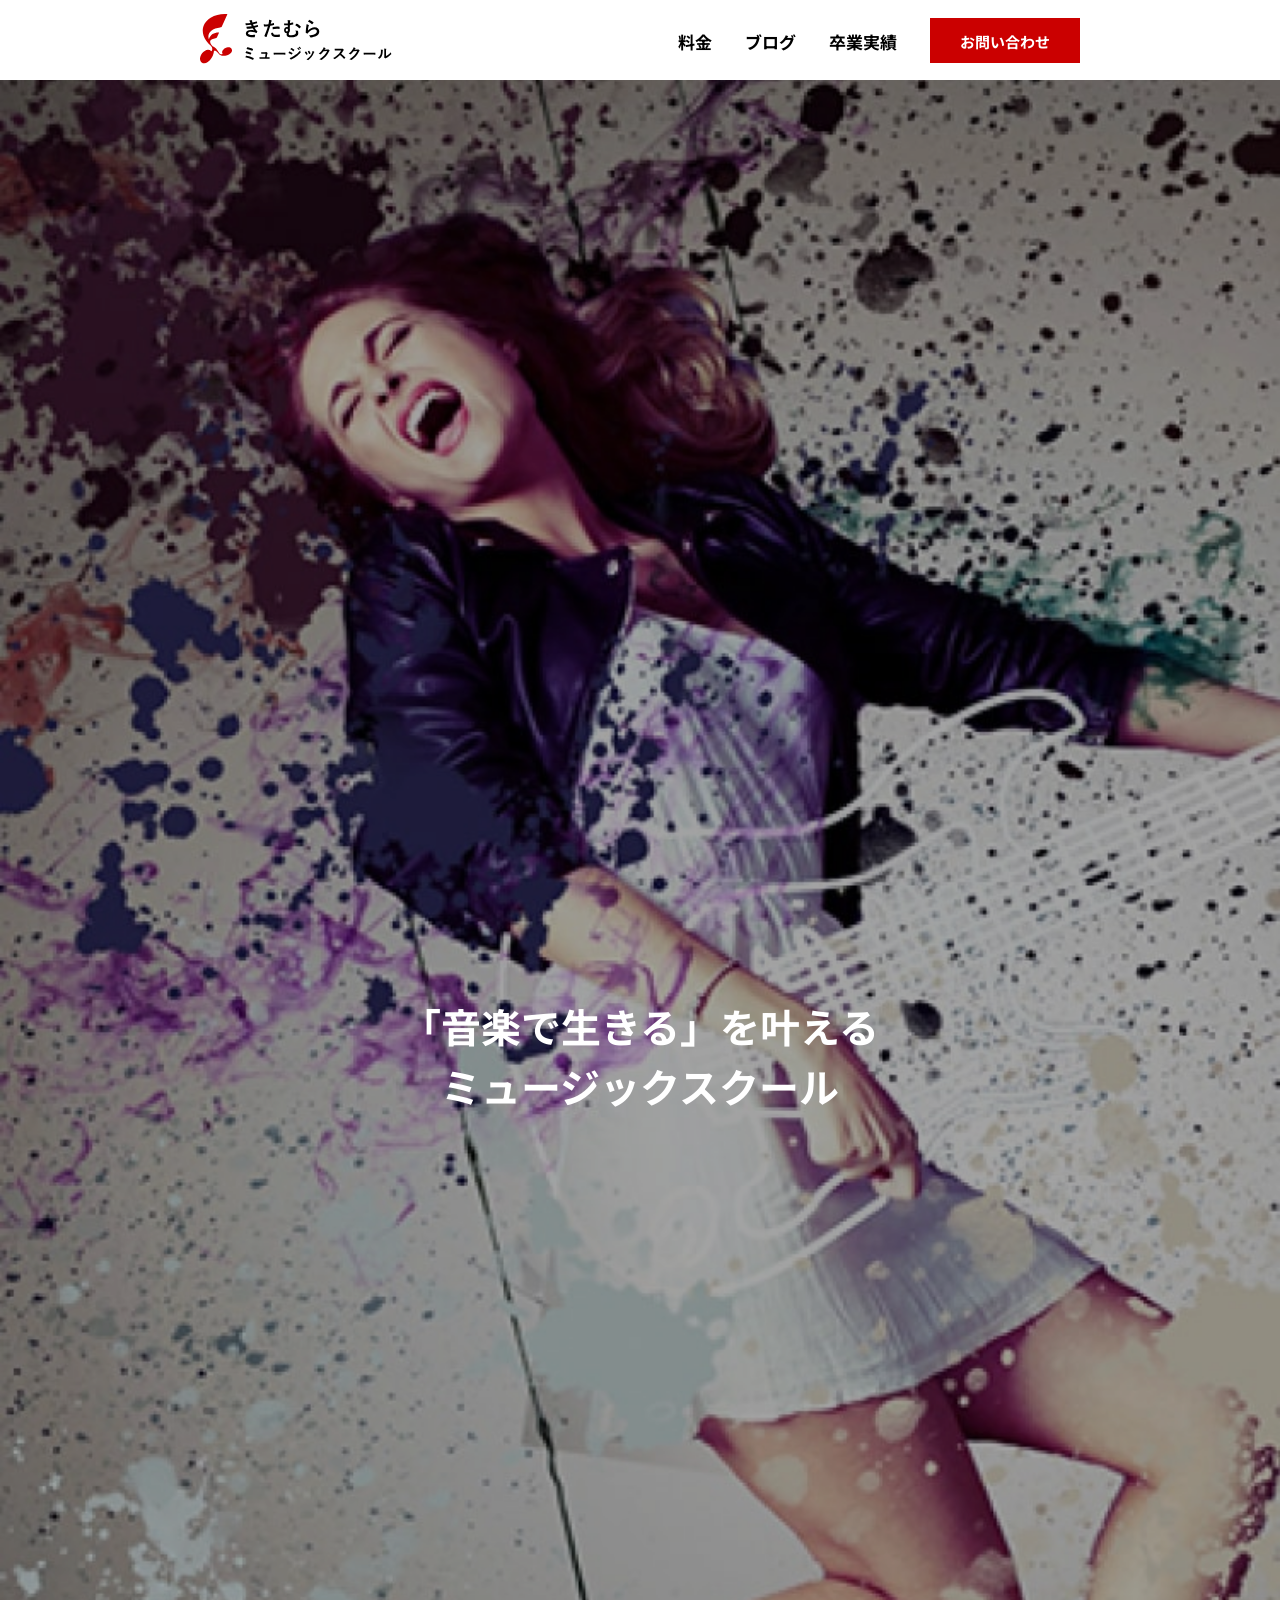
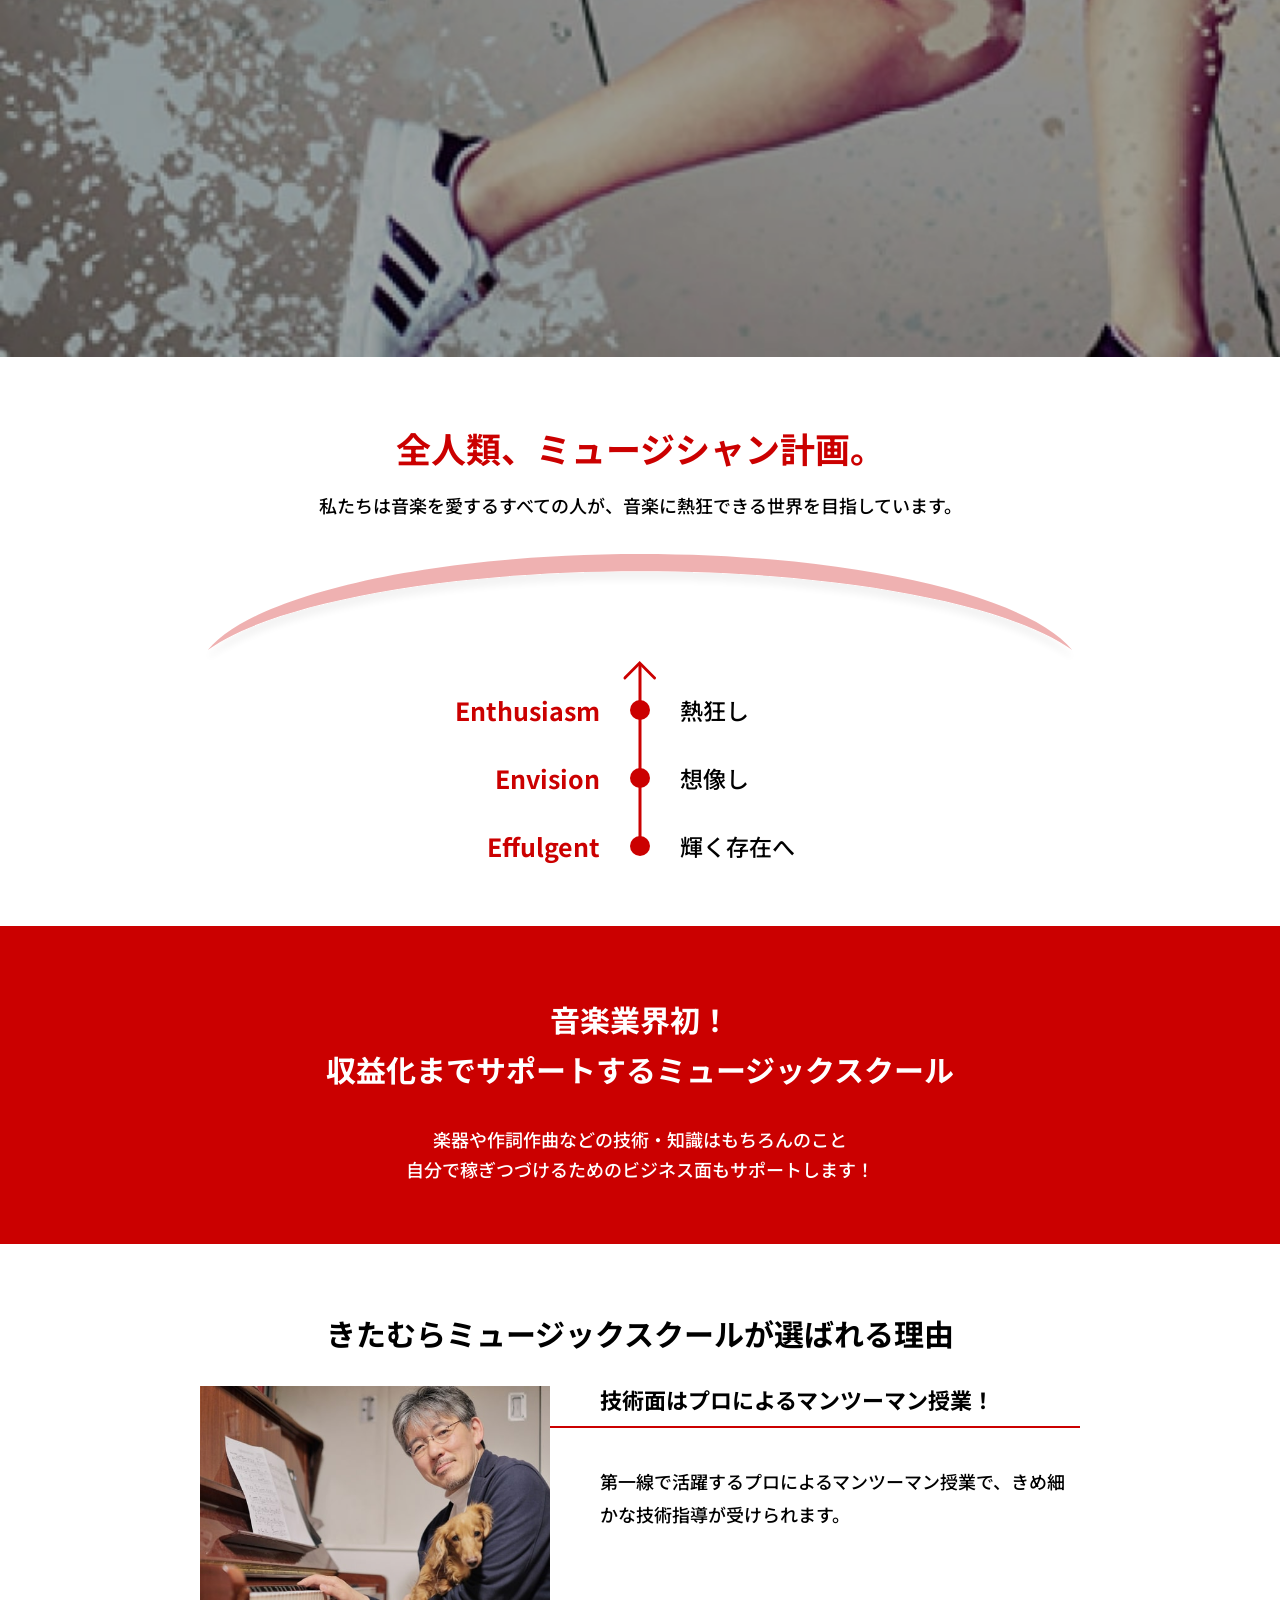
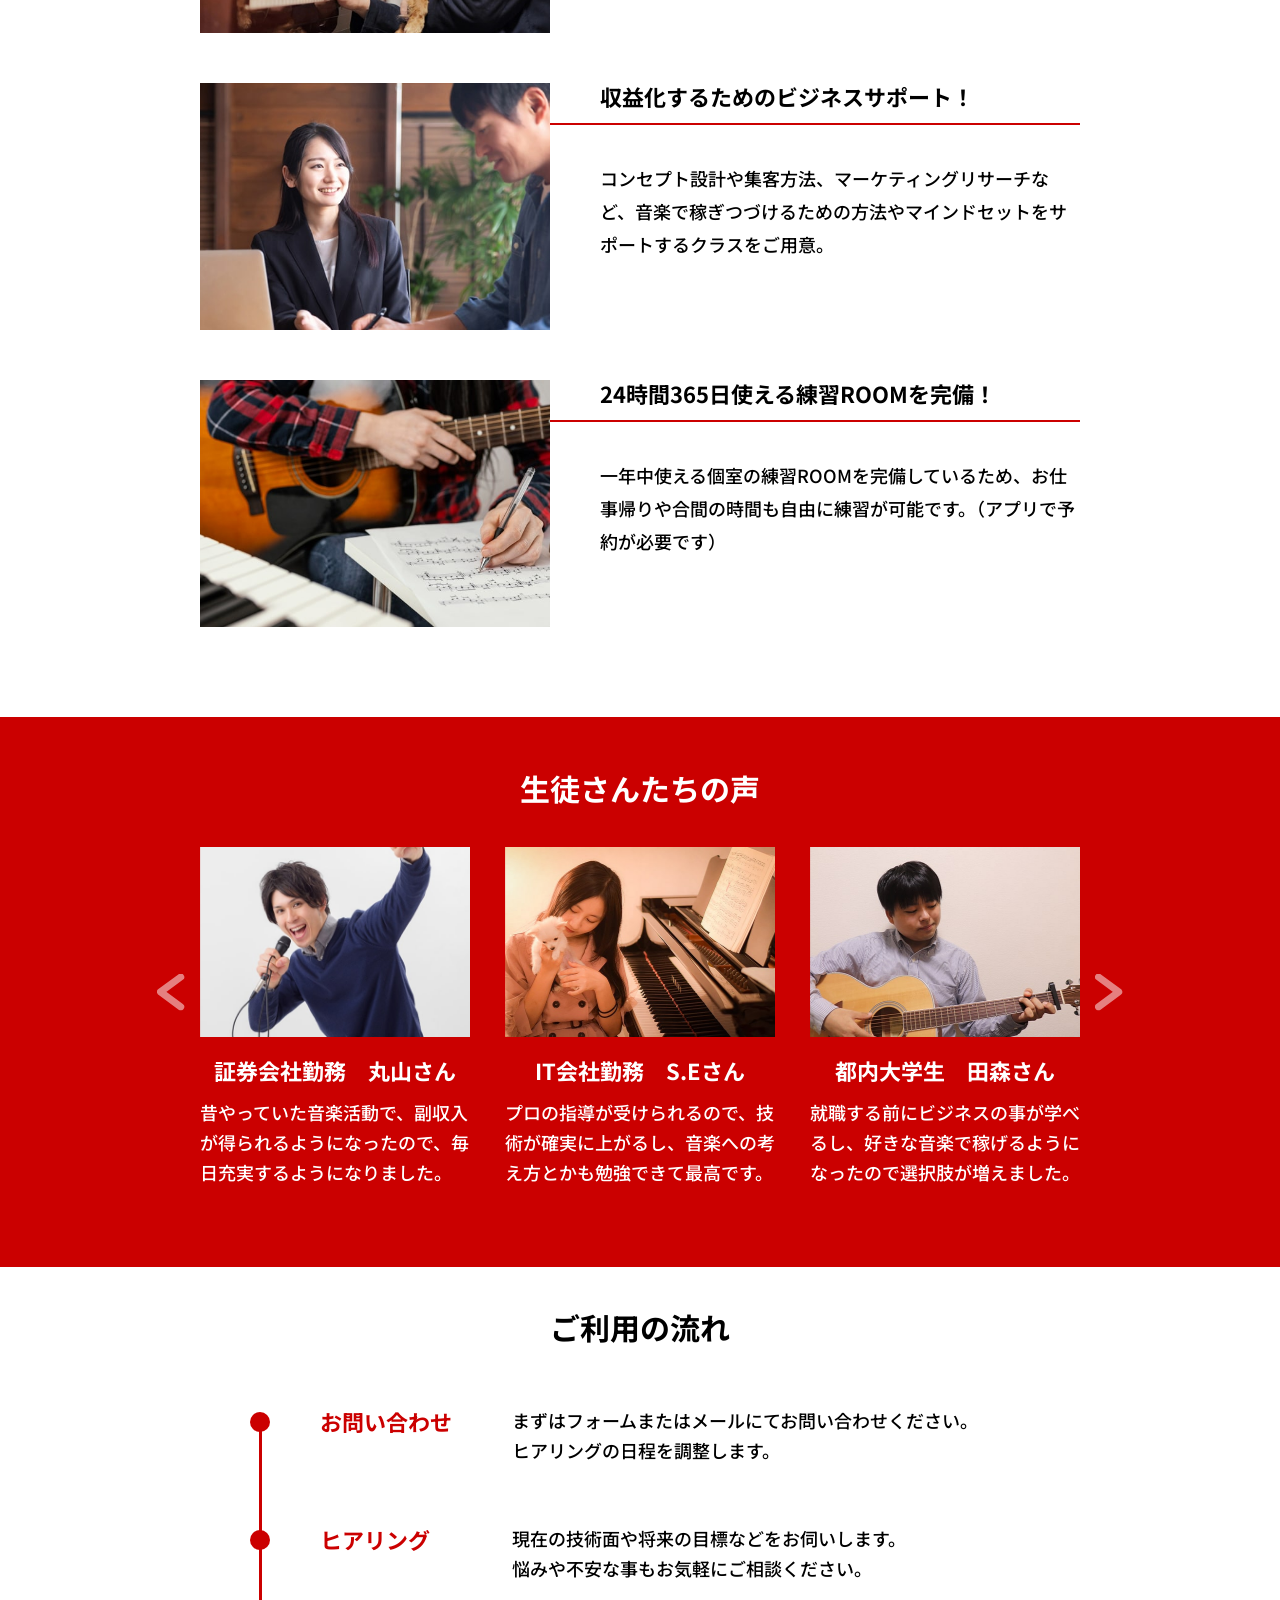
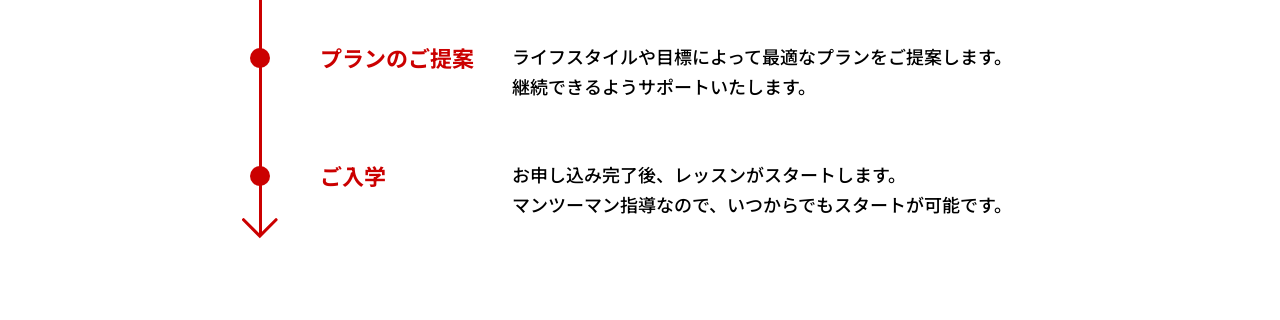
==== index.html @ 34d382a7 "R7.12.15 ４回目修正提出" ====
<!DOCTYPE html>
<html lang="ja">
  <head>
    <meta charset="UTF-8">
    <meta name="viewport" content="width=device-width, initial-scale=1.0">
    <meta name="description" content="「音楽で生きる」を叶えるミュージックスクール">
    <meta name="apple-mobile-web-app-capable" content="no">
    <title>きたむらミューシックスクール HOME</title>
    <link rel="icon" href="images/favicon.ico">
    <!-- Google Fonts -->
    <link rel="preconnect" href="https://fonts.googleapis.com">
    <link rel="preconnect" href="https://fonts.gstatic.com" crossorigin>
    <link href="https://fonts.googleapis.com/css2?family=Noto+Sans+JP:wght@400;700&display=swap" rel="stylesheet">
    <!-- Splide -->
    <link rel="stylesheet" href="https://cdn.jsdelivr.net/npm/@splidejs/splide@4.1.4/dist/css/splide.min.css">
    <!-- <link rel="stylesheet" href="css/reset.css"> -->
    <link rel="stylesheet" href="css/style.css">
  </head>
  <body class="top-page">
    <header class="l-header header js-header">
      <div class="l-inner header__inner">
        <h1 class="header__logo">
          <!-- <h1> -->
            <a href="./index.html">
              <span>きたむらミューシックスクール</span>
              <picture>
                <source srcset="./images/logo.svg" media="(min-width: 768px)">
                <img src="./images/logo-sp.svg" alt="きたむらミューシックスクール">
              </picture>
            </a>
          <!-- </h1> -->
        </h1>
        <!-- PC用メニュー -->
        <nav class="header__nav u-pc">
          <ul class="header__menu">
            <li><a href="./plan.html">料金</a></li>
            <li><a href="./blog-list.html">ブログ</a></li>
            <li><a href="./result-list.html">卒業実績</a></li>
          </ul>
          <a href="./contact.html" class="c-btn c-btn--h-contact">お問い合わせ</a>
        </nav>
      </div>
      <!-- ハンバーガーボタン（SP用） -->
      <div class="c-humburger u-sp" id="humburger">
        <span></span>
        <span></span>
        <span></span>
      </div>
    </header>
    <!-- SP用ドロワーメニュー -->
    <nav class="header__drawer u-sp" id="drawer">
      <ul class="header__menu">
          <li><a href="./plan.html">料金</a></li>
          <li><a href="./blog-list.html">ブログ</a></li>
          <li><a href="./result-list.html">卒業実績</a></li>
      </ul>
    </nav>
    <main>
      <!-- fv -->
      <section class="fv">
        <picture>
          <source srcset="./images/fv.jpg" media="(min-width: 768px)">
          <img src="./images/fv-sp.jpg" alt="HOMEページ ファーストビュー">
        </picture>
        <h2 class="fv__catch">「音楽で生きる」<br class="u-sp">を叶える<br>ミュージックスクール</h2>
      </section>
      <!-- vision -->
      <section class="top-vision" id="vision">
        <div class="l-inner">
          <div class="top-vision__message">
            <h2 class="top-vision__title">全人類、<br class="u-sp">ミュージシャン計画。</h2>
            <p class="top-vision__text">私たちは音楽を愛するすべての人が、音楽に熱狂できる世界を目指しています。</p>
            <div class="top-vision__semicircle">
              <picture>
                <source srcset="./images/semicircle.svg" media="(min-width: 768px)">
                <img src="./images/semicircle-sp.svg" alt="">
              </picture>
            </div>
          </div>
          <div class="top-vision__step top-vision-step">
            <div class="top-vision-step__item">
              <div class="top-vision-step__en">Enthusiasm</div>
              <div class="top-vision-step__ja">熱狂し</div>
            </div>
            <div class="top-vision-step__item">
              <div class="top-vision-step__en">Envision</div>
              <div class="top-vision-step__ja">想像し</div>
            </div>
            <div class="top-vision-step__item">
              <div class="top-vision-step__en">Effulgent</div>
              <div class="top-vision-step__ja">輝く存在へ</div>
            </div>
          </div>
        </div>
      </section>
      <!-- support サポート -->
      <section class="top-support" id="support">
        <div class="l-inner">
          <h2 class="c-title c-title--top-page c-title--white">音楽業界初！<br>収益化までサポートする<br class="u-sp">ミュージックスクール</h2>
          <p class="top-support__text">楽器や作詞作曲などの<br class="u-sp">技術・知識はもちろんのこと<br>自分で稼ぎつづけるための<br class="u-sp">ビジネス面もサポートします！</p>
        </div>
      </section>
      <!-- reason 理由 -->
      <section class="top-reason" id="reason">
        <div class="l-inner">
          <h2 class="c-title c-title--top-page">きたむらミュージック<br class="u-sp">スクールが選ばれる理由</h2>
          <ul class="top-reason__wrapper card-lists">
            <!--reason1-->
            <li class="p-card p-card--horizontal p-card--reason">
              <div class="p-card__img">
                <picture>
                  <source srcset="./images/reason01.jpg" media="(min-width: 768px)">
                  <img src="./images/reason01-sp.jpg" alt="選ばれる理由１">
                </picture>
              </div>
              <div class="p-card__body">
                <h3 class="p-card__title">技術面はプロによるマンツーマン授業！</h3>
                <p class="p-card__text">
                  第一線で活躍するプロによるマンツーマン授業で、きめ細かな技術指導が受けられます。
                </p>
              </div>
            </li>
            <!--reason2-->
            <li class="p-card p-card--horizontal p-card--reason">
              <div class="p-card__img">
                <picture>
                  <source srcset="./images/reason02.jpg" media="(min-width: 768px)">
                  <img src="./images/reason02-sp.jpg" alt="選ばれる理由２">
                </picture>
              </div>
              <div class="p-card__body">
                <h3 class="p-card__title">収益化するためのビジネスサポート！</h3>
                <p class="p-card__text">
                  コンセプト設計や集客方法、マーケティングリサーチなど、音楽で稼ぎつづけるための方法やマインドセットをサポートするクラスをご用意。
                </p>
              </div>
            </li>
            <!--reason3-->
            <li class="p-card p-card--horizontal p-card--reason">
              <div class="p-card__img">
                <picture>
                  <source srcset="./images/reason03.jpg" media="(min-width: 768px)">
                  <img src="./images/reason03-sp.jpg" alt="選ばれる理由３">
                </picture>
              </div>
              <div class="p-card__body">
                <h3 class="p-card__title">24時間365日使える練習ROOMを完備！</h3>
                <p class="p-card__text">
                  一年中使える個室の練習ROOMを完備しているため、お仕事帰りや合間の時間も自由に練習が可能です。（アプリで予約が必要です）
                </p>
              </div>
            </li>
          </ul>
        </div>
      </section>
      <!-- voice 生徒さんたちの声 -->
      <section class="top-voice splide" id="voice" aria-labelledby="voice__title">
        <div class="l-inner l-inner__top-voice">
          <h2 class="c-title c-title--top-page c-title--white" id="voice__title">生徒さんたちの声</h2>
          <div class="splide__track">
            <ul class="top-voice__lists splide__list">
              <!-- voice1 -->
              <li class="top-voice__list top-voice-list splide__slide">
                <a href="./result-details.html">
                  <div class="top-voice-list__img">
                    <picture>
                      <source srcset="./images/voice01.jpg" media="(min-width: 768px)">
                      <img src="./images/voice01-sp.jpg" alt="生徒さんたちの声">
                    </picture>
                  </div>
                  <div class="top-voice-list__text">
                    <h3 class="top-voice-list__name">証券会社勤務　丸山さん</h3>
                    <p class="top-voice-list__comment">
                      昔やっていた音楽活動で、副収入が得られるようになったので、毎日充実するようになりました。
                    </p>
                  </div>
                </a>
              </li>
              <!-- voice2 -->
              <li class="top-voice__list top-voice-list splide__slide">
                <a href="./result-details.html">
                  <div class="top-voice-list__img">
                    <picture>
                      <source srcset="./images/voice02.jpg" media="(min-width: 768px)">
                      <img src="./images/voice02.jpg" alt="生徒さんたちの声">
                    </picture>
                  </div>
                  <div class="top-voice-list__text">
                    <h3 class="top-voice-list__name">IT会社勤務　S.Eさん</h3>
                    <p class="top-voice-list__comment">
                      プロの指導が受けられるので、技術が確実に上がるし、音楽への考え方とかも勉強できて最高です。
                    </p>
                  </div>
                </a>
              </li>
              <!-- voice3 -->
              <li class="top-voice__list top-voice-list splide__slide">
                <a href="./result-details.html">
                  <div class="top-voice-list__img">
                    <picture>
                      <source srcset="./images/voice03.jpg" media="(min-width: 768px)">
                      <img src="./images/voice03.jpg" alt="生徒さんたちの声">
                    </picture>
                  </div>
                  <div class="top-voice-list__text">
                    <h3 class="top-voice-list__name">都内大学生　田森さん</h3>
                    <p class="top-voice-list__comment">
                      就職する前にビジネスの事が学べるし、好きな音楽で稼げるようになったので選択肢が増えました。
                    </p>
                  </div>
                </a>
              </li>
            </ul>
          </div>
          <div class="splide__arrows">
            <button type="button" class="splide__arrow splide__arrow--prev custom-arrow prev">
              <img src="./images/arrow-l.svg" alt="前へ">
            </button>
            <button type="button" class="splide__arrow splide__arrow--next custom-arrow next">
              <img src="./images/arrow-r.svg" alt="次へ">
            </button>
          </div>
        </div>
      </section>
      <!-- flow ご利用の流れ -->
      <section class="top-flow">
        <div class="l-inner">
          <h2 class="c-title c-title--top-page">ご利用の流れ</h2>
          <dl class="top-flow__list">
            <dt class="top-flow__step-title">お問い合わせ</dt>
            <dd class="top-flow__step-discriptiom">
              まずはフォームまたはメールにてお問い合わせください。<br>
              ヒアリングの日程を調整します。
            </dd>
            <dt class="top-flow__step-title">ヒアリング</dt>
            <dd class="top-flow__step-discriptiom">
              現在の技術面や将来の目標などをお伺いします。<br>
              悩みや不安な事もお気軽にご相談ください。
            </dd>
            <dt class="top-flow__step-title">プランのご提案</dt>
            <dd class="top-flow__step-discriptiom">
              ライフスタイルや目標によって最適なプランをご提案します。<br>
              継続できるようサポートいたします。
            </dd>
            <dt class="top-flow__step-title">ご入学</dt>
            <dd class="top-flow__step-discriptiom">
              お申し込み完了後、レッスンがスタートします。<br>
              マンツーマン指導なので、いつからでもスタートが可能です。
            </dd>
          </dl>
        </div>
      </section>
      <!-- faq よくあるご質問 -->
      <section class="top-faq">
        <div class="l-inner">
          <h2 class="c-title c-title--top-page">よくあるご質問</h2>
          <div class="top-faq__accordion top-faq-accodion">
            <!-- Q1 -->
            <div class="top-faq-accordion__wrapper">
              <h3 class="top-faq-accordion__question">
                <span>
                  どのような生徒さんがどれぐらいの期間で稼いでいますか？
                </span>
                <span class="top-faq-accordion__icon">
                  <img src="./images/faq-arrow.svg" alt="アコーディオンメニューの矢印">
                </span>
              </h3>
              <div class="top-faq-accordion__answer">
                <p>
                  テキストが入ります。テキストが入ります。テキストが入ります。
                </p>
              </div>
            </div>
            <!-- Q2 -->
            <div class="top-faq-accordion__wrapper">
              <h3 class="top-faq-accordion__question">
                <span>
                  途中でプランを変更することは可能ですか？
                </span>
                <span class="top-faq-accordion__icon">
                  <img src="./images/faq-arrow.svg" alt="アコーディオンメニューの矢印">
                </span>
              </h3>
              <div class="top-faq-accordion__answer">
                <p>
                  途中でプラン変更も可能です。毎月15日までに申請すれば翌月からプランが変更となります。
                </p>
              </div>
            </div>
            <!-- Q3 -->
            <div class="top-faq-accordion__wrapper">
              <h3 class="top-faq-accordion__question">
                <span>
                入学金などの分割払いはできますか？
                </span>
                <span class="top-faq-accordion__icon">
                  <img src="./images/faq-arrow.svg" alt="アコーディオンメニューの矢印">
                </span>
              </h3>
              <div class="top-faq-accordion__answer">
                <p>
                  テキストが入ります。テキストが入ります。テキストが入ります。
                </p>
              </div>
            </div>
            <!-- Q4 -->
            <div class="top-faq-accordion__wrapper">
              <h3 class="top-faq-accordion__question">
                <span>
                休学することも可能ですか？
                </span>
                <span class="top-faq-accordion__icon">
                  <img src="./images/faq-arrow.svg" alt="アコーディオンメニューの矢印">
                </span>
              </h3>
              <div class="top-faq-accordion__answer">
                <p>
                  テキストが入ります。テキストが入ります。テキストが入ります。
                </p>
              </div>
            </div>

          </div>
        </div>
      </section>
      <!-- blog ブログ -->
      <section class="top-blog">
        <div class="l-inner">
          <h2 class="c-title c-title--top-page">ブログ</h2>
          <ul class="top-blog__wrapper card-lists card-lists--horizontal">
            <!-- blog1 -->
            <li>
              <a href="./blog-details.html" class="p-card p-card--top-blog">
                <div class="p-card__img">
                  <span class="c-label c-label--responsive-s">SNS</span>
                  <picture>
                    <source srcset="./images/blog03.jpg" media="(min-width: 768px)">
                    <img src="./images/image01-sp.jpg" alt="フォロワーではなくファンを増やせとは？">
                  </picture>
                </div>
                <div class="p-card__body">
                  <h3 class="p-card__title">フォロワーではなくファンを増やせとは？</h3>
                  <time class="p-card__date" datetime="2025-11-30">0000.00.00</time>
                </div>
              </a>
            </li>
            <!-- blog2 -->
            <li>
              <a href="./blog-details.html" class="p-card p-card--top-blog">
                <div class="p-card__img">
                  <span class="c-label c-label--responsive-s">集客方法</span>
                  <picture>
                    <source srcset="./images/blog02.jpg" media="(min-width: 768px)">
                    <img src="./images/image02-sp.jpg" alt="集客してる間は売れないという法則">
                  </picture>
                </div>
                <div class="p-card__body">
                  <h3 class="p-card__title">集客してる間は売れないという法則</h3>
                  <time class="p-card__date" datetime="2025-11-30">0000.00.00</time>
                </div>
              </a>
            </li>
            <!-- blog3 -->
            <li>
              <a href="./blog-details.html" class="p-card p-card--top-blog">
                <div class="p-card__img">
                  <span class="c-label c-label--responsive-s">ギター</span>
                  <picture>
                    <source srcset="./images/blog01.jpg" media="(min-width: 768px)">
                    <img src="./images/image03-sp.jpg" alt="アルペジオが劇的に向上する3つの習慣">
                  </picture>
                </div>
                <div class="p-card__body">
                  <h3 class="p-card__title">アルペジオが劇的に向上する3つの習慣</h3>
                  <time class="p-card__date" datetime="2025-11-30">0000.00.00</time>
                </div>
              </a>
            </li>
          </ul>
          <div class="top-blog__link">
            <a href="./blog-list.html" class="c-link">ブログ一覧へ</a>
          </div>
        </div>
      </section>
    </main>
    <footer class="footer">
      <div class="l-inner">
        <nav class="footer__nav">
          <ul class="footer__menu">
            <li><a href="./index.html">ホーム</a></li>
            <li><a href="./plan.html">料金</a></li>
            <li><a href="./blog-list.html">ブログ</a></li>
            <li><a href="./result-list.html">卒業実績</a></li>
          </ul>
          <a href="./index.html" class="footer__logo-img">
            <img src="./images/logo-white.svg" alt="きたむらミューシックスクーのロゴマーク">
          </a>
        </nav>
        <p class="footer__copyright">
          <span>Copyright © 0000 KITAMURA music school Inc.</span>
          <span> All Rights</span>
        </p>
        <div class="footer__sns">
          <ul class="footer__sns-menu footer__menu">
            <li>
              <a href="#" class="footer__sns-icn">
                <img src="./images/icon-twitter.svg" alt="Twitter">
              </a>
            </li>
            <li>
              <a href="#" class="footer__sns-icn">
                <img src="./images/icon-facebook.svg" alt="Facebook">
              </a>
            </li>
            <li>
              <a href="#" class="footer__sns-icn">
                <img src="./images/icon-youtube.svg" alt="YouTube">
              </a>
            </li>
            <li>
              <a href="#" class="footer__sns-icn">
                <img src="./images/icon-instagram.svg" alt="Instagram">
              </a>
            </li>
          </ul>
        </div>
      </div>
    </footer>

    <!-- 固定ボタン -->
    <a href="#" class="c-pagetop fixed-btn--pagetop js-btn" aria-label="先頭に戻る"></a>
    <a href="./contact.html" class="c-btn c-btn--f-contact fixed-btn--f-contact js-btn">お問い合わせ</a>
    
    <script src="https://cdnjs.cloudflare.com/ajax/libs/jquery/3.6.0/jquery.min.js"></script>
    <script src="https://cdn.jsdelivr.net/npm/@splidejs/splide@4.1.4/dist/js/splide.min.js"></script>
    <script src="./js/script.js"></script>
  </body>
</html>
---- css/style.css ----
@charset "UTF-8";
/*! destyle.css v4.0.0 | MIT License | https://github.com/nicolas-cusan/destyle.css */
/* Reset box-model and set borders */
/* ============================================ */
*,
::before,
::after {
  box-sizing: border-box;
  border-style: solid;
  border-width: 0;
}

/* Document */
/* ============================================ */
/**
 * 1. Correct the line height in all browsers.
 * 2. Prevent adjustments of font size after orientation changes in iOS.
 * 3. Remove gray overlay on links for iOS.
 */
html {
  line-height: 1.5; /* 1.15は英語圏 1.5～2日本語 */
  -webkit-text-size-adjust: 100%; /* 2 */
  -webkit-tap-highlight-color: transparent; /* 3*/
}

/* Sections */
/* ============================================ */
/**
 * Remove the margin in all browsers.
 */
body {
  margin: 0;
}

/**
 * Render the `main` element consistently in IE.
 */
main {
  display: block;
}

/* Vertical rhythm */
/* ============================================ */
p,
table,
blockquote,
address,
pre,
iframe,
form,
figure,
dl {
  margin: 0;
}

/* Headings */
/* ============================================ */
h1,
h2,
h3,
h4,
h5,
h6 {
  font-size: inherit;
  font-weight: inherit;
  margin: 0;
}

/* Lists (enumeration) */
/* ============================================ */
ul,
ol {
  margin: 0;
  padding: 0;
  list-style: none;
}

/* Lists (definition) */
/* ============================================ */
dt {
  font-weight: bold;
}

dd {
  margin-left: 0;
}

/* Grouping content */
/* ============================================ */
/**
 * 1. Add the correct box sizing in Firefox.
 * 2. Show the overflow in Edge and IE.
 */
hr {
  box-sizing: content-box; /* 1 */
  height: 0; /* 1 */
  overflow: visible; /* 2 */
  border-top-width: 1px;
  margin: 0;
  clear: both;
  color: inherit;
}

/**
 * 1. Correct the inheritance and scaling of font size in all browsers.
 * 2. Correct the odd `em` font sizing in all browsers.
 */
pre {
  font-family: monospace, monospace; /* 1 */
  font-size: inherit; /* 2 */
}

address {
  font-style: inherit;
}

/* Text-level semantics */
/* ============================================ */
/**
 * Remove the gray background on active links in IE 10.
 */
a {
  background-color: transparent;
  text-decoration: none;
  color: inherit;
}

/**
 * 1. Remove the bottom border in Chrome 57-
 * 2. Add the correct text decoration in Chrome, Edge, IE, Opera, and Safari.
 */
abbr[title] {
  text-decoration: underline dotted; /* 2 */
}

/**
 * Add the correct font weight in Chrome, Edge, and Safari.
 */
b,
strong {
  font-weight: bolder;
}

/**
 * 1. Correct the inheritance and scaling of font size in all browsers.
 * 2. Correct the odd `em` font sizing in all browsers.
 */
code,
kbd,
samp {
  font-family: monospace, monospace; /* 1 */
  font-size: inherit; /* 2 */
}

/**
 * Add the correct font size in all browsers.
 */
small {
  font-size: 80%;
}

/**
 * Prevent `sub` and `sup` elements from affecting the line height in
 * all browsers.
 */
sub,
sup {
  font-size: 75%;
  line-height: 0;
  position: relative;
  vertical-align: baseline;
}

sub {
  bottom: -0.25em;
}

sup {
  top: -0.5em;
}

/* Replaced content */
/* ============================================ */
/**
 * Prevent vertical alignment issues.
 */
svg,
img,
embed,
object,
iframe {
  vertical-align: bottom;
}

/* Forms */
/* ============================================ */
/**
 * Reset form fields to make them styleable.
 * 1. Make form elements stylable across systems iOS especially.
 * 2. Inherit text-transform from parent.
 */
button,
input,
optgroup,
select,
textarea {
  -webkit-appearance: none; /* 1 */
  appearance: none;
  vertical-align: middle;
  color: inherit;
  font: inherit;
  background: transparent;
  padding: 0;
  margin: 0;
  border-radius: 0;
  text-align: inherit;
  text-transform: inherit; /* 2 */
}

/**
 * Correct cursors for clickable elements.
 */
button,
[type=button],
[type=reset],
[type=submit] {
  cursor: pointer;
}

button:disabled,
[type=button]:disabled,
[type=reset]:disabled,
[type=submit]:disabled {
  cursor: default;
}

/**
 * Improve outlines for Firefox and unify style with input elements & buttons.
 */
:-moz-focusring {
  outline: auto;
}

select:disabled {
  opacity: inherit;
}

/**
 * Remove padding
 */
option {
  padding: 0;
}

/**
 * Reset to invisible
 */
fieldset {
  margin: 0;
  padding: 0;
  min-width: 0;
}

legend {
  padding: 0;
}

/**
 * Add the correct vertical alignment in Chrome, Firefox, and Opera.
 */
progress {
  vertical-align: baseline;
}

/**
 * Remove the default vertical scrollbar in IE 10+.
 */
textarea {
  overflow: auto;
}

/**
 * Correct the cursor style of increment and decrement buttons in Chrome.
 */
[type=number]::-webkit-inner-spin-button,
[type=number]::-webkit-outer-spin-button {
  height: auto;
}

/**
 * Correct the outline style in Safari.
 */
[type=search] {
  outline-offset: -2px; /* 1 */
}

/**
 * Remove the inner padding in Chrome and Safari on macOS.
 */
[type=search]::-webkit-search-decoration {
  -webkit-appearance: none;
}

/**
 * 1. Correct the inability to style clickable types in iOS and Safari.
 * 2. Fix font inheritance.
 */
::-webkit-file-upload-button {
  -webkit-appearance: button; /* 1 */
  font: inherit; /* 2 */
}

/**
 * Fix appearance for Firefox
 */
/* [type="number"] {
  -moz-appearance: textfield;
} */
/**
 * Clickable labels
 */
label[for] {
  cursor: pointer;
}

/* Interactive */
/* ============================================ */
/*
 * Add the correct display in Edge, IE 10+, and Firefox.
 */
details {
  display: block;
}

/*
 * Add the correct display in all browsers.
 */
summary {
  display: list-item;
}

/*
 * Remove outline for editable content.
 */
[contenteditable]:focus {
  outline: auto;
}

/* Tables */
/* ============================================ */
/**
1. Correct table border color inheritance in all Chrome and Safari.
*/
table {
  border-color: inherit; /* 1 */
  border-collapse: collapse;
}

caption {
  text-align: left;
}

td,
th {
  vertical-align: top;
  padding: 0;
}

th {
  text-align: left;
  font-weight: bold;
}

html {
  font-size: 16px;
}
@media (min-width: 768px) {
  html {
    font-size: 1.7391304348vw;
  }
}
@media (min-width: 920px) {
  html {
    font-size: 16px;
  }
}
@media (max-width: 375px) {
  html {
    font-size: 4.2666666667vw;
  }
}

body {
  font-family: "Yu Gothic", YuGothic, "游ゴシック体", "Noto Sans JP", sans-serif;
  font-size: 1rem;
  font-weight: 700;
  line-height: 1.6;
  letter-spacing: 0;
  color: #000000;
  position: relative;
  padding-top: 3.125rem;
}
@media (min-width: 768px) {
  body {
    padding-top: 5rem;
  }
}

[id] {
  scroll-margin-top: 5rem;
}

img {
  width: 100%;
  height: auto;
  display: block;
}

h2 {
  font-size: 1.5625rem;
  line-height: 1.6;
}
@media (min-width: 768px) {
  h2 {
    font-size: 1.875rem;
    line-height: 1.6666666667;
  }
}

p {
  font-size: 1.125rem;
  line-height: 1.6666666667;
}

.l-header {
  position: fixed;
  top: 0;
  left: 0;
  z-index: 999; /* 他より上に出す */
  width: 100%;
}

.l-inner {
  max-width: 920px;
  width: 100%;
  margin: 0 auto;
  padding-left: 20px;
  padding-right: 20px;
}

@media (min-width: 768px) and (max-width: 1000px) {
  .l-inner__top-voice {
    padding-left: 55px;
    padding-right: 55px;
  }
}

.l-two-column {
  display: flex;
  flex-direction: column;
}
@media (min-width: 768px) {
  .l-two-column {
    flex-direction: row;
    column-gap: 1.875rem;
  }
}

.l-two-column__main {
  min-width: 0;
  flex: 1;
}

@media (min-width: 768px) {
  .l-two-column__sidebar {
    width: 15.625rem;
    flex-shrink: 0;
  }
}

.l-fixed {
  position: fixed;
  z-index: 999;
}

.l-wrapper {
  display: flex;
  flex-direction: column;
  justify-content: space-between;
  /* 画面の高さいっぱいを最小の高さとして確保 */
  min-height: 100vh;
}

.c-humburger {
  display: block;
  position: fixed;
  top: 0;
  right: 0;
  display: flex;
  flex-direction: column;
  justify-self: center;
  width: 4.4375rem;
  min-width: 4.4375rem;
  height: 3.125rem;
  background-color: #CB0000;
  cursor: pointer;
}
@media (min-width: 768px) {
  .c-humburger {
    display: none;
  }
}

.c-humburger span {
  position: absolute;
  left: 50%;
  top: 50%;
  width: 2rem;
  height: 0.25rem;
  background-color: #ffffff;
  border-radius: 0.625rem;
  transform: translate(-50%, -50%);
  transition: all 0.3s ease;
}

.c-humburger span:nth-of-type(1) {
  top: 26%;
}

.c-humburger span:nth-of-type(2) {
  top: 50%;
}

.c-humburger span:nth-of-type(3) {
  top: 74%;
}

#humburger.active span:nth-of-type(1) {
  top: 50%;
  transform: translate(-50%, -50%) rotate(45deg);
}

#humburger.active span:nth-of-type(2) {
  opacity: 0;
}

#humburger.active span:nth-of-type(3) {
  top: 50%;
  transform: translate(-50%, -50%) rotate(-45deg);
}

.c-link {
  display: inline-block;
  font-size: 1.125rem;
  font-weight: 500;
  line-height: 1.6666666667;
  text-decoration: underline;
  text-underline-offset: 0.2em;
  transition: opacity 0.3s;
}

.c-link::after {
  content: "";
  position: absolute;
  left: 0;
  bottom: 0;
  width: 100%;
  height: 0.0625rem;
  opacity: 0;
  transition: opacity 0.3s;
}

.c-link:hover {
  opacity: 0.5;
}

.c-link:hover::after {
  opacity: 0.5;
}

.c-btn {
  display: flex;
  justify-content: center;
  align-items: center;
  padding-left: 0.625rem;
  padding-right: 0.625rem;
  cursor: pointer;
  color: #FFFFFF;
  background-color: #CB0000;
  border: 1px solid #CB0000;
  font-weight: 700;
  transition: color 0.3s ease, background-color 0.3s ease;
}

.c-btn:hover {
  color: #CB0000;
  background-color: #FFFFFF;
}

.c-btn--h-contact {
  min-width: 9.375rem;
  height: 2.8125rem;
  padding-top: 0.4375rem;
  padding-bottom: 0.3125rem;
  font-size: 0.9375rem;
  line-height: 2.2;
}

.c-btn--f-contact {
  width: 20.9375rem;
  height: 3.75rem;
  padding-top: 0.90625rem;
  padding-bottom: 0.78125rem;
  font-size: 1.25rem;
  line-height: 1.65;
  opacity: 0; /*デフォルトで非表示にする*/
}
@media (min-width: 768px) {
  .c-btn--f-contact {
    width: 18.75rem;
    height: 3.75rem;
    padding-top: 0.84375rem;
    padding-bottom: 0.78125rem;
  }
}

/*.activeクラス付与で表示する*/
.c-btn--f-contact.active {
  opacity: 1;
  pointer-events: auto;
  transition: background-color 0.3s ease;
}

.c-btn--primary {
  width: 20.9375rem;
  height: 3.125rem;
  padding-top: 0.59375rem;
  padding-bottom: 0.46875rem;
  font-size: 1.25rem;
  line-height: 1.3;
}
@media (min-width: 768px) {
  .c-btn--primary {
    width: 15.625rem;
    height: 3.125rem;
    font-size: 1.5625rem;
    line-height: 1.32;
  }
}

.c-pagetop {
  display: flex;
  align-items: center;
  justify-content: center;
  width: 4.25rem;
  height: 4.25rem;
  border-radius: 50%;
  background-color: rgba(0, 0, 0, 0.5);
  transition: opacity 0.3s ease;
  opacity: 0; /*デフォルトで非表示にする*/
  pointer-events: none;
}

.c-pagetop::before {
  content: "";
  display: block;
  width: 1.8125rem;
  height: 1.4375rem;
  background-image: url("../images/arrow-top.svg");
  background-size: contain;
  background-repeat: no-repeat;
  background-position: center;
}

/*.activeクラス付与で表示する*/
.c-pagetop.active {
  opacity: 1;
  pointer-events: auto;
}

.c-pagetop.active:hover {
  opacity: 0.7;
}

.c-breadcrumb {
  display: flex;
  align-items: center;
  height: auto;
  font-size: 1rem;
  line-height: 1.5rem;
  white-space: normal;
  overflow: hidden;
  text-overflow: unset;
  background-color: #E8E8E8;
  /* デフォルト：1行制限 */
  max-height: 2.25rem;
  padding-top: 0.4375rem;
  padding-bottom: 0.3125rem;
}
@media (min-width: 768px) {
  .c-breadcrumb { /* PC用：1行固定 */
    max-height: none;
    height: 3.125rem;
    padding: 0;
    line-height: 3.125rem;
    white-space: nowrap;
    text-overflow: ellipsis;
    overflow: hidden;
  }
}

/* 2行制限 */
.c-breadcrumb--2lines {
  max-height: 3.6875rem;
  padding-top: 0.4375rem;
  padding-bottom: 0.3125rem;
}

/* 3行制限 */
.c-breadcrumb--3lines {
  max-height: 4.8125rem;
  padding-top: 0.53125rem;
  padding-bottom: 0.53125rem;
  line-height: 1.25rem;
}

.c-breadcrumb ol {
  display: flex;
  flex-direction: row;
  flex-wrap: wrap;
  align-items: center;
  font-weight: 500;
}

.c-breadcrumb ol {
  height: 100%;
}

.c-breadcrumb li {
  height: 100%;
}

.c-breadcrumb li:not(:last-child)::after {
  content: ">";
  padding: 0 1.25rem;
  font-weight: 500;
}

.c-breadcrumb li a {
  display: inline-block;
  height: 100%;
  transition: opacity 0.3s ease;
}

.c-breadcrumb li a:hover {
  opacity: 0.5;
}

.c-pager__list {
  display: flex;
  flex-direction: row;
  justify-content: center;
  align-items: center;
  column-gap: 0.3125rem;
}
@media (min-width: 768px) {
  .c-pager__list {
    column-gap: 0.625rem;
  }
}

.c-pager__item {
  display: flex;
  justify-content: center;
  align-items: center;
  width: 2.75rem;
  height: 2.75rem;
  border: 1px #000000 solid;
  font-size: 1rem;
  line-height: 1.75;
  color: #000000;
  background-color: #FFFFFF;
}
@media (min-width: 768px) {
  .c-pager__item {
    font-size: 1.125rem;
    line-height: 1.6666666667;
    width: 3.125rem;
    height: 3.125rem;
  }
}

/*--- SPでも50×50 ---*/
.c-pager--l .c-pager__list {
  column-gap: 0.625rem;
}

.c-pager--l .c-pager__item {
  width: 3.125rem;
  height: 3.125rem;
  font-size: 1.125rem;
  line-height: 1.6666666667;
}

.c-pager__item.is-current {
  border: 1px #000000 solid;
  color: #FFFFFF;
  background-color: #000000;
}

/*--- 『...』 ---*/
.c-pager__item--ellipsis {
  padding: 0 0.75rem;
  width: 2.375rem !important;
  border: none;
  pointer-events: none;
}

.c-pager__link {
  display: flex;
  justify-content: center;
  align-items: center;
  width: 100%;
  height: 100%;
  padding: 0.625rem 1.25rem;
  transition: background-color 0.3s, color 0.3s ease;
}

.c-pager__link:hover {
  background-color: #000000;
  color: #FFFFFF;
}

.c-pager__item.is-current a {
  transition: background-color 0.3s, color 0.3s ease;
}

.c-pager__item.is-current a:hover {
  background-color: #FFFFFF;
  color: #000000;
}

.c-status-message {
  font-size: 1rem;
  line-height: 1.875;
  text-align: left;
  font-weight: 500;
}
@media (min-width: 768px) {
  .c-status-message {
    font-size: 1.125rem;
    line-height: 1.6666666667;
    text-align: center;
  }
}

.c-heading-deco {
  padding: 0.53125rem 0;
  text-align: center;
  font-size: 1.125rem;
  line-height: 1.8333333333;
  color: #FFFFFF;
  background-color: #000000;
}

.c-search-form {
  display: flex;
  flex-direction: row;
  align-items: center;
  height: 3.375rem;
}
@media (min-width: 768px) {
  .c-search-form {
    height: 2.5rem;
  }
}

.c-search-form__label {
  flex: 1;
  background-color: #E8E8E8;
}

.c-search-form__input {
  width: 100%;
  height: 3.375rem;
  padding: 0.3125rem 0.625rem;
  font-weight: 500;
}
@media (min-width: 768px) {
  .c-search-form__input {
    height: 2.5rem;
  }
}

.c-search-form__button {
  width: 3.375rem;
  height: 3.375rem;
}
@media (min-width: 768px) {
  .c-search-form__button {
    width: 2.5rem;
    height: 2.5rem;
  }
}

.c-search-form__icon {
  width: 3.375rem;
  height: 3.375rem;
  padding: 0.6875rem 0.875rem;
  background-color: #000000;
}
@media (min-width: 768px) {
  .c-search-form__icon {
    width: 2.5rem;
    height: 2.5rem;
    padding: 0.52125rem 0.63125rem;
    right: -0.125rem;
  }
}

.c-search-form__icon {
  transition: opacity 0.3s ease;
}

.c-search-form__icon:hover {
  opacity: 0.7;
}

.c-search-form__input {
  transition: background-color 0.3s ease, border-color 0.3s ease;
  background-color: #E8E8E8;
  border: 2px solid transparent;
}

.c-search-form__input:hover {
  background-color: #f5f5f5;
  border-color: #999;
}

.c-search-form__input:focus {
  outline: none;
  border: 2px solid #000000;
  background-color: #fff;
  box-sizing: border-box;
}

.c-table {
  width: 100%;
  border-collapse: collapse;
  font-size: 1.125rem;
  line-height: 1.6666666667;
  line-height: 1.6;
}

.c-table tbody {
  border: 1px solid #707070;
}

.c-table th,
.c-table td {
  height: 2.375rem;
  padding: 0.25rem 0.625rem;
  border-bottom: 0.0625rem solid #707070;
  text-align: left;
}
@media (min-width: 768px) {
  .c-table th,
  .c-table td {
    padding: 0.25rem 1.25rem;
  }
}

.c-table th {
  width: 35%;
  background-color: #E5E5E5;
}
@media (min-width: 768px) {
  .c-table th {
    width: 34%;
  }
}

.c-table td {
  width: 64%;
  font-weight: 500;
  background-color: #fff;
  border-left: 0.0625rem solid #707070;
}

.c-label {
  position: absolute;
  display: flex;
  align-items: center;
  justify-content: center;
  left: 0;
  top: 0;
  z-index: 10;
  padding-top: 0.125rem;
  padding-left: 0.625rem;
  padding-right: 0.625rem;
  font-size: 0.9375rem;
  line-height: 1.6666666667;
  background-color: #CB0000;
  color: #fff;
}

.c-label--responsive-s {
  min-width: 5.625rem;
  height: 1.875rem;
}
@media (min-width: 768px) {
  .c-label--responsive-s {
    min-width: 5rem;
    height: 1.875rem;
  }
}

.c-label--responsive-m {
  min-width: 5rem;
  height: 1.875rem;
}
@media (min-width: 768px) {
  .c-label--responsive-m {
    min-width: 6.25rem;
    height: 1.875rem;
  }
}

.c-label--responsive-l {
  min-width: 5.625rem;
  height: 1.875rem;
}
@media (min-width: 768px) {
  .c-label--responsive-l {
    min-width: 6.25rem;
    height: 1.875rem;
  }
}

.c-label--s {
  min-width: 5rem;
  height: 1.875rem;
}

.c-label--l {
  min-width: 6.25rem;
  height: 1.875rem;
}

.c-label--none {
  display: none !important;
}

.c-title {
  font-size: 1.5625rem;
  font-weight: 700;
  line-height: 1.6;
  text-align: center;
}

.c-title--top-page {
  font-size: 1.5625rem;
  line-height: 1.6;
}
@media (min-width: 768px) {
  .c-title--top-page {
    font-size: 1.875rem;
    line-height: 1.6666666667;
  }
}

.c-title--white {
  color: #FFFFFF;
}

.p-card {
  display: flex;
  flex-direction: column;
  position: relative;
}

/*横並び対応 (Modifier）*/
.p-card--horizontal {
  flex-direction: column;
}
@media (min-width: 768px) {
  .p-card--horizontal {
    flex-direction: row;
    align-items: flex-start;
  }
}

/********
card 共通
********/
.p-card__img {
  position: relative;
  width: 100%;
  overflow: hidden;
}

.p-card__img img {
  height: 100%;
  object-fit: cover;
}

.p-card__title {
  text-align: left;
}

.p-card__date {
  display: block;
  font-weight: 500;
}

.p-card__text {
  text-align: left;
  font-weight: 500;
}

/*--------------
hover 
---------------*/
.p-card {
  transition: opacity 0.3s ease;
}

.p-card:hover {
  opacity: 0.7;
}

/*--------------
label 
---------------*/
/*共通*/
/***************
card 選ばれる理由
***************/
.p-card--reason {
  width: 100%;
  transition: none;
}

.p-card--reason:hover {
  opacity: 1;
}

.p-card--reason .p-card__img {
  aspect-ratio: 335/200;
}
@media (min-width: 768px) {
  .p-card--reason .p-card__img {
    width: 39.772%;
    aspect-ratio: 350/247;
  }
}

.p-card--reason .p-card__img::before {
  content: none;
}

.p-card--reason .p-card__body {
  margin-top: 1.875rem;
  text-align: left;
}
@media (min-width: 768px) {
  .p-card--reason .p-card__body {
    flex: 1;
    margin-top: -0.1875rem;
  }
}

.p-card--reason .p-card__title {
  position: relative;
  padding-bottom: 0.5rem;
  font-size: 1.25rem;
  line-height: 1.5;
  border-bottom: 0.125rem #cb0000 solid;
}
@media (min-width: 768px) {
  .p-card--reason .p-card__title {
    padding-bottom: 0.625rem;
    padding-left: 3.125rem;
    font-size: 1.375rem;
    line-height: 1.5;
  }
}

.p-card--reason .p-card__text {
  margin-top: 1.0625rem;
  font-size: 1rem;
  line-height: 1.875;
}
@media (min-width: 768px) {
  .p-card--reason .p-card__text {
    padding-left: 3.125rem;
    margin-top: 2.3125rem;
    font-size: 1.125rem;
    line-height: 1.8333333333;
  }
}

/*******************
card TOPページ-ブログ
*******************/
.p-card--top-blog {
  transition: opacity 0.3s ease;
}

.p-card--top-blog .p-card:hover {
  opacity: 0.7;
}

.p-card--top-blog .p-card__img {
  position: relative;
  width: 100%;
  aspect-ratio: 335/200;
  overflow: hidden;
}
@media (min-width: 768px) {
  .p-card--top-blog .p-card__img {
    aspect-ratio: 260/200;
  }
}

.p-card--top-blog .p-card__img img {
  height: 100%;
  object-fit: cover;
}

.p-card--top-blog .p-card__body {
  margin-top: 1.875rem;
}
@media (min-width: 768px) {
  .p-card--top-blog .p-card__body {
    margin-top: 1.25rem;
  }
}

.p-card--top-blog .p-card__title {
  font-size: 1.25rem;
  line-height: 1.5;
  text-align: left;
}
@media (min-width: 768px) {
  .p-card--top-blog .p-card__title {
    font-size: 1.25rem;
    line-height: 1.25;
  }
}

.p-card--top-blog .p-card__date {
  display: block;
  margin-top: 0.375rem;
  text-align: right;
  font-size: 1.0625rem;
  line-height: 1.7647058824;
}
@media (min-width: 768px) {
  .p-card--top-blog .p-card__date {
    margin-top: 0.6875rem;
  }
}

.p-card--top-blog .p-card__text {
  font-size: 1.25rem;
  line-height: 1.5;
  text-align: left;
}
@media (min-width: 768px) {
  .p-card--top-blog .p-card__text {
    font-size: 1.25rem;
    line-height: 1.25;
  }
}

/************************
card ブログ一覧/検索ページ
************************/
@media (min-width: 768px) {
  .p-card--blog-list {
    column-gap: 3.125rem;
  }
}

.p-card--blog-list .p-card__img {
  aspect-ratio: 335/200;
  overflow: hidden;
}
@media (min-width: 768px) {
  .p-card--blog-list .p-card__img {
    flex: 0 0 16.25rem;
    aspect-ratio: 260/184;
    max-height: 184px;
  }
}

.p-card--blog-list .p-card__body {
  margin-top: 1.875rem;
}
@media (min-width: 768px) {
  .p-card--blog-list .p-card__body {
    flex: 1;
    margin-top: 0;
  }
}

.p-card--blog-list .p-card__title {
  font-size: 1.25rem;
  line-height: 1.5;
}
@media (min-width: 768px) {
  .p-card--blog-list .p-card__title {
    font-size: 1.25rem;
    line-height: 1.25;
  }
}

.p-card--blog-list .p-card__date {
  margin-top: 0.375rem;
  text-align: right;
  font-size: 1.0625rem;
  line-height: 1.7647058824;
}
@media (min-width: 768px) {
  .p-card--blog-list .p-card__date {
    margin-top: 0.1875rem;
    text-align: left;
  }
}

.p-card--blog-list .p-card__text {
  margin-top: 0.5rem;
  font-size: 1rem;
  line-height: 1.875;
}
@media (min-width: 768px) {
  .p-card--blog-list .p-card__text {
    margin-top: 0.6875rem;
    font-size: 1.125rem;
    line-height: 1.6666666667;
  }
}

/******************
card ブログ-details
******************/
.p-card--blog-details {
  transition: none;
}

.p-card--blog-details:hover {
  opacity: 1;
}

.p-card--blog-details .p-card__text {
  font-size: 1rem;
  line-height: 1.875;
}
@media (min-width: 768px) {
  .p-card--blog-details .p-card__text {
    font-size: 1.125rem;
    line-height: 1.6666666667;
  }
}

.p-card--blog-details .p-card__title {
  font-size: 1.25rem;
  line-height: 1.5;
}
@media (min-width: 768px) {
  .p-card--blog-details .p-card__title {
    font-size: 1.5625rem;
    line-height: 1.6;
  }
}

.p-card--blog-details h1.p-card__title {
  margin-top: 1.875rem;
}
@media (min-width: 768px) {
  .p-card--blog-details h1.p-card__title {
    margin-top: 2.875rem;
  }
}

.p-card--blog-details .p-card__date {
  margin-top: 0.375rem;
  font-size: 1.0625rem;
  line-height: 1.7647058824;
  font-weight: 500;
}
@media (min-width: 768px) {
  .p-card--blog-details .p-card__date {
    margin-top: 0.3125rem;
  }
}

.p-card--blog-details .p-card__text--first {
  margin-top: 1.6875rem;
}
@media (min-width: 768px) {
  .p-card--blog-details .p-card__text--first {
    margin-top: 3rem;
  }
}

.p-card--blog-details h2.p-card__title {
  margin-top: 2.4375rem;
}
@media (min-width: 768px) {
  .p-card--blog-details h2.p-card__title {
    margin-top: 2.0625rem;
    font-size: 1.25rem;
    line-height: 2;
  }
}

.p-card--blog-details .p-card__text--second {
  margin-top: 1.0625rem;
}
@media (min-width: 768px) {
  .p-card--blog-details .p-card__text--second {
    margin-top: 0.9375rem;
  }
}

.p-card--blog-details .p-card__img--second {
  margin-top: 2.4375rem;
  aspect-ratio: 335/200;
  overflow: hidden;
  width: 20.9375rem;
}
@media (min-width: 768px) {
  .p-card--blog-details .p-card__img--second {
    margin-top: 1.0625rem;
  }
}

.p-card--blog-details h3.p-card__title {
  position: relative;
  padding-left: 0.59375rem;
  margin-top: 3.125rem;
}
@media (min-width: 768px) {
  .p-card--blog-details h3.p-card__title {
    margin-top: 2.71875rem;
    font-size: 1.25rem;
    line-height: 2;
  }
}

.p-card--blog-details h3.p-card__title:before {
  position: absolute;
  content: "";
  width: 0.1875rem;
  height: 3.125rem;
  top: 50%;
  left: 0;
  transform: translateY(-50%);
  background-color: #000000;
}
@media (min-width: 768px) {
  .p-card--blog-details h3.p-card__title:before {
    top: 44%;
    height: 1.25rem;
  }
}

.p-card--blog-details .p-card__text--third {
  position: relative;
  padding: 0.875rem 1.25rem 0.875rem 4.375rem;
  margin-top: 1.21875rem;
  background-color: #E8E8E8;
}
@media (min-width: 768px) {
  .p-card--blog-details .p-card__text--third {
    padding: 0.875rem 1.875rem 0.875rem 4.1875rem;
    margin-top: 1.0625rem;
  }
}

.p-card--blog-details .p-card__text--third::before {
  position: absolute;
  content: "";
  display: inline-block;
  width: 1.6875rem;
  height: 1.455rem;
  top: 1.375rem;
  left: 1.5625rem;
  background-image: url("../images/quotation.svg");
  background-size: contain;
  background-repeat: no-repeat;
}
@media (min-width: 768px) {
  .p-card--blog-details .p-card__text--third::before {
    top: 1.25rem;
    left: 1.875rem;
  }
}

/*********************************
card 関連記事 サイドバーあり(ブログ）
*********************************/
.p-card--related-compact {
  align-items: center;
}
@media (min-width: 768px) {
  .p-card--related-compact {
    align-items: flex-start;
  }
}

.p-card--related-compact .card-lists {
  margin-top: 1.1875rem;
  row-gap: 1.3125rem;
}
@media (min-width: 768px) {
  .p-card--related-compact .card-lists {
    margin-top: 1.875rem;
    row-gap: 1.875rem;
  }
}

.p-card--related-compact .p-card__img {
  aspect-ratio: 160/110;
  flex: 0 0 10rem;
  overflow: hidden;
}
@media (min-width: 768px) {
  .p-card--related-compact .p-card__img {
    flex: 0 0 12.5rem;
    aspect-ratio: 200/140;
  }
}

.p-card--related-compact .p-card__img img {
  height: 100%;
  object-fit: cover;
}

.p-card--related-compact .p-card__text {
  font-size: 1.0625rem;
  line-height: 1.6470588235;
  font-weight: 700;
  max-height: 3.5rem; /*2行表示*/
  overflow: hidden;
}
@media (min-width: 768px) {
  .p-card--related-compact .p-card__text {
    font-size: 1.25rem;
    line-height: 1.25;
  }
}

.p-card--related-compact .p-card__text span {
  display: inline-block;
}
@media (min-width: 768px) {
  .p-card--related-compact .p-card__text span {
    display: inline;
  }
}

.p-card--related-compact .p-card__date {
  margin-top: 0.1875rem;
  font-size: 1.0625rem;
  line-height: 1.7647058824;
  font-weight: 500;
}
@media (min-width: 768px) {
  .p-card--related-compact .p-card__date {
    padding-left: 0.25rem;
    margin-top: 0.8125rem;
  }
}

/***************
card 卒業実績一覧
***************/
@media (min-width: 768px) {
  .p-card--result-list {
    column-gap: 3.125rem;
  }
}

.p-card--result-list .p-card__img {
  aspect-ratio: 335/236;
}
@media (min-width: 768px) {
  .p-card--result-list .p-card__img {
    aspect-ratio: 387/273;
    overflow: hidden;
  }
}

.p-card--result-list .p-card__body {
  margin-top: 1.25rem;
}
@media (min-width: 768px) {
  .p-card--result-list .p-card__body {
    margin-top: 1.25rem;
  }
}

.p-card--result-list .p-card__title {
  font-size: 1.25rem;
  line-height: 1.25;
}
@media (min-width: 768px) {
  .p-card--result-list .p-card__title {
    line-height: 1.25;
  }
}

.p-card--result-list .p-card__date {
  margin-top: 0.625rem;
  text-align: right;
  font-size: 1.125rem;
  line-height: 1.7777777778;
}
@media (min-width: 768px) {
  .p-card--result-list .p-card__date {
    margin-top: 0.625rem;
  }
}

/*******************
card 卒業実績-details
*******************/
.p-card--result-details {
  transition: none;
}

.p-card--result-details:hover {
  opacity: 1;
}

@media (min-width: 768px) {
  .p-card--result-details .p-card__img {
    aspect-ratio: 22/10;
  }
}

.p-card--result-details h1.p-card__title {
  margin-top: 1.875rem;
  font-size: 1.25rem;
  line-height: 1.5;
}
@media (min-width: 768px) {
  .p-card--result-details h1.p-card__title {
    margin-top: 3.125rem;
    font-size: 1.5625rem;
    line-height: 1.6;
  }
}

.p-card--result-details .p-card__date {
  margin-top: 0.375rem;
  font-size: 1.0625rem;
  line-height: 1.7647058824;
  font-weight: 500;
}
@media (min-width: 768px) {
  .p-card--result-details .p-card__date {
    margin-top: 0.9375rem;
  }
}

.p-card--result-details .c-table {
  margin-top: 1.3125rem;
}
@media (min-width: 768px) {
  .p-card--result-details .c-table {
    margin-top: 0.8125rem;
    width: 25rem;
    margin-top: 0;
  }
}

.p-card--result-details .p-card__text {
  margin-top: 1.75rem;
  font-size: 1.125rem;
  line-height: 1.6666666667;
}
@media (min-width: 768px) {
  .p-card--result-details .p-card__text {
    flex: 1;
    margin-top: 0;
  }
}

.p-card--result-details .p-card__text span {
  display: inline-block;
}

/*************************
card 関連記事 全幅(卒業実績）
*************************/
.p-card--related-full {
  align-items: flex-start;
}

.p-card--related-full .p-card__text {
  margin-top: 0;
}

.p-card--related-full .p-card__img {
  aspect-ratio: 160/113;
  flex: 0 0 10rem;
  overflow: hidden;
}
@media (min-width: 768px) {
  .p-card--related-full .p-card__img {
    flex: 0 0 16.25rem;
    aspect-ratio: 260/183;
  }
}

.p-card--related-full .p-card__img img {
  height: 100%;
  object-fit: cover;
}

.p-card--related-full .p-card__text {
  font-size: 1.0625rem;
  line-height: 1.6470588235;
  font-weight: 700;
  max-height: 3.5rem; /*2行表示*/
  overflow: hidden;
}
@media (min-width: 768px) {
  .p-card--related-full .p-card__text {
    font-size: 1.25rem;
    line-height: 1.25;
  }
}

.p-card--related-full .p-card__text span {
  display: inline-block;
}
@media (min-width: 768px) {
  .p-card--related-full .p-card__text span {
    display: inline;
  }
}

.p-card--related-full .p-card__date {
  margin-top: 0.1875rem;
  font-size: 1.0625rem;
  line-height: 1.7647058824;
  font-weight: 500;
}
@media (min-width: 768px) {
  .p-card--related-full .p-card__date {
    margin-top: 0.8125rem;
  }
}

/***************
card おすすめ記事
***************/
.p-card--recommend .p-card__text {
  margin-top: 0.53375rem;
  font-size: 1.0625rem;
  line-height: 1.6470588235;
  font-weight: 500;
}
@media (min-width: 768px) {
  .p-card--recommend .p-card__text {
    margin-top: 0;
  }
}

.p-card--recommend .card-lists {
  row-gap: 1.3125rem;
  margin-top: 1.875rem;
}

.p-card--recommend {
  flex-direction: row;
  column-gap: 1.25rem;
}
@media (min-width: 768px) {
  .p-card--recommend {
    column-gap: 0.9375rem;
  }
}

.p-card--recommend .p-card__img {
  aspect-ratio: 160/110;
  flex: 0 0 10rem;
}
@media (min-width: 768px) {
  .p-card--recommend .p-card__img {
    flex: 0 0 5.9375rem;
    aspect-ratio: 95/75;
    overflow: hidden;
  }
}

.p-card--recommend .p-card__img::before {
  content: "";
}

/***************
card 前後ページへ
***************/
.p-card--page-nav {
  margin-top: 1rem;
}
@media (min-width: 768px) {
  .p-card--page-nav {
    margin-top: 1rem;
    column-gap: 0.96875rem;
  }
}

.p-card--page-nav .p-card__img {
  aspect-ratio: auto;
  display: none;
}
@media (min-width: 768px) {
  .p-card--page-nav .p-card__img {
    width: 100%;
    aspect-ratio: 98/68;
    overflow: hidden;
    display: block;
  }
}

@media (min-width: 768px) {
  .p-card--page-nav .p-card__img img {
    height: 100%;
    object-fit: cover;
  }
}

.p-card--page-nav .p-card__title {
  font-size: 1rem;
  font-weight: 700;
}
@media (min-width: 768px) {
  .p-card--page-nav .p-card__title {
    line-height: 1.416875;
    width: 9.1875rem;
  }
}

.header {
  width: 100%;
  height: 3.125rem;
  display: flex;
  align-items: center;
  background-color: #fff;
}
@media (min-width: 768px) {
  .header {
    height: 5rem;
  }
}

.header__inner {
  display: flex;
  flex-direction: row;
  justify-content: space-between;
  align-items: center;
  height: 100%;
}

.header__logo {
  width: 13rem;
  height: 100%;
  aspect-ratio: 208/31;
}
@media (min-width: 768px) {
  .header__logo {
    width: 12rem;
    aspect-ratio: 192/51;
  }
}

.header__logo h1 {
  height: 100%;
}

.header__logo a {
  display: flex;
  align-items: center;
  height: 100%;
  padding-top: 0.618125rem;
  padding-bottom: 0.55125rem;
  transition: opacity 0.3s ease;
}
@media (min-width: 768px) {
  .header__logo a {
    padding-top: 0.898125rem;
    padding-bottom: 0.898125rem;
  }
}

.header__logo a:hover {
  opacity: 0.7;
}

.header__logo span {
  display: none;
}

/*--sp用メニュー--*/
.header__drawer {
  position: fixed;
  top: 3.125rem;
  right: 0;
  width: 80%;
  z-index: 999;
  max-width: 300px;
  height: 10.875rem;
  display: flex;
  flex-direction: column;
  align-items: flex-start;
  color: #ffffff;
  background-color: #CB0000;
  transform: translateX(100%);
  transition: transform 0.3s ease;
}

.header__drawer.is-open {
  transform: translateX(0);
}

.header__drawer .header__menu {
  display: flex;
  flex-direction: column;
  width: 100%;
}

.header__drawer .header__menu a {
  display: flex;
  align-items: center;
  height: 100%;
  padding: 0.78125rem 0 0.78125rem 1.25rem;
  font-size: 1.125rem;
  line-height: 1.8333333333;
  transition: background-color 0.3s ease;
}

.header__drawer .header__menu a:hover {
  background-color: #000000;
}

/*--PC用メニュー--*/
.header__nav {
  display: flex;
  flex-direction: row;
  align-items: center;
  column-gap: 2.0625rem;
  height: 100%;
}

.header__nav .header__menu {
  display: flex;
  align-items: center;
  height: 100%;
  column-gap: 2.0625rem;
}

.header__menu li {
  width: auto;
  height: 100%;
}

.header__menu a {
  display: flex;
  align-items: center;
  height: 100%;
  padding-top: 0.15625rem;
  font-size: 1.0625rem;
  line-height: 1.9411764706;
  transition: opacity 0.3s ease;
  /*下線*/
  position: relative;
  text-decoration: none; /* 元の下線を消す */
}

/*- 下線 -*/
.header__menu a::after {
  content: "";
  position: absolute;
  bottom: 1.28125rem;
  left: 0;
  width: 0;
  height: 0.0625rem;
  background-color: currentColor; /* 文字色と一致 */
  transition: width 0.3s ease;
}

@media screen and (min-width: 768px) {
  .header__menu a:hover::after {
    width: 100%;
  }
}
@media screen and (max-width: 767px) {
  .header__menu a::after {
    display: none;
  }
}
.fv {
  position: relative;
  width: 100%;
  top: 0;
  left: 0;
  z-index: 1; /* ヘッダーより低く */
}

.fv img {
  height: 18.75rem;
  object-fit: cover;
  object-position: center center;
}
@media (min-width: 768px) {
  .fv img {
    height: 12.5rem;
  }
}

.top-page .fv img {
  height: auto;
}

.fv--result-list img {
  object-position: right center;
}
@media (min-width: 768px) {
  .fv--result-list img {
    object-position: center 68%;
  }
}

.fv::after {
  content: "";
  position: absolute;
  inset: 0;
  background-color: rgba(80, 80, 80, 0.4836);
  pointer-events: none;
  mix-blend-mode: multiply; /*乗算モード*/
}

.top-page .fv::after {
  background-color: rgba(80, 80, 80, 0.52); /* TOPページ専用 */
}

.fv__catch {
  position: relative;
  z-index: 2;
}

.fv__catch {
  position: absolute;
  width: 100%;
  top: 51.5%;
  left: 50%;
  font-size: 1.5625rem;
  line-height: 2.4;
  text-align: center;
  color: #ffffff;
  transform: translate(-50%, -50%);
}
@media (min-width: 768px) {
  .fv__catch {
    top: 52%;
    left: 50%;
    font-size: 1.5625rem;
    line-height: 2.4;
  }
}

.top-page .fv__catch {
  font-size: 1.875rem;
  line-height: 1.6666666667;
}
@media (min-width: 768px) {
  .top-page .fv__catch {
    font-size: 2.5rem;
    line-height: 1.5;
  }
}
@media (min-width: 768px) and (max-width: 979px) {
  .top-page .fv__catch {
    font-size: 1.875rem;
  }
}

.footer {
  padding-top: 2.75rem;
  padding-bottom: 3.166875rem;
  color: #FFFFFF;
  background-color: #CB0000;
}

.footer__nav {
  display: flex;
  flex-direction: column;
  align-items: center;
}

.footer__menu {
  display: flex;
  flex-direction: row;
  align-items: center;
  justify-content: center;
  column-gap: 1.875rem;
}
@media (min-width: 768px) {
  .footer__menu {
    column-gap: 2rem;
  }
}

.footer__menu a {
  font-size: 1.0625rem;
  line-height: 1.9411764706;
  transition: opacity 0.3s;
}

.footer__menu a:hover {
  opacity: 0.7;
}

.footer__logo-img {
  width: 2rem;
  margin-top: 1.1875rem;
}
@media (min-width: 768px) {
  .footer__logo-img {
    margin-top: 1.4375rem;
  }
}

.footer__logo-img {
  transition: opacity 0.3s;
}

.footer__logo-img:hover {
  opacity: 0.7;
}

.footer__copyright {
  margin-top: 1.8125rem;
  font-size: 0.9375rem;
  line-height: 1.3333333333;
  text-align: center;
  font-weight: 500;
}
@media (min-width: 768px) {
  .footer__copyright {
    letter-spacing: 0;
  }
}

.footer__copyright span {
  display: inline-block;
}

.footer__sns {
  margin-top: 1.125rem;
  text-align: center;
}
@media (min-width: 768px) {
  .footer__sns {
    margin-top: 0.5rem;
  }
}

.footer__sns-menu {
  column-gap: 0.75rem;
}

.footer__sns-menu a {
  transition: opacity 0.3s;
}

.footer__sns-menu a:hover {
  opacity: 0.7;
}

.footer__sns-icn {
  width: 1.375rem;
  height: auto;
  display: block;
}

.fixed-btn--pagetop,
.fixed-btn--f-contact {
  position: fixed;
  z-index: 999;
  opacity: 0;
  visibility: hidden;
  transition: opacity 0.3s ease, transform 0.3s ease, visibility 0.3s ease;
  pointer-events: none;
}

.fixed-btn--pagetop {
  right: 1.25rem;
  bottom: 4.9375rem;
  transform: translateY(50px);
}
@media (min-width: 768px) {
  .fixed-btn--pagetop {
    right: 7.25rem;
    bottom: 5.6875rem;
  }
}

.fixed-btn--cta-pagetop {
  right: 1.875rem;
}
@media (min-width: 768px) {
  .fixed-btn--cta-pagetop {
    right: 6.25rem;
  }
}

.fixed-btn--f-contact {
  bottom: 0;
  left: 50%;
  font-size: 1.25rem;
  line-height: 1.65;
  letter-spacing: 0.15em;
  transform: translate(-50%, 50px);
}
@media (min-width: 768px) {
  .fixed-btn--f-contact {
    bottom: 0;
    right: 0;
    left: auto;
    transform: translateY(50px);
  }
}

/* active */
.fixed-btn--pagetop.active,
.fixed-btn--f-contact.active {
  opacity: 1;
  visibility: visible;
  pointer-events: auto;
}

.fixed-btn--pagetop.active {
  transform: translateY(0);
}

.fixed-btn--f-contact.active {
  transform: translate(-50%, 0);
}
@media (min-width: 768px) {
  .fixed-btn--f-contact.active {
    transform: translate(0, 0);
  }
}

/* is-overlap */
.fixed-btn--pagetop.is-overlap,
.fixed-btn--f-contact.is-overlap {
  position: absolute;
}

.card-lists {
  display: grid;
  grid-template-columns: 1fr;
  justify-items: start;
}

@media (min-width: 768px) {
  .card-lists--horizontal {
    grid-template-columns: repeat(3, 1fr);
  }
}

@media (min-width: 768px) {
  .card-lists--2col {
    grid-template-columns: repeat(2, 1fr);
  }
}

.sns-btn {
  display: flex;
  flex-direction: row;
  column-gap: 0.15625rem;
}

.sns-btn a {
  transition: opacity 0.3s ease;
}

.sns-btn a:hover {
  opacity: 0.7;
}

.sns-btn__img img {
  width: 4.0625rem;
}
@media (min-width: 768px) {
  .sns-btn__img img {
    width: auto;
    height: 2.5rem;
  }
}
@media (max-width: 360px) {
  .sns-btn__img img {
    width: 3.75rem;
    height: auto;
  }
}

.article__core .p-card__img::before {
  padding-top: 0.125rem;
  font-size: 0.9375rem;
  line-height: 1.6666666667;
}

/*前後ページリンク*/
.article__nav {
  margin-top: 2.8125rem;
}
@media (min-width: 768px) {
  .article__nav {
    margin-top: 3.4375rem;
  }
}

@media (min-width: 768px) {
  .article__related .c-heading-deco {
    padding-left: 1.875rem;
    text-align: left;
  }
}

.article__related .card-lists a {
  transition: opacity 0.3s ease;
}

.article__related .card-lists a:hover {
  opacity: 0.7;
}

.article__related .p-card {
  flex-direction: row;
  column-gap: 1.25rem;
}
@media (min-width: 768px) {
  .article__related .p-card {
    column-gap: 1.9375rem;
  }
}

.page-nav {
  display: flex;
  flex-direction: row;
  column-gap: 1.375rem;
}
@media (min-width: 768px) {
  .page-nav {
    column-gap: 4.9375rem;
    justify-content: space-between;
  }
}

.page-nav a {
  transition: opacity 0.3s ease;
}

.page-nav a:hover {
  opacity: 0.7;
}

.page-nav > * {
  width: 50%;
}
@media (min-width: 768px) {
  .page-nav > * {
    width: 21.25rem;
  }
}

.page-nav__prev,
.page-nav__next {
  text-align: center;
  font-size: 1.0625rem;
  line-height: 1.7647058824;
  font-weight: 500;
  color: #FFFFFF;
  background-color: #000000;
}

.page-nav__prev {
  padding: 0.21875rem 0 0.21875rem 1.25rem;
  text-align: left;
}
@media (min-width: 768px) {
  .page-nav__prev {
    padding: 0.21875rem 0 0.21875rem 1.25rem;
  }
}

.page-nav__next {
  padding: 0.21875rem 1.25rem 0.21875rem 0;
  text-align: right;
}
@media (min-width: 768px) {
  .page-nav__next {
    padding: 0.21875rem 1.25rem 0.21875rem 0;
  }
}

.top-vision {
  padding-top: 2.875rem;
  padding-bottom: 2.125rem;
  text-align: center;
}
@media (min-width: 768px) {
  .top-vision {
    padding-top: 4.125rem;
    padding-bottom: 3.4375rem;
  }
}

/*message*/
.top-vision__message {
  position: relative;
}
.top-vision__title {
  font-size: 1.5625rem;
  line-height: 1.6;
  color: #CB0000;
}
@media (min-width: 768px) {
  .top-vision__title {
    font-size: 2.1875rem;
    line-height: 1.4285714286;
  }
}

.top-vision__text {
  margin-top: 0.4375rem;
  text-align: left;
  font-weight: 500;
}
@media (min-width: 768px) {
  .top-vision__text {
    margin-top: 1.0625rem;
    text-align: center;
  }
}

.top-vision__semicircle {
  margin-top: 1.25rem;
}
@media (min-width: 768px) {
  .top-vision__semicircle {
    margin-top: 2.125rem;
  }
}

/*step*/
.top-vision__step {
  position: relative;
  padding-top: 2rem;
}
@media (min-width: 768px) {
  .top-vision__step {
    padding-top: 1.09375rem;
  }
}

.top-vision__step::before {
  content: "";
  position: absolute;
  width: 2.125rem;
  height: 1.1875rem;
  top: 0.1875rem;
  left: 50%;
  transform: translateX(-49%);
  background: url("../images/arrow-up.svg") no-repeat;
  background-size: contain;
}
@media (min-width: 768px) {
  .top-vision__step::before {
    top: -0.4375rem;
  }
}

.top-vision__step:after {
  content: "";
  position: absolute;
  width: 0.1875rem;
  height: 11.8125rem;
  top: 0.3125rem;
  left: 50%;
  transform: translateX(-50%);
  background-color: #CB0000;
}
@media (min-width: 768px) {
  .top-vision__step:after {
    top: -0.1875rem;
  }
}

.top-vision-step__item {
  position: relative;
  display: grid;
  grid-template-columns: 1fr 1fr;
  gap: 4.97125rem;
  margin-top: 1.125rem;
  font-size: 1.25rem;
  line-height: 2.5;
}

.top-vision-step__item:first-child {
  margin-top: 0;
}

.top-vision-step__item:before {
  position: absolute;
  content: "";
  width: 1.25rem;
  height: 1.25rem;
  left: 50%;
  top: 50%;
  transform: translate(-50%, -50%);
  border-radius: 50%;
  background-color: #CB0000;
}

.top-vision-step__item:last-child:before {
  top: 50%; /*padding分調整*/
}

.top-vision-step__en {
  text-align: right;
  color: #CB0000;
}
@media (min-width: 768px) {
  .top-vision-step__en {
    font-size: 1.5625rem;
    line-height: 2;
  }
}

.top-vision-step__ja {
  text-align: left;
  font-weight: 500;
}
@media (min-width: 768px) {
  .top-vision-step__ja {
    font-size: 1.4375rem;
    line-height: 2.1739130435;
  }
}

.top-support {
  padding-top: 3.0625rem;
  padding-bottom: 2.5rem;
  text-align: center;
  color: #FFFFFF;
  background-color: #CB0000;
}
@media (min-width: 768px) {
  .top-support {
    padding-top: 4.25rem;
    padding-bottom: 3.75rem;
  }
}

.top-support__text {
  margin-top: 0.875rem;
  font-weight: 500;
}
@media (min-width: 768px) {
  .top-support__text {
    margin-top: 1.875rem;
  }
}

.top-reason {
  padding-top: 3.0625rem;
  padding-bottom: 2.4375rem;
  text-align: center;
}
@media (min-width: 768px) {
  .top-reason {
    padding-top: 4rem;
    padding-bottom: 5.625rem;
  }
}

.top-reason__wrapper {
  margin-top: 2.25rem;
  gap: 2.4375rem;
}
@media (min-width: 768px) {
  .top-reason__wrapper {
    margin-top: 1.75rem;
    gap: 3.125rem;
  }
}

.top-voice {
  padding-top: 2.875rem;
  padding-bottom: 3.125rem;
  text-align: center;
  color: #FFFFFF;
  background-color: #CB0000;
}
@media (min-width: 768px) {
  .top-voice {
    padding-top: 2.875rem;
    padding-bottom: 5rem;
  }
}

/*****************
スライダー
*****************/
.splide__track {
  margin-top: 2.4375rem;
}
@media (min-width: 768px) {
  .splide__track {
    margin-top: 2.125rem;
  }
}

/*CSSでデフォルト矢印の見た目を完全に*/
.splide__arrow {
  padding: 0;
  width: auto;
  height: auto;
  border: none;
  background: none;
}

.splide__arrow svg {
  display: none;
}

#voice .splide__arrow {
  opacity: 1;
}

/* 左右矢印 */
.splide__arrows {
  position: absolute;
  top: 51%;
  left: 0.375rem;
  right: 0.375rem;
  max-width: 998px;
  margin: 0 auto;
  display: flex;
  justify-content: space-between;
  transform: translateY(-50%);
  pointer-events: auto;
  z-index: 2;
}
@media (min-width: 768px) {
  .splide__arrows {
    top: 50%;
  }
}

.custom-arrow {
  width: 1.75rem;
  height: auto;
  padding: 0;
  border: none;
  background: none;
  cursor: pointer;
}

.custom-arrow img {
  height: auto;
}

.custom-arrow img {
  transition: opacity 0.3s ease;
}

.custom-arrow:hover img {
  opacity: 0.7;
}

/*****************
card
*****************/
.top-voice-list__img {
  overflow: hidden;
}

.top-voice__list a .top-voice-list__img img {
  transition: transform 0.3s ease;
}

.top-voice__list a:hover .top-voice-list__img img {
  transform: scale(1.05);
}

.top-voice__list a .top-voice-list__text {
  transition: opacity 0.3s ease;
}

.top-voice__list a:hover .top-voice-list__text {
  opacity: 0.7;
}

.top-voice-list__img {
  width: 100%;
  aspect-ratio: 335/200;
  overflow: hidden;
}
@media (min-width: 768px) {
  .top-voice-list__img {
    aspect-ratio: 27/19;
  }
}

.top-voice-list__img img {
  height: 100%;
  object-fit: cover;
}

.top-voice-list__text {
  margin-top: 1.6875rem;
}
@media (min-width: 768px) {
  .top-voice-list__text {
    margin-top: 1.0625rem;
  }
}

.top-voice-list__name {
  font-size: 1.375rem;
  line-height: 1.5;
}

.top-voice-list__comment {
  margin-top: 0.625rem;
  text-align: left;
  font-weight: 500;
}

.top-flow {
  padding-top: 2.875rem;
  text-align: center;
  color: #000000;
  background-color: #FFFFFF;
}
@media (min-width: 768px) {
  .top-flow {
    padding-top: 2.1875rem;
  }
}

.top-flow__list {
  position: relative;
  display: grid;
  grid-template-columns: 1fr;
  margin-top: 2.25rem;
  padding-left: 3rem;
}
@media (min-width: 768px) {
  .top-flow__list {
    grid-template-columns: minmax(9.625rem, auto) 1fr;
    margin-top: 3.3125rem;
    padding-left: 3.75rem;
    column-gap: 2.375rem;
    row-gap: 3.625rem;
  }
}

.top-flow__step-title:first-child {
  margin-top: 0;
}

.top-flow__step-title,
.top-flow__step-discriptiom {
  text-align: left;
}

.top-flow__step-title {
  position: relative;
  margin-top: 2.25rem;
  font-size: 1.375rem;
  line-height: 1.5;
  color: #CB0000;
}
@media (min-width: 768px) {
  .top-flow__step-title {
    padding-left: 3.75rem;
    margin-top: 0;
  }
}

.top-flow__step-discriptiom {
  margin-left: 0;
  margin-top: 0.5625rem;
  font-size: 1rem;
  line-height: 1.875;
  font-weight: 500;
}
@media (min-width: 768px) {
  .top-flow__step-discriptiom {
    margin-top: 0;
    font-size: 1.125rem;
    line-height: 1.6666666667;
  }
}

.top-flow__list::before {
  content: "";
  position: absolute;
  width: 0.1875rem;
  height: calc(100% - 1.2em);
  top: 0.5em;
  left: 1.0625rem;
  background-color: #CB0000;
}
@media (min-width: 768px) {
  .top-flow__list::before {
    height: 100%;
    top: 0.9375rem;
    left: 3.65625rem;
  }
}

.top-flow__list::after {
  content: "";
  position: absolute;
  display: block;
  width: 2.25rem;
  height: 1.4375rem;
  bottom: 0.3125rem;
  left: 0.03125rem;
  background: url("../images/arrow-down.svg") no-repeat;
  background-size: contain;
}
@media (min-width: 768px) {
  .top-flow__list::after {
    bottom: -1.375rem;
    left: 2.625rem;
  }
}

.top-flow__step-title::before {
  content: "";
  position: absolute;
  width: 1.25rem;
  height: 1.25rem;
  left: -1.875rem;
  top: 50%;
  transform: translate(-50%, -50%);
  background-color: #CB0000;
  border-radius: 50%;
}
@media (min-width: 768px) {
  .top-flow__step-title::before {
    top: 0.75em;
    left: 0;
  }
}

.top-faq {
  padding-top: 3.4375rem;
  text-align: center;
  color: #000000;
  background-color: #FFFFFF;
}
@media (min-width: 768px) {
  .top-faq {
    padding-top: 6.7325rem;
  }
}

.top-faq__accordion {
  max-width: 100%;
  margin-top: 2.3125rem;
  border-top: 0.03125rem solid #000000;
  border-bottom: 0.03125rem solid #000000;
}
@media (min-width: 768px) {
  .top-faq__accordion {
    margin-top: 2.25rem;
  }
}

.top-faq__accordion > * + * {
  border-top: 0.03125rem solid #000000;
}

.top-faq-accordion__wrapper {
  cursor: pointer;
}

/*-- question --*/
.top-faq-accordion__question {
  position: relative;
  display: block;
  width: 100%;
  padding: 0.78125rem 2.9375rem 0.78125rem 3.4375rem;
  font-size: 1rem;
  line-height: 1.875;
  text-align: left;
  font-weight: 500;
}
@media (min-width: 768px) {
  .top-faq-accordion__question {
    padding: 1.0625rem 4.0625rem;
    font-size: 1.0625rem;
    line-height: 1.7647058824;
  }
}

.top-faq-accordion__question:before {
  position: absolute;
  content: "Q";
  width: 2.1875rem;
  height: 2.1875rem;
  left: 0;
  top: 50%;
  display: flex;
  align-items: center;
  justify-content: center;
  transform: translateY(-50%);
  background-color: #000000;
  border-radius: 50%;
  color: #fff;
  font-size: 1.25rem;
  font-weight: bold;
}
@media (min-width: 768px) {
  .top-faq-accordion__question:before {
    left: 1.25rem;
  }
}

/*-- 矢印アイコン --*/
.top-faq-accordion__icon {
  position: absolute;
  top: 0;
  right: 0.875rem;
  bottom: 0;
  width: 1rem;
  height: 1rem;
  margin: auto;
  transition: transform 0.3s ease;
}
@media (min-width: 768px) {
  .top-faq-accordion__icon {
    right: 1.75rem;
  }
}

.top-faq-accordion__icon img {
  height: 100%;
  transform: rotate(0deg);
}

.top-faq-accordion__question.active .top-faq-accordion__icon {
  transform: rotate(180deg);
}

/*-- answer --*/
.top-faq-accordion__answer {
  display: none;
  text-align: left;
  background-color: rgba(203, 0, 0, 0.1);
  color: #CB0000;
  border-top: 0.03125rem solid rgba(203, 0, 0, 0.1);
}

.top-faq-accordion__answer p {
  position: relative;
  padding: 0.8125rem 2.9375rem 0.8125rem 3.4375rem;
  font-size: 1rem;
  font-weight: 700;
  line-height: 1.875;
}
@media (min-width: 768px) {
  .top-faq-accordion__answer p {
    padding: 1.0625rem 4.0625rem;
    font-size: 1.0625rem;
    line-height: 1.7647058824;
  }
}

.top-faq-accordion__answer p::before {
  position: absolute;
  content: "A";
  width: 2.1875rem;
  height: 2.1875rem;
  left: 0;
  top: 50%;
  display: flex;
  align-items: center;
  justify-content: center;
  transform: translateY(-50%);
  background-color: #CB0000;
  border-radius: 50%;
  color: #fff;
  font-size: 1.25rem;
}
@media (min-width: 768px) {
  .top-faq-accordion__answer p::before {
    left: 1.25rem;
  }
}

.top-blog {
  padding-top: 3.125rem;
  padding-bottom: 11.9375rem;
  text-align: center;
  color: #000000;
  background-color: #FFFFFF;
}
@media (min-width: 768px) {
  .top-blog {
    padding-top: 4.375rem;
    padding-bottom: 12.8125rem;
  }
}

.top-blog__wrapper {
  margin-top: 2.4375rem;
  row-gap: 2.5625rem;
}
@media (min-width: 768px) {
  .top-blog__wrapper {
    margin-top: 2.1875rem;
    column-gap: 3.125rem;
  }
}

.top-blog__wrapper li {
  flex: 0 0 16.25rem;
}

.top-blog__link {
  margin-top: 2.3125rem;
}
@media (min-width: 768px) {
  .top-blog__link {
    text-align: right;
  }
}

.top-blog__link a {
  color: #000000;
}

.sub-plan {
  padding-top: 2.875rem;
  padding-bottom: 11.625rem;
  color: #000000;
  background-color: #FFFFFF;
}
@media (min-width: 768px) {
  .sub-plan {
    padding-top: 4.0625rem;
    padding-bottom: 13.9375rem;
  }
}

/**************
plan__pricing
**************/
.sub-plan__pricing ul {
  display: flex;
  flex-direction: column;
  align-items: center;
  margin-top: 2.4375rem;
  row-gap: 1.21875rem;
}
@media (min-width: 768px) {
  .sub-plan__pricing ul {
    flex-direction: row;
    align-items: center;
    justify-content: center;
    column-gap: 1.875rem;
  }
}

.sub-plan__pricing li {
  display: flex;
  align-items: center;
  justify-content: center;
  width: 13.125rem;
  height: 3.75rem;
  font-size: 1.25rem;
  line-height: 1.65;
  color: #FFFFFF;
  background-color: #CB0000;
}

.sub-plan__pricing .sub-plan__plus {
  width: 1.15625rem;
  height: 1.15625rem;
  background-color: #FFFFFF;
}

.sub-plan__pricing p {
  margin-top: 2.9375rem;
  font-size: 1rem;
  line-height: 1.875;
  font-weight: 500;
}
@media (min-width: 768px) {
  .sub-plan__pricing p {
    margin-top: 3rem;
    font-size: 1.125rem;
    line-height: 1.6666666667;
  }
}

/***********
plan__detail
***********/
.sub-plan__detail {
  margin-top: 2.375rem;
}
@media (min-width: 768px) {
  .sub-plan__detail {
    margin-top: 3.5rem;
  }
}

.sub-plan__detail h3 {
  margin-top: 2.375rem;
}
@media (min-width: 768px) {
  .sub-plan__detail h3 {
    margin-top: 3.5625rem;
  }
}

.sub-plan__table-wrapper {
  display: block;
  max-width: 100%;
  padding-bottom: 1.03125rem; /*テーブルとスクロールバーとの余白*/
  margin-top: 0.375rem;
  overflow-x: auto;
  -webkit-overflow-scrolling: touch;
}
@media (min-width: 768px) {
  .sub-plan__table-wrapper {
    padding-bottom: 0;
    margin: 0 auto;
    margin-top: 3rem;
    overflow-x: visible;
  }
}

/*スクロールバー*/
.sub-plan__table-wrapper::-webkit-scrollbar {
  margin-top: 1.25rem;
  height: 1.5625rem;
}

.sub-plan__table-wrapper::-webkit-scrollbar-track {
  background: rgba(80, 80, 80, 0.15);
}

.sub-plan__table-wrapper::-webkit-scrollbar-thumb {
  background: rgba(80, 80, 80, 0.25);
}

.sub-plan__table {
  min-width: 42.25rem;
  width: 100%;
  margin: 0 auto;
  table-layout: fixed;
  font-size: 1rem;
  line-height: 1.5625;
  font-weight: 500;
  border-collapse: collapse;
}
@media (min-width: 768px) {
  .sub-plan__table {
    width: 100%;
    font-size: 1.0625rem;
    line-height: 1.4705882353;
    box-sizing: border-box;
  }
}

.sub-plan__table th,
.sub-plan__table td {
  white-space: nowrap;
  width: 50%;
  vertical-align: middle;
}
@media (min-width: 768px) {
  .sub-plan__table th,
  .sub-plan__table td {
    width: 25%;
  }
}

.sub-plan__table td {
  height: 5.3125rem;
}

/*table thead*/
.sub-plan__table thead th {
  vertical-align: bottom;
}

.sub-plan__name {
  display: flex;
  flex-direction: column;
  align-items: center;
  justify-content: center;
  font-size: 1.25rem;
  font-weight: 700;
  line-height: 1.25;
  text-align: center;
  color: #FFFFFF;
}
@media (min-width: 768px) {
  .sub-plan__name {
    line-height: 1.65;
  }
}

.sub-plan__name--nul {
  padding-top: 0.0625rem;
  background-color: #FFFFFF;
}

.sub-plan__name--red {
  height: 6rem;
  background-color: #CB0000;
}
@media (min-width: 768px) {
  .sub-plan__name--red {
    height: 5rem;
    padding-top: 0.5rem;
  }
}

.sub-plan__name--red span {
  margin: 0;
}

.sub-plan__name--red span:nth-child(1) {
  font-size: 1.0625rem;
  line-height: 1.4705882353;
}
@media (min-width: 768px) {
  .sub-plan__name--red span:nth-child(1) {
    line-height: 1.9411764706;
  }
}

.sub-plan__name--red span:nth-child(2) {
  font-size: 1.25rem;
  line-height: 1.25;
}
@media (min-width: 768px) {
  .sub-plan__name--red span:nth-child(2) {
    line-height: 1.65;
  }
}

.sub-plan__head--line2 .sub-plan__name--red {
  height: 4.125rem;
}
@media (min-width: 768px) {
  .sub-plan__head--line2 .sub-plan__name--red {
    height: 3.125rem;
  }
}

.sub-plan__name--black {
  background-color: #000000;
}
.sub-plan__head--line1 .sub-plan__name--black {
  height: 1.875rem;
}
.sub-plan__head--line2 .sub-plan__name--black {
  height: 4.125rem;
  background-color: #000000;
}
@media (min-width: 768px) {
  .sub-plan__head--line2 .sub-plan__name--black {
    height: 3.125rem;
    padding-top: 0.5rem;
  }
}

/*table tbody*/
.sub-plan__class { /*上下横罫線*/
  border-bottom: 0.0625rem solid rgba(0, 0, 0, 0.5);
}

.sub-plan__class th,
.sub-plan__class td {
  font-weight: 500;
}

.sub-plan__price th {
  border-top: 0.0625rem solid rgba(0, 0, 0, 0.5);
}

.sub-plan__class tr:nth-child(even) { /*偶数業背景グレイ*/
  background-color: rgba(80, 80, 80, 0.15);
}

.sub-plan__class th {
  padding-left: 0.625rem;
}
@media (min-width: 768px) {
  .sub-plan__class th {
    padding-left: 1.25rem;
  }
}

.sub-plan__class td { /*アイテム間に縦罫線*/
  text-align: center;
}

.sub-plan__class th,
.sub-plan__class td { /*アイテム間に縦罫線*/
  border-right: 0.0625rem solid rgba(0, 0, 0, 0.5);
  box-sizing: border-box;
}

.sub-plan__class tr td:last-child { /*右罫線消す*/
  border-right: none;
}

.sub-plan__price td {
  font-size: 1.375rem;
  line-height: 1.5;
  font-weight: 700;
}

.sub-plan__price th {
  font-weight: 700;
}

.sub-plan__price--standard {
  color: #CB0000;
}

.sub-plan__marker {
  display: block;
  width: 0.9375rem;
  height: 0.9375rem;
  border-radius: 50%;
  background-color: #000000;
}

.sub-plan__marker--standard {
  background-color: #CB0000;
}

.sub-plan__marker--none {
  display: block;
  width: 1.875rem;
  height: 0.0625rem;
  background-color: #707070;
}

.sub-plan__marker-group {
  display: flex;
  flex-direction: column;
  align-items: center;
  justify-content: center;
}

.sub-plan__schedule {
  margin-top: 0.5rem;
}

.sub-plan__note {
  margin-top: 1.0625rem;
  font-size: 1rem;
  line-height: 1.875;
  font-weight: 500;
}
@media (min-width: 768px) {
  .sub-plan__note {
    margin-top: 1.75rem;
    font-size: 1.0625rem;
    line-height: 1.4705882353;
  }
}

.sub-blog-list {
  padding-top: 2.875rem;
  padding-bottom: 12.6875rem;
  color: #000000;
  background-color: #FFFFFF;
}
@media (min-width: 768px) {
  .sub-blog-list {
    padding-top: 4.0625rem;
    padding-bottom: 13.125rem;
  }
}

/**************
blog-list
**************/
.sub-blog-list__wrapper {
  margin-top: 2.4375rem;
  row-gap: 2.4375rem;
}
@media (min-width: 768px) {
  .sub-blog-list__wrapper {
    margin-top: 2.3125rem;
    row-gap: 4.1875rem;
  }
}

.sub-blog-list .c-pager {
  margin-top: 3.6875rem;
}
@media (min-width: 768px) {
  .sub-blog-list .c-pager {
    margin-top: 4.375rem;
  }
}

.sub-blog-details {
  padding-top: 3.125rem;
  padding-bottom: 12.3125rem;
  color: #000000;
  background-color: #FFFFFF;
}
@media (min-width: 768px) {
  .sub-blog-details {
    padding-top: 4.375rem;
    padding-bottom: 11.6875rem;
  }
}

.sub-blog-details__sidebar {
  padding-top: 1.88375rem;
}
@media (min-width: 768px) {
  .sub-blog-details__sidebar {
    padding-top: 0;
  }
}

/*メイン*/
.sub-blog-details .sns-btn {
  margin-top: 1.375rem;
}

.sub-blog-details .article-core__list {
  position: relative;
  padding-bottom: 2.40625rem;
  margin-top: 1.6875rem;
  font-size: 1rem;
  line-height: 1.875;
  font-weight: 500;
}
@media (min-width: 768px) {
  .sub-blog-details .article-core__list {
    padding-bottom: 2.53125rem;
    margin-top: 1.75rem;
    font-size: 1.125rem;
    line-height: 1.6666666667;
  }
}

.sub-blog-details .article-core__list li {
  padding-left: 1em; /* 全体を右にズラす */
  text-indent: -1em; /* 1行目だけ左に戻す */
}

.sub-blog-details .article-core__list::after {
  position: absolute;
  content: "";
  width: 100%;
  height: 0.03125rem;
  bottom: 0;
  left: 0;
  background-color: #000000;
}

.sub-blog-details .sub-blog-details__link {
  margin-top: 1.5625rem;
}
@media (min-width: 768px) {
  .sub-blog-details .sub-blog-details__link {
    margin-top: 1.5rem;
    text-align: left;
  }
}

.sub-blog-details .sub-blog-details__link a {
  font-size: 1.25rem;
  font-weight: 700;
  line-height: 1.65;
  color: #CB0000;
}

/*前後ページリンク*/
.sub-blog-details .article__nav {
  margin-top: 2.8125rem;
}
@media (min-width: 768px) {
  .sub-blog-details .article__nav {
    margin-top: 3.4375rem;
  }
}

/*関連記事*/
.sub-blog-details .article__related {
  margin-top: 4rem;
}
@media (min-width: 768px) {
  .sub-blog-details .article__related {
    margin-top: 6.25rem;
  }
}

/*サイドバー*/
.sidebar__content {
  margin-top: 1.875rem;
}

.sidebar__content:first-child {
  margin-top: 0;
}

/*無料メールマガジン*/
.sidebar-newsletter__container {
  position: relative;
  border: 0.5px #000000 solid;
  width: 100%;
  height: auto;
  padding: 1.25rem;
}
@media (min-width: 768px) {
  .sidebar-newsletter__container {
    padding: 0.9375rem;
  }
}

.sidebar-newsletter__container a {
  transition: opacity 0.3s ease;
}

.sidebar-newsletter__container a:hover {
  opacity: 0.7;
}

.sidebar-newsletter__container p {
  position: absolute;
  top: 50%;
  left: 50%;
  transform: translate(-50%, -50%);
  font-size: 1.125rem;
  font-weight: 500;
  line-height: 1.8333333333;
}

/*ブログ内を検索*/
.sidebar-search__container {
  border: 0.5px #000000 solid;
  width: 100%;
  height: auto;
  padding: 1.25rem;
}
@media (min-width: 768px) {
  .sidebar-search__container {
    padding: 0.9375rem;
  }
}

.sidebar-search__container div {
  background-color: #000000;
}

/*おすすめの記事*/
.sidebar-recommend__list a {
  transition: opacity 0.3s ease;
}

.sidebar-recommend__list a:hover {
  opacity: 0.7;
}

.sidebar-recommend__list li {
  margin-top: 1.28125rem;
}
@media (min-width: 768px) {
  .sidebar-recommend__list li {
    margin-top: 0.9375rem;
  }
}

/*カテゴリー*/
.sidebar__category {
  font-size: 1.0625rem;
  line-height: 1.6470588235;
  font-weight: 500;
}

.sidebar-category__list li {
  position: relative;
  height: 100%;
  border-bottom: #000000 solid 1px;
}

.sidebar-category__list li a {
  display: block;
  height: 100%;
  padding-top: 0.625rem;
  padding-bottom: 0.5rem;
  transition: opacity 0.3s ease;
}

.sidebar-category__list li a:hover {
  opacity: 0.7;
}

.sub-search {
  padding-top: 2.25rem;
  padding-bottom: 12.6875rem;
  color: #000000;
  background-color: #FFFFFF;
}
@media (min-width: 768px) {
  .sub-search {
    padding-top: 4.125rem;
    padding-bottom: 13.125rem;
  }
}

/**************
search
**************/
.sub-search__heading {
  display: flex;
  justify-content: space-between;
  align-items: center;
}

.sub-search h1 {
  font-size: 1.125rem;
  line-height: 1.3888888889;
  font-weight: 500;
}

.sub-search h1 span {
  font-weight: 700;
}

.sub-search .sub-search__counter {
  font-size: 1.125rem;
  line-height: 1.6666666667;
  font-weight: 500;
}

.sub-search__wrapper {
  margin-top: 2.625rem;
  row-gap: 2.4375rem;
}
@media (min-width: 768px) {
  .sub-search__wrapper {
    margin-top: 2.625rem;
    row-gap: 4.375rem;
  }
}

.sub-search .c-pager {
  margin-top: 3.6875rem;
}
@media (min-width: 768px) {
  .sub-search .c-pager {
    margin-top: 4.375rem;
  }
}

.sub-result-list {
  padding-top: 2.875rem;
  padding-bottom: 12.375rem;
  color: #000000;
  background-color: #FFFFFF;
}
@media (min-width: 768px) {
  .sub-result-list {
    padding-top: 4.1875rem;
    padding-bottom: 13.125rem;
  }
}

/**************
result-list
**************/
.sub-result-list__wrapper {
  margin-top: 3.0625rem;
}
@media (min-width: 768px) {
  .sub-result-list__wrapper {
    margin-top: 2.375rem;
  }
}

.sub-result-list .card-lists {
  row-gap: 2.5625rem;
}
@media (min-width: 768px) {
  .sub-result-list .card-lists {
    row-gap: 3.8125rem;
    column-gap: 6.625rem;
  }
}

.sub-result-list .c-pager {
  margin-top: 3.6875rem;
}
@media (min-width: 768px) {
  .sub-result-list .c-pager {
    margin-top: 4.4375rem;
  }
}

.sub-result-details {
  padding-top: 3.125rem;
  padding-bottom: 12.1875rem;
  color: #000000;
  background-color: #FFFFFF;
}
@media (min-width: 768px) {
  .sub-result-details {
    padding-top: 4.375rem;
    padding-bottom: 9.8125rem;
  }
}

@media (min-width: 768px) {
  .p-card-body__wrap {
    margin-top: 3.4375rem;
    display: flex;
    flex-direction: row;
    column-gap: 2.5rem;
  }
}

/*前後ページリンク*/
.sub-result-details .article__nav {
  margin-top: 2.5rem;
}
@media (min-width: 768px) {
  .sub-result-details .article__nav {
    margin-top: 3.75rem;
  }
}

@media (min-width: 768px) {
  .sub-result-details .page-nav .p-card__title {
    width: 14.125rem;
  }
}

/*関連記事*/
.sub-result-details .article__related {
  margin-top: 3.8125rem;
}
@media (min-width: 768px) {
  .sub-result-details .article__related {
    margin-top: 6.25rem;
  }
}

.article__related .card-lists {
  margin-top: 1.1875rem;
  row-gap: 1.25rem;
}
@media (min-width: 768px) {
  .article__related .card-lists {
    margin-top: 1.875rem;
    row-gap: 1.875rem;
  }
}

.sub-contact {
  padding-top: 3rem;
  padding-bottom: 6.75rem;
  font-weight: 500;
  color: #000000;
  background-color: #FFFFFF;
}
@media (min-width: 768px) {
  .sub-contact {
    padding-top: 4.25rem;
    padding-bottom: 6.25rem;
  }
}

.sub-contact .c-btn--primary {
  margin: 0 auto;
  margin-top: 3.125rem;
}
@media (max-width: 375px) {
  .sub-contact .c-btn--primary {
    width: 100%;
  }
}

/**************
contact-form
**************/
.sub-contact form {
  margin-top: 2rem;
}
@media (min-width: 768px) {
  .sub-contact form {
    margin-top: 4.0625rem;
  }
}

.form__item {
  display: flex;
  flex-wrap: wrap;
  align-items: center;
  margin-top: 0.9375rem;
}
@media (min-width: 768px) {
  .form__item {
    flex-direction: row;
    align-items: center;
    margin-top: 1.875rem;
  }
}

.form__item:first-child {
  margin-top: 0;
}

.form__label {
  width: 100%;
  font-size: 1rem;
  line-height: 2.0625;
  font-weight: 500;
}
@media (min-width: 768px) {
  .form__label {
    width: 10.5625rem;
    padding-top: 0.1875rem;
    font-size: 1.25rem;
    line-height: 1.65;
  }
}

.form__input {
  width: 100%;
  font-size: 0.9375rem;
  line-height: 2.2;
}
@media (min-width: 768px) {
  .form__input {
    flex: 1;
    margin-top: 0;
  }
}

.form__text,
.form__textarea {
  width: 100%;
  height: 2.5rem;
  padding: 0.29375rem 1.25rem 0.14375rem;
  font-size: 0.9375rem;
  line-height: 2.2;
  border: 0.5px solid #000000;
}

.form__textarea {
  line-height: 1.5;
}

.form__text::placeholder,
.form__textarea::placeholder {
  color: #B2B2B2;
}

.form__textarea-container {
  margin-top: 0.875rem;
}
@media (min-width: 768px) {
  .form__textarea-container {
    align-items: flex-start;
    margin-top: 2.125rem;
  }
}

.form__textarea {
  min-height: 11.875rem; /* 最低の高さを190pxに固定 */
  padding-top: 0.75rem;
  resize: vertical; /* 垂直方向のみリサイズ可能 */
  overflow-y: auto; /* 縦スクロールを表示 */
}
@media (min-width: 768px) {
  .form__textarea {
    min-height: 18.75rem; /* 最低の高さを190pxに固定 */
    padding-top: 1.1875rem;
  }
}

@media (min-width: 768px) {
  .form__textarea-container .form__label {
    margin-top: 0.1875rem;
  }
}

.form__textarea-container .form__input {
  width: 100%;
}

.form__checkbox {
  display: grid;
  grid-template-columns: repeat(1, 1fr); /* 1列*/
  row-gap: 1.25rem;
  width: 100%;
  margin-top: 0.1875rem;
}

.form__checkbox-container {
  margin-top: 0.8125rem;
}
@media (min-width: 768px) {
  .form__checkbox-container {
    align-items: flex-start;
    margin-top: 1.4375rem;
  }
}

@media (min-width: 768px) {
  .form__checkbox-container .form__label {
    align-items: flex-start;
    margin-top: 0;
    line-height: 1.5;
  }
}

.form__checkbox-custom {
  font-size: 1rem;
  line-height: 1.25;
  display: inline-flex;
  width: fit-content;
  align-items: center;
  cursor: pointer;
}
@media (min-width: 768px) {
  .form__checkbox-custom {
    font-size: 1.125rem;
    line-height: 1.1111111111;
  }
}

.form__checkbox-custom span {
  position: relative;
  padding-left: 1.875rem;
  display: inline-block;
}
@media (min-width: 768px) {
  .form__checkbox-custom span {
    padding-left: 2.5rem;
  }
}

.form__checkbox-custom span::before {
  content: "";
  position: absolute;
  left: 0;
  top: 50%;
  transform: translateY(-50%);
  width: 1.25rem;
  height: 1.25rem;
  border: 0.5px solid #000000;
  box-sizing: border-box;
}

.form__checkbox-custom input:checked + span::after {
  content: "";
  position: absolute;
  top: 45%;
  left: 0.625rem;
  transform: translate(-50%, -50%) rotate(45deg);
  width: 0.5rem;
  height: 0.75rem;
  border: solid #000;
  border-width: 0 2px 2px 0;
}

input:focus,
textarea:focus {
  outline: none; /* フォーカス時の枠線を削除 */
}

.sub-contact-send {
  padding-top: 2.9375rem;
  padding-bottom: 3.125rem;
  color: #000000;
  background-color: #FFFFFF;
}
@media (min-width: 768px) {
  .sub-contact-send {
    padding-top: 4.1875rem;
    padding-bottom: 5.625rem;
  }
}

.sub-contact-send .c-btn--primary {
  margin: 0 auto;
  margin-top: 2.4375rem;
}
@media (max-width: 375px) {
  .sub-contact-send .c-btn--primary {
    width: 100%;
  }
}
@media (min-width: 768px) {
  .sub-contact-send .c-btn--primary {
    margin-top: 2.5rem;
  }
}

.sub-404 {
  padding-top: 2.9375rem;
  padding-bottom: 3.125rem;
  color: #000000;
  background-color: #FFFFFF;
}
@media (min-width: 768px) {
  .sub-404 {
    padding-top: 4.1875rem;
    padding-bottom: 5.625rem;
  }
}

.sub-404 .c-btn--primary {
  margin: 0 auto;
  margin-top: 2.4375rem;
}
@media (max-width: 375px) {
  .sub-404 .c-btn--primary {
    width: 100%;
  }
}
@media (min-width: 768px) {
  .sub-404 .c-btn--primary {
    margin-top: 2.5rem;
  }
}

@media (max-width: 767px) {
  .u-pc {
    display: none;
  }
}

@media (min-width: 768px) {
  .u-sp {
    display: none;
  }
}

.u-pt5 {
  padding-top: 0.3125rem;
}/*# sourceMappingURL=style.css.map */
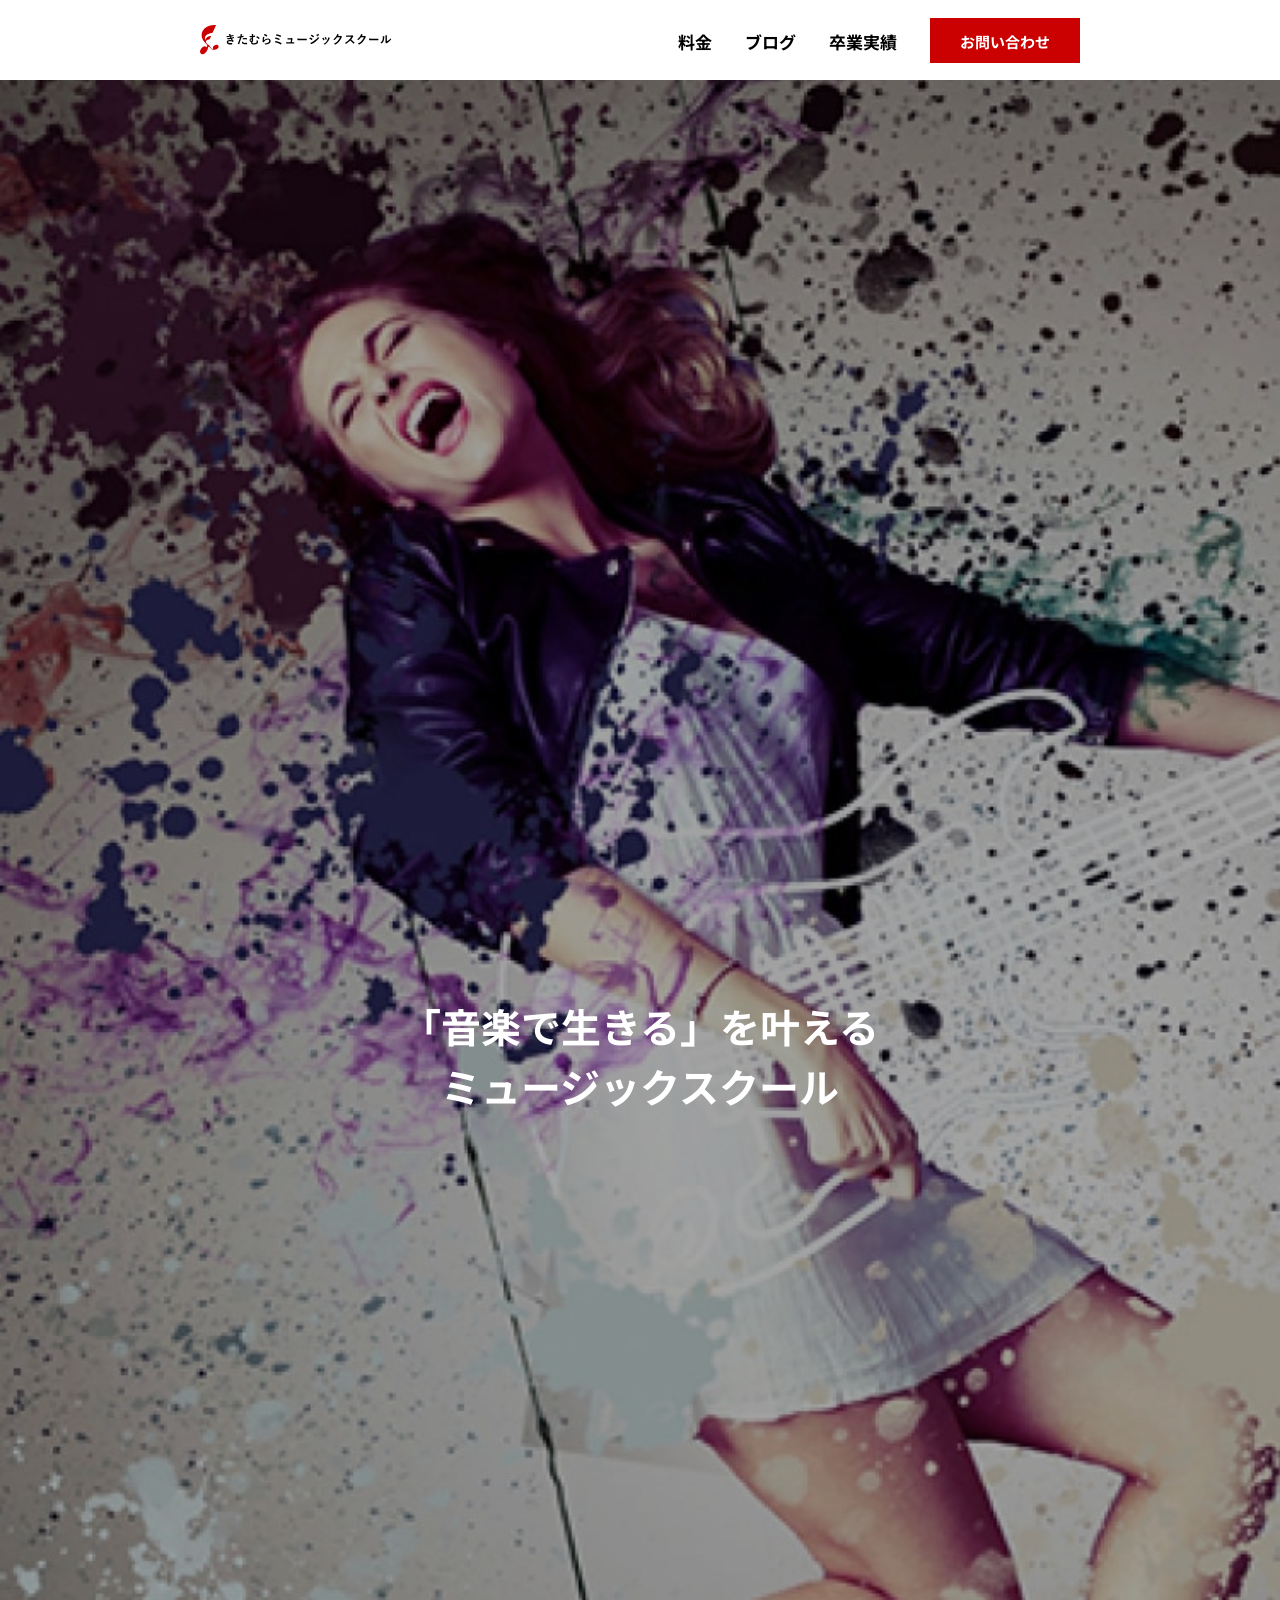
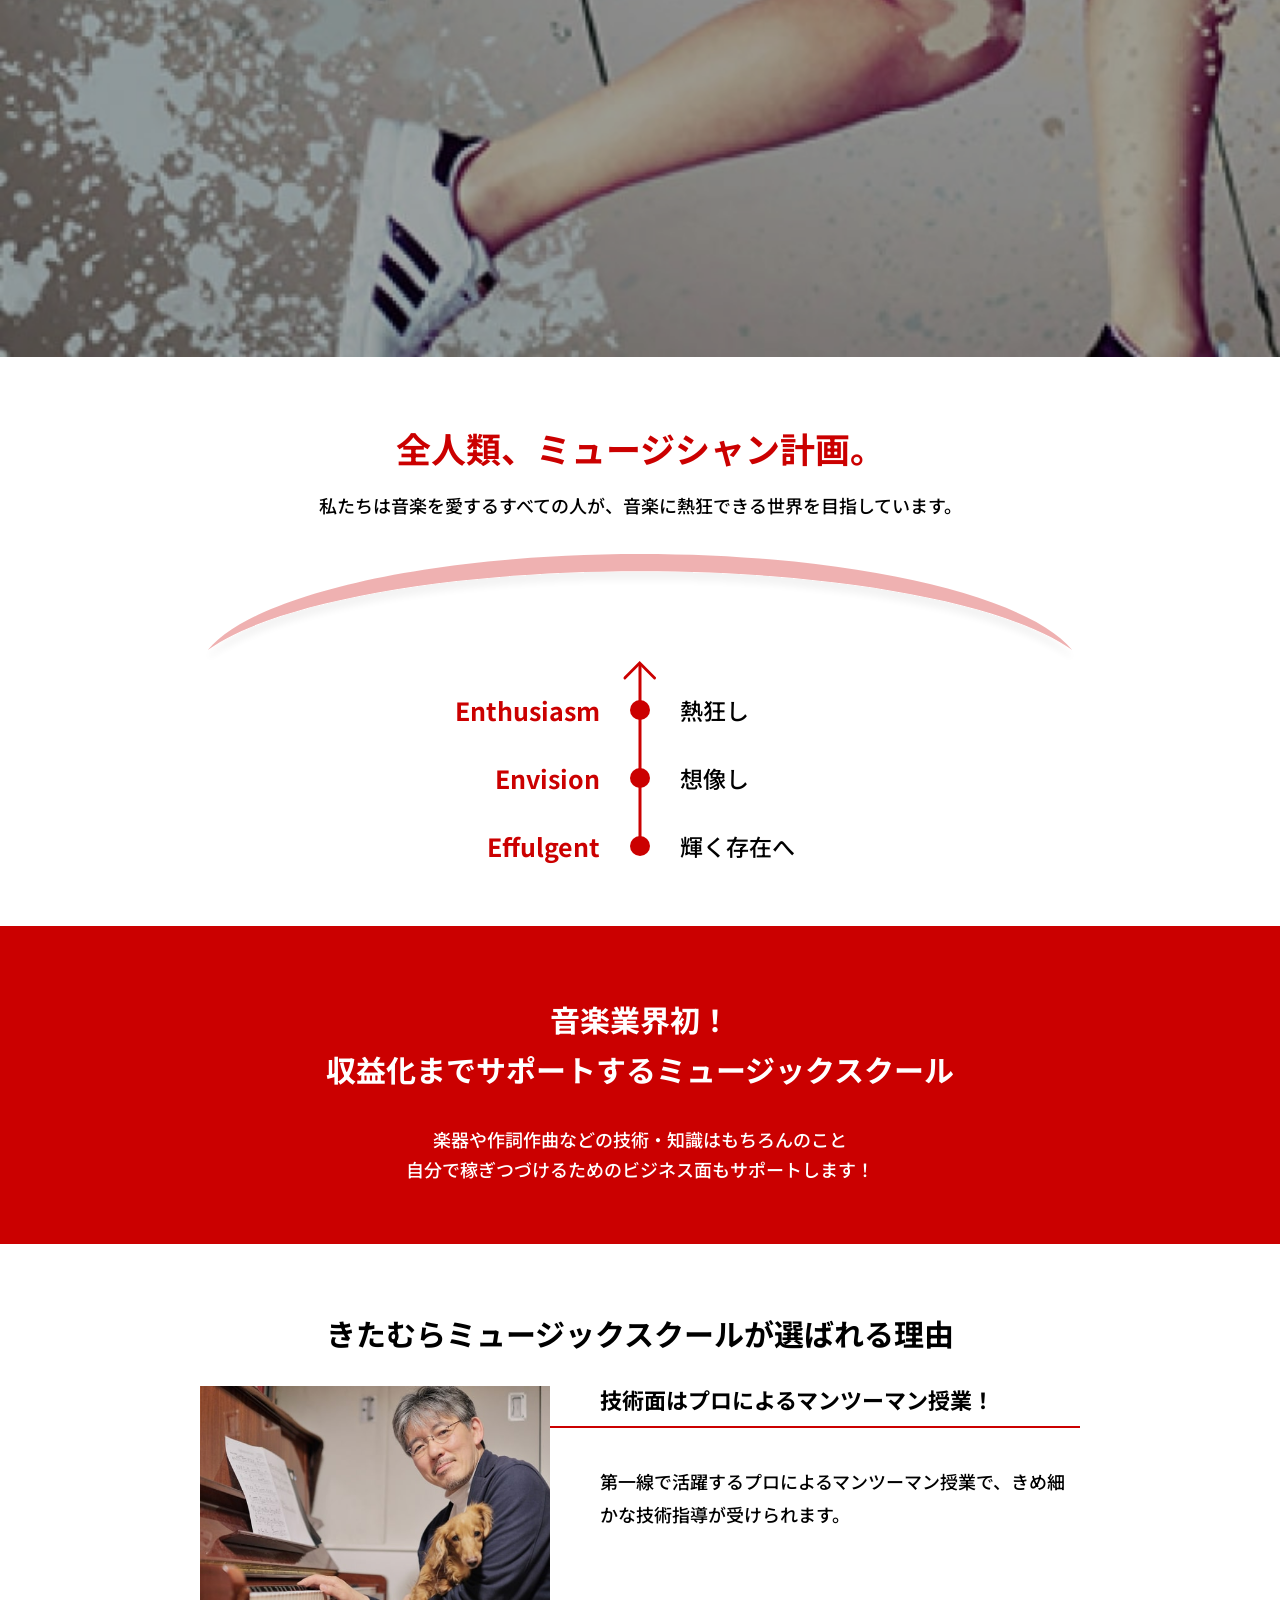
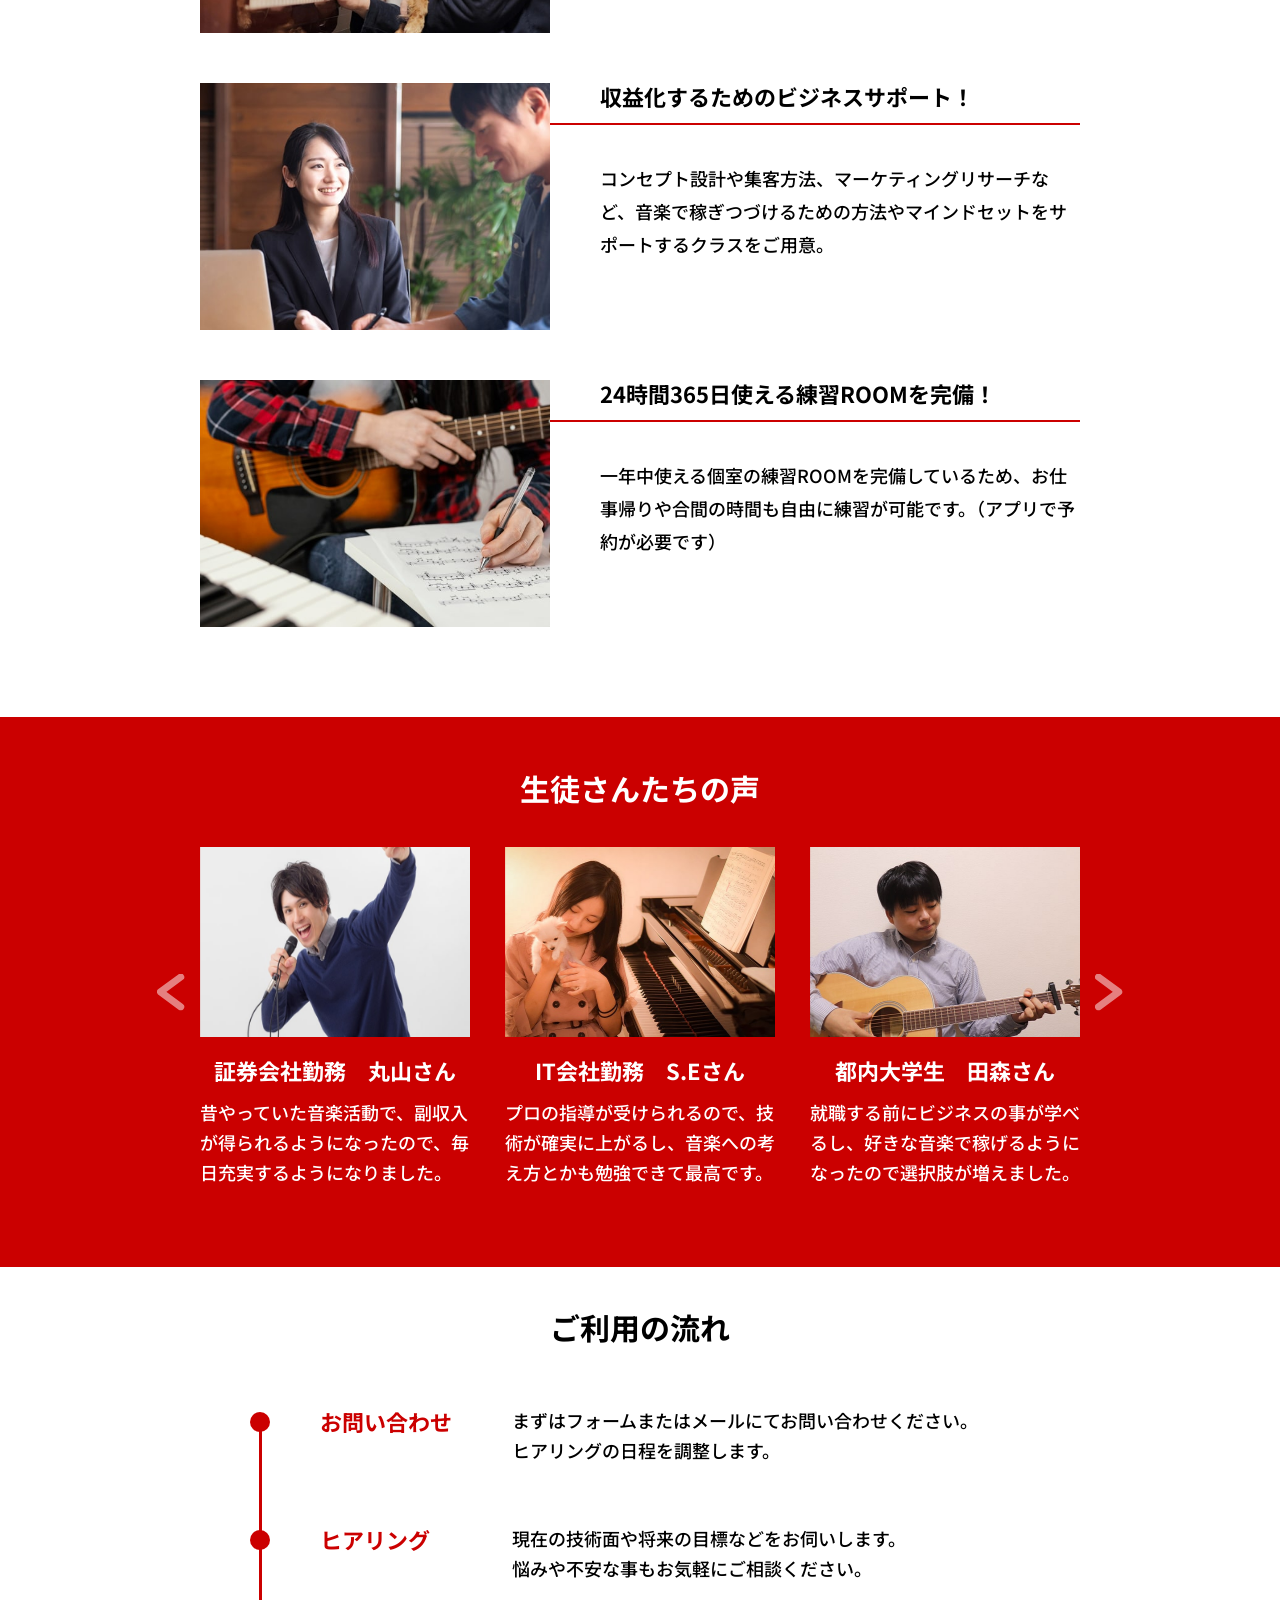
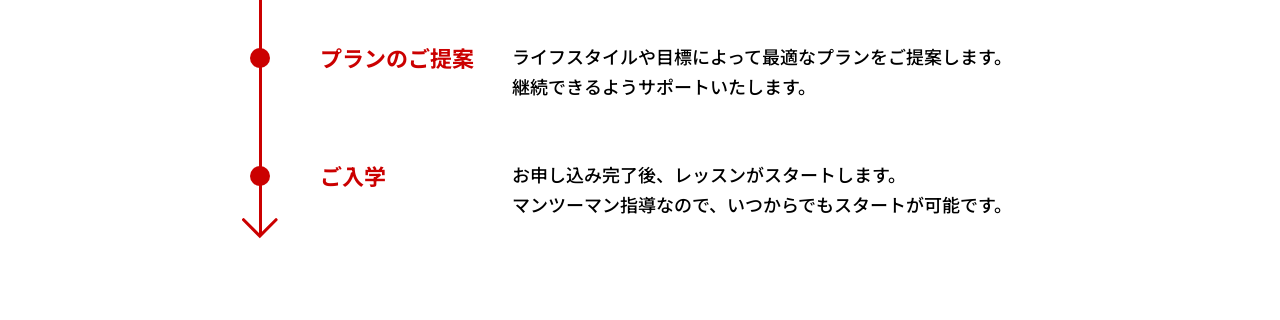
==== commit cfd51377: "R7.12.30 最終ﾁｪｯｸ1回目修正提出" ====
--- a/index.html
+++ b/index.html
@@ -48,7 +48,8 @@
       </div>
     </header>
     <!-- SP用ドロワーメニュー -->
-    <nav class="header__drawer u-sp" id="drawer">
+    <nav class="c-drawer u-sp" id="drawer">
+    <!-- <nav class="header__drawer u-sp" id="drawer"> -->
       <ul class="header__menu">
           <li><a href="./plan.html">料金</a></li>
           <li><a href="./blog-list.html">ブログ</a></li>
--- a/css/style.css
+++ b/css/style.css
@@ -549,6 +549,48 @@
   transform: translate(-50%, -50%) rotate(-45deg);
 }
 
+/*--sp用メニュー--*/
+.c-drawer {
+  position: fixed;
+  top: 3.125rem;
+  right: 0;
+  width: 80%;
+  z-index: 999;
+  max-width: 300px;
+  height: 10.875rem;
+  display: flex;
+  flex-direction: column;
+  align-items: flex-start;
+  color: #ffffff;
+  background-color: #CB0000;
+  transform: translateX(100%);
+  transition: transform 0.3s ease;
+}
+
+.c-drawer.is-open {
+  transform: translateX(0);
+}
+
+.c-drawer .header__menu {
+  display: flex;
+  flex-direction: column;
+  width: 100%;
+}
+
+.c-drawer .header__menu a {
+  display: flex;
+  align-items: center;
+  height: 100%;
+  padding: 0.78125rem 0 0.78125rem 1.25rem;
+  font-size: 1.125rem;
+  line-height: 1.8333333333;
+  transition: background-color 0.3s ease;
+}
+
+.c-drawer .header__menu a:hover {
+  background-color: #000000;
+}
+
 .c-link {
   display: inline-block;
   font-size: 1.125rem;
@@ -1100,7 +1142,6 @@
 }
 
 .p-card__img img {
-  height: 100%;
   object-fit: cover;
 }
 
@@ -1145,12 +1186,17 @@
   opacity: 1;
 }
 
-.p-card--reason .p-card__img {
+@media (min-width: 768px) {
+  .p-card--reason .p-card__img {
+    width: 21.875rem;
+  }
+}
+
+.p-card--reason .p-card__img img {
   aspect-ratio: 335/200;
 }
 @media (min-width: 768px) {
-  .p-card--reason .p-card__img {
-    width: 39.772%;
+  .p-card--reason .p-card__img img {
     aspect-ratio: 350/247;
   }
 }
@@ -1211,21 +1257,13 @@
   opacity: 0.7;
 }
 
-.p-card--top-blog .p-card__img {
-  position: relative;
-  width: 100%;
+.p-card--top-blog .p-card__img img {
   aspect-ratio: 335/200;
-  overflow: hidden;
-}
-@media (min-width: 768px) {
-  .p-card--top-blog .p-card__img {
+}
+@media (min-width: 768px) {
+  .p-card--top-blog .p-card__img img {
     aspect-ratio: 260/200;
   }
-}
-
-.p-card--top-blog .p-card__img img {
-  height: 100%;
-  object-fit: cover;
 }
 
 .p-card--top-blog .p-card__body {
@@ -1283,15 +1321,18 @@
   }
 }
 
-.p-card--blog-list .p-card__img {
-  aspect-ratio: 335/200;
-  overflow: hidden;
-}
 @media (min-width: 768px) {
   .p-card--blog-list .p-card__img {
     flex: 0 0 16.25rem;
+  }
+}
+
+.p-card--blog-list .p-card__img img {
+  aspect-ratio: 335/200;
+}
+@media (min-width: 768px) {
+  .p-card--blog-list .p-card__img img {
     aspect-ratio: 260/184;
-    max-height: 184px;
   }
 }
 
@@ -1427,14 +1468,16 @@
 
 .p-card--blog-details .p-card__img--second {
   margin-top: 2.4375rem;
-  aspect-ratio: 335/200;
-  overflow: hidden;
   width: 20.9375rem;
 }
 @media (min-width: 768px) {
   .p-card--blog-details .p-card__img--second {
     margin-top: 1.0625rem;
   }
+}
+
+.p-card--blog-details .p-card__img--second img {
+  aspect-ratio: 335/200;
 }
 
 .p-card--blog-details h3.p-card__title {
@@ -1454,7 +1497,7 @@
   position: absolute;
   content: "";
   width: 0.1875rem;
-  height: 3.125rem;
+  height: 100%;
   top: 50%;
   left: 0;
   transform: translateY(-50%);
@@ -1523,20 +1566,21 @@
 }
 
 .p-card--related-compact .p-card__img {
-  aspect-ratio: 160/110;
   flex: 0 0 10rem;
-  overflow: hidden;
 }
 @media (min-width: 768px) {
   .p-card--related-compact .p-card__img {
     flex: 0 0 12.5rem;
+  }
+}
+
+.p-card--related-compact .p-card__img img {
+  aspect-ratio: 160/110;
+}
+@media (min-width: 768px) {
+  .p-card--related-compact .p-card__img img {
     aspect-ratio: 200/140;
   }
-}
-
-.p-card--related-compact .p-card__img img {
-  height: 100%;
-  object-fit: cover;
 }
 
 .p-card--related-compact .p-card__text {
@@ -1553,15 +1597,6 @@
   }
 }
 
-.p-card--related-compact .p-card__text span {
-  display: inline-block;
-}
-@media (min-width: 768px) {
-  .p-card--related-compact .p-card__text span {
-    display: inline;
-  }
-}
-
 .p-card--related-compact .p-card__date {
   margin-top: 0.1875rem;
   font-size: 1.0625rem;
@@ -1584,13 +1619,12 @@
   }
 }
 
-.p-card--result-list .p-card__img {
+.p-card--result-list .p-card__img img {
   aspect-ratio: 335/236;
 }
 @media (min-width: 768px) {
-  .p-card--result-list .p-card__img {
+  .p-card--result-list .p-card__img img {
     aspect-ratio: 387/273;
-    overflow: hidden;
   }
 }
 
@@ -1637,7 +1671,7 @@
 }
 
 @media (min-width: 768px) {
-  .p-card--result-details .p-card__img {
+  .p-card--result-details .p-card__img img {
     aspect-ratio: 22/10;
   }
 }
@@ -1706,20 +1740,21 @@
 }
 
 .p-card--related-full .p-card__img {
-  aspect-ratio: 160/113;
   flex: 0 0 10rem;
-  overflow: hidden;
 }
 @media (min-width: 768px) {
   .p-card--related-full .p-card__img {
     flex: 0 0 16.25rem;
+  }
+}
+
+.p-card--related-full .p-card__img img {
+  aspect-ratio: 160/113;
+}
+@media (min-width: 768px) {
+  .p-card--related-full .p-card__img img {
     aspect-ratio: 260/183;
   }
-}
-
-.p-card--related-full .p-card__img img {
-  height: 100%;
-  object-fit: cover;
 }
 
 .p-card--related-full .p-card__text {
@@ -1733,15 +1768,6 @@
   .p-card--related-full .p-card__text {
     font-size: 1.25rem;
     line-height: 1.25;
-  }
-}
-
-.p-card--related-full .p-card__text span {
-  display: inline-block;
-}
-@media (min-width: 768px) {
-  .p-card--related-full .p-card__text span {
-    display: inline;
   }
 }
 
@@ -1788,14 +1814,20 @@
 }
 
 .p-card--recommend .p-card__img {
-  aspect-ratio: 160/110;
   flex: 0 0 10rem;
 }
 @media (min-width: 768px) {
   .p-card--recommend .p-card__img {
     flex: 0 0 5.9375rem;
+  }
+}
+
+.p-card--recommend .p-card__img img {
+  aspect-ratio: 160/110;
+}
+@media (min-width: 768px) {
+  .p-card--recommend .p-card__img img {
     aspect-ratio: 95/75;
-    overflow: hidden;
   }
 }
 
@@ -1817,22 +1849,21 @@
 }
 
 .p-card--page-nav .p-card__img {
-  aspect-ratio: auto;
   display: none;
 }
 @media (min-width: 768px) {
   .p-card--page-nav .p-card__img {
     width: 100%;
+    display: block;
+  }
+}
+
+.p-card--page-nav .p-card__img img {
+  aspect-ratio: auto;
+}
+@media (min-width: 768px) {
+  .p-card--page-nav .p-card__img img {
     aspect-ratio: 98/68;
-    overflow: hidden;
-    display: block;
-  }
-}
-
-@media (min-width: 768px) {
-  .p-card--page-nav .p-card__img img {
-    height: 100%;
-    object-fit: cover;
   }
 }
 
@@ -1870,7 +1901,6 @@
 
 .header__logo {
   width: 13rem;
-  height: 100%;
   aspect-ratio: 208/31;
 }
 @media (min-width: 768px) {
@@ -1908,47 +1938,6 @@
 }
 
 /*--sp用メニュー--*/
-.header__drawer {
-  position: fixed;
-  top: 3.125rem;
-  right: 0;
-  width: 80%;
-  z-index: 999;
-  max-width: 300px;
-  height: 10.875rem;
-  display: flex;
-  flex-direction: column;
-  align-items: flex-start;
-  color: #ffffff;
-  background-color: #CB0000;
-  transform: translateX(100%);
-  transition: transform 0.3s ease;
-}
-
-.header__drawer.is-open {
-  transform: translateX(0);
-}
-
-.header__drawer .header__menu {
-  display: flex;
-  flex-direction: column;
-  width: 100%;
-}
-
-.header__drawer .header__menu a {
-  display: flex;
-  align-items: center;
-  height: 100%;
-  padding: 0.78125rem 0 0.78125rem 1.25rem;
-  font-size: 1.125rem;
-  line-height: 1.8333333333;
-  transition: background-color 0.3s ease;
-}
-
-.header__drawer .header__menu a:hover {
-  background-color: #000000;
-}
-
 /*--PC用メニュー--*/
 .header__nav {
   display: flex;
@@ -2196,14 +2185,14 @@
   z-index: 999;
   opacity: 0;
   visibility: hidden;
-  transition: opacity 0.3s ease, transform 0.3s ease, visibility 0.3s ease;
+  transition: opacity 0.4s ease, visibility 0.4s ease;
   pointer-events: none;
 }
 
 .fixed-btn--pagetop {
   right: 1.25rem;
   bottom: 4.9375rem;
-  transform: translateY(50px);
+  transform: none;
 }
 @media (min-width: 768px) {
   .fixed-btn--pagetop {
@@ -2247,7 +2236,7 @@
 }
 
 .fixed-btn--pagetop.active {
-  transform: translateY(0);
+  transform: none;
 }
 
 .fixed-btn--f-contact.active {
@@ -2281,6 +2270,10 @@
   .card-lists--2col {
     grid-template-columns: repeat(2, 1fr);
   }
+}
+
+.card-lists li {
+  width: 100%;
 }
 
 .sns-btn {
@@ -2714,18 +2707,15 @@
 
 .top-voice-list__img {
   width: 100%;
+}
+
+.top-voice-list__img img {
   aspect-ratio: 335/200;
-  overflow: hidden;
-}
-@media (min-width: 768px) {
-  .top-voice-list__img {
+}
+@media (min-width: 768px) {
+  .top-voice-list__img img {
     aspect-ratio: 27/19;
   }
-}
-
-.top-voice-list__img img {
-  height: 100%;
-  object-fit: cover;
 }
 
 .top-voice-list__text {
@@ -2740,6 +2730,7 @@
 .top-voice-list__name {
   font-size: 1.375rem;
   line-height: 1.5;
+  white-space: nowrap;
 }
 
 .top-voice-list__comment {
@@ -2882,7 +2873,7 @@
 
 .top-faq__accordion {
   max-width: 100%;
-  margin-top: 2.3125rem;
+  margin-top: 2.4375rem;
   border-top: 0.03125rem solid #000000;
   border-bottom: 0.03125rem solid #000000;
 }
@@ -3650,13 +3641,13 @@
   align-items: center;
 }
 
-.sub-search h1 {
+.sub-search p {
   font-size: 1.125rem;
   line-height: 1.3888888889;
   font-weight: 500;
 }
 
-.sub-search h1 span {
+.sub-search p span {
   font-weight: 700;
 }
 
@@ -3874,7 +3865,7 @@
 .form__textarea {
   width: 100%;
   height: 2.5rem;
-  padding: 0.29375rem 1.25rem 0.14375rem;
+  padding: 0.8125rem 1.25rem;
   font-size: 0.9375rem;
   line-height: 2.2;
   border: 0.5px solid #000000;
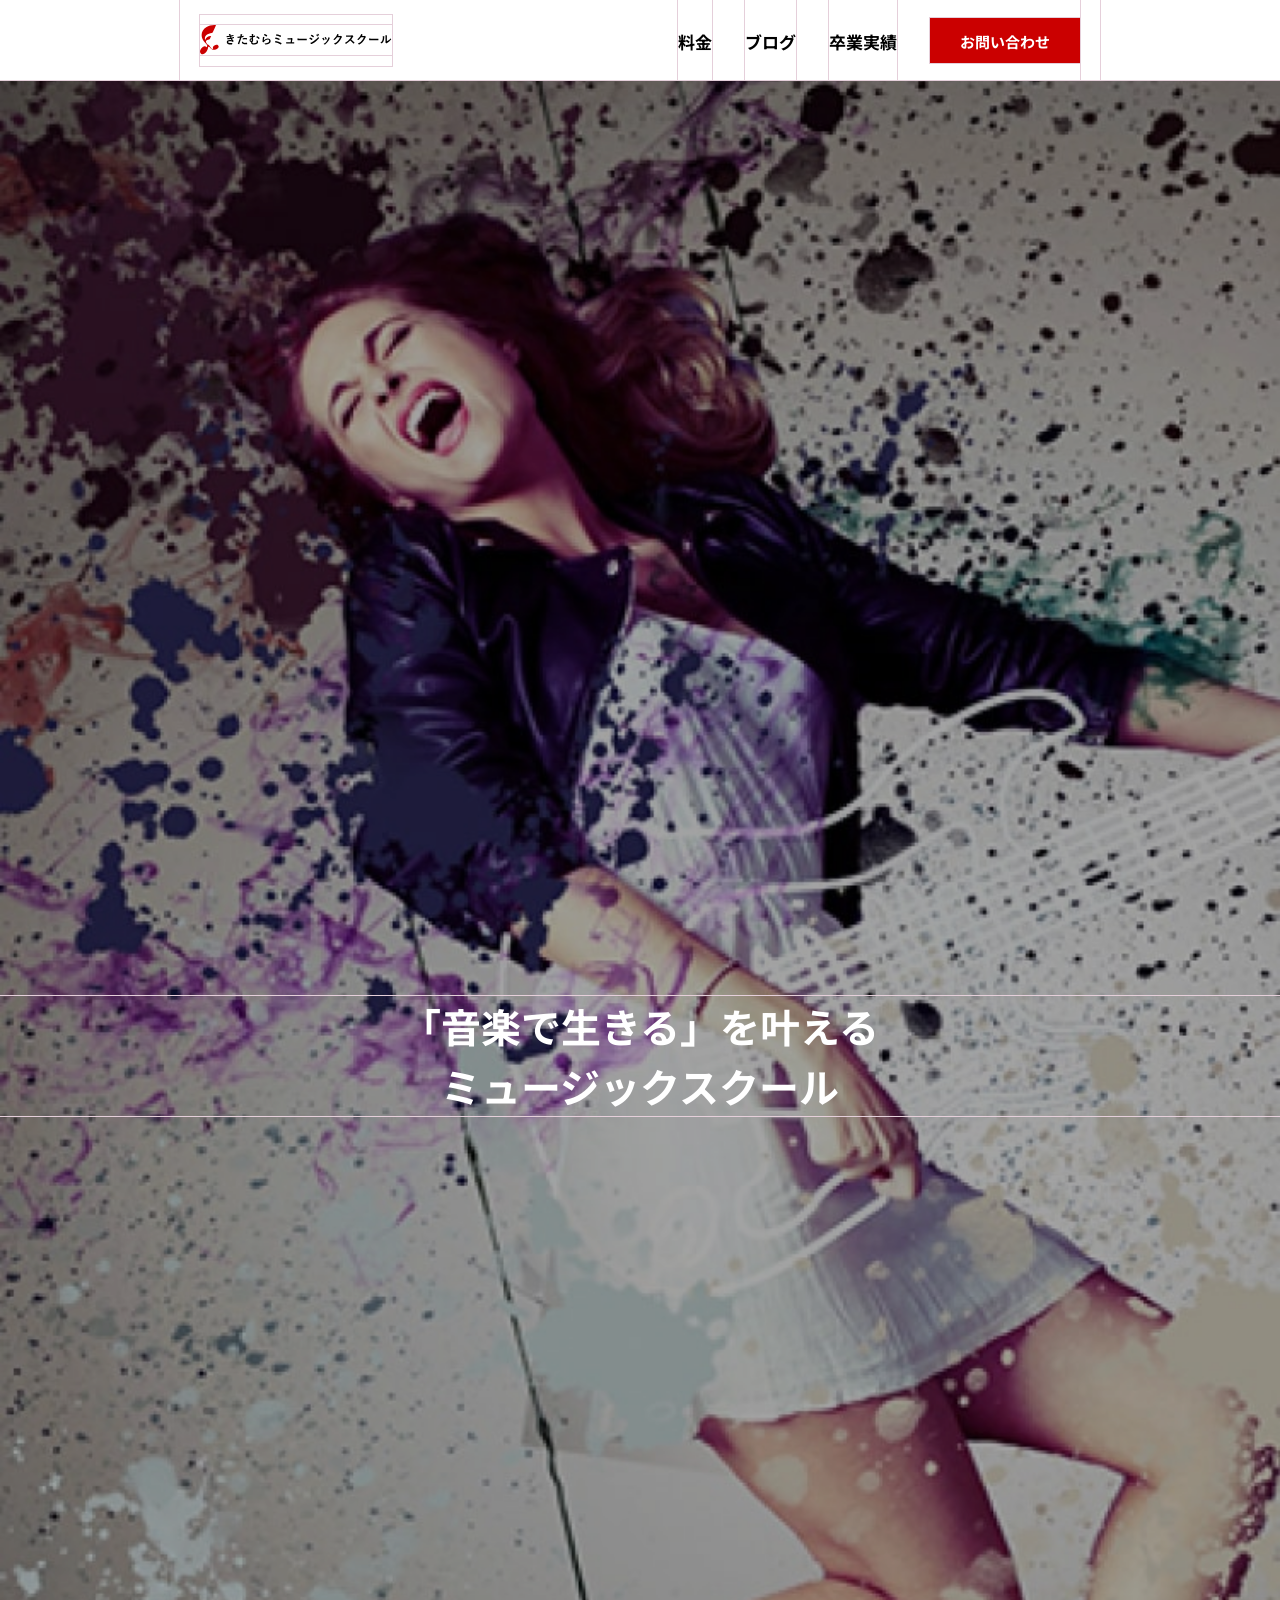
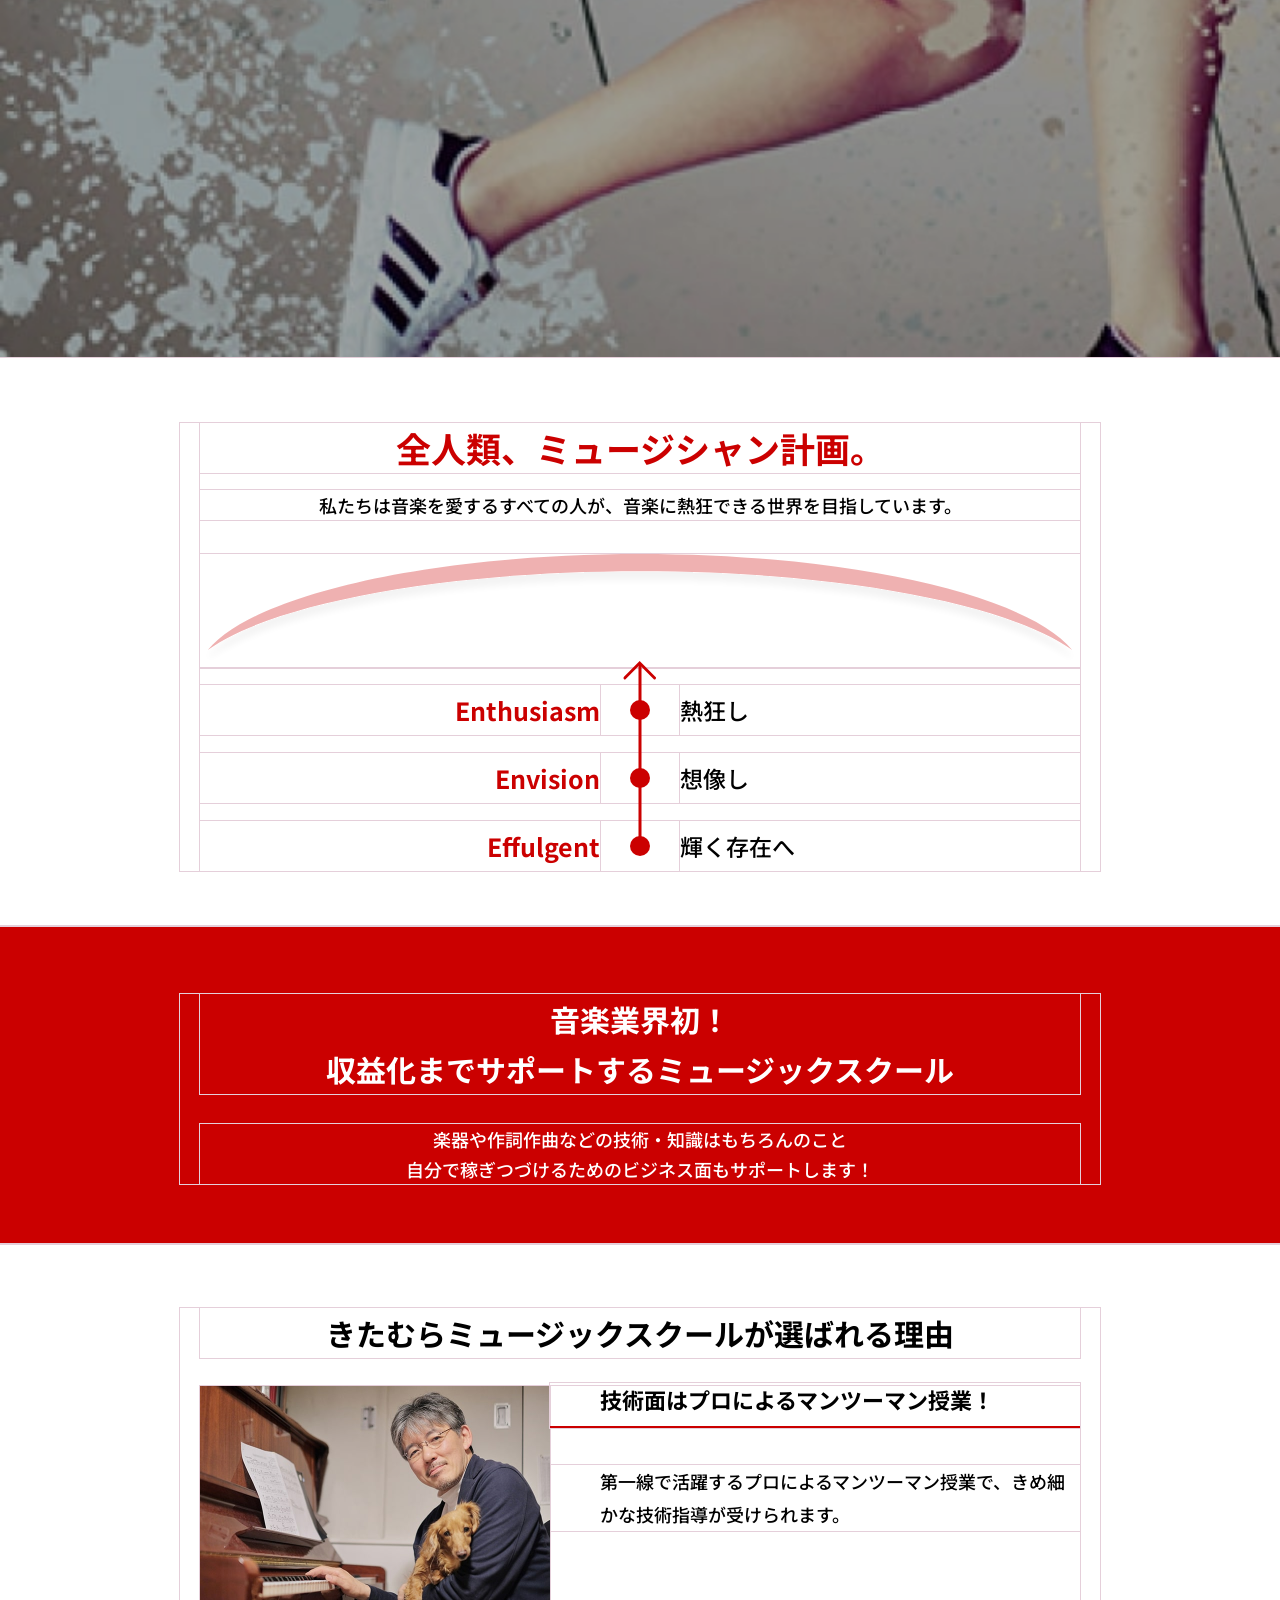
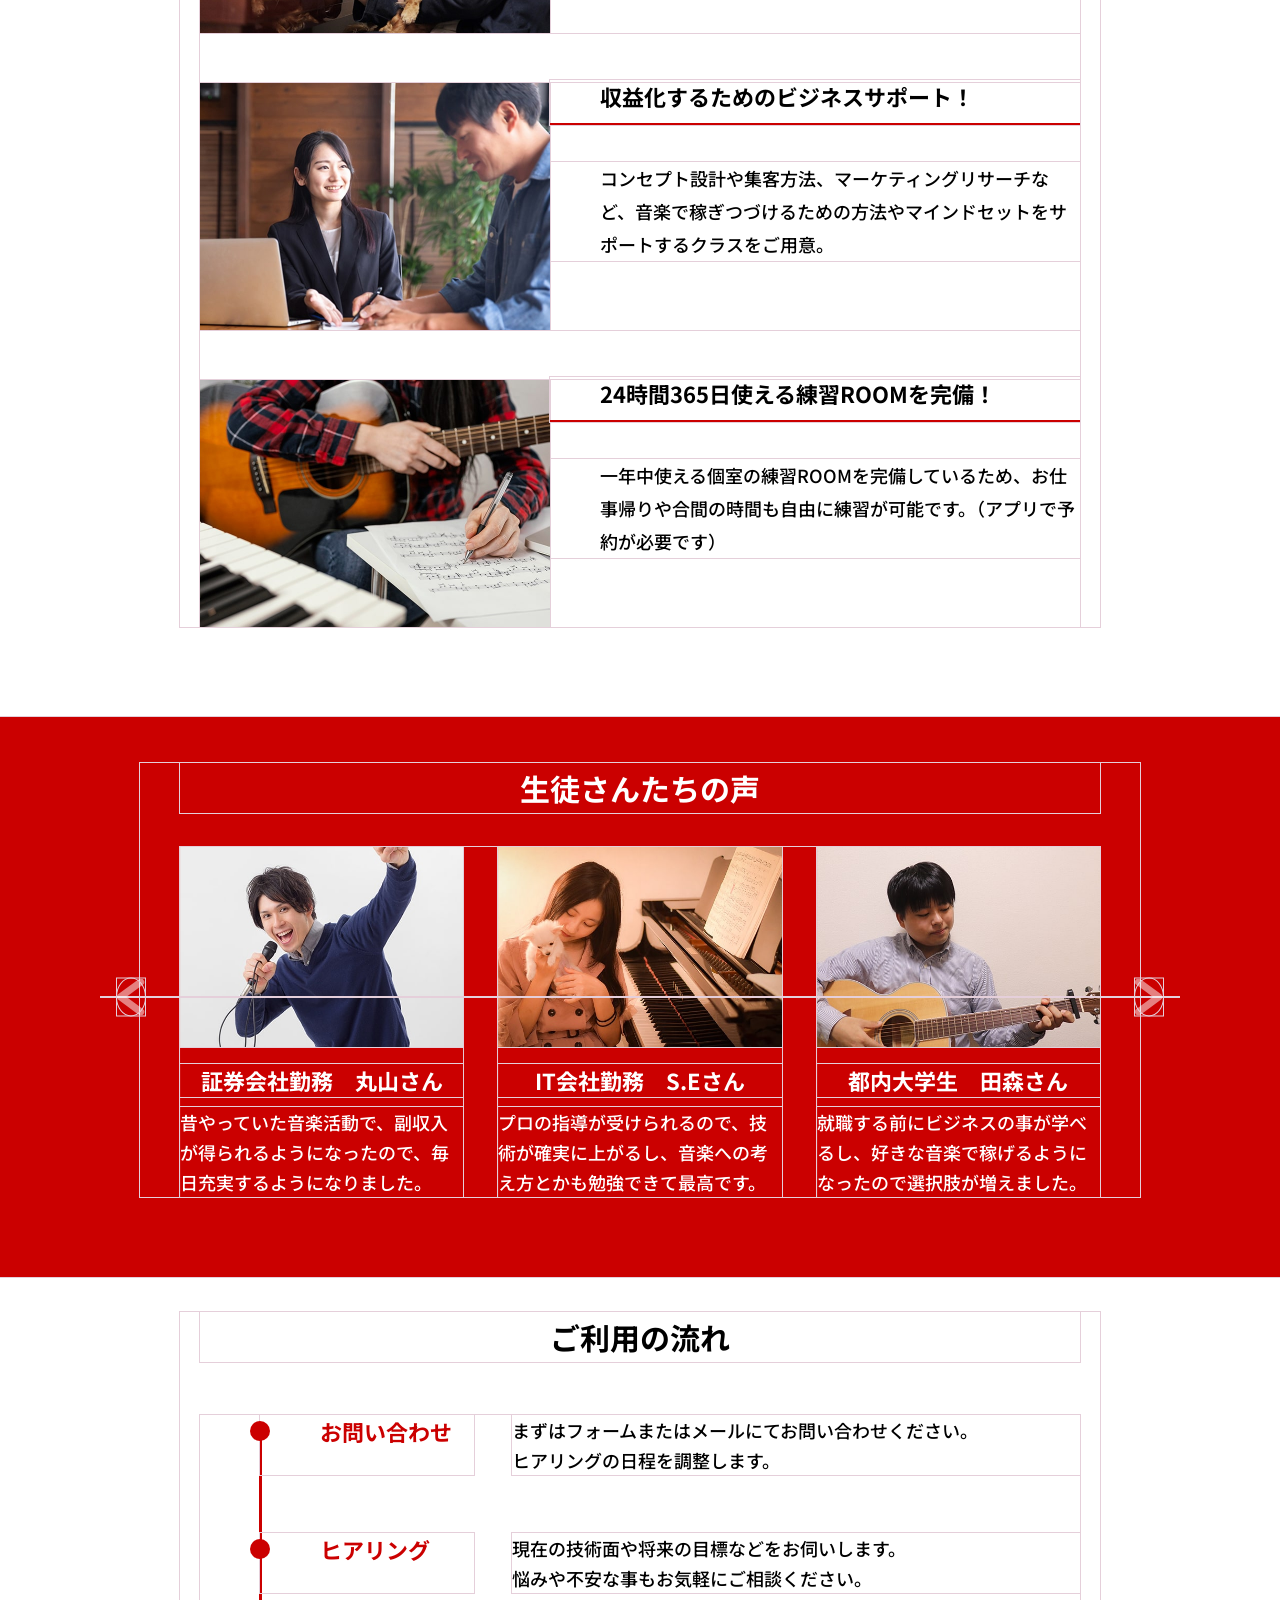
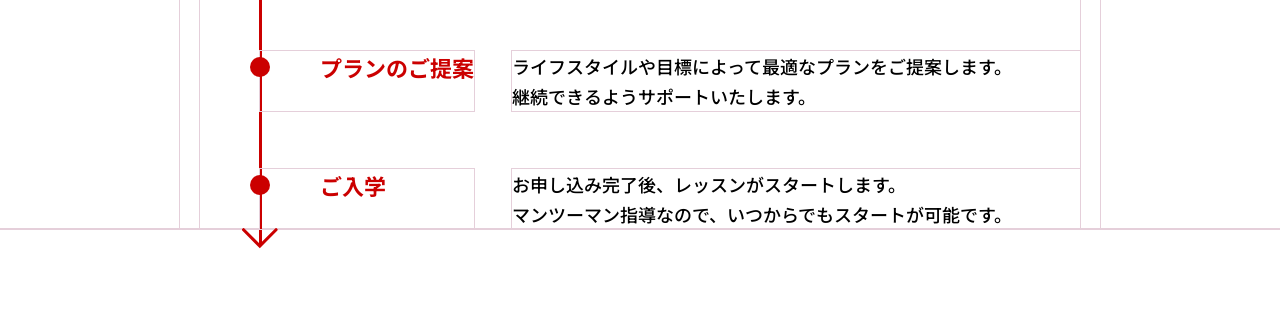
==== commit 2e60a15a: "R8.1.5 最終ﾁｪｯｸ2回目修正途中" ====
--- a/index.html
+++ b/index.html
@@ -46,16 +46,24 @@
         <span></span>
         <span></span>
       </div>
+      <!-- SP用ドロワーメニュー -->
+      <nav class="header__drawer u-sp" id="drawer">
+        <ul class="header__menu">
+            <li><a href="./plan.html">料金</a></li>
+            <li><a href="./blog-list.html">ブログ</a></li>
+            <li><a href="./result-list.html">卒業実績</a></li>
+        </ul>
+      </nav>
     </header>
     <!-- SP用ドロワーメニュー -->
-    <nav class="c-drawer u-sp" id="drawer">
     <!-- <nav class="header__drawer u-sp" id="drawer"> -->
+    <!-- <nav class="c-drawer u-sp" id="drawer">
       <ul class="header__menu">
           <li><a href="./plan.html">料金</a></li>
           <li><a href="./blog-list.html">ブログ</a></li>
           <li><a href="./result-list.html">卒業実績</a></li>
       </ul>
-    </nav>
+    </nav> -->
     <main>
       <!-- fv -->
       <section class="fv">
@@ -183,7 +191,7 @@
                   <div class="top-voice-list__img">
                     <picture>
                       <source srcset="./images/voice02.jpg" media="(min-width: 768px)">
-                      <img src="./images/voice02.jpg" alt="生徒さんたちの声">
+                      <img src="./images/voice02-sp.jpg" alt="生徒さんたちの声">
                     </picture>
                   </div>
                   <div class="top-voice-list__text">
@@ -200,7 +208,7 @@
                   <div class="top-voice-list__img">
                     <picture>
                       <source srcset="./images/voice03.jpg" media="(min-width: 768px)">
-                      <img src="./images/voice03.jpg" alt="生徒さんたちの声">
+                      <img src="./images/voice03-sp.jpg" alt="生徒さんたちの声">
                     </picture>
                   </div>
                   <div class="top-voice-list__text">
--- a/css/style.css
+++ b/css/style.css
@@ -432,6 +432,10 @@
   line-height: 1.6666666667;
 }
 
+* {
+  outline: 1px solid rgb(229, 207, 218);
+}
+
 .l-header {
   position: fixed;
   top: 0;
@@ -448,10 +452,13 @@
   padding-right: 20px;
 }
 
-@media (min-width: 768px) and (max-width: 1000px) {
+.l-inner__top-voice {
+  max-width: 1000px;
+}
+@media (min-width: 768px) {
   .l-inner__top-voice {
-    padding-left: 55px;
-    padding-right: 55px;
+    padding-left: 40px;
+    padding-right: 40px;
   }
 }
 
@@ -1506,7 +1513,6 @@
 @media (min-width: 768px) {
   .p-card--blog-details h3.p-card__title:before {
     top: 44%;
-    height: 1.25rem;
   }
 }
 
@@ -1938,6 +1944,47 @@
 }
 
 /*--sp用メニュー--*/
+.header__drawer {
+  position: fixed;
+  top: 3.125rem;
+  right: 0;
+  width: 80%;
+  z-index: 999;
+  max-width: 300px;
+  height: 10.875rem;
+  display: flex;
+  flex-direction: column;
+  align-items: flex-start;
+  color: #ffffff;
+  background-color: #CB0000;
+  transform: translateX(100%);
+  transition: transform 0.3s ease;
+}
+
+.header__drawer.is-open {
+  transform: translateX(0);
+}
+
+.header__drawer .header__menu {
+  display: flex;
+  flex-direction: column;
+  width: 100%;
+}
+
+.header__drawer .header__menu a {
+  display: flex;
+  align-items: center;
+  height: 100%;
+  padding: 0.78125rem 0 0.78125rem 1.25rem;
+  font-size: 1.125rem;
+  line-height: 1.8333333333;
+  transition: background-color 0.3s ease;
+}
+
+.header__drawer .header__menu a:hover {
+  background-color: #000000;
+}
+
 /*--PC用メニュー--*/
 .header__nav {
   display: flex;
@@ -2612,6 +2659,10 @@
   }
 }
 
+.top-voice__list {
+  width: 270px;
+}
+
 /*****************
 スライダー
 *****************/
@@ -2645,9 +2696,9 @@
 .splide__arrows {
   position: absolute;
   top: 51%;
-  left: 0.375rem;
-  right: 0.375rem;
-  max-width: 998px;
+  left: 0;
+  right: 0;
+  max-width: 1078px;
   margin: 0 auto;
   display: flex;
   justify-content: space-between;
@@ -2711,6 +2762,7 @@
 
 .top-voice-list__img img {
   aspect-ratio: 335/200;
+  object-fit: cover;
 }
 @media (min-width: 768px) {
   .top-voice-list__img img {
@@ -2730,7 +2782,6 @@
 .top-voice-list__name {
   font-size: 1.375rem;
   line-height: 1.5;
-  white-space: nowrap;
 }
 
 .top-voice-list__comment {
@@ -3865,7 +3916,7 @@
 .form__textarea {
   width: 100%;
   height: 2.5rem;
-  padding: 0.8125rem 1.25rem;
+  padding: 0.29375rem 1.25rem 0.14375rem;
   font-size: 0.9375rem;
   line-height: 2.2;
   border: 0.5px solid #000000;
@@ -3893,13 +3944,15 @@
 .form__textarea {
   min-height: 11.875rem; /* 最低の高さを190pxに固定 */
   padding-top: 0.75rem;
+  padding-bottom: 0.75rem;
   resize: vertical; /* 垂直方向のみリサイズ可能 */
   overflow-y: auto; /* 縦スクロールを表示 */
 }
 @media (min-width: 768px) {
   .form__textarea {
     min-height: 18.75rem; /* 最低の高さを190pxに固定 */
-    padding-top: 1.1875rem;
+    padding-top: 0.8125rem;
+    padding-bottom: 0.8125rem;
   }
 }
 
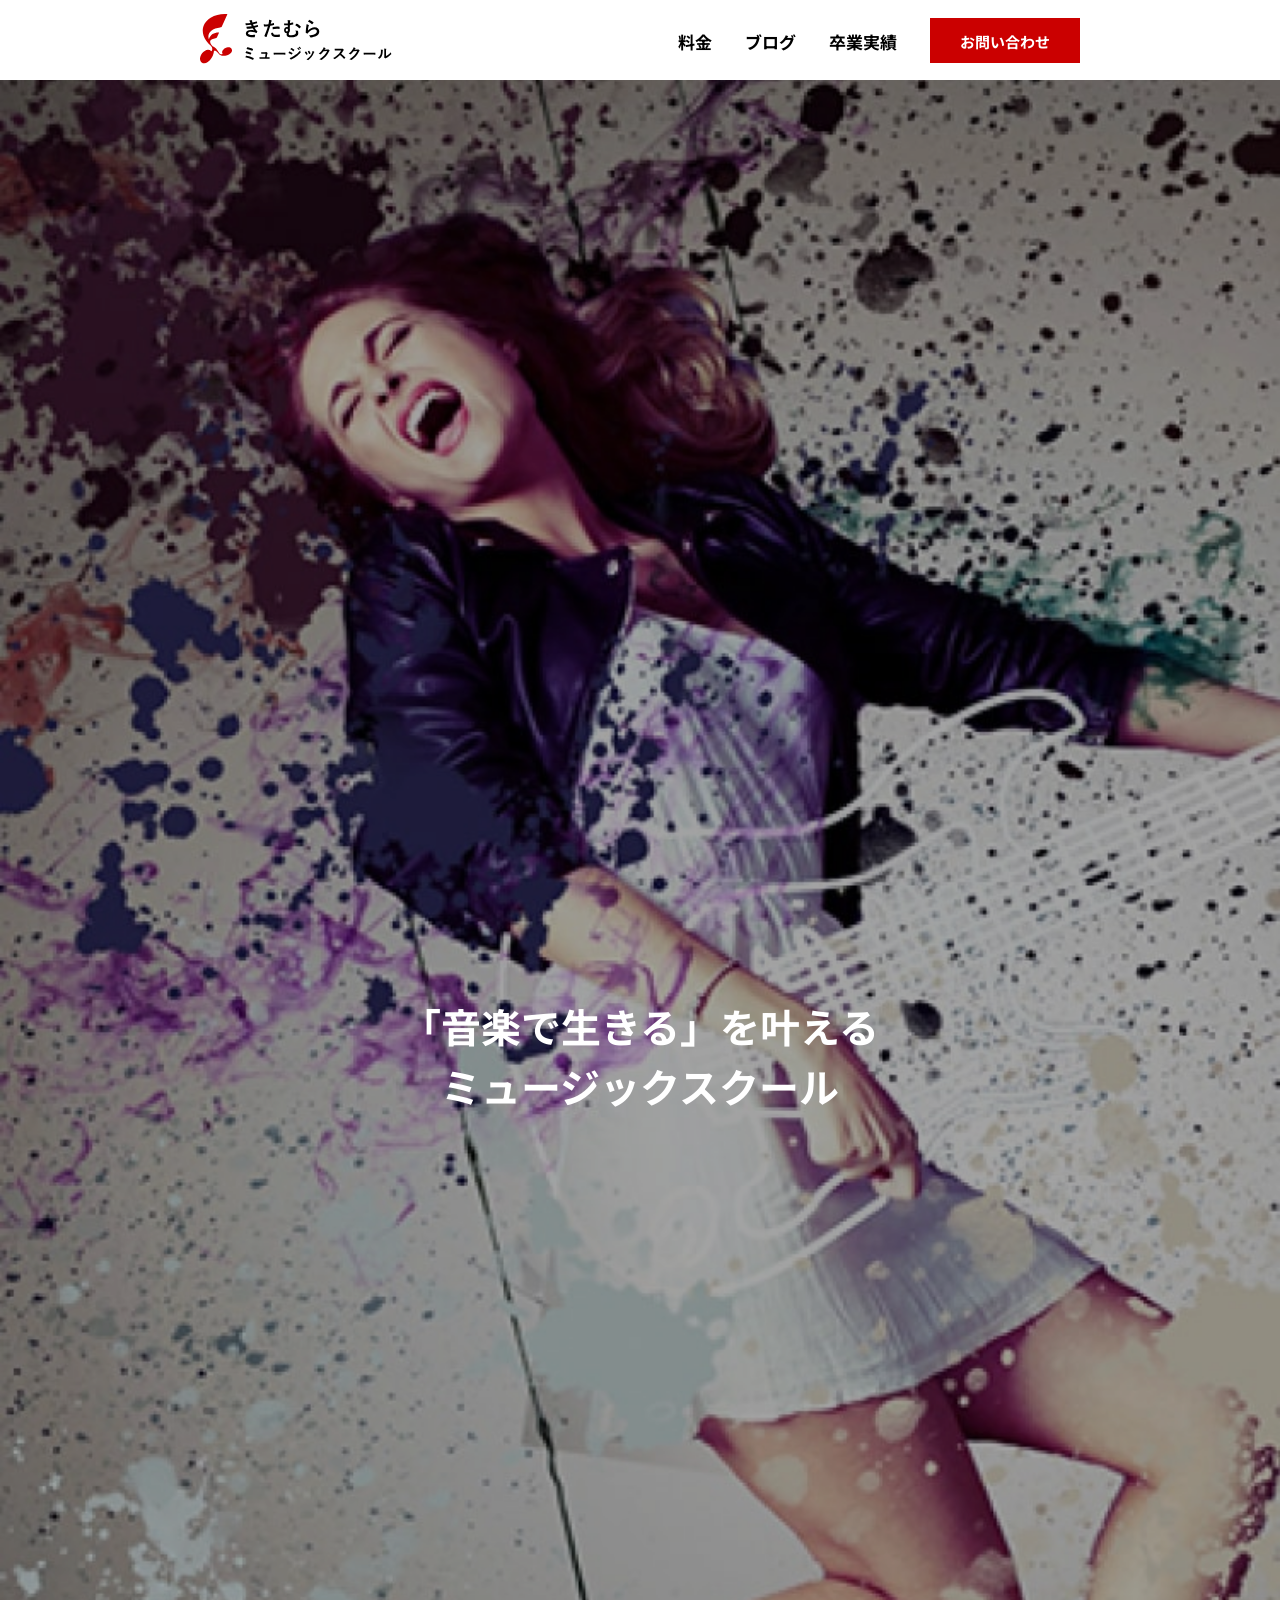
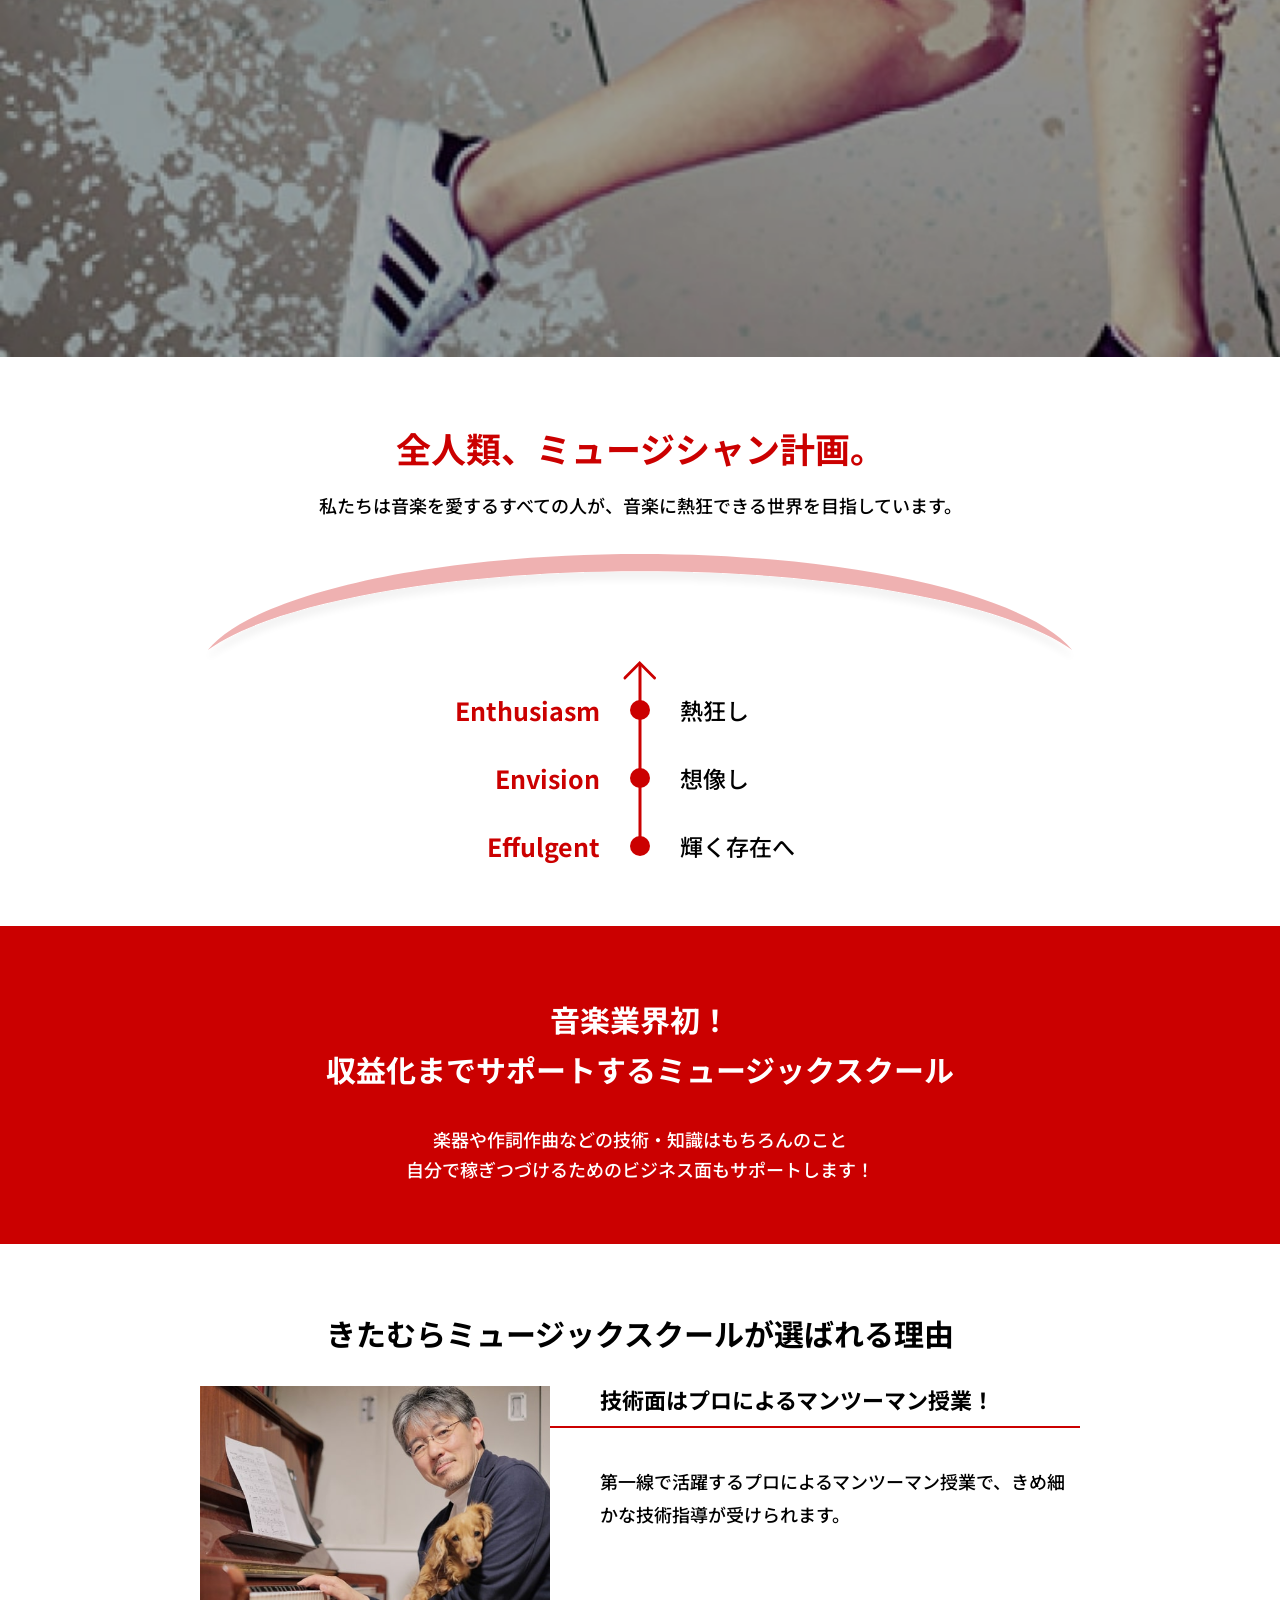
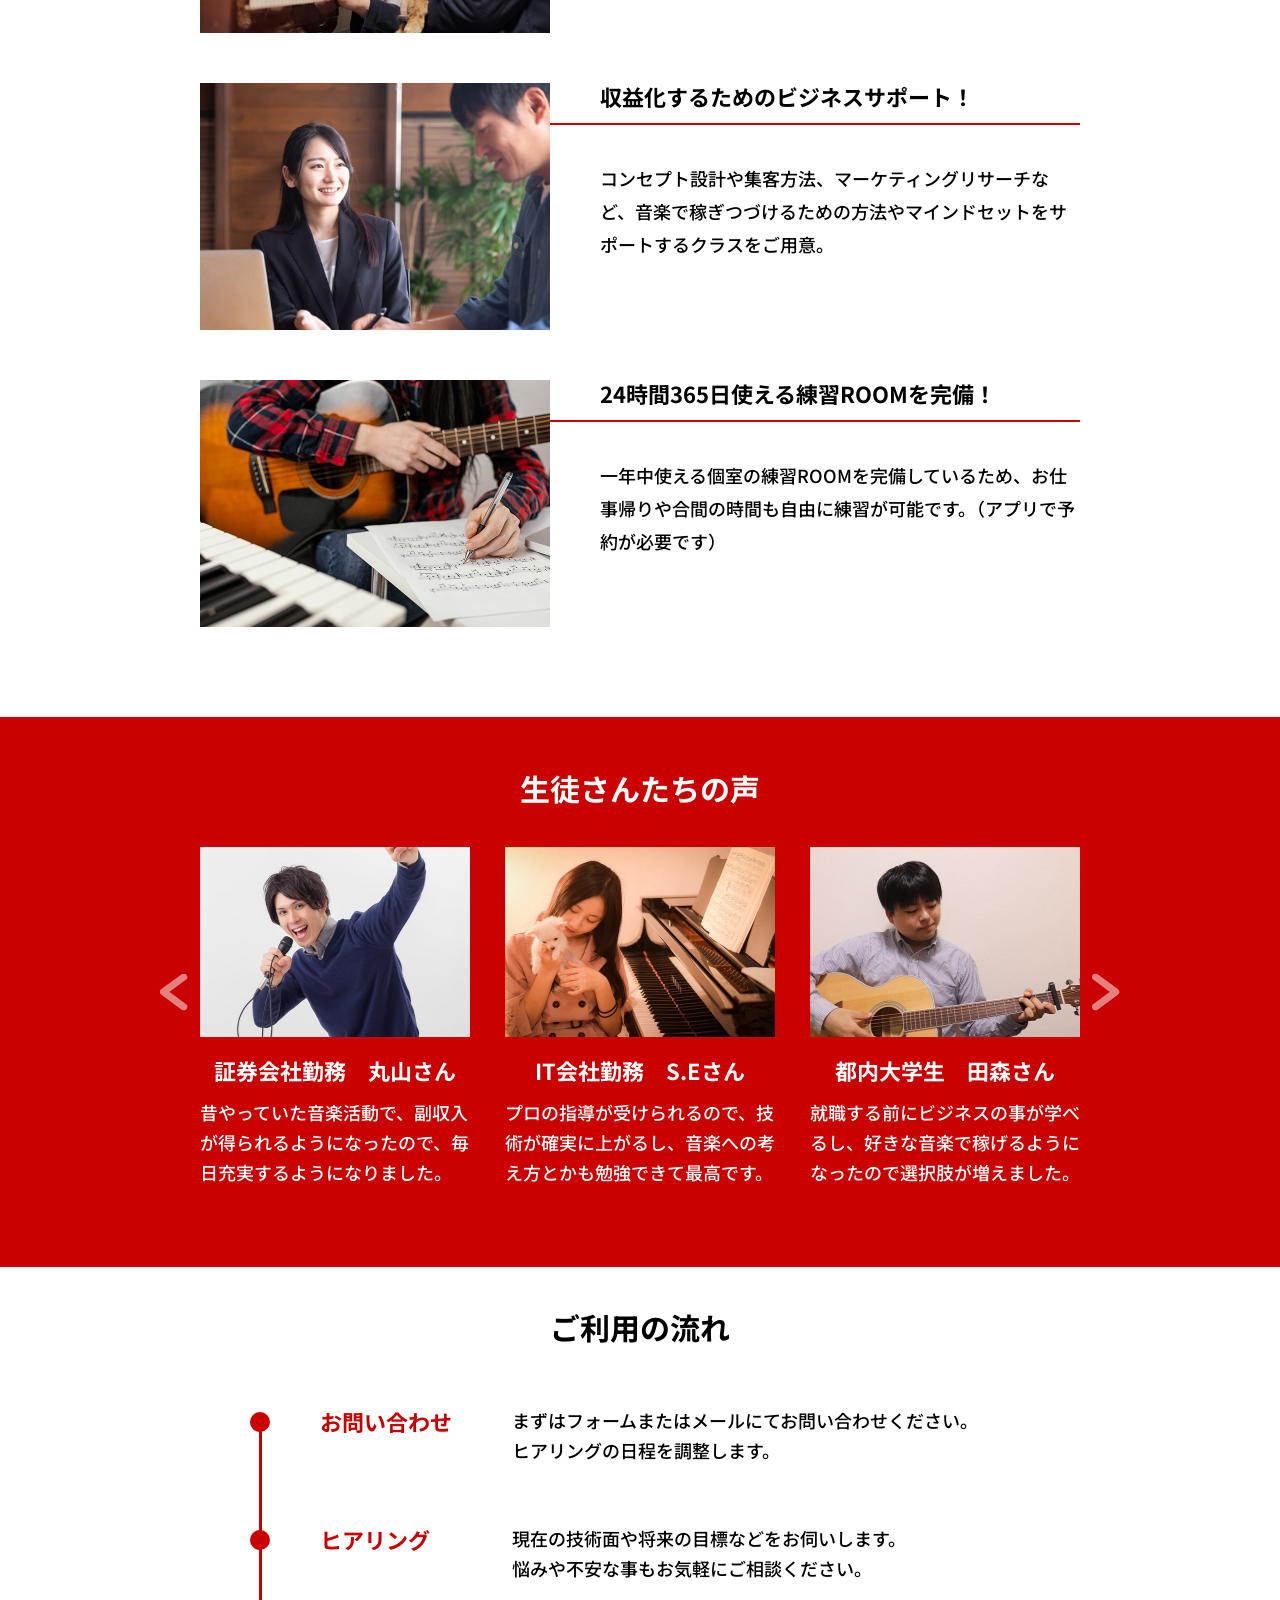
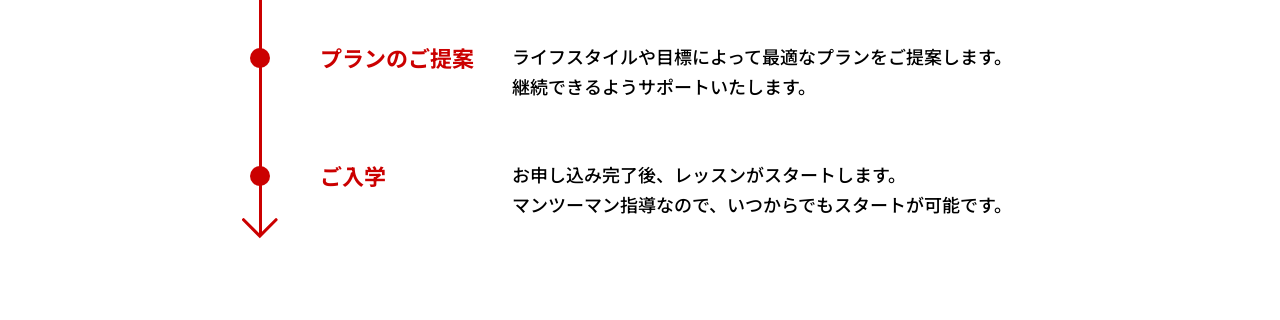
==== commit 9071f2db: "R8.1.8 最終ﾁｪｯｸ2回目修正提出" ====
--- a/index.html
+++ b/index.html
@@ -164,7 +164,8 @@
       </section>
       <!-- voice 生徒さんたちの声 -->
       <section class="top-voice splide" id="voice" aria-labelledby="voice__title">
-        <div class="l-inner l-inner__top-voice">
+        <div class="top-voice__inner">
+        <!-- <div class="l-inner l-inner__top-voice"> -->
           <h2 class="c-title c-title--top-page c-title--white" id="voice__title">生徒さんたちの声</h2>
           <div class="splide__track">
             <ul class="top-voice__lists splide__list">
--- a/css/style.css
+++ b/css/style.css
@@ -432,10 +432,6 @@
   line-height: 1.6666666667;
 }
 
-* {
-  outline: 1px solid rgb(229, 207, 218);
-}
-
 .l-header {
   position: fixed;
   top: 0;
@@ -450,16 +446,6 @@
   margin: 0 auto;
   padding-left: 20px;
   padding-right: 20px;
-}
-
-.l-inner__top-voice {
-  max-width: 1000px;
-}
-@media (min-width: 768px) {
-  .l-inner__top-voice {
-    padding-left: 40px;
-    padding-right: 40px;
-  }
 }
 
 .l-two-column {
@@ -554,48 +540,6 @@
 #humburger.active span:nth-of-type(3) {
   top: 50%;
   transform: translate(-50%, -50%) rotate(-45deg);
-}
-
-/*--sp用メニュー--*/
-.c-drawer {
-  position: fixed;
-  top: 3.125rem;
-  right: 0;
-  width: 80%;
-  z-index: 999;
-  max-width: 300px;
-  height: 10.875rem;
-  display: flex;
-  flex-direction: column;
-  align-items: flex-start;
-  color: #ffffff;
-  background-color: #CB0000;
-  transform: translateX(100%);
-  transition: transform 0.3s ease;
-}
-
-.c-drawer.is-open {
-  transform: translateX(0);
-}
-
-.c-drawer .header__menu {
-  display: flex;
-  flex-direction: column;
-  width: 100%;
-}
-
-.c-drawer .header__menu a {
-  display: flex;
-  align-items: center;
-  height: 100%;
-  padding: 0.78125rem 0 0.78125rem 1.25rem;
-  font-size: 1.125rem;
-  line-height: 1.8333333333;
-  transition: background-color 0.3s ease;
-}
-
-.c-drawer .header__menu a:hover {
-  background-color: #000000;
 }
 
 .c-link {
@@ -2659,8 +2603,19 @@
   }
 }
 
-.top-voice__list {
-  width: 270px;
+.top-voice__inner {
+  position: relative;
+  max-width: 960px;
+  width: 100%;
+  margin: 0 auto;
+  padding-left: 20px;
+  padding-right: 20px;
+}
+@media (min-width: 768px) {
+  .top-voice__inner {
+    padding-left: 40px;
+    padding-right: 40px;
+  }
 }
 
 /*****************
@@ -2695,10 +2650,11 @@
 /* 左右矢印 */
 .splide__arrows {
   position: absolute;
-  top: 51%;
+  top: 52%;
   left: 0;
   right: 0;
-  max-width: 1078px;
+  max-width: 1000px;
+  width: 100%;
   margin: 0 auto;
   display: flex;
   justify-content: space-between;
@@ -2708,7 +2664,7 @@
 }
 @media (min-width: 768px) {
   .splide__arrows {
-    top: 50%;
+    top: 54%;
   }
 }
 
@@ -2719,6 +2675,44 @@
   border: none;
   background: none;
   cursor: pointer;
+}
+
+/* 左矢印：.splide__arrows の左端に揃える */
+.splide__arrow--prev {
+  position: absolute;
+  left: 1.25rem;
+  top: 50%;
+  transform: translateY(-50%);
+  pointer-events: auto;
+}
+@media (min-width: 768px) {
+  .splide__arrow--prev {
+    left: 0;
+  }
+}
+@media (min-width: 768px) and (max-width: 1000px) {
+  .splide__arrow--prev {
+    left: 0.625rem;
+  }
+}
+
+/* 右矢印：.splide__arrows の右端に揃える */
+.splide__arrow--next {
+  position: absolute;
+  right: 1.25rem;
+  top: 50%;
+  transform: translateY(-50%);
+  pointer-events: auto;
+}
+@media (min-width: 768px) {
+  .splide__arrow--next {
+    right: 0;
+  }
+}
+@media (min-width: 768px) and (max-width: 1000px) {
+  .splide__arrow--next {
+    right: 0.625rem;
+  }
 }
 
 .custom-arrow img {
@@ -3460,7 +3454,7 @@
 @media (min-width: 768px) {
   .sub-blog-list__wrapper {
     margin-top: 2.3125rem;
-    row-gap: 4.1875rem;
+    row-gap: 4.0625rem;
   }
 }
 
@@ -3469,7 +3463,7 @@
 }
 @media (min-width: 768px) {
   .sub-blog-list .c-pager {
-    margin-top: 4.375rem;
+    margin-top: 4.0625rem;
   }
 }
 
@@ -3715,7 +3709,7 @@
 @media (min-width: 768px) {
   .sub-search__wrapper {
     margin-top: 2.625rem;
-    row-gap: 4.375rem;
+    row-gap: 4.0625rem;
   }
 }
 
@@ -3724,7 +3718,7 @@
 }
 @media (min-width: 768px) {
   .sub-search .c-pager {
-    margin-top: 4.375rem;
+    margin-top: 4.0625rem;
   }
 }
 
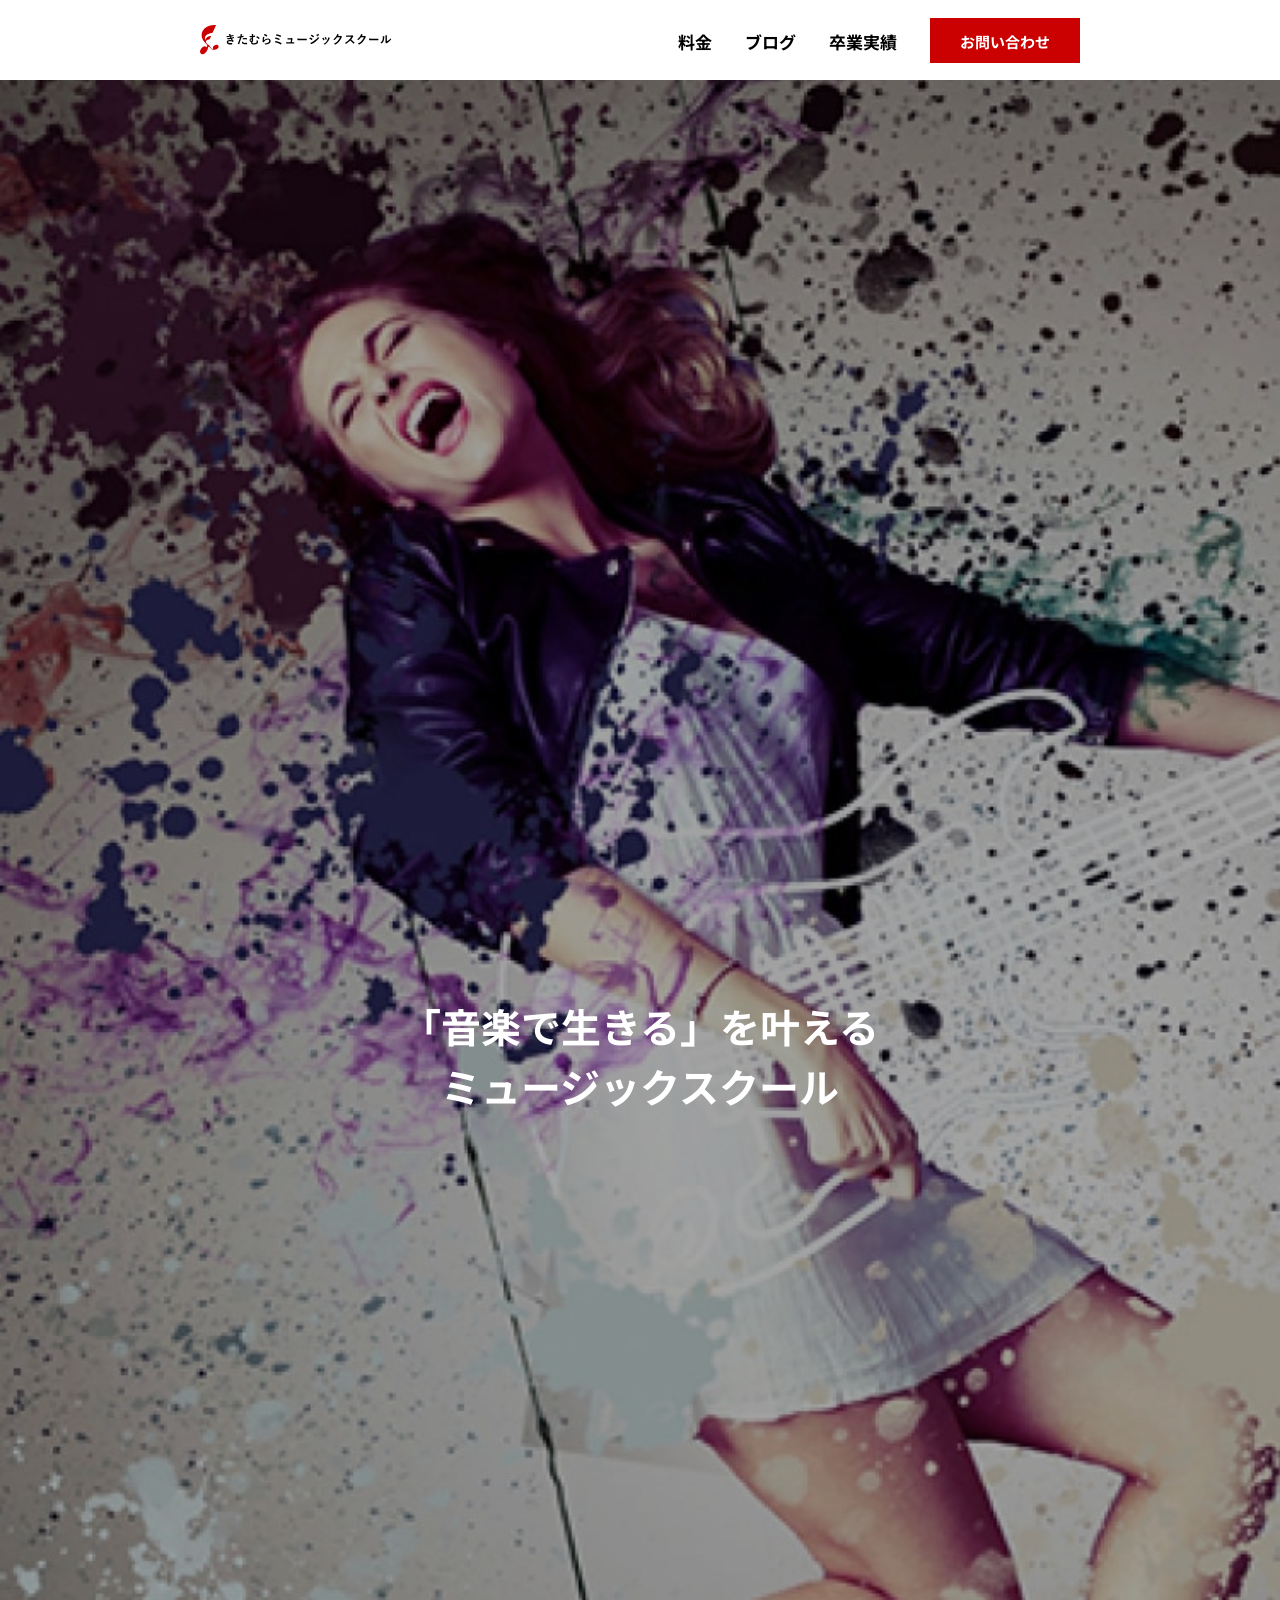
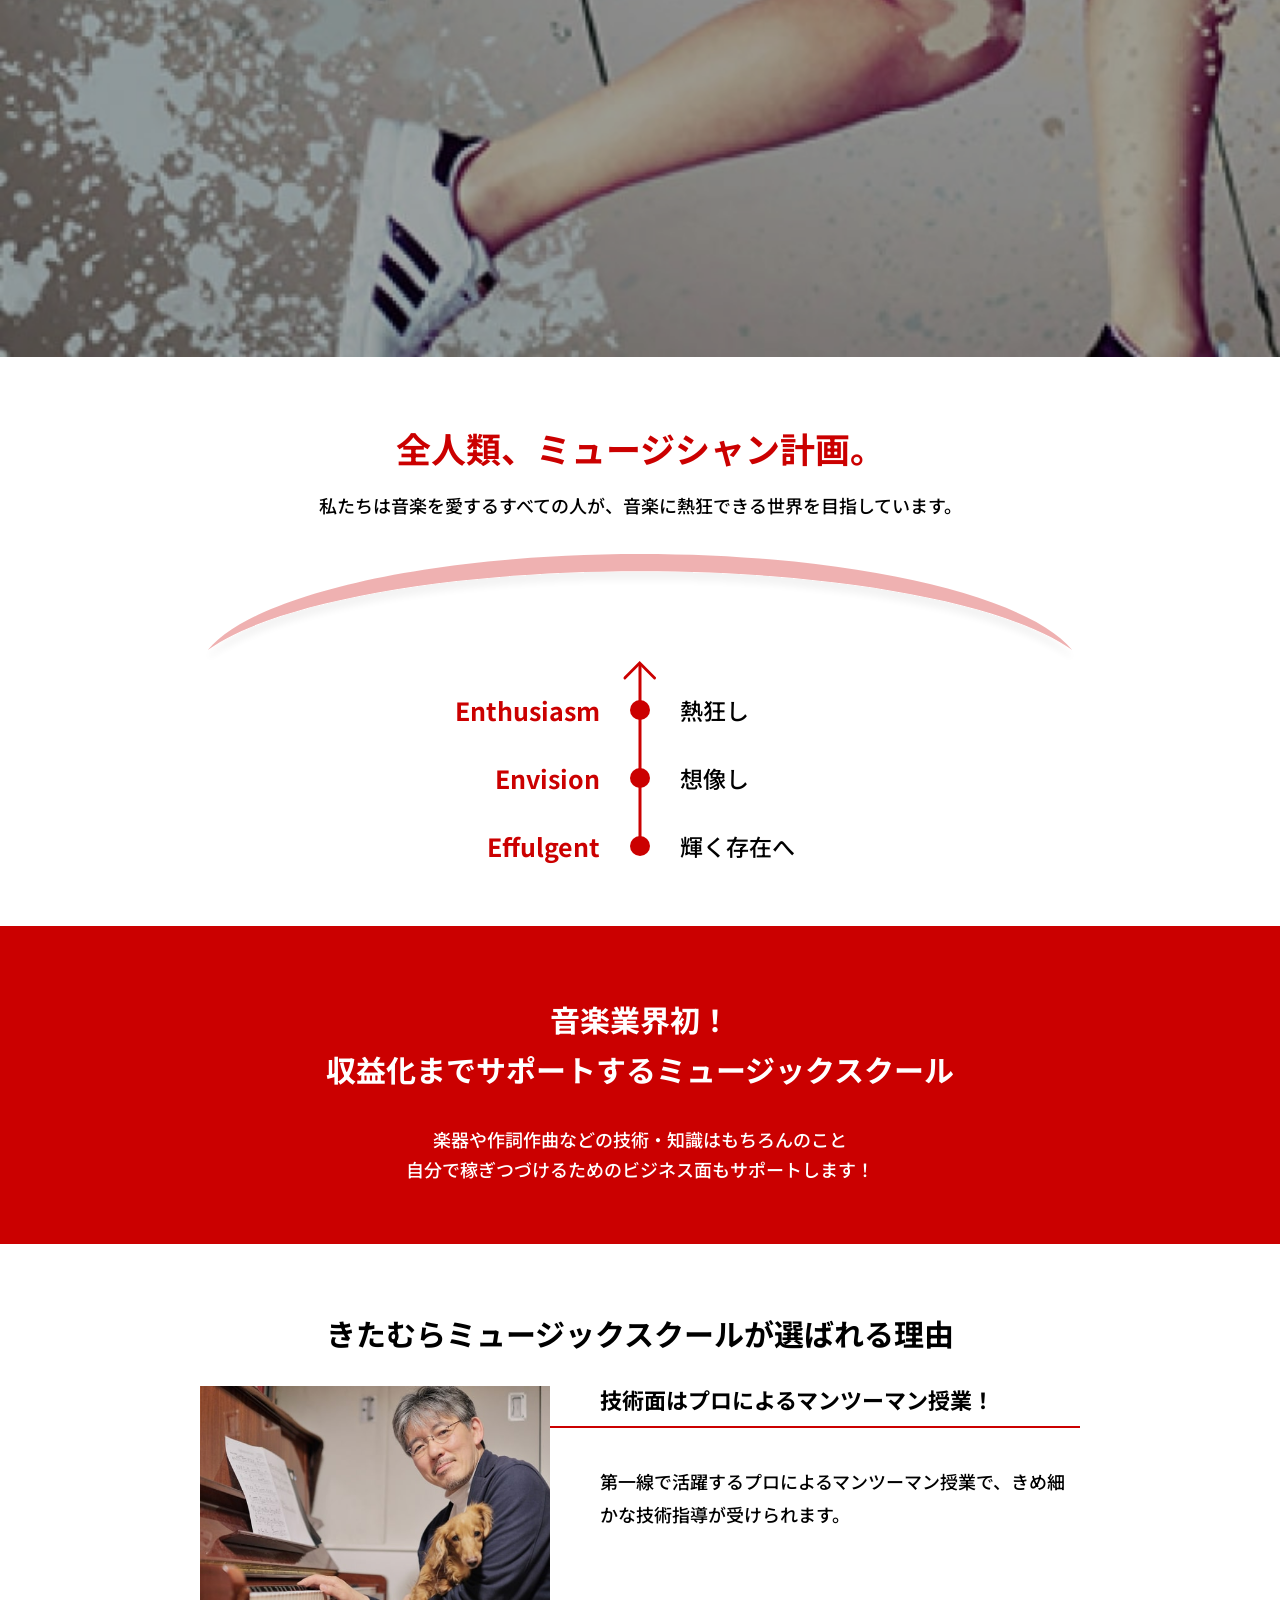
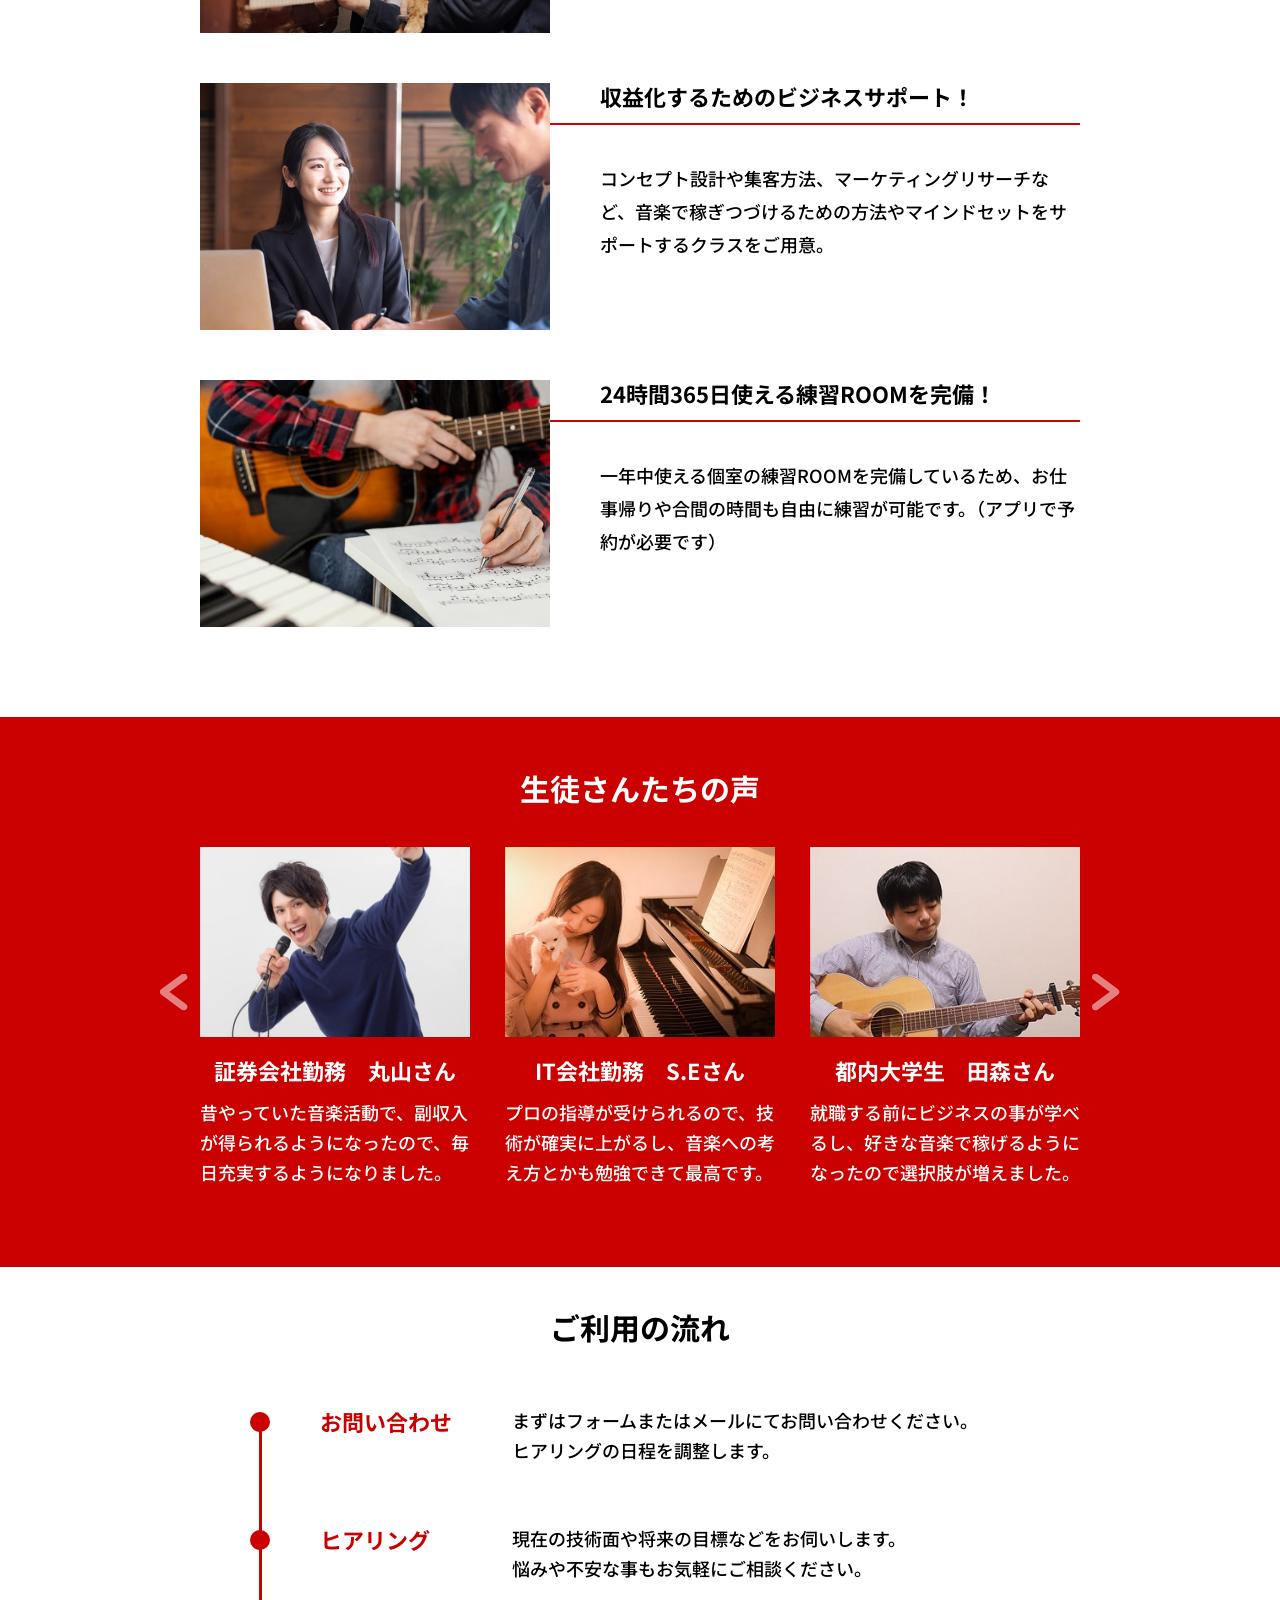
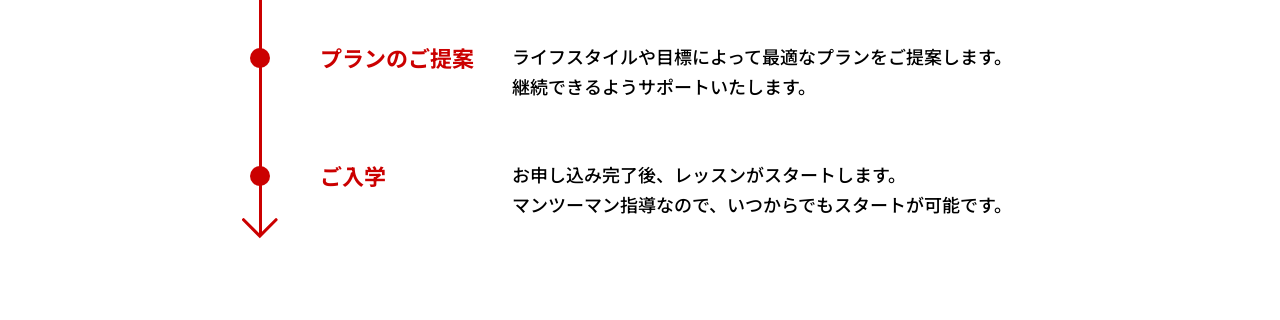
==== commit d12d2c74: "R8.1.12 最終チェック2回目(2)修正提出" ====
--- a/index.html
+++ b/index.html
@@ -22,7 +22,8 @@
         <h1 class="header__logo">
           <!-- <h1> -->
             <a href="./index.html">
-              <span>きたむらミューシックスクール</span>
+              <!-- <span>きたむらミューシックスクール</span> -->
+              <span class="u-visually-hidden">きたむらミューシックスクール</span>
               <picture>
                 <source srcset="./images/logo.svg" media="(min-width: 768px)">
                 <img src="./images/logo-sp.svg" alt="きたむらミューシックスクール">
--- a/css/style.css
+++ b/css/style.css
@@ -1445,18 +1445,19 @@
 }
 
 .p-card--blog-details h3.p-card__title:before {
+  content: "";
   position: absolute;
-  content: "";
-  width: 0.1875rem;
-  height: 100%;
   top: 50%;
   left: 0;
   transform: translateY(-50%);
+  width: 0.1875rem;
+  height: 83.3%;
   background-color: #000000;
 }
 @media (min-width: 768px) {
   .p-card--blog-details h3.p-card__title:before {
     top: 44%;
+    height: 50%;
   }
 }
 
@@ -1881,10 +1882,6 @@
 
 .header__logo a:hover {
   opacity: 0.7;
-}
-
-.header__logo span {
-  display: none;
 }
 
 /*--sp用メニュー--*/
@@ -3913,6 +3910,7 @@
   padding: 0.29375rem 1.25rem 0.14375rem;
   font-size: 0.9375rem;
   line-height: 2.2;
+  letter-spacing: 0;
   border: 0.5px solid #000000;
 }
 
@@ -4111,4 +4109,16 @@
 
 .u-pt5 {
   padding-top: 0.3125rem;
+}
+
+.u-visually-hidden {
+  position: absolute;
+  width: 1px;
+  height: 1px;
+  margin: -1px;
+  padding: 0;
+  overflow: hidden;
+  clip: rect(0, 0, 0, 0);
+  white-space: nowrap;
+  border: 0;
 }/*# sourceMappingURL=style.css.map */
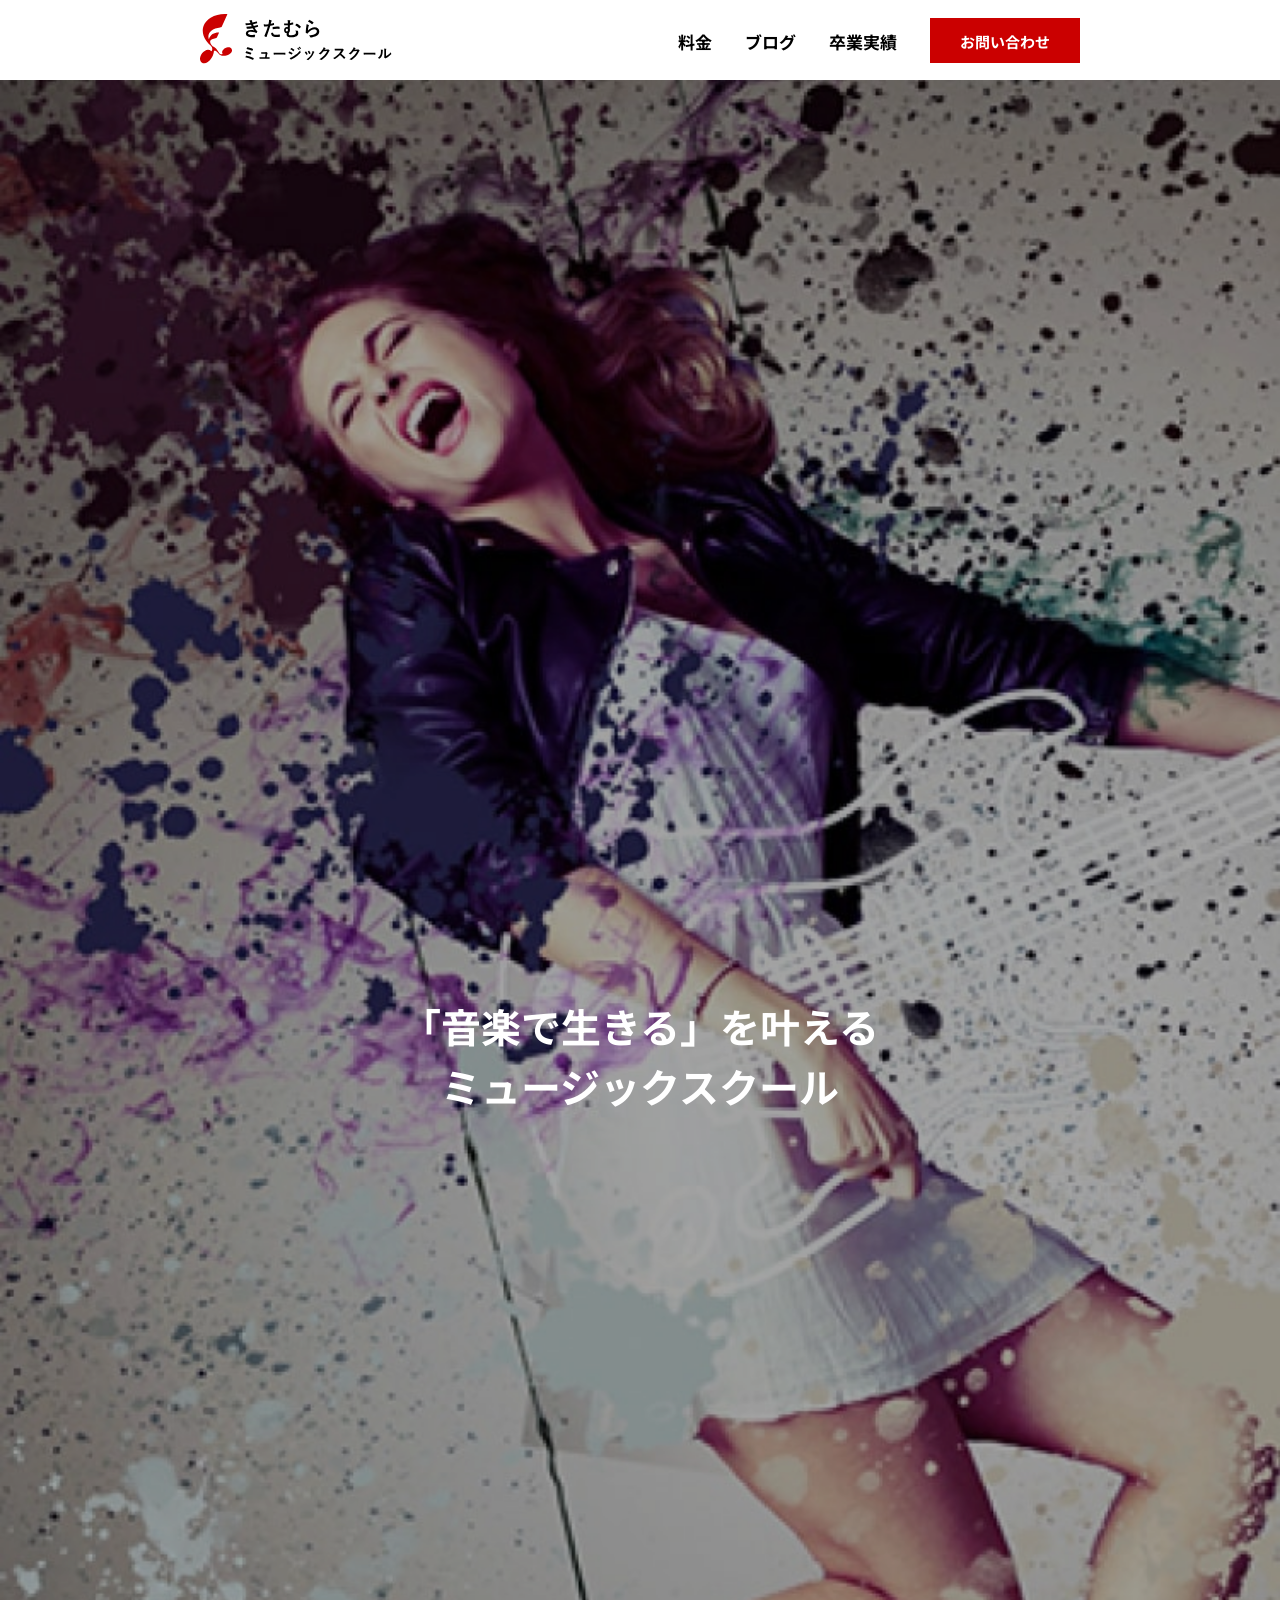
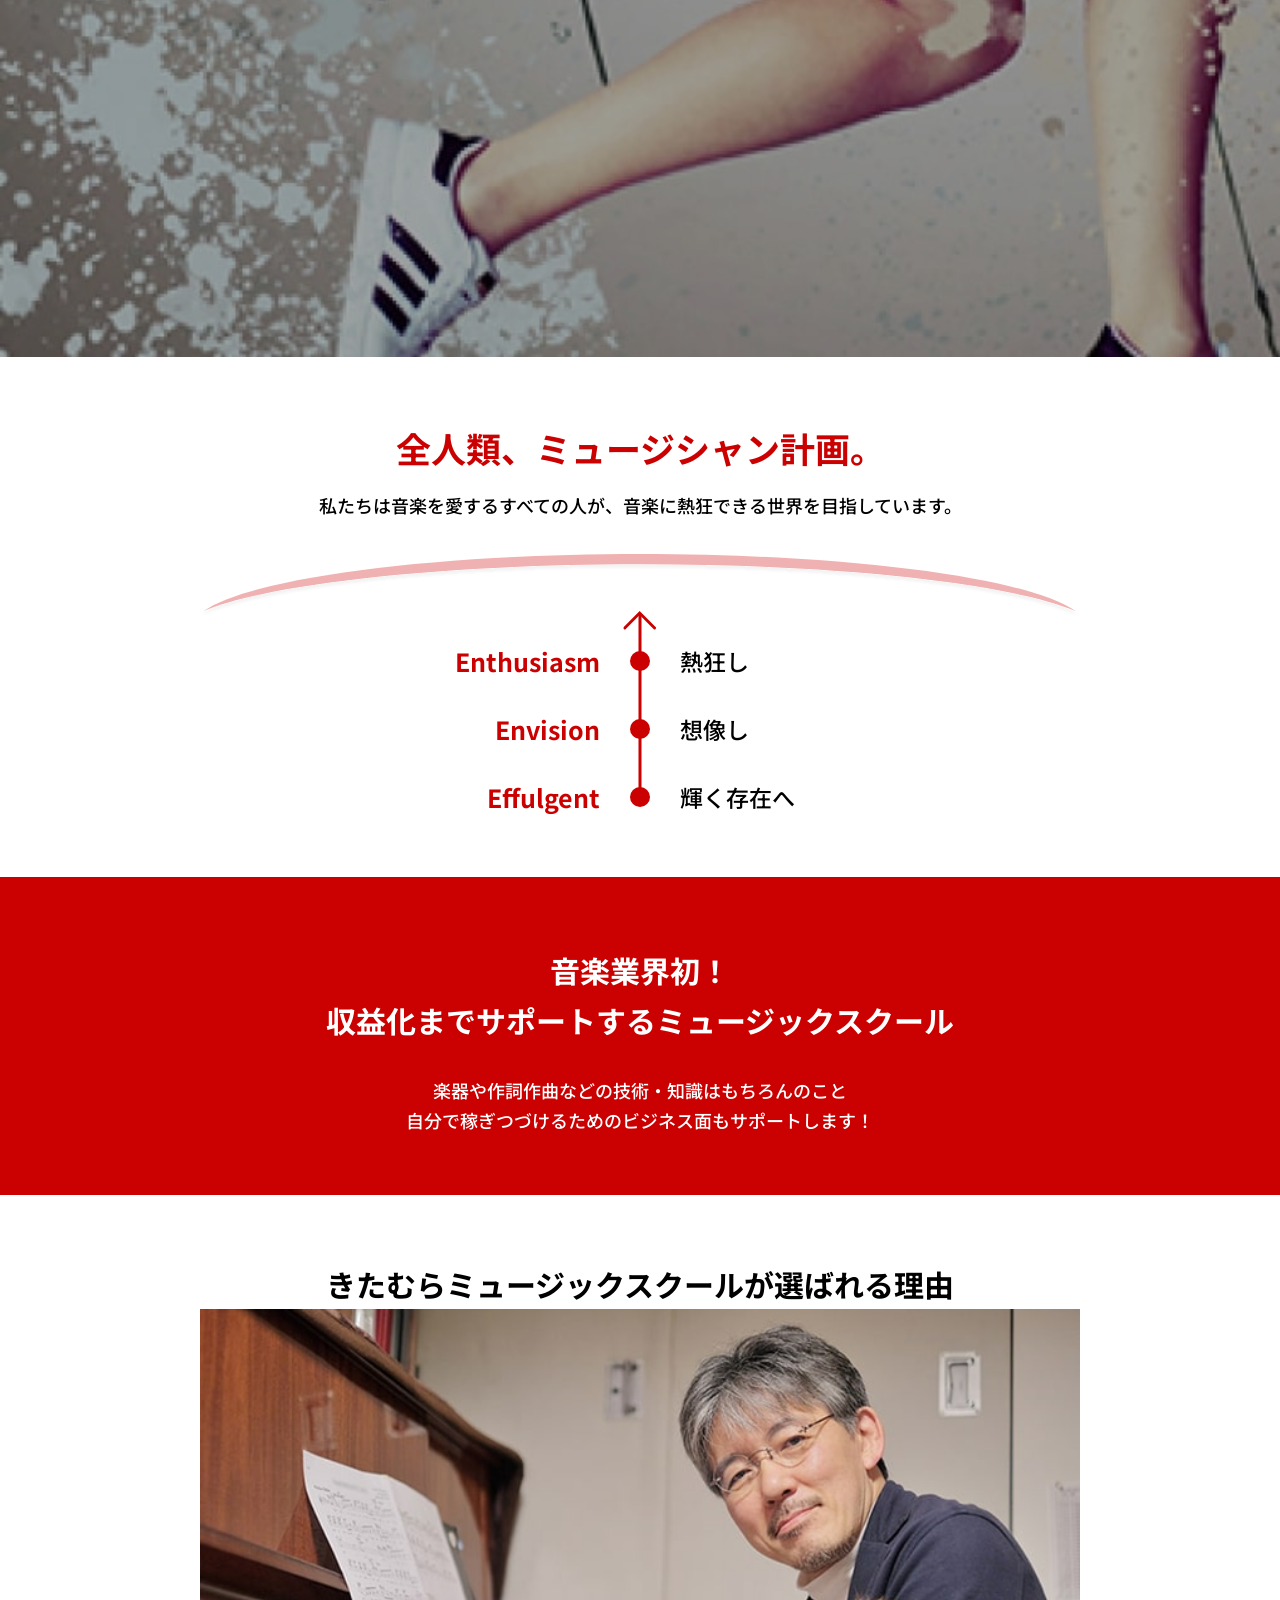
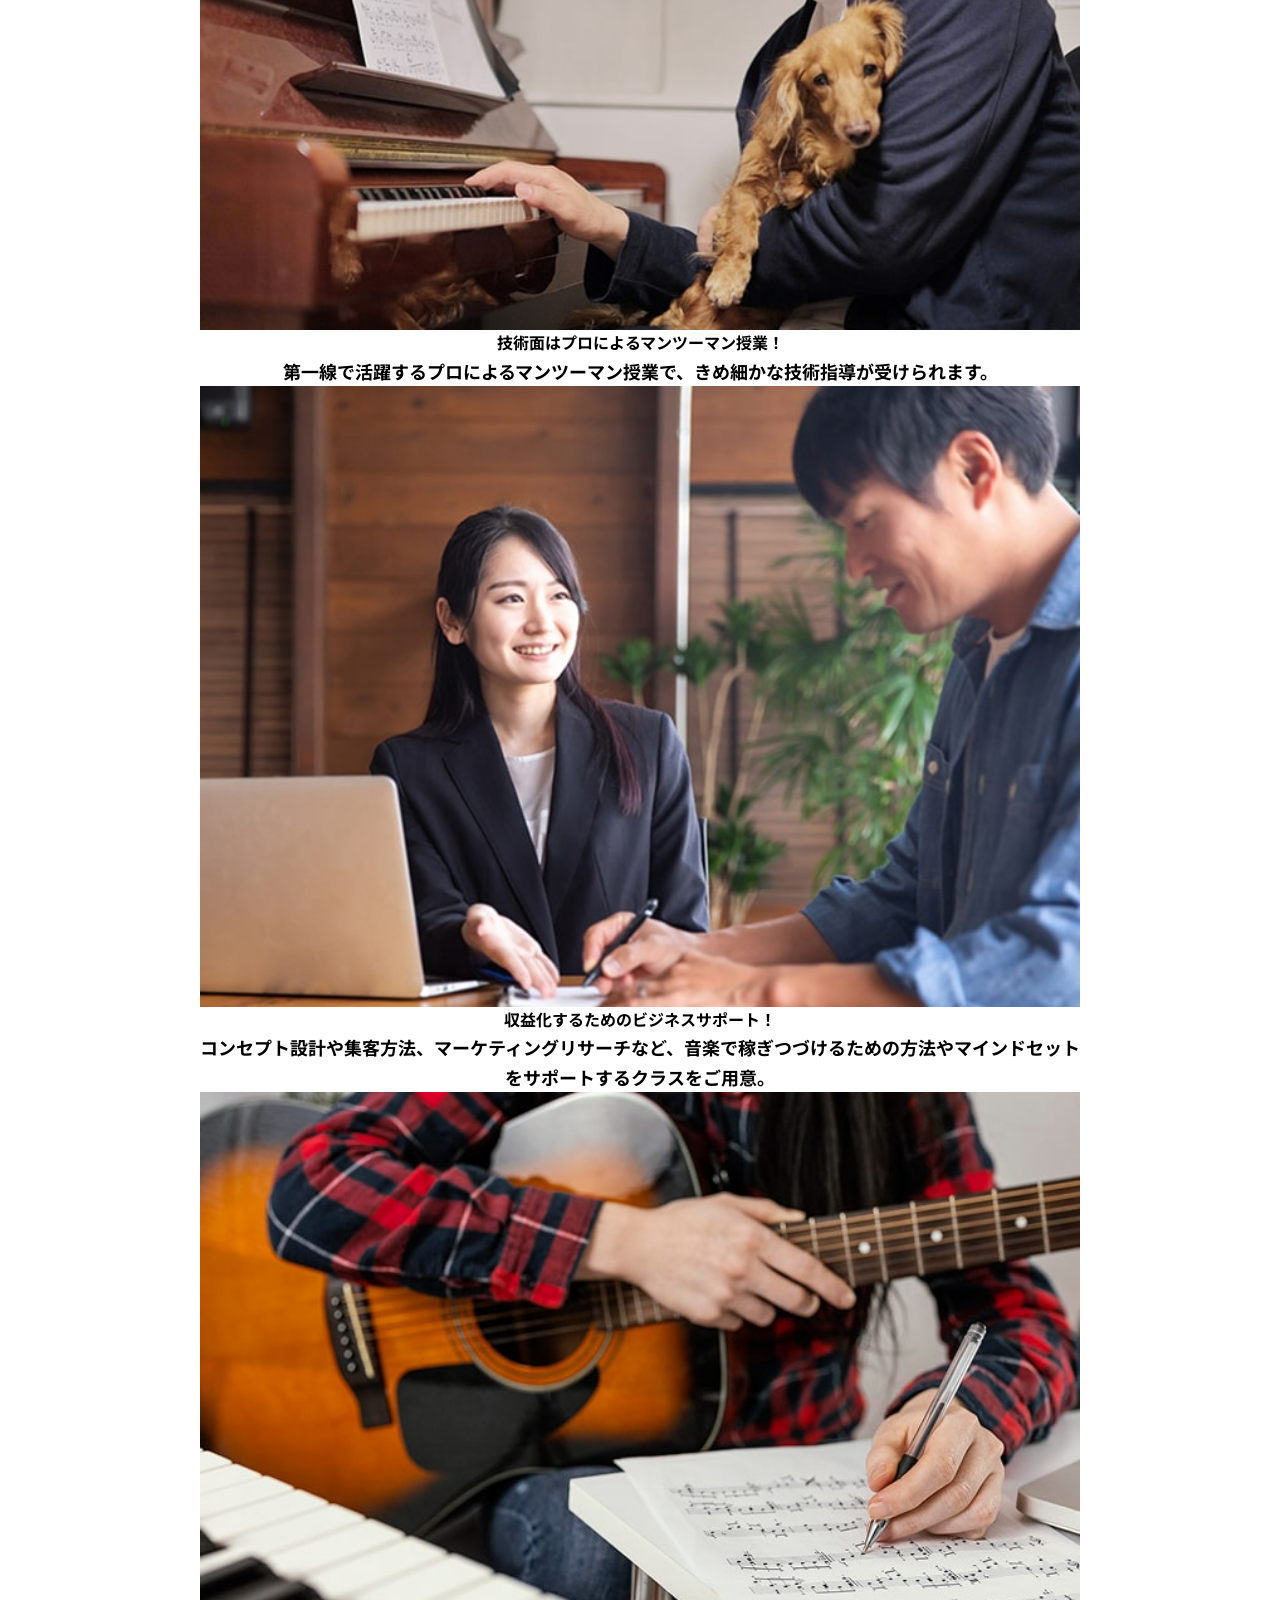
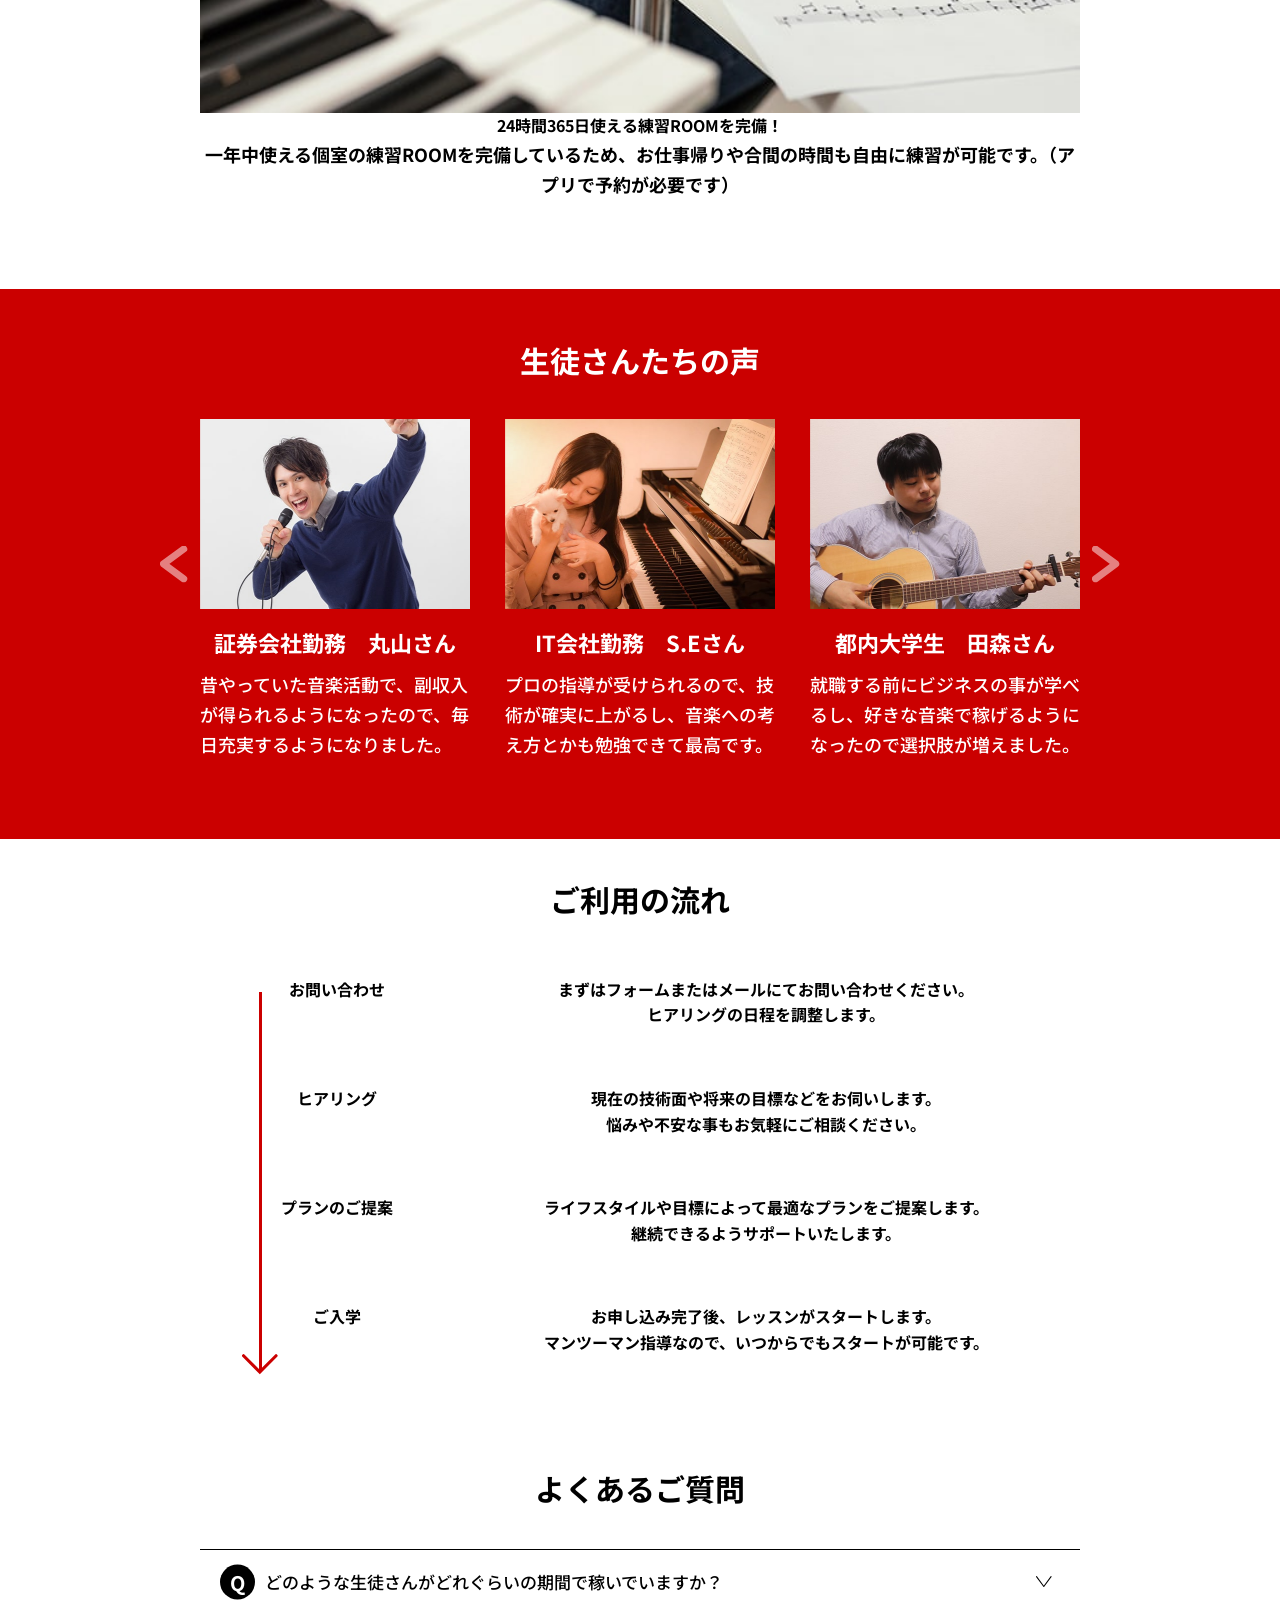
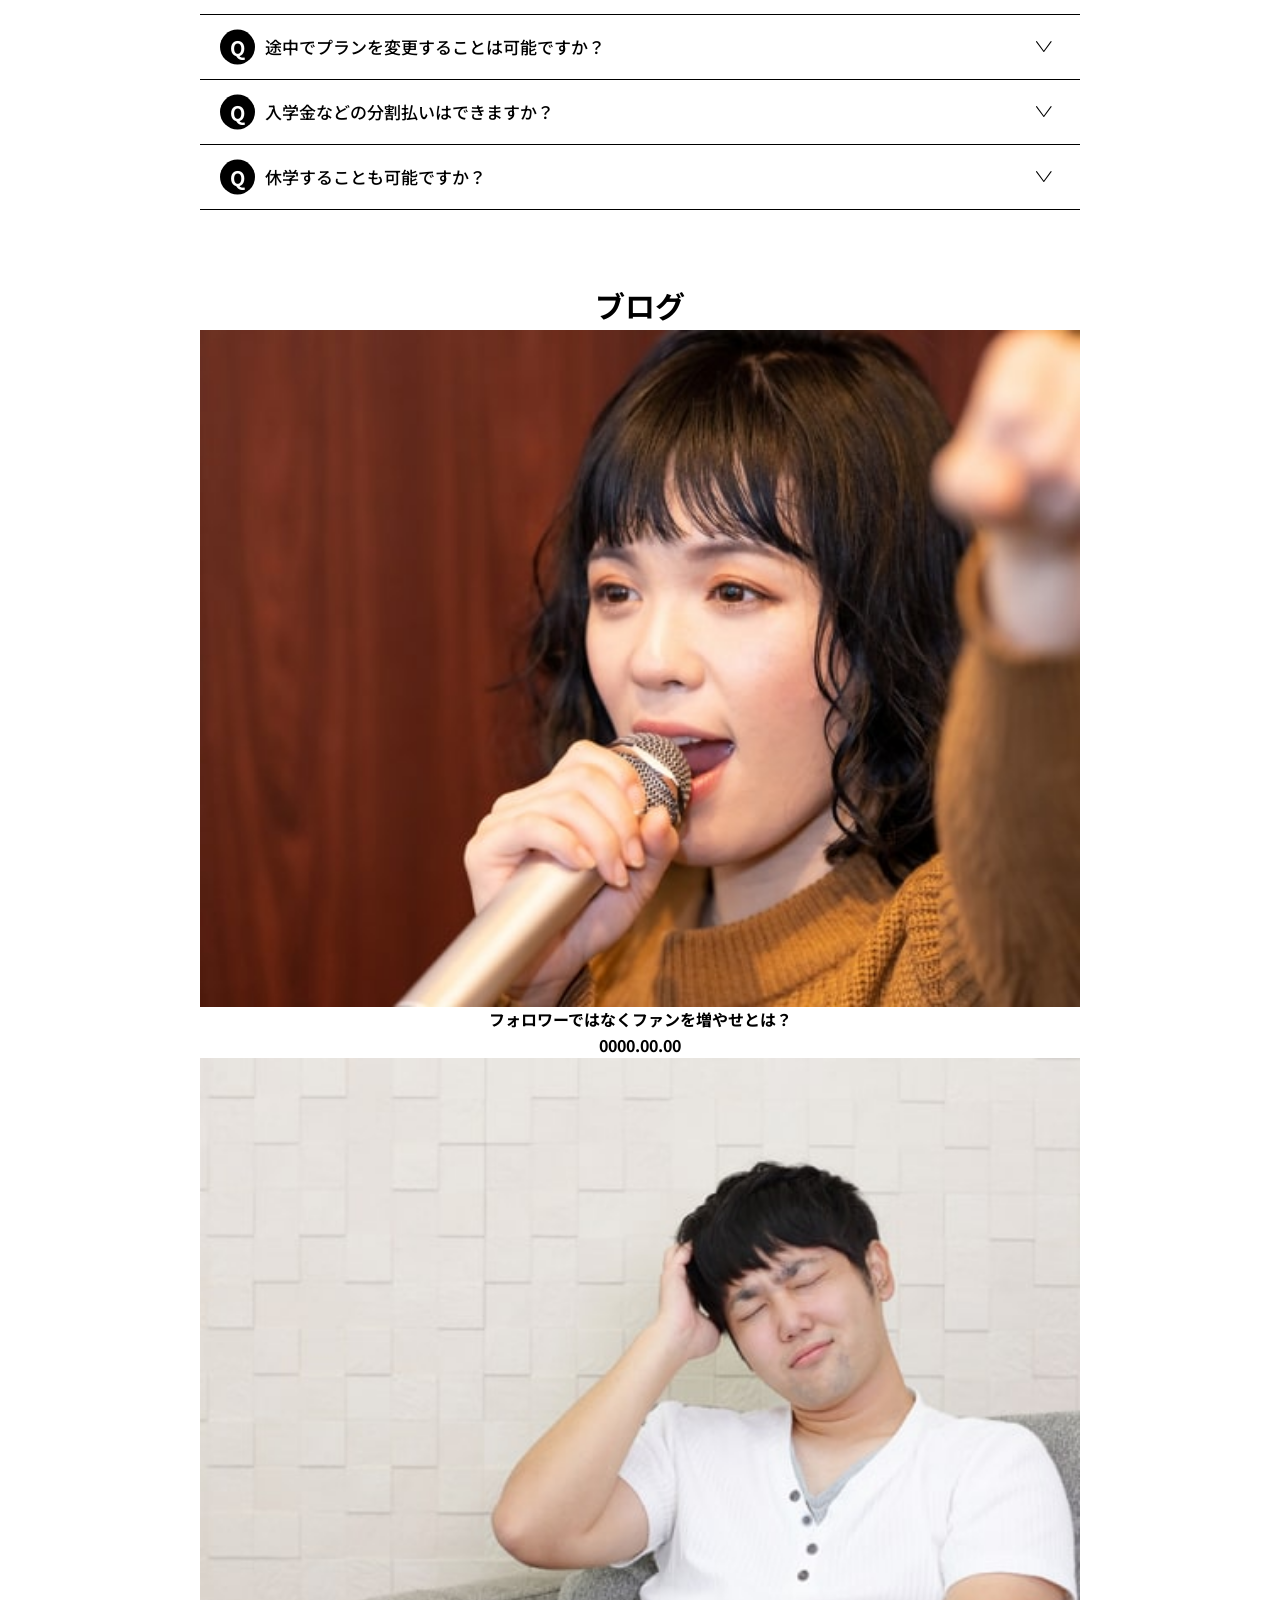
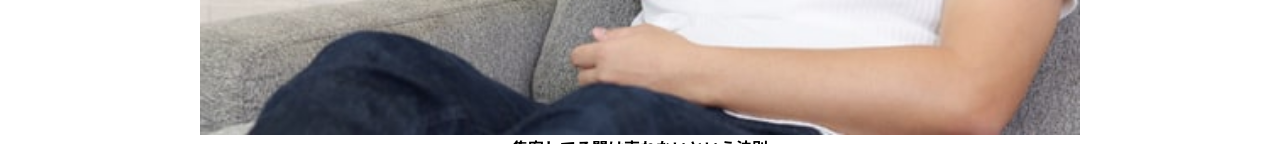
==== commit 05f74298: "R8.1.15 TOPページclass名p-ca-rd見直し" ====
--- a/index.html
+++ b/index.html
@@ -65,9 +65,9 @@
           <li><a href="./result-list.html">卒業実績</a></li>
       </ul>
     </nav> -->
-    <main>
+    <main class="top">
       <!-- fv -->
-      <section class="fv">
+      <section class="top__fv fv">
         <picture>
           <source srcset="./images/fv.jpg" media="(min-width: 768px)">
           <img src="./images/fv-sp.jpg" alt="HOMEページ ファーストビュー">
@@ -75,7 +75,7 @@
         <h2 class="fv__catch">「音楽で生きる」<br class="u-sp">を叶える<br>ミュージックスクール</h2>
       </section>
       <!-- vision -->
-      <section class="top-vision" id="vision">
+      <section class="top__vision top-vision" id="vision">
         <div class="l-inner">
           <div class="top-vision__message">
             <h2 class="top-vision__title">全人類、<br class="u-sp">ミュージシャン計画。</h2>
@@ -104,58 +104,65 @@
         </div>
       </section>
       <!-- support サポート -->
-      <section class="top-support" id="support">
+      <section class="top__support top-support" id="support">
         <div class="l-inner">
           <h2 class="c-title c-title--top-page c-title--white">音楽業界初！<br>収益化までサポートする<br class="u-sp">ミュージックスクール</h2>
           <p class="top-support__text">楽器や作詞作曲などの<br class="u-sp">技術・知識はもちろんのこと<br>自分で稼ぎつづけるための<br class="u-sp">ビジネス面もサポートします！</p>
         </div>
       </section>
       <!-- reason 理由 -->
-      <section class="top-reason" id="reason">
+      <section class="top__reason top-reason" id="reason">
         <div class="l-inner">
           <h2 class="c-title c-title--top-page">きたむらミュージック<br class="u-sp">スクールが選ばれる理由</h2>
-          <ul class="top-reason__wrapper card-lists">
+          <ul class="top-reason__lists">
+          <!-- <ul class="top-reason__wrapper card-lists"> -->
             <!--reason1-->
-            <li class="p-card p-card--horizontal p-card--reason">
-              <div class="p-card__img">
+            <li class="top-reason__list">
+            <!-- <li class="p-card p-card--horizontal p-card--reason"> -->
+              <div class="top-reason__img">
+              <!-- <div class="p-card__img"> -->
                 <picture>
                   <source srcset="./images/reason01.jpg" media="(min-width: 768px)">
                   <img src="./images/reason01-sp.jpg" alt="選ばれる理由１">
                 </picture>
               </div>
-              <div class="p-card__body">
-                <h3 class="p-card__title">技術面はプロによるマンツーマン授業！</h3>
-                <p class="p-card__text">
+              <div class="top-reason__body">
+                <h3 class="top-reason__title">技術面はプロによるマンツーマン授業！</h3>
+                <p class="top-reason__text">
                   第一線で活躍するプロによるマンツーマン授業で、きめ細かな技術指導が受けられます。
                 </p>
               </div>
             </li>
             <!--reason2-->
-            <li class="p-card p-card--horizontal p-card--reason">
-              <div class="p-card__img">
+            <li class="top-reason__list">
+            <!-- <li class="p-card p-card--horizontal p-card--reason"> -->
+              <div class="top-reason__img">
+              <!-- <div class="p-card__img"> -->
                 <picture>
                   <source srcset="./images/reason02.jpg" media="(min-width: 768px)">
                   <img src="./images/reason02-sp.jpg" alt="選ばれる理由２">
                 </picture>
               </div>
-              <div class="p-card__body">
-                <h3 class="p-card__title">収益化するためのビジネスサポート！</h3>
-                <p class="p-card__text">
+              <div class="top-reason__body">
+                <h3 class="top-reason__title">収益化するためのビジネスサポート！</h3>
+                <p class="top-reason__text">
                   コンセプト設計や集客方法、マーケティングリサーチなど、音楽で稼ぎつづけるための方法やマインドセットをサポートするクラスをご用意。
                 </p>
               </div>
             </li>
             <!--reason3-->
-            <li class="p-card p-card--horizontal p-card--reason">
-              <div class="p-card__img">
+            <li class="top-reason__list">
+            <!-- <li class="p-card p-card--horizontal p-card--reason"> -->
+              <div class="top-reason__img">
+              <!-- <div class="p-card__img"> -->
                 <picture>
                   <source srcset="./images/reason03.jpg" media="(min-width: 768px)">
                   <img src="./images/reason03-sp.jpg" alt="選ばれる理由３">
                 </picture>
               </div>
-              <div class="p-card__body">
-                <h3 class="p-card__title">24時間365日使える練習ROOMを完備！</h3>
-                <p class="p-card__text">
+              <div class="top-reason__body">
+                <h3 class="top-reason__title">24時間365日使える練習ROOMを完備！</h3>
+                <p class="top-reason__text">
                   一年中使える個室の練習ROOMを完備しているため、お仕事帰りや合間の時間も自由に練習が可能です。（アプリで予約が必要です）
                 </p>
               </div>
@@ -164,7 +171,7 @@
         </div>
       </section>
       <!-- voice 生徒さんたちの声 -->
-      <section class="top-voice splide" id="voice" aria-labelledby="voice__title">
+      <section class="top__voice top-voice splide" id="voice" aria-labelledby="voice__title">
         <div class="top-voice__inner">
         <!-- <div class="l-inner l-inner__top-voice"> -->
           <h2 class="c-title c-title--top-page c-title--white" id="voice__title">生徒さんたちの声</h2>
@@ -234,27 +241,27 @@
         </div>
       </section>
       <!-- flow ご利用の流れ -->
-      <section class="top-flow">
+      <section class="top__flow top-flow">
         <div class="l-inner">
           <h2 class="c-title c-title--top-page">ご利用の流れ</h2>
           <dl class="top-flow__list">
-            <dt class="top-flow__step-title">お問い合わせ</dt>
-            <dd class="top-flow__step-discriptiom">
+            <dt class="top-flow__title">お問い合わせ</dt>
+            <dd class="top-flow__discriptiom">
               まずはフォームまたはメールにてお問い合わせください。<br>
               ヒアリングの日程を調整します。
             </dd>
-            <dt class="top-flow__step-title">ヒアリング</dt>
-            <dd class="top-flow__step-discriptiom">
+            <dt class="top-flow__title">ヒアリング</dt>
+            <dd class="top-flow__discriptiom">
               現在の技術面や将来の目標などをお伺いします。<br>
               悩みや不安な事もお気軽にご相談ください。
             </dd>
-            <dt class="top-flow__step-title">プランのご提案</dt>
-            <dd class="top-flow__step-discriptiom">
+            <dt class="top-flow__title">プランのご提案</dt>
+            <dd class="top-flow__discriptiom">
               ライフスタイルや目標によって最適なプランをご提案します。<br>
               継続できるようサポートいたします。
             </dd>
-            <dt class="top-flow__step-title">ご入学</dt>
-            <dd class="top-flow__step-discriptiom">
+            <dt class="top-flow__title">ご入学</dt>
+            <dd class="top-flow__discriptiom">
               お申し込み完了後、レッスンがスタートします。<br>
               マンツーマン指導なので、いつからでもスタートが可能です。
             </dd>
@@ -262,7 +269,7 @@
         </div>
       </section>
       <!-- faq よくあるご質問 -->
-      <section class="top-faq">
+      <section class="top__faq top-faq">
         <div class="l-inner">
           <h2 class="c-title c-title--top-page">よくあるご質問</h2>
           <div class="top-faq__accordion top-faq-accodion">
@@ -335,55 +342,65 @@
         </div>
       </section>
       <!-- blog ブログ -->
-      <section class="top-blog">
+      <section class="top__blog top-blog">
         <div class="l-inner">
           <h2 class="c-title c-title--top-page">ブログ</h2>
-          <ul class="top-blog__wrapper card-lists card-lists--horizontal">
+          <ul class="top-blog__lists">
+          <!-- <ul class="top-blog__wrapper card-lists card-lists--horizontal"> -->
             <!-- blog1 -->
-            <li>
-              <a href="./blog-details.html" class="p-card p-card--top-blog">
-                <div class="p-card__img">
+            <li class="top-blog__list">
+              <a href="./blog-details.html">
+              <!-- <a href="./blog-details.html" class="p-card p-card--top-blog"> -->
+                <div class="top-blog__img">
+                <!-- <div class="p-card__img"> -->
                   <span class="c-label c-label--responsive-s">SNS</span>
                   <picture>
                     <source srcset="./images/blog03.jpg" media="(min-width: 768px)">
                     <img src="./images/image01-sp.jpg" alt="フォロワーではなくファンを増やせとは？">
                   </picture>
                 </div>
-                <div class="p-card__body">
-                  <h3 class="p-card__title">フォロワーではなくファンを増やせとは？</h3>
-                  <time class="p-card__date" datetime="2025-11-30">0000.00.00</time>
+                <div class="top-blog__body">
+                <!-- <div class="p-card__body"> -->
+                  <h3 class="top-blog__title">フォロワーではなくファンを増やせとは？</h3>
+                  <time class="top-blog__date" datetime="2025-11-30">0000.00.00</time>
                 </div>
               </a>
             </li>
             <!-- blog2 -->
-            <li>
-              <a href="./blog-details.html" class="p-card p-card--top-blog">
-                <div class="p-card__img">
+            <li class="top-blog__list">
+              <a href="./blog-details.html">
+              <!-- <a href="./blog-details.html" class="p-card p-card--top-blog"> -->
+                <div class="top-blog__img">
+                <!-- <div class="p-card__img"> -->
                   <span class="c-label c-label--responsive-s">集客方法</span>
                   <picture>
                     <source srcset="./images/blog02.jpg" media="(min-width: 768px)">
                     <img src="./images/image02-sp.jpg" alt="集客してる間は売れないという法則">
                   </picture>
                 </div>
-                <div class="p-card__body">
-                  <h3 class="p-card__title">集客してる間は売れないという法則</h3>
-                  <time class="p-card__date" datetime="2025-11-30">0000.00.00</time>
+                <div class="top-blog__body">
+                <!-- <div class="p-card__body"> -->
+                  <h3 class="top-blog__title">集客してる間は売れないという法則</h3>
+                  <time class="top-blog__date" datetime="2025-11-30">0000.00.00</time>
                 </div>
               </a>
             </li>
             <!-- blog3 -->
-            <li>
-              <a href="./blog-details.html" class="p-card p-card--top-blog">
-                <div class="p-card__img">
+            <li class="top-blog__list">
+              <a href="./blog-details.html">
+              <!-- <a href="./blog-details.html" class="p-card p-card--top-blog"> -->
+                <div class="top-blog__img">
+                <!-- <div class="p-card__img"> -->
                   <span class="c-label c-label--responsive-s">ギター</span>
                   <picture>
                     <source srcset="./images/blog01.jpg" media="(min-width: 768px)">
                     <img src="./images/image03-sp.jpg" alt="アルペジオが劇的に向上する3つの習慣">
                   </picture>
                 </div>
-                <div class="p-card__body">
-                  <h3 class="p-card__title">アルペジオが劇的に向上する3つの習慣</h3>
-                  <time class="p-card__date" datetime="2025-11-30">0000.00.00</time>
+                <div class="top-blog__body">
+                <!-- <div class="p-card__body"> -->
+                  <h3 class="top-blog__title">アルペジオが劇的に向上する3つの習慣</h3>
+                  <time class="top-blog__date" datetime="2025-11-30">0000.00.00</time>
                 </div>
               </a>
             </li>
--- a/css/style.css
+++ b/css/style.css
@@ -1451,13 +1451,13 @@
   left: 0;
   transform: translateY(-50%);
   width: 0.1875rem;
-  height: 83.3%;
+  height: calc(100% - 0.625rem);
   background-color: #000000;
 }
 @media (min-width: 768px) {
   .p-card--blog-details h3.p-card__title:before {
-    top: 44%;
-    height: 50%;
+    top: 50%;
+    height: calc(100% - 1.25rem);
   }
 }
 
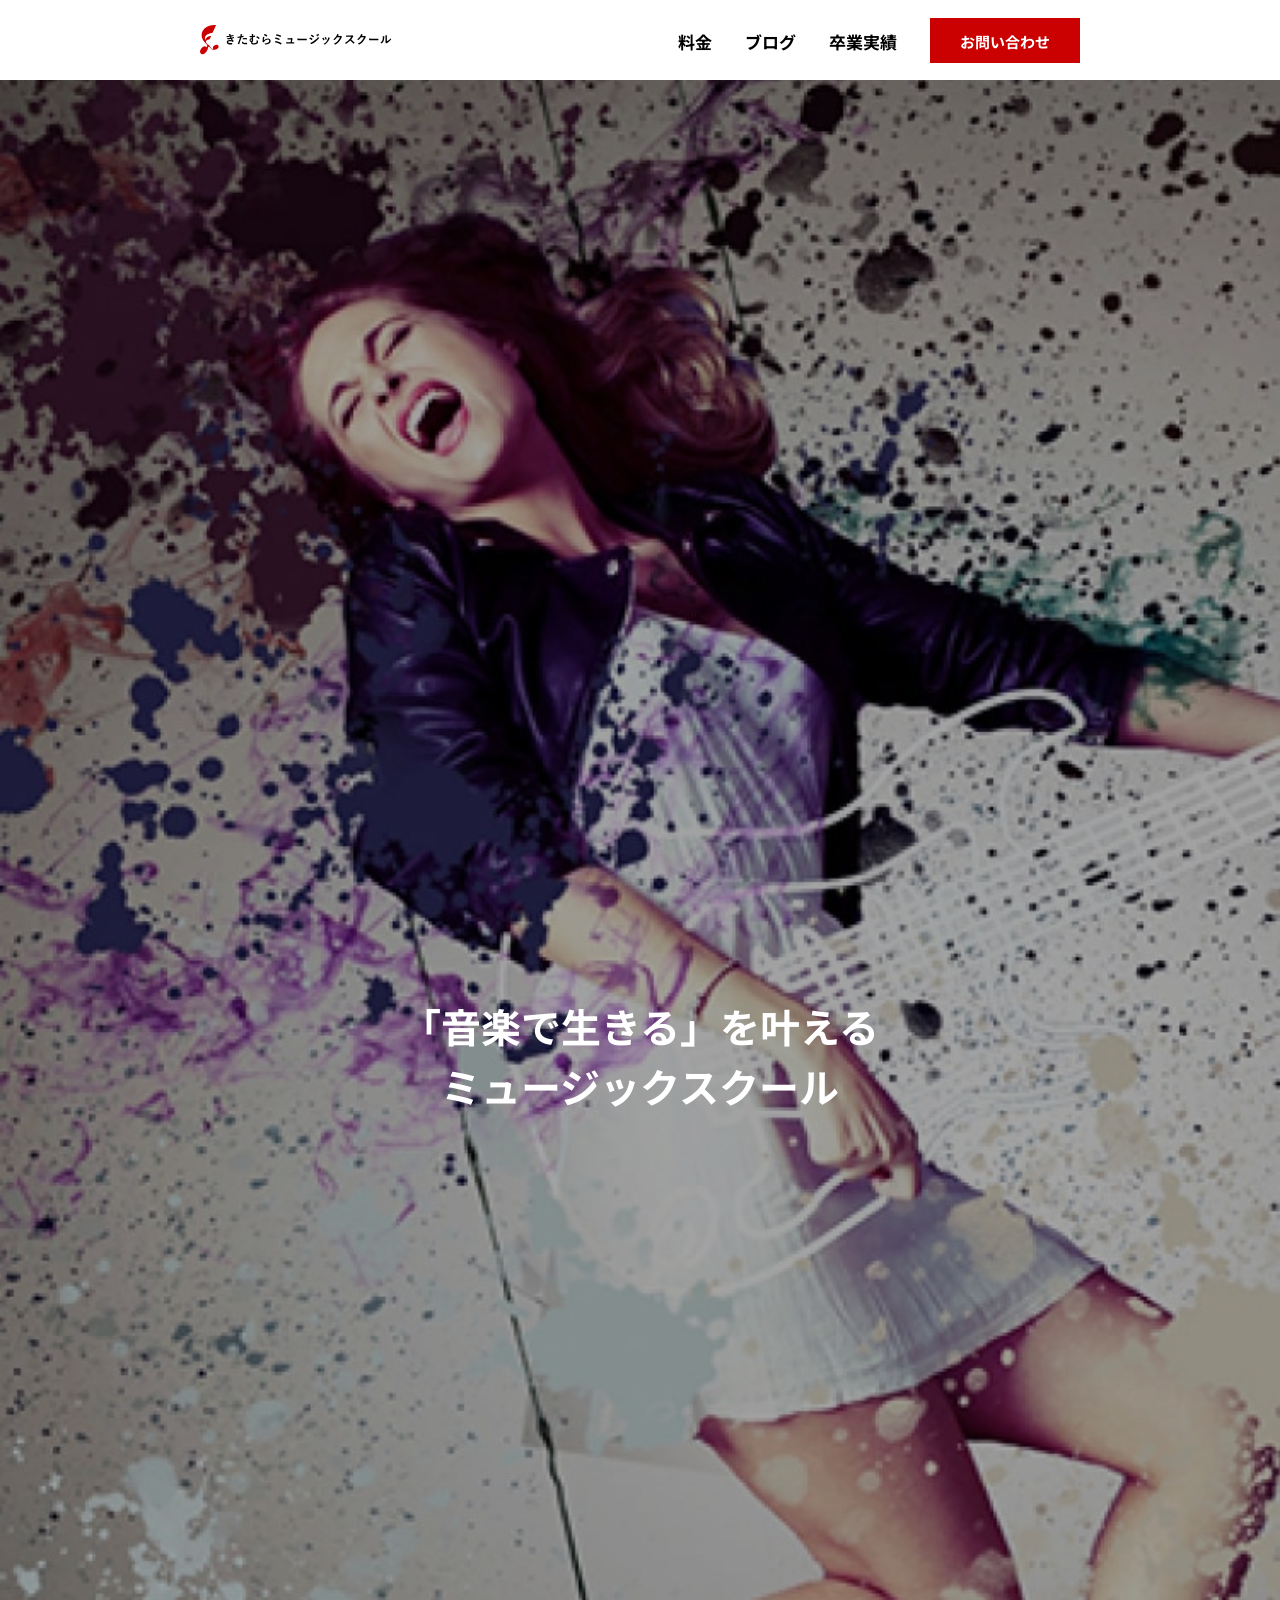
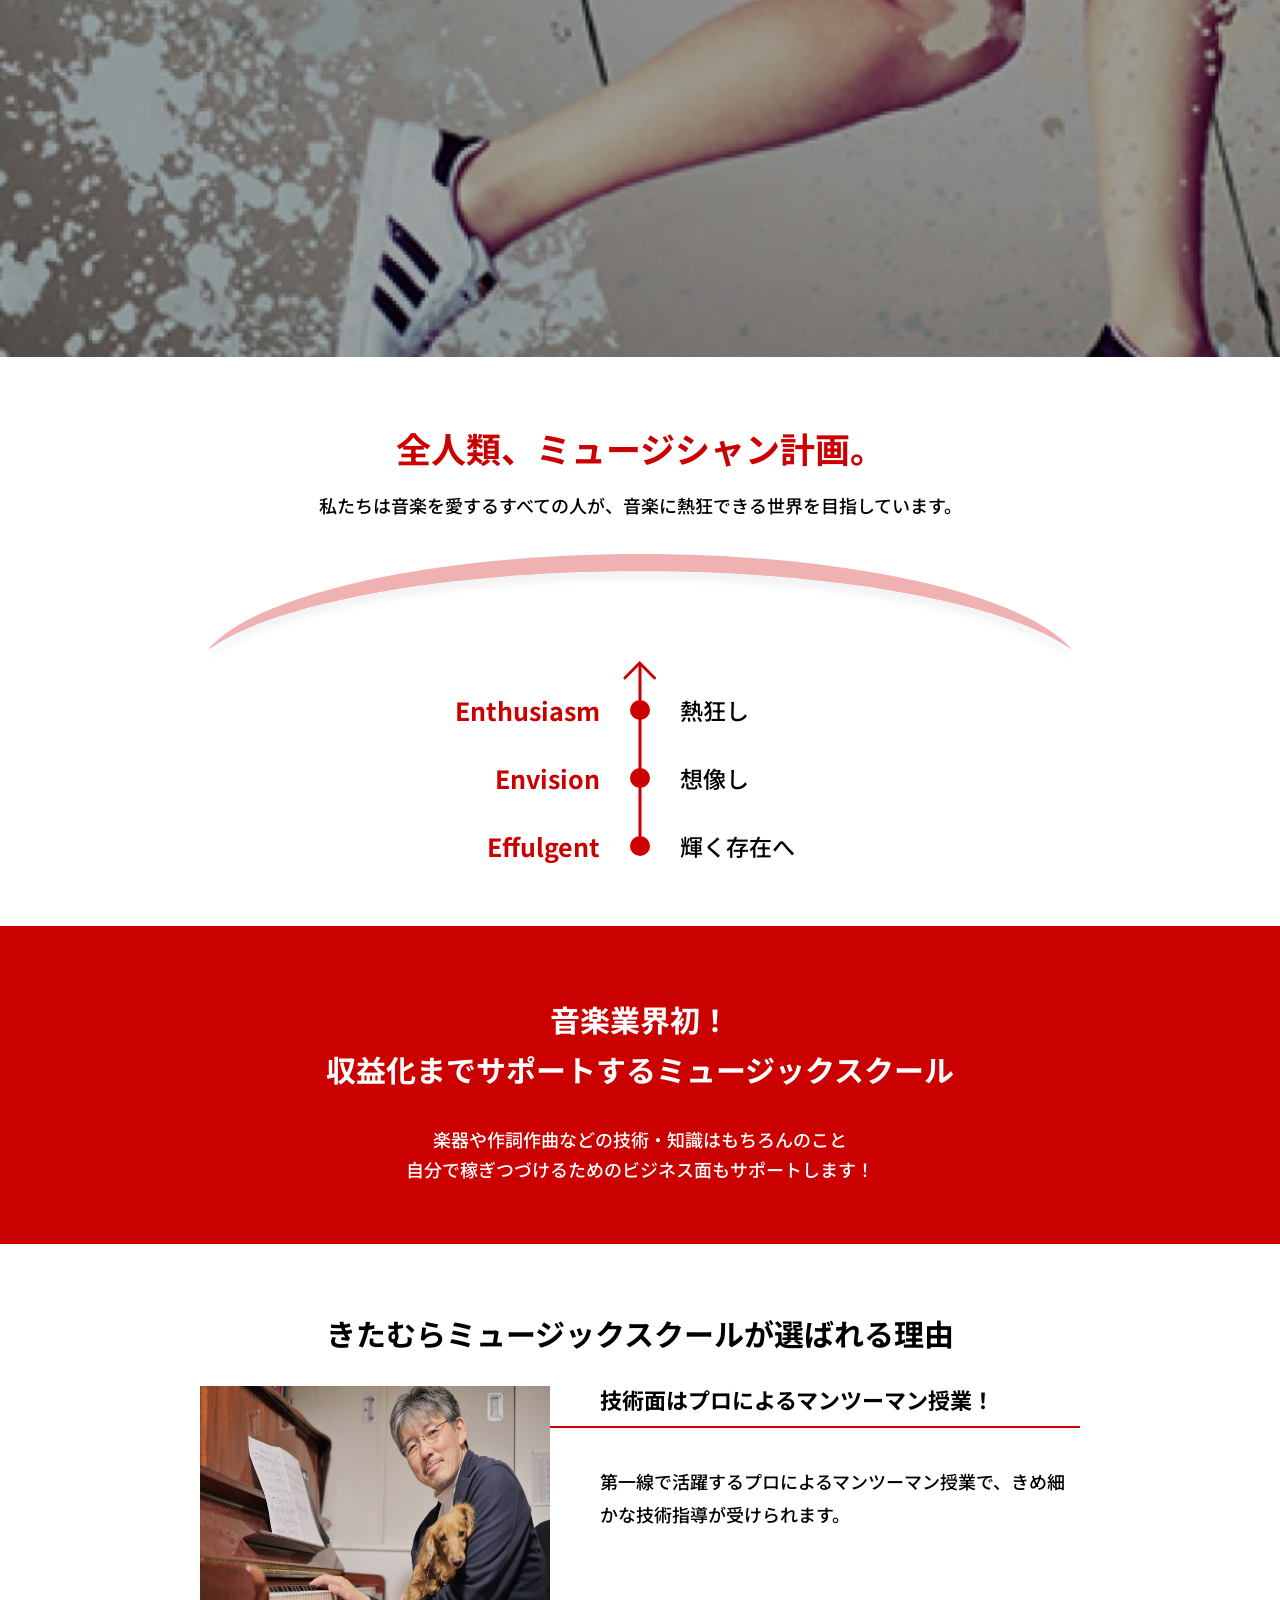
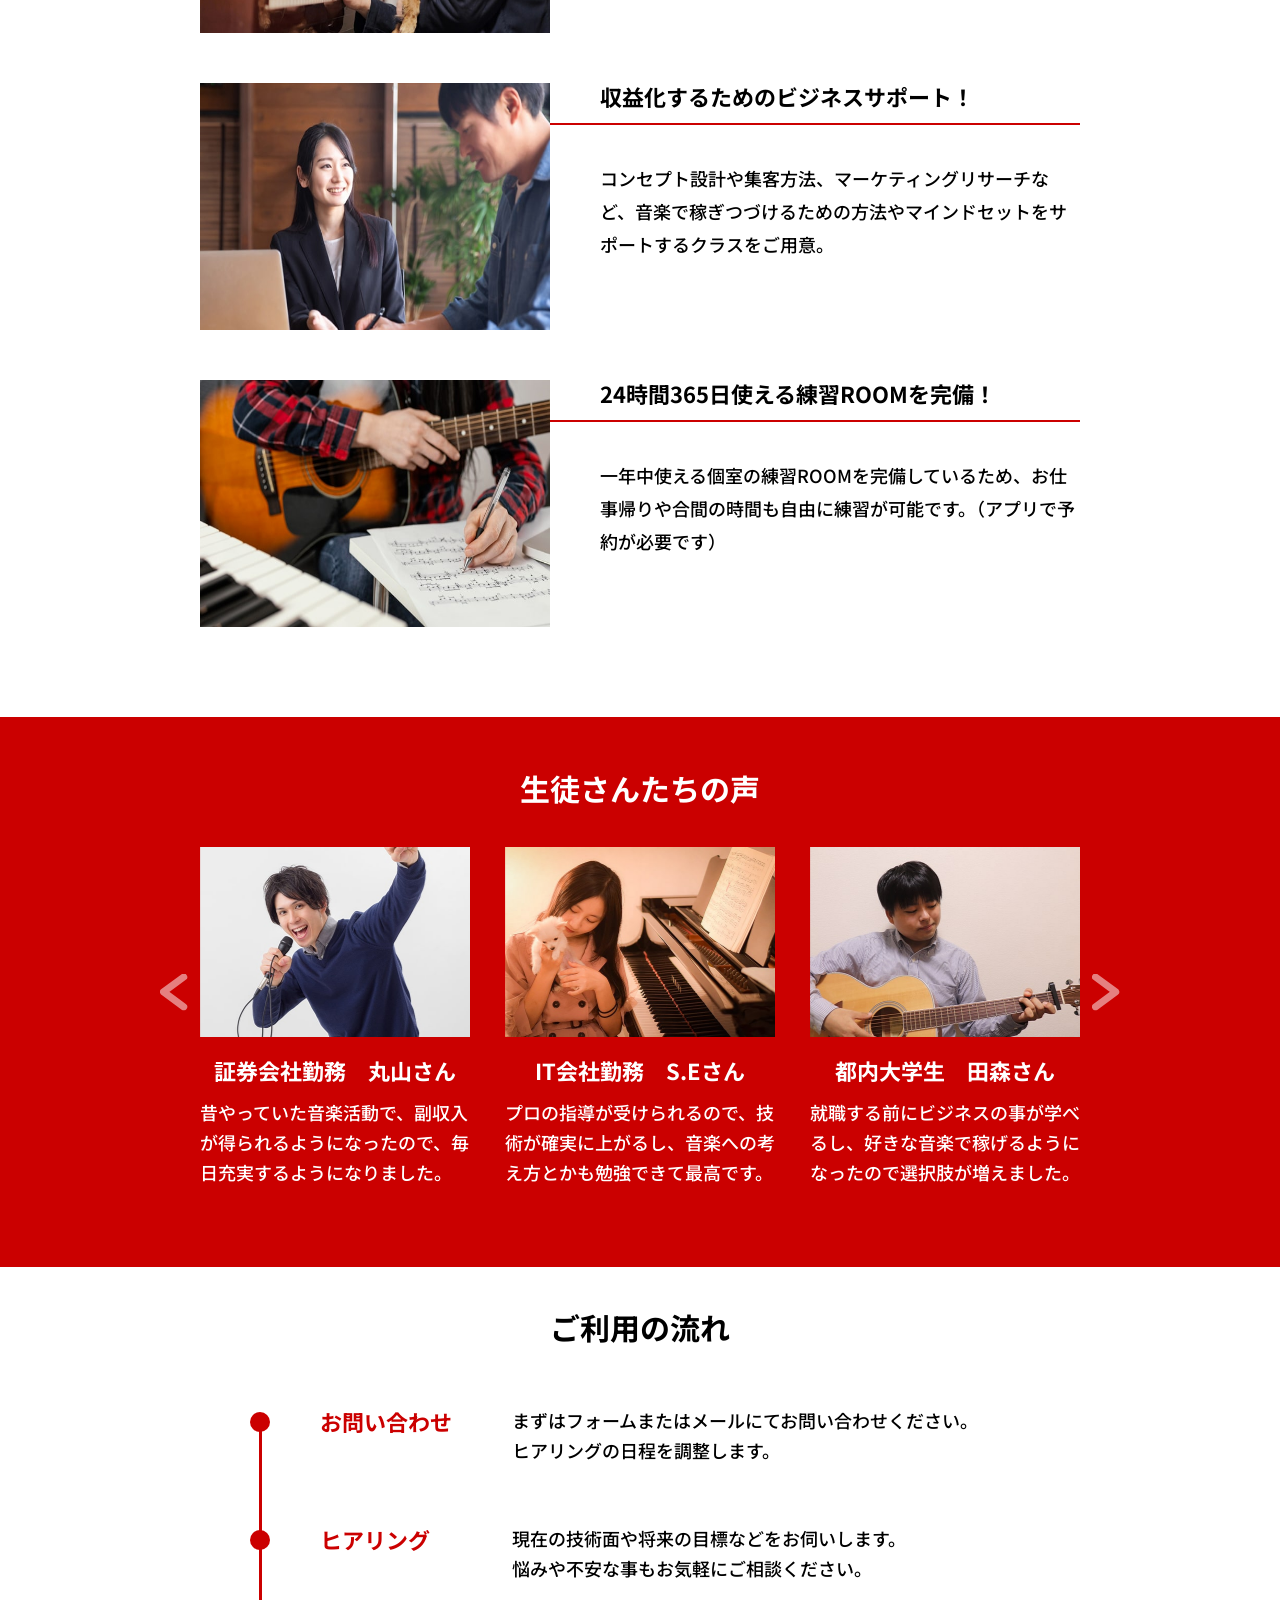
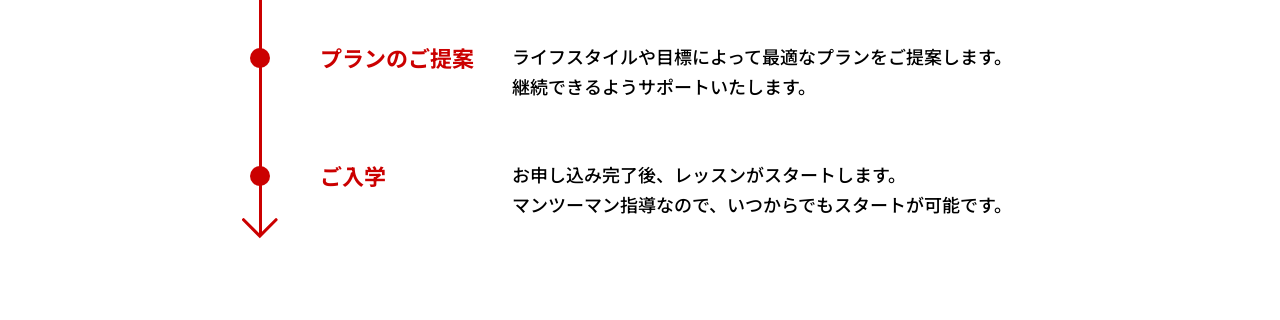
==== commit fa419a4a: "R8.1.15 ブログ一覧ページclass名、p-card見直し" ====
--- a/index.html
+++ b/index.html
@@ -114,10 +114,10 @@
       <section class="top__reason top-reason" id="reason">
         <div class="l-inner">
           <h2 class="c-title c-title--top-page">きたむらミュージック<br class="u-sp">スクールが選ばれる理由</h2>
-          <ul class="top-reason__lists">
+          <ul class="top-reason__items">
           <!-- <ul class="top-reason__wrapper card-lists"> -->
             <!--reason1-->
-            <li class="top-reason__list">
+            <li class="top-reason__item">
             <!-- <li class="p-card p-card--horizontal p-card--reason"> -->
               <div class="top-reason__img">
               <!-- <div class="p-card__img"> -->
@@ -134,7 +134,7 @@
               </div>
             </li>
             <!--reason2-->
-            <li class="top-reason__list">
+            <li class="top-reason__item">
             <!-- <li class="p-card p-card--horizontal p-card--reason"> -->
               <div class="top-reason__img">
               <!-- <div class="p-card__img"> -->
@@ -151,7 +151,7 @@
               </div>
             </li>
             <!--reason3-->
-            <li class="top-reason__list">
+            <li class="top-reason__item">
             <!-- <li class="p-card p-card--horizontal p-card--reason"> -->
               <div class="top-reason__img">
               <!-- <div class="p-card__img"> -->
@@ -345,10 +345,10 @@
       <section class="top__blog top-blog">
         <div class="l-inner">
           <h2 class="c-title c-title--top-page">ブログ</h2>
-          <ul class="top-blog__lists">
+          <ul class="top-blog__items">
           <!-- <ul class="top-blog__wrapper card-lists card-lists--horizontal"> -->
             <!-- blog1 -->
-            <li class="top-blog__list">
+            <li class="top-blog__item">
               <a href="./blog-details.html">
               <!-- <a href="./blog-details.html" class="p-card p-card--top-blog"> -->
                 <div class="top-blog__img">
@@ -367,7 +367,7 @@
               </a>
             </li>
             <!-- blog2 -->
-            <li class="top-blog__list">
+            <li class="top-blog__item">
               <a href="./blog-details.html">
               <!-- <a href="./blog-details.html" class="p-card p-card--top-blog"> -->
                 <div class="top-blog__img">
@@ -386,7 +386,7 @@
               </a>
             </li>
             <!-- blog3 -->
-            <li class="top-blog__list">
+            <li class="top-blog__item">
               <a href="./blog-details.html">
               <!-- <a href="./blog-details.html" class="p-card p-card--top-blog"> -->
                 <div class="top-blog__img">
--- a/css/style.css
+++ b/css/style.css
@@ -1051,10 +1051,6 @@
   text-align: center;
 }
 
-.c-title--top-page {
-  font-size: 1.5625rem;
-  line-height: 1.6;
-}
 @media (min-width: 768px) {
   .c-title--top-page {
     font-size: 1.875rem;
@@ -1128,212 +1124,12 @@
 /***************
 card 選ばれる理由
 ***************/
-.p-card--reason {
-  width: 100%;
-  transition: none;
-}
-
-.p-card--reason:hover {
-  opacity: 1;
-}
-
-@media (min-width: 768px) {
-  .p-card--reason .p-card__img {
-    width: 21.875rem;
-  }
-}
-
-.p-card--reason .p-card__img img {
-  aspect-ratio: 335/200;
-}
-@media (min-width: 768px) {
-  .p-card--reason .p-card__img img {
-    aspect-ratio: 350/247;
-  }
-}
-
-.p-card--reason .p-card__img::before {
-  content: none;
-}
-
-.p-card--reason .p-card__body {
-  margin-top: 1.875rem;
-  text-align: left;
-}
-@media (min-width: 768px) {
-  .p-card--reason .p-card__body {
-    flex: 1;
-    margin-top: -0.1875rem;
-  }
-}
-
-.p-card--reason .p-card__title {
-  position: relative;
-  padding-bottom: 0.5rem;
-  font-size: 1.25rem;
-  line-height: 1.5;
-  border-bottom: 0.125rem #cb0000 solid;
-}
-@media (min-width: 768px) {
-  .p-card--reason .p-card__title {
-    padding-bottom: 0.625rem;
-    padding-left: 3.125rem;
-    font-size: 1.375rem;
-    line-height: 1.5;
-  }
-}
-
-.p-card--reason .p-card__text {
-  margin-top: 1.0625rem;
-  font-size: 1rem;
-  line-height: 1.875;
-}
-@media (min-width: 768px) {
-  .p-card--reason .p-card__text {
-    padding-left: 3.125rem;
-    margin-top: 2.3125rem;
-    font-size: 1.125rem;
-    line-height: 1.8333333333;
-  }
-}
-
 /*******************
 card TOPページ-ブログ
 *******************/
-.p-card--top-blog {
-  transition: opacity 0.3s ease;
-}
-
-.p-card--top-blog .p-card:hover {
-  opacity: 0.7;
-}
-
-.p-card--top-blog .p-card__img img {
-  aspect-ratio: 335/200;
-}
-@media (min-width: 768px) {
-  .p-card--top-blog .p-card__img img {
-    aspect-ratio: 260/200;
-  }
-}
-
-.p-card--top-blog .p-card__body {
-  margin-top: 1.875rem;
-}
-@media (min-width: 768px) {
-  .p-card--top-blog .p-card__body {
-    margin-top: 1.25rem;
-  }
-}
-
-.p-card--top-blog .p-card__title {
-  font-size: 1.25rem;
-  line-height: 1.5;
-  text-align: left;
-}
-@media (min-width: 768px) {
-  .p-card--top-blog .p-card__title {
-    font-size: 1.25rem;
-    line-height: 1.25;
-  }
-}
-
-.p-card--top-blog .p-card__date {
-  display: block;
-  margin-top: 0.375rem;
-  text-align: right;
-  font-size: 1.0625rem;
-  line-height: 1.7647058824;
-}
-@media (min-width: 768px) {
-  .p-card--top-blog .p-card__date {
-    margin-top: 0.6875rem;
-  }
-}
-
-.p-card--top-blog .p-card__text {
-  font-size: 1.25rem;
-  line-height: 1.5;
-  text-align: left;
-}
-@media (min-width: 768px) {
-  .p-card--top-blog .p-card__text {
-    font-size: 1.25rem;
-    line-height: 1.25;
-  }
-}
-
 /************************
 card ブログ一覧/検索ページ
 ************************/
-@media (min-width: 768px) {
-  .p-card--blog-list {
-    column-gap: 3.125rem;
-  }
-}
-
-@media (min-width: 768px) {
-  .p-card--blog-list .p-card__img {
-    flex: 0 0 16.25rem;
-  }
-}
-
-.p-card--blog-list .p-card__img img {
-  aspect-ratio: 335/200;
-}
-@media (min-width: 768px) {
-  .p-card--blog-list .p-card__img img {
-    aspect-ratio: 260/184;
-  }
-}
-
-.p-card--blog-list .p-card__body {
-  margin-top: 1.875rem;
-}
-@media (min-width: 768px) {
-  .p-card--blog-list .p-card__body {
-    flex: 1;
-    margin-top: 0;
-  }
-}
-
-.p-card--blog-list .p-card__title {
-  font-size: 1.25rem;
-  line-height: 1.5;
-}
-@media (min-width: 768px) {
-  .p-card--blog-list .p-card__title {
-    font-size: 1.25rem;
-    line-height: 1.25;
-  }
-}
-
-.p-card--blog-list .p-card__date {
-  margin-top: 0.375rem;
-  text-align: right;
-  font-size: 1.0625rem;
-  line-height: 1.7647058824;
-}
-@media (min-width: 768px) {
-  .p-card--blog-list .p-card__date {
-    margin-top: 0.1875rem;
-    text-align: left;
-  }
-}
-
-.p-card--blog-list .p-card__text {
-  margin-top: 0.5rem;
-  font-size: 1rem;
-  line-height: 1.875;
-}
-@media (min-width: 768px) {
-  .p-card--blog-list .p-card__text {
-    margin-top: 0.6875rem;
-    font-size: 1.125rem;
-    line-height: 1.6666666667;
-  }
-}
-
 /******************
 card ブログ-details
 ******************/
@@ -2575,14 +2371,92 @@
   }
 }
 
-.top-reason__wrapper {
+.top-reason__items {
+  display: grid;
+  grid-template-columns: 1fr;
+  justify-items: start;
   margin-top: 2.25rem;
   gap: 2.4375rem;
 }
 @media (min-width: 768px) {
-  .top-reason__wrapper {
+  .top-reason__items {
     margin-top: 1.75rem;
     gap: 3.125rem;
+  }
+}
+
+.top-reason__item {
+  position: relative;
+  display: flex;
+  flex-direction: column;
+  width: 100%;
+  transition: none;
+}
+@media (min-width: 768px) {
+  .top-reason__item {
+    flex-direction: row;
+    align-items: flex-start;
+  }
+}
+
+@media (min-width: 768px) {
+  .top-reason__img {
+    width: 21.875rem;
+  }
+}
+
+.top-reason__img img {
+  aspect-ratio: 335/200;
+}
+@media (min-width: 768px) {
+  .top-reason__img img {
+    aspect-ratio: 350/247;
+  }
+}
+
+.top-reason__img::before {
+  content: none;
+}
+
+.top-reason__body {
+  margin-top: 1.875rem;
+  text-align: left;
+}
+@media (min-width: 768px) {
+  .top-reason__body {
+    flex: 1;
+    margin-top: -0.1875rem;
+  }
+}
+
+.top-reason__title {
+  position: relative;
+  padding-bottom: 0.5rem;
+  font-size: 1.25rem;
+  line-height: 1.5;
+  border-bottom: 0.125rem #cb0000 solid;
+}
+@media (min-width: 768px) {
+  .top-reason__title {
+    padding-bottom: 0.625rem;
+    padding-left: 3.125rem;
+    font-size: 1.375rem;
+    line-height: 1.5;
+  }
+}
+
+.top-reason__text {
+  margin-top: 1.0625rem;
+  font-size: 1rem;
+  font-weight: 500;
+  line-height: 1.875;
+}
+@media (min-width: 768px) {
+  .top-reason__text {
+    padding-left: 3.125rem;
+    margin-top: 2.3125rem;
+    font-size: 1.125rem;
+    line-height: 1.8333333333;
   }
 }
 
@@ -2810,16 +2684,16 @@
   }
 }
 
-.top-flow__step-title:first-child {
+.top-flow__title:first-child {
   margin-top: 0;
 }
 
-.top-flow__step-title,
-.top-flow__step-discriptiom {
+.top-flow__title,
+.top-flow__discriptiom {
   text-align: left;
 }
 
-.top-flow__step-title {
+.top-flow__title {
   position: relative;
   margin-top: 2.25rem;
   font-size: 1.375rem;
@@ -2827,13 +2701,13 @@
   color: #CB0000;
 }
 @media (min-width: 768px) {
-  .top-flow__step-title {
+  .top-flow__title {
     padding-left: 3.75rem;
     margin-top: 0;
   }
 }
 
-.top-flow__step-discriptiom {
+.top-flow__discriptiom {
   margin-left: 0;
   margin-top: 0.5625rem;
   font-size: 1rem;
@@ -2841,7 +2715,7 @@
   font-weight: 500;
 }
 @media (min-width: 768px) {
-  .top-flow__step-discriptiom {
+  .top-flow__discriptiom {
     margin-top: 0;
     font-size: 1.125rem;
     line-height: 1.6666666667;
@@ -2883,7 +2757,7 @@
   }
 }
 
-.top-flow__step-title::before {
+.top-flow__title::before {
   content: "";
   position: absolute;
   width: 1.25rem;
@@ -2895,7 +2769,7 @@
   border-radius: 50%;
 }
 @media (min-width: 768px) {
-  .top-flow__step-title::before {
+  .top-flow__title::before {
     top: 0.75em;
     left: 0;
   }
@@ -3061,18 +2935,22 @@
   }
 }
 
-.top-blog__wrapper {
+.top-blog__items {
+  display: grid;
+  grid-template-columns: 1fr;
+  justify-items: start;
   margin-top: 2.4375rem;
   row-gap: 2.5625rem;
 }
 @media (min-width: 768px) {
-  .top-blog__wrapper {
+  .top-blog__items {
+    grid-template-columns: repeat(3, 1fr);
     margin-top: 2.1875rem;
     column-gap: 3.125rem;
   }
 }
 
-.top-blog__wrapper li {
+.top-blog__item {
   flex: 0 0 16.25rem;
 }
 
@@ -3087,6 +2965,76 @@
 
 .top-blog__link a {
   color: #000000;
+}
+
+/*******************
+card TOPページ-ブログ
+*******************/
+.top-blog__item a {
+  transition: opacity 0.3s ease;
+}
+
+.top-blog__item a:hover {
+  opacity: 0.7;
+}
+
+.top-blog__img {
+  position: relative;
+}
+
+.top-blog__img img {
+  aspect-ratio: 335/200;
+}
+@media (min-width: 768px) {
+  .top-blog__img img {
+    aspect-ratio: 260/200;
+  }
+}
+
+.top-blog__body {
+  margin-top: 1.875rem;
+}
+@media (min-width: 768px) {
+  .top-blog__body {
+    margin-top: 1.25rem;
+  }
+}
+
+.top-blog__title {
+  font-size: 1.25rem;
+  line-height: 1.5;
+  text-align: left;
+}
+@media (min-width: 768px) {
+  .top-blog__title {
+    font-size: 1.25rem;
+    line-height: 1.25;
+  }
+}
+
+.top-blog__date {
+  display: block;
+  margin-top: 0.375rem;
+  text-align: right;
+  font-size: 1.0625rem;
+  line-height: 1.7647058824;
+}
+@media (min-width: 768px) {
+  .top-blog__date {
+    margin-top: 0.6875rem;
+  }
+}
+
+.top-blog__text {
+  font-size: 1.25rem;
+  line-height: 1.5;
+  text-align: left;
+}
+@media (min-width: 768px) {
+  .top-blog__text {
+    font-size: 1.25rem;
+    line-height: 1.25;
+  }
 }
 
 .sub-plan {
@@ -3428,42 +3376,145 @@
   }
 }
 
-.sub-blog-list {
+.blog-list {
   padding-top: 2.875rem;
   padding-bottom: 12.6875rem;
   color: #000000;
   background-color: #FFFFFF;
 }
 @media (min-width: 768px) {
-  .sub-blog-list {
+  .blog-list {
     padding-top: 4.0625rem;
     padding-bottom: 13.125rem;
   }
 }
 
-/**************
-blog-list
-**************/
-.sub-blog-list__wrapper {
-  margin-top: 2.4375rem;
+.blog-list__items {
+  display: grid;
+  grid-template-columns: 1fr;
+  justify-items: start;
+  margin-top: 2.625rem;
   row-gap: 2.4375rem;
 }
 @media (min-width: 768px) {
-  .sub-blog-list__wrapper {
-    margin-top: 2.3125rem;
+  .blog-list__items {
+    margin-top: 2.4375rem;
     row-gap: 4.0625rem;
   }
 }
 
-.sub-blog-list .c-pager {
+.blog-list .c-pager {
   margin-top: 3.6875rem;
 }
 @media (min-width: 768px) {
-  .sub-blog-list .c-pager {
+  .blog-list .c-pager {
     margin-top: 4.0625rem;
   }
 }
 
+/**********************
+ブログ一覧・検索ページ共通
+***********************/
+.list-item {
+  display: flex;
+  flex-direction: column;
+  position: relative;
+}
+@media (min-width: 768px) {
+  .list-item {
+    flex-direction: row;
+    column-gap: 3.125rem;
+    align-items: flex-start;
+  }
+}
+
+.list-item__img {
+  position: relative;
+  width: 100%;
+  overflow: hidden;
+}
+@media (min-width: 768px) {
+  .list-item__img {
+    flex: 0 0 16.25rem;
+  }
+}
+
+.list-item__img img {
+  aspect-ratio: 335/200;
+  object-fit: cover;
+}
+@media (min-width: 768px) {
+  .list-item__img img {
+    aspect-ratio: 260/184;
+  }
+}
+
+.list-item__body {
+  margin-top: 1.875rem;
+}
+@media (min-width: 768px) {
+  .list-item__body {
+    flex: 1;
+    margin-top: 0;
+  }
+}
+
+.list-item__title {
+  text-align: left;
+  font-size: 1.25rem;
+  line-height: 1.5;
+}
+@media (min-width: 768px) {
+  .list-item__title {
+    font-size: 1.25rem;
+    line-height: 1.25;
+  }
+}
+
+.list-item__date {
+  display: block;
+  margin-top: 0.375rem;
+  text-align: right;
+  font-size: 1.0625rem;
+  font-weight: 500;
+  line-height: 1.7647058824;
+}
+@media (min-width: 768px) {
+  .list-item__date {
+    margin-top: 0.1875rem;
+    text-align: left;
+  }
+}
+
+.list-item__text {
+  margin-top: 0.5rem;
+  font-size: 1rem;
+  font-weight: 500;
+  text-align: left;
+  line-height: 1.875;
+}
+@media (min-width: 768px) {
+  .list-item__text {
+    margin-top: 0.6875rem;
+    font-size: 1.125rem;
+    line-height: 1.6666666667;
+  }
+}
+
+/*--------------
+hover 
+---------------*/
+.list__item {
+  transition: opacity 0.3s ease;
+}
+
+.list__item:hover {
+  opacity: 0.7;
+}
+
+/************************
+card ブログ一覧/検索ページ
+************************/
 .sub-blog-details {
   padding-top: 3.125rem;
   padding-bottom: 12.3125rem;
@@ -3717,6 +3768,106 @@
   .sub-search .c-pager {
     margin-top: 4.0625rem;
   }
+}
+
+/**********************
+ブログ一覧・検索ページ共通
+***********************/
+.list-item {
+  display: flex;
+  flex-direction: column;
+  position: relative;
+}
+@media (min-width: 768px) {
+  .list-item {
+    flex-direction: row;
+    column-gap: 3.125rem;
+    align-items: flex-start;
+  }
+}
+
+.list-item__img {
+  position: relative;
+  width: 100%;
+  overflow: hidden;
+}
+@media (min-width: 768px) {
+  .list-item__img {
+    flex: 0 0 16.25rem;
+  }
+}
+
+.list-item__img img {
+  aspect-ratio: 335/200;
+  object-fit: cover;
+}
+@media (min-width: 768px) {
+  .list-item__img img {
+    aspect-ratio: 260/184;
+  }
+}
+
+.list-item__body {
+  margin-top: 1.875rem;
+}
+@media (min-width: 768px) {
+  .list-item__body {
+    flex: 1;
+    margin-top: 0;
+  }
+}
+
+.list-item__title {
+  text-align: left;
+  font-size: 1.25rem;
+  line-height: 1.5;
+}
+@media (min-width: 768px) {
+  .list-item__title {
+    font-size: 1.25rem;
+    line-height: 1.25;
+  }
+}
+
+.list-item__date {
+  display: block;
+  margin-top: 0.375rem;
+  text-align: right;
+  font-size: 1.0625rem;
+  font-weight: 500;
+  line-height: 1.7647058824;
+}
+@media (min-width: 768px) {
+  .list-item__date {
+    margin-top: 0.1875rem;
+    text-align: left;
+  }
+}
+
+.list-item__text {
+  margin-top: 0.5rem;
+  font-size: 1rem;
+  font-weight: 500;
+  text-align: left;
+  line-height: 1.875;
+}
+@media (min-width: 768px) {
+  .list-item__text {
+    margin-top: 0.6875rem;
+    font-size: 1.125rem;
+    line-height: 1.6666666667;
+  }
+}
+
+/*--------------
+hover 
+---------------*/
+.list__item {
+  transition: opacity 0.3s ease;
+}
+
+.list__item:hover {
+  opacity: 0.7;
 }
 
 .sub-result-list {
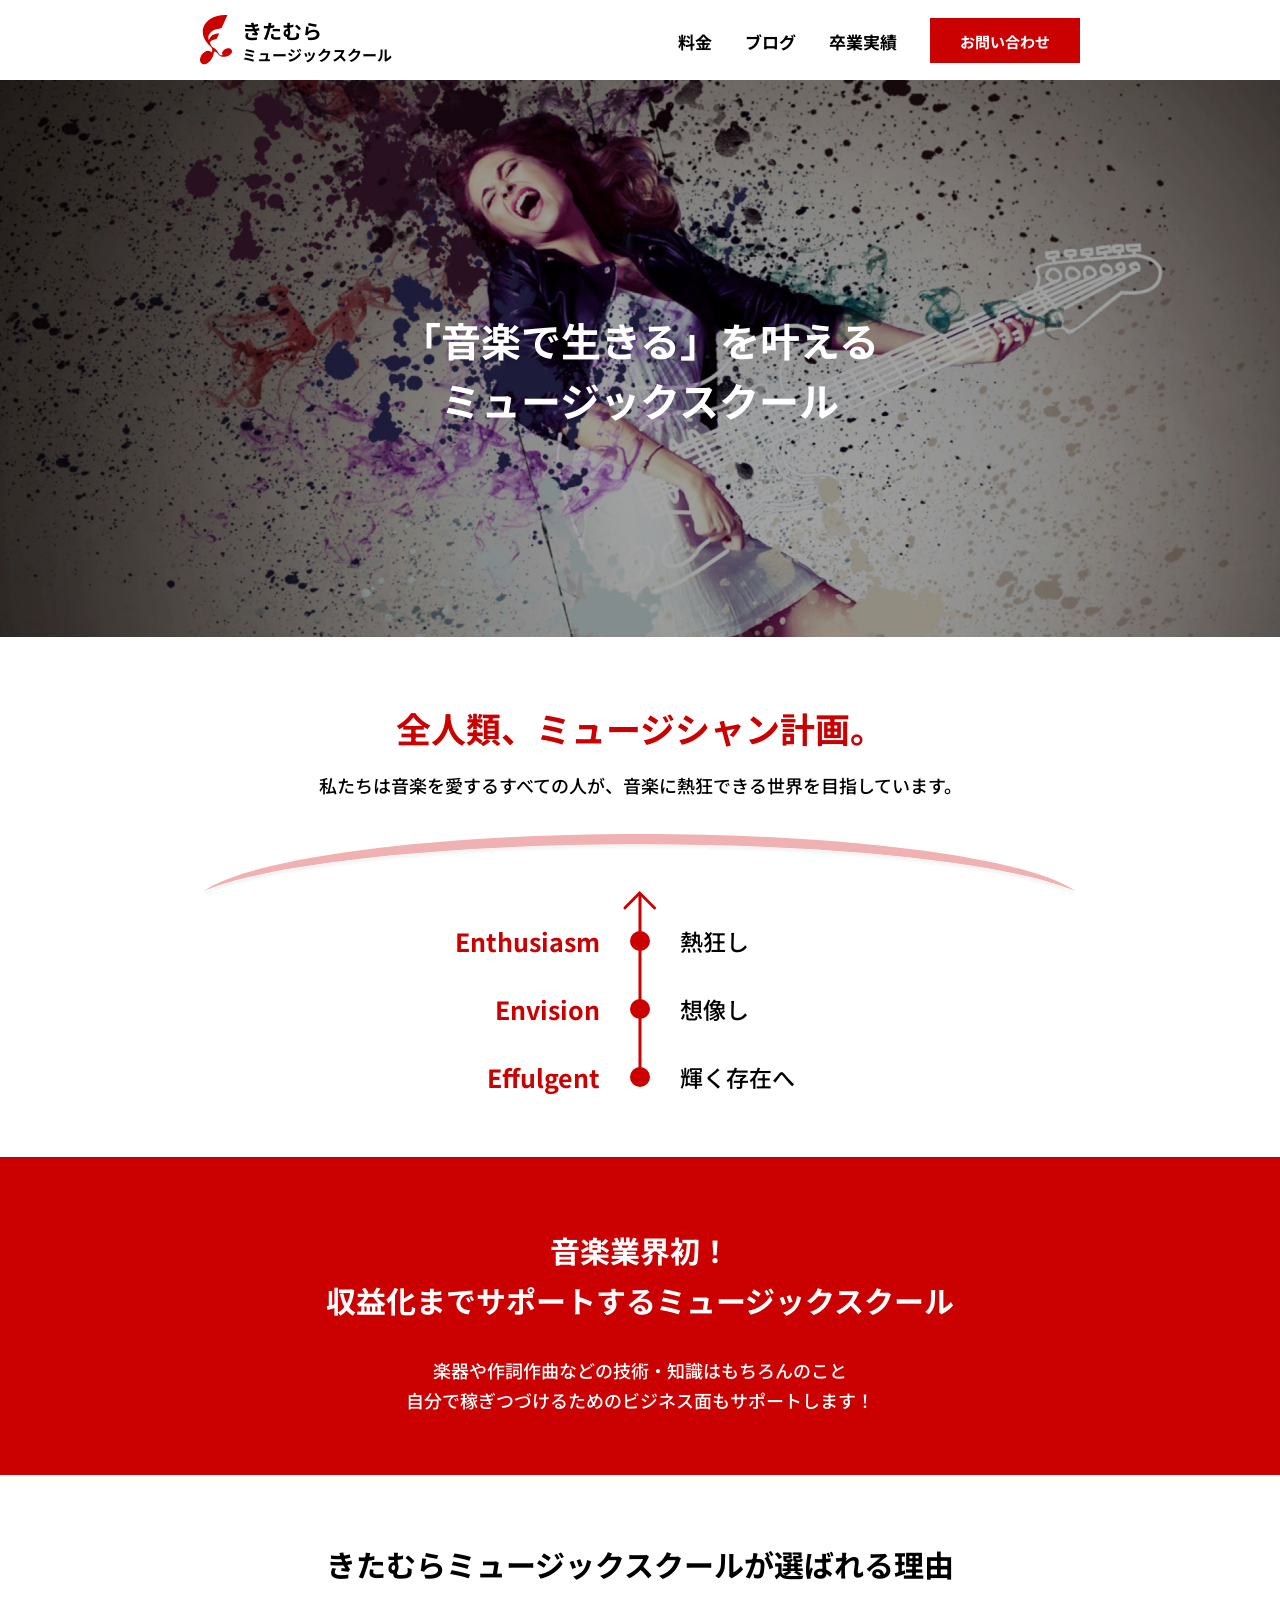
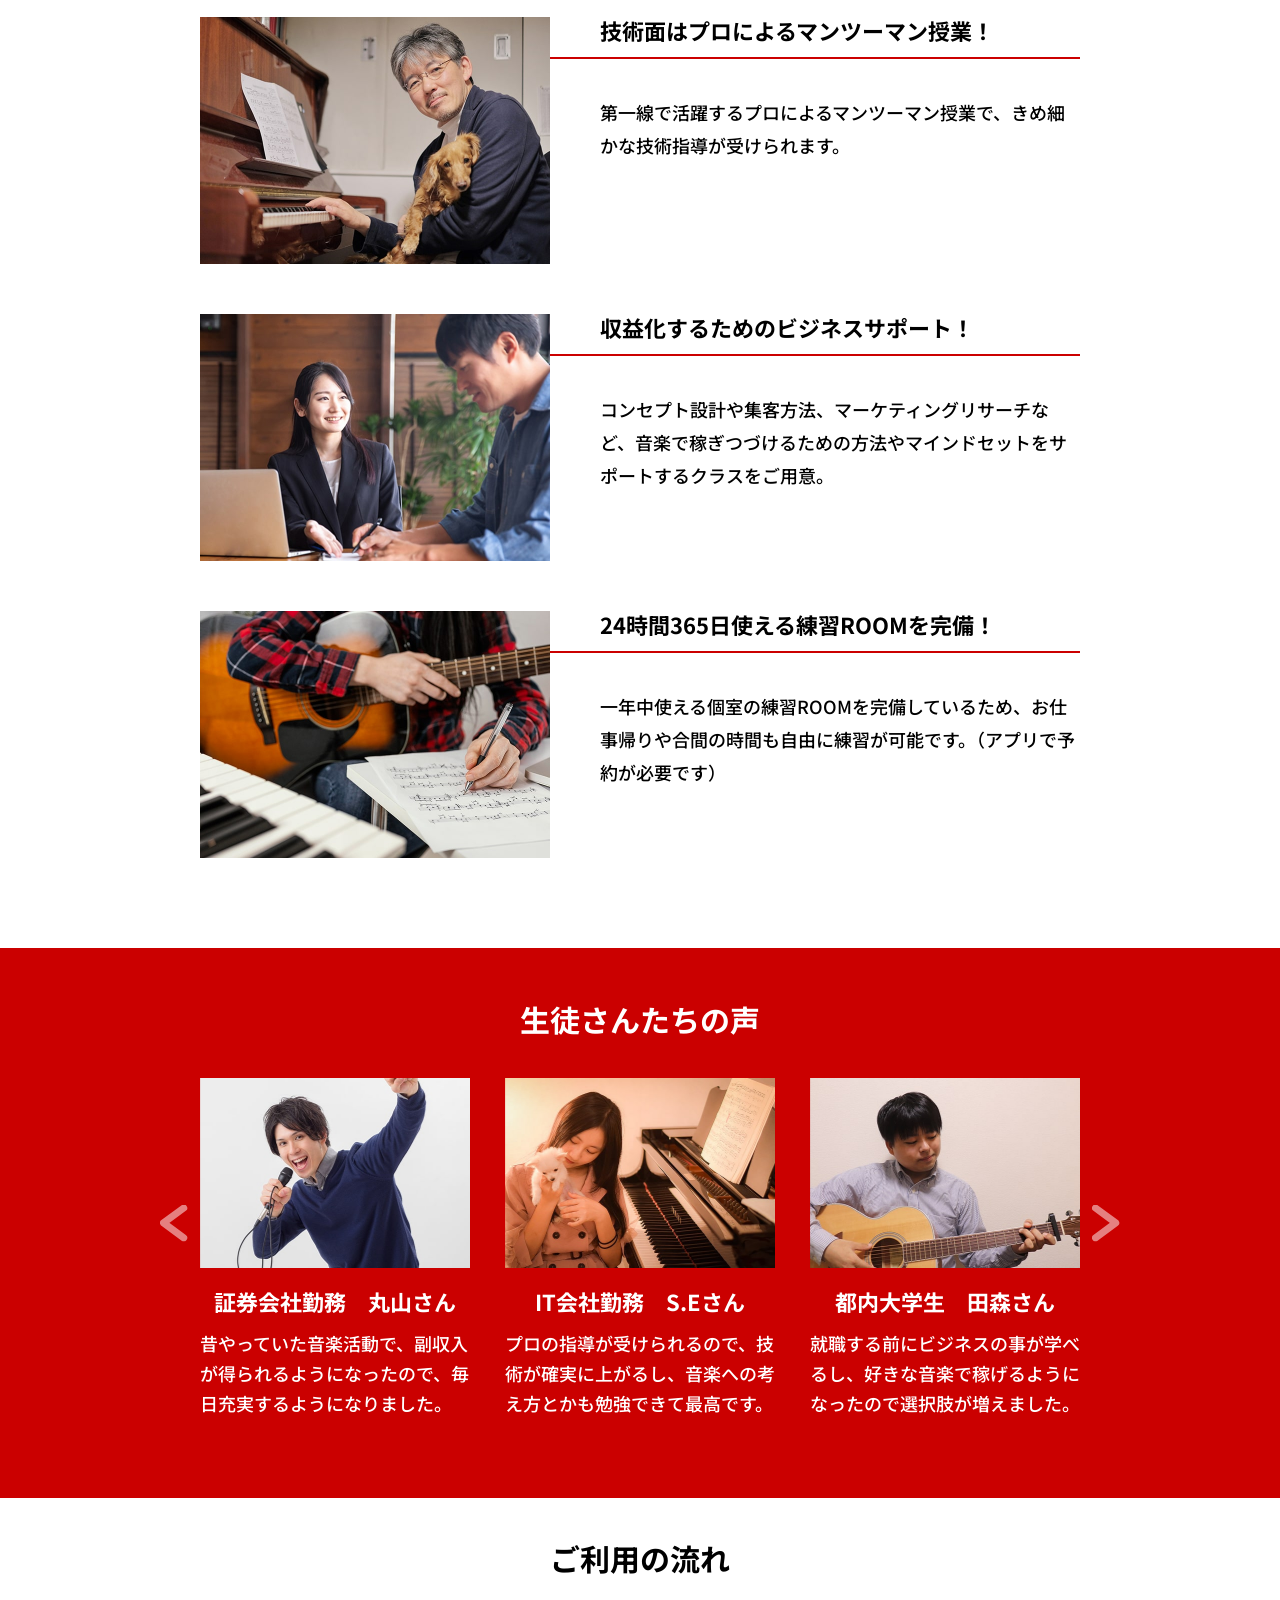
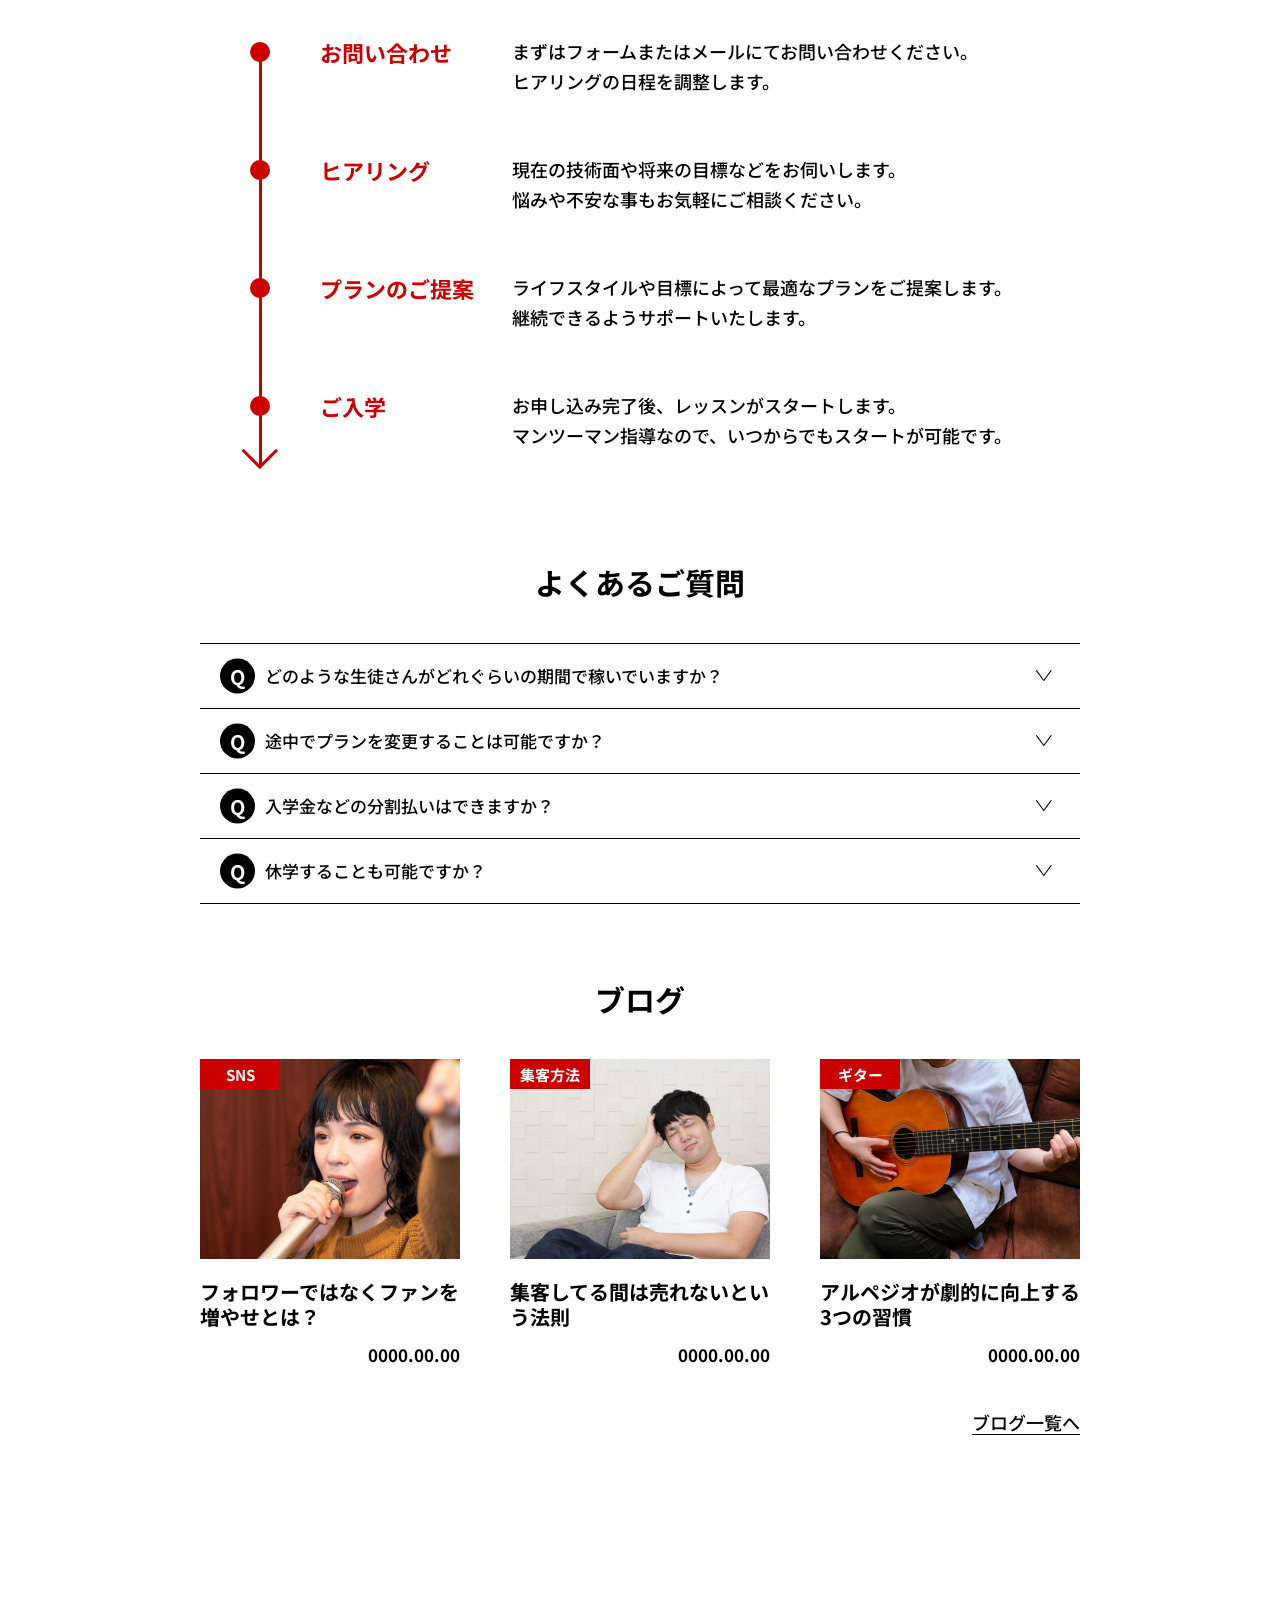
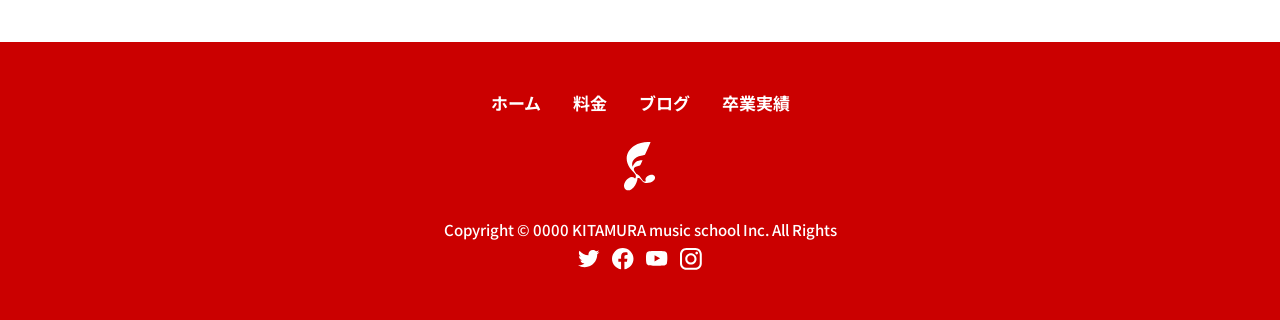
==== commit 90074b59: "R8.1.29 最終ﾁｪｯｸ３回目修正提出" ====
--- a/index.html
+++ b/index.html
@@ -19,15 +19,18 @@
   <body class="top-page">
     <header class="l-header header js-header">
       <div class="l-inner header__inner">
-        <h1 class="header__logo">
+        <h1 class="header__logo logo">
           <!-- <h1> -->
             <a href="./index.html">
-              <!-- <span>きたむらミューシックスクール</span> -->
-              <span class="u-visually-hidden">きたむらミューシックスクール</span>
+              <!-- <span class="u-visually-hidden">きたむらミュージックスクール</span> -->
               <picture>
                 <source srcset="./images/logo.svg" media="(min-width: 768px)">
-                <img src="./images/logo-sp.svg" alt="きたむらミューシックスクール">
+                <img src="./images/logo-sp.svg" alt="きたむらミュージックスクール">
               </picture>
+              <span class="logo__text">
+                <span class="logo__line1">きたむら</span>
+                <span class="logo__line2">ミュージックスクール</span>
+              </span>
             </a>
           <!-- </h1> -->
         </h1>
@@ -346,21 +349,17 @@
         <div class="l-inner">
           <h2 class="c-title c-title--top-page">ブログ</h2>
           <ul class="top-blog__items">
-          <!-- <ul class="top-blog__wrapper card-lists card-lists--horizontal"> -->
             <!-- blog1 -->
             <li class="top-blog__item">
               <a href="./blog-details.html">
-              <!-- <a href="./blog-details.html" class="p-card p-card--top-blog"> -->
                 <div class="top-blog__img">
-                <!-- <div class="p-card__img"> -->
-                  <span class="c-label c-label--responsive-s">SNS</span>
+                  <span class="c-label c-label--sp-m c-label--pc-s">SNS</span>
                   <picture>
                     <source srcset="./images/blog03.jpg" media="(min-width: 768px)">
                     <img src="./images/image01-sp.jpg" alt="フォロワーではなくファンを増やせとは？">
                   </picture>
                 </div>
                 <div class="top-blog__body">
-                <!-- <div class="p-card__body"> -->
                   <h3 class="top-blog__title">フォロワーではなくファンを増やせとは？</h3>
                   <time class="top-blog__date" datetime="2025-11-30">0000.00.00</time>
                 </div>
@@ -369,17 +368,14 @@
             <!-- blog2 -->
             <li class="top-blog__item">
               <a href="./blog-details.html">
-              <!-- <a href="./blog-details.html" class="p-card p-card--top-blog"> -->
                 <div class="top-blog__img">
-                <!-- <div class="p-card__img"> -->
-                  <span class="c-label c-label--responsive-s">集客方法</span>
+                  <span class="c-label c-label--sp-m c-label--pc-s">集客方法</span>
                   <picture>
                     <source srcset="./images/blog02.jpg" media="(min-width: 768px)">
                     <img src="./images/image02-sp.jpg" alt="集客してる間は売れないという法則">
                   </picture>
                 </div>
                 <div class="top-blog__body">
-                <!-- <div class="p-card__body"> -->
                   <h3 class="top-blog__title">集客してる間は売れないという法則</h3>
                   <time class="top-blog__date" datetime="2025-11-30">0000.00.00</time>
                 </div>
@@ -388,17 +384,14 @@
             <!-- blog3 -->
             <li class="top-blog__item">
               <a href="./blog-details.html">
-              <!-- <a href="./blog-details.html" class="p-card p-card--top-blog"> -->
-                <div class="top-blog__img">
-                <!-- <div class="p-card__img"> -->
-                  <span class="c-label c-label--responsive-s">ギター</span>
+                  <div class="top-blog__img">
+                  <span class="c-label c-label--sp-m c-label--pc-s">ギター</span>
                   <picture>
                     <source srcset="./images/blog01.jpg" media="(min-width: 768px)">
                     <img src="./images/image03-sp.jpg" alt="アルペジオが劇的に向上する3つの習慣">
                   </picture>
                 </div>
                 <div class="top-blog__body">
-                <!-- <div class="p-card__body"> -->
                   <h3 class="top-blog__title">アルペジオが劇的に向上する3つの習慣</h3>
                   <time class="top-blog__date" datetime="2025-11-30">0000.00.00</time>
                 </div>
--- a/css/style.css
+++ b/css/style.css
@@ -988,7 +988,7 @@
   left: 0;
   top: 0;
   z-index: 10;
-  padding-top: 0.125rem;
+  height: 1.875rem;
   padding-left: 0.625rem;
   padding-right: 0.625rem;
   font-size: 0.9375rem;
@@ -997,49 +997,29 @@
   color: #fff;
 }
 
-.c-label--responsive-s {
+.c-label--sp-s {
+  min-width: 5rem;
+}
+
+.c-label--sp-m {
   min-width: 5.625rem;
-  height: 1.875rem;
-}
-@media (min-width: 768px) {
-  .c-label--responsive-s {
+}
+
+.c-label--sp-l {
+  min-width: 6.25rem;
+}
+
+@media (min-width: 768px) {
+  .c-label--pc-s {
     min-width: 5rem;
-    height: 1.875rem;
-  }
-}
-
-.c-label--responsive-m {
-  min-width: 5rem;
-  height: 1.875rem;
-}
-@media (min-width: 768px) {
-  .c-label--responsive-m {
+  }
+  .c-label--pc-m {
+    min-width: 5.625rem;
+  }
+  .c-label--pc-l {
     min-width: 6.25rem;
-    height: 1.875rem;
-  }
-}
-
-.c-label--responsive-l {
-  min-width: 5.625rem;
-  height: 1.875rem;
-}
-@media (min-width: 768px) {
-  .c-label--responsive-l {
-    min-width: 6.25rem;
-    height: 1.875rem;
-  }
-}
-
-.c-label--s {
-  min-width: 5rem;
-  height: 1.875rem;
-}
-
-.c-label--l {
-  min-width: 6.25rem;
-  height: 1.875rem;
-}
-
+  }
+}
 .c-label--none {
   display: none !important;
 }
@@ -1062,185 +1042,1984 @@
   color: #FFFFFF;
 }
 
-.p-card {
+.header {
+  width: 100%;
+  height: 3.125rem;
+  display: flex;
+  align-items: center;
+  background-color: #fff;
+}
+@media (min-width: 768px) {
+  .header {
+    height: 5rem;
+  }
+}
+
+.header__inner {
+  display: flex;
+  flex-direction: row;
+  justify-content: space-between;
+  align-items: center;
+  height: 100%;
+}
+
+.header__logo {
+  height: 100%;
+  aspect-ratio: 208/31;
+}
+@media (min-width: 768px) {
+  .header__logo {
+    aspect-ratio: 192/51;
+  }
+}
+
+.header__logo a {
+  display: flex;
+  align-items: center;
+  height: 100%;
+  padding-top: 0.618125rem;
+  padding-bottom: 0.55125rem;
+  transition: opacity 0.3s ease;
+}
+@media (min-width: 768px) {
+  .header__logo a {
+    padding-top: 0.898125rem;
+    padding-bottom: 0.898125rem;
+  }
+}
+
+.header__logo a:hover {
+  opacity: 0.7;
+}
+
+.logo__text {
+  display: flex;
+  flex-direction: row;
+  padding-left: 0.3125rem;
+}
+@media (min-width: 768px) {
+  .logo__text {
+    flex-direction: column;
+    padding-left: 0.5625rem;
+  }
+}
+
+.logo__line1 {
+  font-size: 0.8125rem;
+  line-height: 1.0769230769;
+}
+@media (min-width: 768px) {
+  .logo__line1 {
+    margin-top: 0.25rem;
+    font-size: 1.25rem;
+    line-height: 1.15;
+  }
+}
+
+.logo__line2 {
+  font-size: 0.8125rem;
+  line-height: 1.0769230769;
+}
+@media (min-width: 768px) {
+  .logo__line2 {
+    margin-top: 0.0625rem;
+    font-size: 0.9375rem;
+    line-height: 1.5333333333;
+  }
+}
+
+/*--sp用メニュー--*/
+.header__drawer {
+  position: fixed;
+  top: 3.125rem;
+  right: 0;
+  width: 80%;
+  z-index: 999;
+  max-width: 300px;
+  height: 10.875rem;
+  display: flex;
+  flex-direction: column;
+  align-items: flex-start;
+  color: #ffffff;
+  background-color: #CB0000;
+  transform: translateX(100%);
+  transition: transform 0.3s ease;
+}
+
+.header__drawer.is-open {
+  transform: translateX(0);
+}
+
+.header__drawer .header__menu {
+  display: flex;
+  flex-direction: column;
+  width: 100%;
+}
+
+.header__drawer .header__menu a {
+  display: flex;
+  align-items: center;
+  height: 100%;
+  padding: 0.78125rem 0 0.78125rem 1.25rem;
+  font-size: 1.125rem;
+  line-height: 1.8333333333;
+  transition: background-color 0.3s ease;
+}
+
+.header__drawer .header__menu a:hover {
+  background-color: #000000;
+}
+
+/*--PC用メニュー--*/
+.header__nav {
+  display: flex;
+  flex-direction: row;
+  align-items: center;
+  column-gap: 2.0625rem;
+  height: 100%;
+}
+
+.header__nav .header__menu {
+  display: flex;
+  align-items: center;
+  height: 100%;
+  column-gap: 2.0625rem;
+}
+
+.header__menu li {
+  width: auto;
+  height: 100%;
+}
+
+.header__menu a {
+  display: flex;
+  align-items: center;
+  height: 100%;
+  padding-top: 0.15625rem;
+  font-size: 1.0625rem;
+  line-height: 1.9411764706;
+  transition: opacity 0.3s ease;
+  /*下線*/
+  position: relative;
+  text-decoration: none; /* 元の下線を消す */
+}
+
+/*- 下線 -*/
+.header__menu a::after {
+  content: "";
+  position: absolute;
+  bottom: 1.28125rem;
+  left: 0;
+  width: 0;
+  height: 0.0625rem;
+  background-color: currentColor; /* 文字色と一致 */
+  transition: width 0.3s ease;
+}
+
+@media screen and (min-width: 768px) {
+  .header__menu a:hover::after {
+    width: 100%;
+  }
+}
+@media screen and (max-width: 767px) {
+  .header__menu a::after {
+    display: none;
+  }
+}
+.fv {
+  position: relative;
+  width: 100%;
+  top: 0;
+  left: 0;
+  z-index: 1; /* ヘッダーより低く */
+}
+
+.fv img {
+  height: 18.75rem;
+  object-fit: cover;
+  object-position: center center;
+}
+@media (min-width: 768px) {
+  .fv img {
+    height: 12.5rem;
+  }
+}
+
+.top-page .fv img {
+  height: auto;
+}
+
+.fv--result-list img {
+  object-position: right center;
+}
+@media (min-width: 768px) {
+  .fv--result-list img {
+    object-position: center 68%;
+  }
+}
+
+.fv::after {
+  content: "";
+  position: absolute;
+  inset: 0;
+  background-color: rgba(80, 80, 80, 0.4836);
+  pointer-events: none;
+  mix-blend-mode: multiply; /*乗算モード*/
+}
+
+.top-page .fv::after {
+  background-color: rgba(80, 80, 80, 0.52); /* TOPページ専用 */
+}
+
+.fv__catch {
+  position: relative;
+  z-index: 2;
+}
+
+.fv__catch {
+  position: absolute;
+  width: 100%;
+  top: 51.5%;
+  left: 50%;
+  font-size: 1.5625rem;
+  line-height: 2.4;
+  text-align: center;
+  color: #ffffff;
+  transform: translate(-50%, -50%);
+}
+@media (min-width: 768px) {
+  .fv__catch {
+    top: 52%;
+    left: 50%;
+    font-size: 1.5625rem;
+    line-height: 2.4;
+  }
+}
+
+.top-page .fv__catch {
+  font-size: 1.875rem;
+  line-height: 1.6666666667;
+}
+@media (min-width: 768px) {
+  .top-page .fv__catch {
+    font-size: 2.5rem;
+    line-height: 1.5;
+  }
+}
+@media (min-width: 768px) and (max-width: 979px) {
+  .top-page .fv__catch {
+    font-size: 1.875rem;
+  }
+}
+
+.footer {
+  padding-top: 2.75rem;
+  padding-bottom: 3.166875rem;
+  color: #FFFFFF;
+  background-color: #CB0000;
+}
+
+.footer__nav {
+  display: flex;
+  flex-direction: column;
+  align-items: center;
+}
+
+.footer__menu {
+  display: flex;
+  flex-direction: row;
+  align-items: center;
+  justify-content: center;
+  column-gap: 1.875rem;
+}
+@media (min-width: 768px) {
+  .footer__menu {
+    column-gap: 2rem;
+  }
+}
+
+.footer__menu a {
+  font-size: 1.0625rem;
+  line-height: 1.9411764706;
+  transition: opacity 0.3s;
+}
+
+.footer__menu a:hover {
+  opacity: 0.7;
+}
+
+.footer__logo-img {
+  width: 2rem;
+  margin-top: 1.1875rem;
+}
+@media (min-width: 768px) {
+  .footer__logo-img {
+    margin-top: 1.4375rem;
+  }
+}
+
+.footer__logo-img {
+  transition: opacity 0.3s;
+}
+
+.footer__logo-img:hover {
+  opacity: 0.7;
+}
+
+.footer__copyright {
+  margin-top: 1.8125rem;
+  font-size: 0.9375rem;
+  line-height: 1.3333333333;
+  text-align: center;
+  font-weight: 500;
+}
+@media (min-width: 768px) {
+  .footer__copyright {
+    letter-spacing: 0;
+  }
+}
+
+.footer__copyright span {
+  display: inline-block;
+}
+
+.footer__sns {
+  margin-top: 1.125rem;
+  text-align: center;
+}
+@media (min-width: 768px) {
+  .footer__sns {
+    margin-top: 0.5rem;
+  }
+}
+
+.footer__sns-menu {
+  column-gap: 0.75rem;
+}
+
+.footer__sns-menu a {
+  transition: opacity 0.3s;
+}
+
+.footer__sns-menu a:hover {
+  opacity: 0.7;
+}
+
+.footer__sns-icn {
+  width: 1.375rem;
+  height: auto;
+  display: block;
+}
+
+.fixed-btn--pagetop,
+.fixed-btn--f-contact {
+  position: fixed;
+  z-index: 999;
+  opacity: 0;
+  visibility: hidden;
+  transition: opacity 0.4s ease, visibility 0.4s ease;
+  pointer-events: none;
+}
+
+.fixed-btn--pagetop {
+  right: 1.25rem;
+  bottom: 4.9375rem;
+  transform: none;
+}
+@media (min-width: 768px) {
+  .fixed-btn--pagetop {
+    right: 7.25rem;
+    bottom: 5.6875rem;
+  }
+}
+
+.fixed-btn--cta-pagetop {
+  right: 1.875rem;
+}
+@media (min-width: 768px) {
+  .fixed-btn--cta-pagetop {
+    right: 6.25rem;
+  }
+}
+
+.fixed-btn--f-contact {
+  bottom: 0;
+  left: 50%;
+  font-size: 1.25rem;
+  line-height: 1.65;
+  letter-spacing: 0.15em;
+  transform: translate(-50%, 50px);
+}
+@media (min-width: 768px) {
+  .fixed-btn--f-contact {
+    bottom: 0;
+    right: 0;
+    left: auto;
+    transform: translateY(50px);
+  }
+}
+
+/* active */
+.fixed-btn--pagetop.active,
+.fixed-btn--f-contact.active {
+  opacity: 1;
+  visibility: visible;
+  pointer-events: auto;
+}
+
+.fixed-btn--pagetop.active {
+  transform: none;
+}
+
+.fixed-btn--f-contact.active {
+  transform: translate(-50%, 0);
+}
+@media (min-width: 768px) {
+  .fixed-btn--f-contact.active {
+    transform: translate(0, 0);
+  }
+}
+
+/* is-overlap */
+.fixed-btn--pagetop.is-overlap,
+.fixed-btn--f-contact.is-overlap {
+  position: absolute;
+}
+
+.sns-btn {
+  display: flex;
+  flex-direction: row;
+  column-gap: 0.15625rem;
+}
+
+.sns-btn a {
+  transition: opacity 0.3s ease;
+}
+
+.sns-btn a:hover {
+  opacity: 0.7;
+}
+
+.sns-btn__img img {
+  width: 4.0625rem;
+}
+@media (min-width: 768px) {
+  .sns-btn__img img {
+    width: auto;
+    height: 2.5rem;
+  }
+}
+@media (max-width: 360px) {
+  .sns-btn__img img {
+    width: 3.75rem;
+    height: auto;
+  }
+}
+
+.pager__items {
+  display: flex;
+  flex-direction: row;
+  column-gap: 1.375rem;
+}
+@media (min-width: 768px) {
+  .pager__items {
+    column-gap: 4.9375rem;
+    justify-content: space-between;
+  }
+}
+
+.pager__items a {
+  transition: opacity 0.3s ease;
+}
+
+.pager__items a:hover {
+  opacity: 0.7;
+}
+
+.pager__items > * {
+  width: 50%;
+}
+@media (min-width: 768px) {
+  .pager__items > * {
+    width: 21.25rem;
+  }
+}
+
+.pager__prev,
+.pager__next {
+  text-align: center;
+  font-size: 1.0625rem;
+  line-height: 1.7647058824;
+  font-weight: 500;
+  color: #FFFFFF;
+  background-color: #000000;
+}
+
+.pager__prev {
+  padding: 0.21875rem 0 0.21875rem 1.25rem;
+  text-align: left;
+}
+@media (min-width: 768px) {
+  .pager__prev {
+    padding: 0.21875rem 0 0.21875rem 1.25rem;
+  }
+}
+
+.pager__next {
+  padding: 0.21875rem 1.25rem 0.21875rem 0;
+  text-align: right;
+}
+@media (min-width: 768px) {
+  .pager__next {
+    padding: 0.21875rem 1.25rem 0.21875rem 0;
+  }
+}
+
+.pager__item {
+  display: flex;
+  flex-direction: row;
+  margin-top: 1rem;
+}
+@media (min-width: 768px) {
+  .pager__item {
+    margin-top: 1rem;
+    column-gap: 0.96875rem;
+  }
+}
+
+.pager__img {
+  display: none;
+  width: 100%;
+  overflow: hidden;
+  flex: 0 0 6.125rem;
+}
+@media (min-width: 768px) {
+  .pager__img {
+    display: block;
+  }
+}
+
+.pager__img img {
+  aspect-ratio: auto;
+}
+@media (min-width: 768px) {
+  .pager__img img {
+    aspect-ratio: 98/68;
+  }
+}
+
+.pager__title {
+  font-size: 1rem;
+  font-weight: 700;
+}
+@media (min-width: 768px) {
+  .pager__title {
+    line-height: 1.416875;
+  }
+}
+
+.top-vision {
+  padding-top: 2.875rem;
+  padding-bottom: 2.125rem;
+  text-align: center;
+}
+@media (min-width: 768px) {
+  .top-vision {
+    padding-top: 4.125rem;
+    padding-bottom: 3.4375rem;
+  }
+}
+
+/*message*/
+.top-vision__message {
+  position: relative;
+}
+.top-vision__title {
+  font-size: 1.5625rem;
+  line-height: 1.6;
+  color: #CB0000;
+}
+@media (min-width: 768px) {
+  .top-vision__title {
+    font-size: 2.1875rem;
+    line-height: 1.4285714286;
+  }
+}
+
+.top-vision__text {
+  margin-top: 0.4375rem;
+  text-align: left;
+  font-weight: 500;
+}
+@media (min-width: 768px) {
+  .top-vision__text {
+    margin-top: 1.0625rem;
+    text-align: center;
+  }
+}
+
+.top-vision__semicircle {
+  margin-top: 1.25rem;
+}
+@media (min-width: 768px) {
+  .top-vision__semicircle {
+    margin-top: 2.125rem;
+  }
+}
+
+/*step*/
+.top-vision__step {
+  position: relative;
+  padding-top: 2rem;
+}
+@media (min-width: 768px) {
+  .top-vision__step {
+    padding-top: 1.09375rem;
+  }
+}
+
+.top-vision__step::before {
+  content: "";
+  position: absolute;
+  width: 2.125rem;
+  height: 1.1875rem;
+  top: 0.1875rem;
+  left: 50%;
+  transform: translateX(-49%);
+  background: url("../images/arrow-up.svg") no-repeat;
+  background-size: contain;
+}
+@media (min-width: 768px) {
+  .top-vision__step::before {
+    top: -0.4375rem;
+  }
+}
+
+.top-vision__step:after {
+  content: "";
+  position: absolute;
+  width: 0.1875rem;
+  height: 11.8125rem;
+  top: 0.3125rem;
+  left: 50%;
+  transform: translateX(-50%);
+  background-color: #CB0000;
+}
+@media (min-width: 768px) {
+  .top-vision__step:after {
+    top: -0.1875rem;
+  }
+}
+
+.top-vision-step__item {
+  position: relative;
+  display: grid;
+  grid-template-columns: 1fr 1fr;
+  gap: 4.97125rem;
+  margin-top: 1.125rem;
+  font-size: 1.25rem;
+  line-height: 2.5;
+}
+
+.top-vision-step__item:first-child {
+  margin-top: 0;
+}
+
+.top-vision-step__item:before {
+  position: absolute;
+  content: "";
+  width: 1.25rem;
+  height: 1.25rem;
+  left: 50%;
+  top: 50%;
+  transform: translate(-50%, -50%);
+  border-radius: 50%;
+  background-color: #CB0000;
+}
+
+.top-vision-step__item:last-child:before {
+  top: 50%; /*padding分調整*/
+}
+
+.top-vision-step__en {
+  text-align: right;
+  color: #CB0000;
+}
+@media (min-width: 768px) {
+  .top-vision-step__en {
+    font-size: 1.5625rem;
+    line-height: 2;
+  }
+}
+
+.top-vision-step__ja {
+  text-align: left;
+  font-weight: 500;
+}
+@media (min-width: 768px) {
+  .top-vision-step__ja {
+    font-size: 1.4375rem;
+    line-height: 2.1739130435;
+  }
+}
+
+.top-support {
+  padding-top: 3.0625rem;
+  padding-bottom: 2.5rem;
+  text-align: center;
+  color: #FFFFFF;
+  background-color: #CB0000;
+}
+@media (min-width: 768px) {
+  .top-support {
+    padding-top: 4.25rem;
+    padding-bottom: 3.75rem;
+  }
+}
+
+.top-support__text {
+  margin-top: 0.875rem;
+  font-weight: 500;
+}
+@media (min-width: 768px) {
+  .top-support__text {
+    margin-top: 1.875rem;
+  }
+}
+
+.top-reason {
+  padding-top: 3.0625rem;
+  padding-bottom: 2.4375rem;
+  text-align: center;
+}
+@media (min-width: 768px) {
+  .top-reason {
+    padding-top: 4rem;
+    padding-bottom: 5.625rem;
+  }
+}
+
+.top-reason__items {
+  display: grid;
+  grid-template-columns: 1fr;
+  justify-items: start;
+  margin-top: 2.25rem;
+  gap: 2.4375rem;
+}
+@media (min-width: 768px) {
+  .top-reason__items {
+    margin-top: 1.75rem;
+    gap: 3.125rem;
+  }
+}
+
+.top-reason__item {
+  position: relative;
+  display: flex;
+  flex-direction: column;
+  width: 100%;
+  transition: none;
+}
+@media (min-width: 768px) {
+  .top-reason__item {
+    flex-direction: row;
+    align-items: flex-start;
+  }
+}
+
+@media (min-width: 768px) {
+  .top-reason__img {
+    width: 21.875rem;
+  }
+}
+
+.top-reason__img img {
+  aspect-ratio: 335/200;
+}
+@media (min-width: 768px) {
+  .top-reason__img img {
+    aspect-ratio: 350/247;
+  }
+}
+
+.top-reason__img::before {
+  content: none;
+}
+
+.top-reason__body {
+  margin-top: 1.875rem;
+  text-align: left;
+}
+@media (min-width: 768px) {
+  .top-reason__body {
+    flex: 1;
+    margin-top: -0.1875rem;
+  }
+}
+
+.top-reason__title {
+  position: relative;
+  padding-bottom: 0.5rem;
+  font-size: 1.25rem;
+  line-height: 1.5;
+  border-bottom: 0.125rem #cb0000 solid;
+}
+@media (min-width: 768px) {
+  .top-reason__title {
+    padding-bottom: 0.625rem;
+    padding-left: 3.125rem;
+    font-size: 1.375rem;
+    line-height: 1.5;
+  }
+}
+
+.top-reason__text {
+  margin-top: 1.0625rem;
+  font-size: 1rem;
+  font-weight: 500;
+  line-height: 1.875;
+}
+@media (min-width: 768px) {
+  .top-reason__text {
+    padding-left: 3.125rem;
+    margin-top: 2.3125rem;
+    font-size: 1.125rem;
+    line-height: 1.8333333333;
+  }
+}
+
+.top-voice {
+  padding-top: 2.875rem;
+  padding-bottom: 3.125rem;
+  text-align: center;
+  color: #FFFFFF;
+  background-color: #CB0000;
+}
+@media (min-width: 768px) {
+  .top-voice {
+    padding-top: 2.875rem;
+    padding-bottom: 5rem;
+  }
+}
+
+.top-voice__inner {
+  position: relative;
+  max-width: 960px;
+  width: 100%;
+  margin: 0 auto;
+  padding-left: 20px;
+  padding-right: 20px;
+}
+@media (min-width: 768px) {
+  .top-voice__inner {
+    padding-left: 40px;
+    padding-right: 40px;
+  }
+}
+
+/*****************
+スライダー
+*****************/
+.splide__track {
+  margin-top: 2.4375rem;
+}
+@media (min-width: 768px) {
+  .splide__track {
+    margin-top: 2.125rem;
+  }
+}
+
+/*CSSでデフォルト矢印の見た目を完全に*/
+.splide__arrow {
+  padding: 0;
+  width: auto;
+  height: auto;
+  border: none;
+  background: none;
+}
+
+.splide__arrow svg {
+  display: none;
+}
+
+#voice .splide__arrow {
+  opacity: 1;
+}
+
+/* 左右矢印 */
+.splide__arrows {
+  position: absolute;
+  top: 52%;
+  left: 0;
+  right: 0;
+  max-width: 1000px;
+  width: 100%;
+  margin: 0 auto;
+  display: flex;
+  justify-content: space-between;
+  transform: translateY(-50%);
+  pointer-events: auto;
+  z-index: 2;
+}
+@media (min-width: 768px) {
+  .splide__arrows {
+    top: 54%;
+  }
+}
+
+.custom-arrow {
+  width: 1.75rem;
+  height: auto;
+  padding: 0;
+  border: none;
+  background: none;
+  cursor: pointer;
+}
+
+/* 左矢印：.splide__arrows の左端に揃える */
+.splide__arrow--prev {
+  position: absolute;
+  left: 1.25rem;
+  top: 50%;
+  transform: translateY(-50%);
+  pointer-events: auto;
+}
+@media (min-width: 768px) {
+  .splide__arrow--prev {
+    left: 0;
+  }
+}
+@media (min-width: 768px) and (max-width: 1000px) {
+  .splide__arrow--prev {
+    left: 0.625rem;
+  }
+}
+
+/* 右矢印：.splide__arrows の右端に揃える */
+.splide__arrow--next {
+  position: absolute;
+  right: 1.25rem;
+  top: 50%;
+  transform: translateY(-50%);
+  pointer-events: auto;
+}
+@media (min-width: 768px) {
+  .splide__arrow--next {
+    right: 0;
+  }
+}
+@media (min-width: 768px) and (max-width: 1000px) {
+  .splide__arrow--next {
+    right: 0.625rem;
+  }
+}
+
+.custom-arrow img {
+  height: auto;
+}
+
+.custom-arrow img {
+  transition: opacity 0.3s ease;
+}
+
+.custom-arrow:hover img {
+  opacity: 0.7;
+}
+
+/*****************
+card
+*****************/
+.top-voice-list__img {
+  overflow: hidden;
+}
+
+.top-voice__list a .top-voice-list__img img {
+  transition: transform 0.3s ease;
+}
+
+.top-voice__list a:hover .top-voice-list__img img {
+  transform: scale(1.05);
+}
+
+.top-voice__list a .top-voice-list__text {
+  transition: opacity 0.3s ease;
+}
+
+.top-voice__list a:hover .top-voice-list__text {
+  opacity: 0.7;
+}
+
+.top-voice-list__img {
+  width: 100%;
+}
+
+.top-voice-list__img img {
+  aspect-ratio: 335/200;
+  object-fit: cover;
+}
+@media (min-width: 768px) {
+  .top-voice-list__img img {
+    aspect-ratio: 27/19;
+  }
+}
+
+.top-voice-list__text {
+  margin-top: 1.6875rem;
+}
+@media (min-width: 768px) {
+  .top-voice-list__text {
+    margin-top: 1.0625rem;
+  }
+}
+
+.top-voice-list__name {
+  font-size: 1.375rem;
+  line-height: 1.5;
+}
+
+.top-voice-list__comment {
+  margin-top: 0.625rem;
+  text-align: left;
+  font-weight: 500;
+}
+
+.top-flow {
+  padding-top: 2.875rem;
+  text-align: center;
+  color: #000000;
+  background-color: #FFFFFF;
+}
+@media (min-width: 768px) {
+  .top-flow {
+    padding-top: 2.1875rem;
+  }
+}
+
+.top-flow__list {
+  position: relative;
+  display: grid;
+  grid-template-columns: 1fr;
+  margin-top: 2.25rem;
+  padding-left: 3rem;
+}
+@media (min-width: 768px) {
+  .top-flow__list {
+    grid-template-columns: minmax(9.625rem, auto) 1fr;
+    margin-top: 3.3125rem;
+    padding-left: 3.75rem;
+    column-gap: 2.375rem;
+    row-gap: 3.625rem;
+  }
+}
+
+.top-flow__title:first-child {
+  margin-top: 0;
+}
+
+.top-flow__title,
+.top-flow__discriptiom {
+  text-align: left;
+}
+
+.top-flow__title {
+  position: relative;
+  margin-top: 2.25rem;
+  font-size: 1.375rem;
+  line-height: 1.5;
+  color: #CB0000;
+}
+@media (min-width: 768px) {
+  .top-flow__title {
+    padding-left: 3.75rem;
+    margin-top: 0;
+  }
+}
+
+.top-flow__discriptiom {
+  margin-left: 0;
+  margin-top: 0.5625rem;
+  font-size: 1rem;
+  line-height: 1.875;
+  font-weight: 500;
+}
+@media (min-width: 768px) {
+  .top-flow__discriptiom {
+    margin-top: 0;
+    font-size: 1.125rem;
+    line-height: 1.6666666667;
+  }
+}
+
+.top-flow__list::before {
+  content: "";
+  position: absolute;
+  width: 0.1875rem;
+  height: calc(100% - 1.2em);
+  top: 0.5em;
+  left: 1.0625rem;
+  background-color: #CB0000;
+}
+@media (min-width: 768px) {
+  .top-flow__list::before {
+    height: 100%;
+    top: 0.9375rem;
+    left: 3.65625rem;
+  }
+}
+
+.top-flow__list::after {
+  content: "";
+  position: absolute;
+  display: block;
+  width: 2.25rem;
+  height: 1.4375rem;
+  bottom: 0.3125rem;
+  left: 0.03125rem;
+  background: url("../images/arrow-down.svg") no-repeat;
+  background-size: contain;
+}
+@media (min-width: 768px) {
+  .top-flow__list::after {
+    bottom: -1.375rem;
+    left: 2.625rem;
+  }
+}
+
+.top-flow__title::before {
+  content: "";
+  position: absolute;
+  width: 1.25rem;
+  height: 1.25rem;
+  left: -1.875rem;
+  top: 50%;
+  transform: translate(-50%, -50%);
+  background-color: #CB0000;
+  border-radius: 50%;
+}
+@media (min-width: 768px) {
+  .top-flow__title::before {
+    top: 0.75em;
+    left: 0;
+  }
+}
+
+.top-faq {
+  padding-top: 3.4375rem;
+  text-align: center;
+  color: #000000;
+  background-color: #FFFFFF;
+}
+@media (min-width: 768px) {
+  .top-faq {
+    padding-top: 6.7325rem;
+  }
+}
+
+.top-faq__accordion {
+  max-width: 100%;
+  margin-top: 2.4375rem;
+  border-top: 0.03125rem solid #000000;
+  border-bottom: 0.03125rem solid #000000;
+}
+@media (min-width: 768px) {
+  .top-faq__accordion {
+    margin-top: 2.25rem;
+  }
+}
+
+.top-faq__accordion > * + * {
+  border-top: 0.03125rem solid #000000;
+}
+
+.top-faq-accordion__wrapper {
+  cursor: pointer;
+}
+
+/*-- question --*/
+.top-faq-accordion__question {
+  position: relative;
+  display: block;
+  width: 100%;
+  padding: 0.78125rem 2.9375rem 0.78125rem 3.4375rem;
+  font-size: 1rem;
+  line-height: 1.875;
+  text-align: left;
+  font-weight: 500;
+}
+@media (min-width: 768px) {
+  .top-faq-accordion__question {
+    padding: 1.0625rem 4.0625rem;
+    font-size: 1.0625rem;
+    line-height: 1.7647058824;
+  }
+}
+
+.top-faq-accordion__question:before {
+  position: absolute;
+  content: "Q";
+  width: 2.1875rem;
+  height: 2.1875rem;
+  left: 0;
+  top: 50%;
+  display: flex;
+  align-items: center;
+  justify-content: center;
+  transform: translateY(-50%);
+  background-color: #000000;
+  border-radius: 50%;
+  color: #fff;
+  font-size: 1.25rem;
+  font-weight: bold;
+}
+@media (min-width: 768px) {
+  .top-faq-accordion__question:before {
+    left: 1.25rem;
+  }
+}
+
+/*-- 矢印アイコン --*/
+.top-faq-accordion__icon {
+  position: absolute;
+  top: 0;
+  right: 0.875rem;
+  bottom: 0;
+  width: 1rem;
+  height: 1rem;
+  margin: auto;
+  transition: transform 0.3s ease;
+}
+@media (min-width: 768px) {
+  .top-faq-accordion__icon {
+    right: 1.75rem;
+  }
+}
+
+.top-faq-accordion__icon img {
+  height: 100%;
+  transform: rotate(0deg);
+}
+
+.top-faq-accordion__question.active .top-faq-accordion__icon {
+  transform: rotate(180deg);
+}
+
+/*-- answer --*/
+.top-faq-accordion__answer {
+  display: none;
+  text-align: left;
+  background-color: rgba(203, 0, 0, 0.1);
+  color: #CB0000;
+  border-top: 0.03125rem solid rgba(203, 0, 0, 0.1);
+}
+
+.top-faq-accordion__answer p {
+  position: relative;
+  padding: 0.8125rem 2.9375rem 0.8125rem 3.4375rem;
+  font-size: 1rem;
+  font-weight: 700;
+  line-height: 1.875;
+}
+@media (min-width: 768px) {
+  .top-faq-accordion__answer p {
+    padding: 1.0625rem 4.0625rem;
+    font-size: 1.0625rem;
+    line-height: 1.7647058824;
+  }
+}
+
+.top-faq-accordion__answer p::before {
+  position: absolute;
+  content: "A";
+  width: 2.1875rem;
+  height: 2.1875rem;
+  left: 0;
+  top: 50%;
+  display: flex;
+  align-items: center;
+  justify-content: center;
+  transform: translateY(-50%);
+  background-color: #CB0000;
+  border-radius: 50%;
+  color: #fff;
+  font-size: 1.25rem;
+}
+@media (min-width: 768px) {
+  .top-faq-accordion__answer p::before {
+    left: 1.25rem;
+  }
+}
+
+.top-blog {
+  padding-top: 3.125rem;
+  padding-bottom: 11.9375rem;
+  text-align: center;
+  color: #000000;
+  background-color: #FFFFFF;
+}
+@media (min-width: 768px) {
+  .top-blog {
+    padding-top: 4.375rem;
+    padding-bottom: 12.8125rem;
+  }
+}
+
+.top-blog__items {
+  display: grid;
+  grid-template-columns: 1fr;
+  justify-items: start;
+  margin-top: 2.4375rem;
+  row-gap: 2.5625rem;
+}
+@media (min-width: 768px) {
+  .top-blog__items {
+    grid-template-columns: repeat(3, 1fr);
+    margin-top: 2.1875rem;
+    column-gap: 3.125rem;
+  }
+}
+
+.top-blog__item {
+  flex: 0 0 16.25rem;
+}
+
+.top-blog__link {
+  margin-top: 2.3125rem;
+}
+@media (min-width: 768px) {
+  .top-blog__link {
+    text-align: right;
+  }
+}
+
+.top-blog__link a {
+  color: #000000;
+}
+
+.top-blog__item a {
+  transition: opacity 0.3s ease;
+}
+
+.top-blog__item a:hover {
+  opacity: 0.7;
+}
+
+.top-blog__img {
+  position: relative;
+}
+
+.top-blog__img img {
+  aspect-ratio: 335/200;
+}
+@media (min-width: 768px) {
+  .top-blog__img img {
+    aspect-ratio: 260/200;
+  }
+}
+
+.top-blog__body {
+  margin-top: 1.875rem;
+}
+@media (min-width: 768px) {
+  .top-blog__body {
+    margin-top: 1.25rem;
+  }
+}
+
+.top-blog__title {
+  font-size: 1.25rem;
+  line-height: 1.5;
+  text-align: left;
+}
+@media (min-width: 768px) {
+  .top-blog__title {
+    font-size: 1.25rem;
+    line-height: 1.25;
+  }
+}
+
+.top-blog__date {
+  display: block;
+  margin-top: 0.375rem;
+  text-align: right;
+  font-size: 1.0625rem;
+  line-height: 1.7647058824;
+}
+@media (min-width: 768px) {
+  .top-blog__date {
+    margin-top: 0.6875rem;
+  }
+}
+
+.top-blog__text {
+  font-size: 1.25rem;
+  line-height: 1.5;
+  text-align: left;
+}
+@media (min-width: 768px) {
+  .top-blog__text {
+    font-size: 1.25rem;
+    line-height: 1.25;
+  }
+}
+
+.plan-list {
+  padding-top: 2.875rem;
+  padding-bottom: 11.625rem;
+  color: #000000;
+  background-color: #FFFFFF;
+}
+@media (min-width: 768px) {
+  .plan-list {
+    padding-top: 4.0625rem;
+    padding-bottom: 13.9375rem;
+  }
+}
+
+/**************
+plan__pricing
+**************/
+.plan-list__pricing ul {
+  display: flex;
+  flex-direction: column;
+  align-items: center;
+  margin-top: 2.4375rem;
+  row-gap: 1.21875rem;
+}
+@media (min-width: 768px) {
+  .plan-list__pricing ul {
+    flex-direction: row;
+    align-items: center;
+    justify-content: center;
+    column-gap: 1.875rem;
+  }
+}
+
+.plan-list__pricing li {
+  display: flex;
+  align-items: center;
+  justify-content: center;
+  width: 13.125rem;
+  height: 3.75rem;
+  font-size: 1.25rem;
+  line-height: 1.65;
+  color: #FFFFFF;
+  background-color: #CB0000;
+}
+
+.plan-list__pricing .plan-list__plus {
+  width: 1.15625rem;
+  height: 1.15625rem;
+  background-color: #FFFFFF;
+}
+
+.plan-list__pricing p {
+  margin-top: 2.9375rem;
+  font-size: 1rem;
+  line-height: 1.875;
+  font-weight: 500;
+}
+@media (min-width: 768px) {
+  .plan-list__pricing p {
+    margin-top: 3rem;
+    font-size: 1.125rem;
+    line-height: 1.6666666667;
+  }
+}
+
+/***********
+plan__detail
+***********/
+.plan-list__detail {
+  margin-top: 2.375rem;
+}
+@media (min-width: 768px) {
+  .plan-list__detail {
+    margin-top: 3.5rem;
+  }
+}
+
+.plan-list__detail h3 {
+  margin-top: 2.375rem;
+}
+@media (min-width: 768px) {
+  .plan-list__detail h3 {
+    margin-top: 3.5625rem;
+  }
+}
+
+.plan-list__table-wrapper {
+  display: block;
+  max-width: 100%;
+  padding-bottom: 1.03125rem; /*テーブルとスクロールバーとの余白*/
+  margin-top: 0.375rem;
+  overflow-x: auto;
+  -webkit-overflow-scrolling: touch;
+}
+@media (min-width: 768px) {
+  .plan-list__table-wrapper {
+    padding-bottom: 0;
+    margin: 0 auto;
+    margin-top: 3rem;
+    overflow-x: visible;
+  }
+}
+
+/*スクロールバー*/
+.plan-list__table-wrapper::-webkit-scrollbar {
+  margin-top: 1.25rem;
+  height: 1.5625rem;
+}
+
+.plan-list__table-wrapper::-webkit-scrollbar-track {
+  background: rgba(80, 80, 80, 0.15);
+}
+
+.plan-list__table-wrapper::-webkit-scrollbar-thumb {
+  background: rgba(80, 80, 80, 0.25);
+}
+
+.plan-list__table {
+  min-width: 42.25rem;
+  width: 100%;
+  margin: 0 auto;
+  table-layout: fixed;
+  font-size: 1rem;
+  line-height: 1.5625;
+  font-weight: 500;
+  border-collapse: collapse;
+}
+@media (min-width: 768px) {
+  .plan-list__table {
+    width: 100%;
+    font-size: 1.0625rem;
+    line-height: 1.4705882353;
+    box-sizing: border-box;
+  }
+}
+
+.plan-list__table th,
+.plan-list__table td {
+  white-space: nowrap;
+  width: 50%;
+  vertical-align: middle;
+}
+@media (min-width: 768px) {
+  .plan-list__table th,
+  .plan-list__table td {
+    width: 25%;
+  }
+}
+
+.plan-list__table td {
+  height: 5.3125rem;
+}
+
+/*table thead*/
+.plan-list__table thead th {
+  vertical-align: bottom;
+}
+
+.plan-list__name {
+  display: flex;
+  flex-direction: column;
+  align-items: center;
+  justify-content: center;
+  font-size: 1.25rem;
+  font-weight: 700;
+  line-height: 1.25;
+  text-align: center;
+  color: #FFFFFF;
+}
+@media (min-width: 768px) {
+  .plan-list__name {
+    line-height: 1.65;
+  }
+}
+
+.plan-list__name--nul {
+  padding-top: 0.0625rem;
+  background-color: #FFFFFF;
+}
+
+.plan-list__name--red {
+  height: 6rem;
+  background-color: #CB0000;
+}
+@media (min-width: 768px) {
+  .plan-list__name--red {
+    height: 5rem;
+    padding-top: 0.5rem;
+  }
+}
+
+.plan-list__name--red span {
+  margin: 0;
+}
+
+.plan-list__name--red span:nth-child(1) {
+  font-size: 1.0625rem;
+  line-height: 1.4705882353;
+}
+@media (min-width: 768px) {
+  .plan-list__name--red span:nth-child(1) {
+    line-height: 1.9411764706;
+  }
+}
+
+.plan-list__name--red span:nth-child(2) {
+  font-size: 1.25rem;
+  line-height: 1.25;
+}
+@media (min-width: 768px) {
+  .plan-list__name--red span:nth-child(2) {
+    line-height: 1.65;
+  }
+}
+
+.plan-list__head--line2 .plan-list__name--red {
+  height: 4.125rem;
+}
+@media (min-width: 768px) {
+  .plan-list__head--line2 .plan-list__name--red {
+    height: 3.125rem;
+  }
+}
+
+.plan-list__name--black {
+  background-color: #000000;
+}
+.plan-list__head--line1 .plan-list__name--black {
+  height: 1.875rem;
+}
+.plan-list__head--line2 .plan-list__name--black {
+  height: 4.125rem;
+  background-color: #000000;
+}
+@media (min-width: 768px) {
+  .plan-list__head--line2 .plan-list__name--black {
+    height: 3.125rem;
+    padding-top: 0.5rem;
+  }
+}
+
+/*table tbody*/
+.plan-list__class { /*上下横罫線*/
+  border-bottom: 0.0625rem solid rgba(0, 0, 0, 0.5);
+}
+
+.plan-list__class th,
+.plan-list__class td {
+  font-weight: 500;
+}
+
+.plan-list__price th {
+  border-top: 0.0625rem solid rgba(0, 0, 0, 0.5);
+}
+
+.plan-list__class tr:nth-child(even) { /*偶数業背景グレイ*/
+  background-color: rgba(80, 80, 80, 0.15);
+}
+
+.plan-list__class th {
+  padding-left: 0.625rem;
+}
+@media (min-width: 768px) {
+  .plan-list__class th {
+    padding-left: 1.25rem;
+  }
+}
+
+.plan-list__class td { /*アイテム間に縦罫線*/
+  text-align: center;
+}
+
+.plan-list__class th,
+.plan-list__class td { /*アイテム間に縦罫線*/
+  border-right: 0.0625rem solid rgba(0, 0, 0, 0.5);
+  box-sizing: border-box;
+}
+
+.plan-list__class tr td:last-child { /*右罫線消す*/
+  border-right: none;
+}
+
+.plan-list__price td {
+  font-size: 1.375rem;
+  line-height: 1.5;
+  font-weight: 700;
+}
+
+.plan-list__price th {
+  font-weight: 700;
+}
+
+.plan-list__price--standard {
+  color: #CB0000;
+}
+
+.plan-list__marker {
+  display: block;
+  width: 0.9375rem;
+  height: 0.9375rem;
+  border-radius: 50%;
+  background-color: #000000;
+}
+
+.plan-list__marker--standard {
+  background-color: #CB0000;
+}
+
+.plan-list__marker--none {
+  display: block;
+  width: 1.875rem;
+  height: 0.0625rem;
+  background-color: #707070;
+}
+
+.plan-list__marker-group {
+  display: flex;
+  flex-direction: column;
+  align-items: center;
+  justify-content: center;
+}
+
+.plan-list__schedule {
+  margin-top: 0.5rem;
+}
+
+.plan-list__note {
+  margin-top: 1.0625rem;
+  font-size: 1rem;
+  line-height: 1.875;
+  font-weight: 500;
+}
+@media (min-width: 768px) {
+  .plan-list__note {
+    margin-top: 1.75rem;
+    font-size: 1.0625rem;
+    line-height: 1.4705882353;
+  }
+}
+
+.blog-list {
+  padding-top: 2.875rem;
+  padding-bottom: 12.6875rem;
+  color: #000000;
+  background-color: #FFFFFF;
+}
+@media (min-width: 768px) {
+  .blog-list {
+    padding-top: 4.0625rem;
+    padding-bottom: 13.125rem;
+  }
+}
+
+.blog-list__items { /*<ul>*/
+  display: grid;
+  grid-template-columns: 1fr;
+  justify-items: start;
+  margin-top: 2.4375rem;
+  row-gap: 2.4375rem;
+}
+@media (min-width: 768px) {
+  .blog-list__items {
+    margin-top: 2.25rem;
+    row-gap: 4.0625rem;
+  }
+}
+
+.blog-list .c-pager {
+  margin-top: 3.6875rem;
+}
+@media (min-width: 768px) {
+  .blog-list .c-pager {
+    margin-top: 4.0625rem;
+  }
+}
+
+.blog-item a { /*blog-item <li>*/
   display: flex;
   flex-direction: column;
   position: relative;
 }
-
-/*横並び対応 (Modifier）*/
-.p-card--horizontal {
-  flex-direction: column;
-}
-@media (min-width: 768px) {
-  .p-card--horizontal {
+@media (min-width: 768px) {
+  .blog-item a {
     flex-direction: row;
+    column-gap: 3.125rem;
     align-items: flex-start;
   }
 }
 
-/********
-card 共通
-********/
-.p-card__img {
+.blog-item__img {
   position: relative;
   width: 100%;
   overflow: hidden;
 }
-
-.p-card__img img {
+@media (min-width: 768px) {
+  .blog-item__img {
+    flex: 0 0 16.25rem;
+    margin-top: 0.125rem;
+  }
+}
+
+.blog-item__img img {
+  aspect-ratio: 335/200;
   object-fit: cover;
 }
-
-.p-card__title {
+@media (min-width: 768px) {
+  .blog-item__img img {
+    aspect-ratio: 260/184;
+  }
+}
+
+.blog-item__body {
+  margin-top: 1.875rem;
+}
+@media (min-width: 768px) {
+  .blog-item__body {
+    flex: 1;
+    margin-top: 0;
+  }
+}
+
+.blog-item__title {
   text-align: left;
-}
-
-.p-card__date {
+  font-size: 1.25rem;
+  line-height: 1.5;
+}
+@media (min-width: 768px) {
+  .blog-item__title {
+    font-size: 1.25rem;
+    line-height: 1.25;
+  }
+}
+
+.blog-item__date {
   display: block;
+  margin-top: 0.375rem;
+  text-align: right;
+  font-size: 1.0625rem;
   font-weight: 500;
-}
-
-.p-card__text {
+  line-height: 1.7647058824;
+}
+@media (min-width: 768px) {
+  .blog-item__date {
+    margin-top: 0.1875rem;
+    text-align: left;
+  }
+}
+
+.blog-item__text {
+  margin-top: 0.5rem;
+  font-size: 1rem;
+  font-weight: 500;
   text-align: left;
-  font-weight: 500;
+  line-height: 1.875;
+}
+@media (min-width: 768px) {
+  .blog-item__text {
+    margin-top: 0.6875rem;
+    font-size: 1.125rem;
+    line-height: 1.6666666667;
+  }
 }
 
 /*--------------
 hover 
 ---------------*/
-.p-card {
+.blog-item a {
   transition: opacity 0.3s ease;
 }
 
-.p-card:hover {
+.blog-item a:hover {
   opacity: 0.7;
 }
 
-/*--------------
-label 
----------------*/
-/*共通*/
-/***************
-card 選ばれる理由
-***************/
-/*******************
-card TOPページ-ブログ
-*******************/
-/************************
-card ブログ一覧/検索ページ
-************************/
-/******************
-card ブログ-details
-******************/
-.p-card--blog-details {
-  transition: none;
-}
-
-.p-card--blog-details:hover {
-  opacity: 1;
-}
-
-.p-card--blog-details .p-card__text {
-  font-size: 1rem;
-  line-height: 1.875;
-}
-@media (min-width: 768px) {
-  .p-card--blog-details .p-card__text {
-    font-size: 1.125rem;
-    line-height: 1.6666666667;
-  }
-}
-
-.p-card--blog-details .p-card__title {
+.blog-details {
+  padding-top: 3.125rem;
+  padding-bottom: 12.3125rem;
+  color: #000000;
+  background-color: #FFFFFF;
+}
+@media (min-width: 768px) {
+  .blog-details {
+    padding-top: 4.375rem;
+    padding-bottom: 11.6875rem;
+  }
+}
+
+.blog-details__sidebar {
+  padding-top: 1.88375rem;
+}
+@media (min-width: 768px) {
+  .blog-details__sidebar {
+    padding-top: 0;
+  }
+}
+
+.blog-article__img {
+  position: relative;
+  width: 100%;
+  overflow: hidden;
+}
+
+.blog-article__img img {
+  object-fit: cover;
+}
+
+.blog-article__body {
+  margin-top: 1.875rem;
+}
+@media (min-width: 768px) {
+  .blog-article__body {
+    margin-top: 2.875rem;
+  }
+}
+
+.blog-article__title {
+  text-align: left;
+  font-weight: 700;
+}
+
+.blog-article__title--first {
   font-size: 1.25rem;
   line-height: 1.5;
 }
 @media (min-width: 768px) {
-  .p-card--blog-details .p-card__title {
+  .blog-article__title--first {
     font-size: 1.5625rem;
     line-height: 1.6;
   }
 }
 
-.p-card--blog-details h1.p-card__title {
-  margin-top: 1.875rem;
-}
-@media (min-width: 768px) {
-  .p-card--blog-details h1.p-card__title {
-    margin-top: 2.875rem;
-  }
-}
-
-.p-card--blog-details .p-card__date {
-  margin-top: 0.375rem;
-  font-size: 1.0625rem;
-  line-height: 1.7647058824;
-  font-weight: 500;
-}
-@media (min-width: 768px) {
-  .p-card--blog-details .p-card__date {
-    margin-top: 0.3125rem;
-  }
-}
-
-.p-card--blog-details .p-card__text--first {
-  margin-top: 1.6875rem;
-}
-@media (min-width: 768px) {
-  .p-card--blog-details .p-card__text--first {
-    margin-top: 3rem;
-  }
-}
-
-.p-card--blog-details h2.p-card__title {
+.blog-article__title--second {
   margin-top: 2.4375rem;
-}
-@media (min-width: 768px) {
-  .p-card--blog-details h2.p-card__title {
+  font-size: 1.25rem;
+  line-height: 1.5;
+}
+@media (min-width: 768px) {
+  .blog-article__title--second {
     margin-top: 2.0625rem;
-    font-size: 1.25rem;
     line-height: 2;
   }
 }
 
-.p-card--blog-details .p-card__text--second {
-  margin-top: 1.0625rem;
-}
-@media (min-width: 768px) {
-  .p-card--blog-details .p-card__text--second {
-    margin-top: 0.9375rem;
-  }
-}
-
-.p-card--blog-details .p-card__img--second {
-  margin-top: 2.4375rem;
-  width: 20.9375rem;
-}
-@media (min-width: 768px) {
-  .p-card--blog-details .p-card__img--second {
-    margin-top: 1.0625rem;
-  }
-}
-
-.p-card--blog-details .p-card__img--second img {
-  aspect-ratio: 335/200;
-}
-
-.p-card--blog-details h3.p-card__title {
+.blog-article__title--third {
   position: relative;
   padding-left: 0.59375rem;
   margin-top: 3.125rem;
-}
-@media (min-width: 768px) {
-  .p-card--blog-details h3.p-card__title {
+  font-size: 1.25rem;
+  line-height: 1.5;
+}
+@media (min-width: 768px) {
+  .blog-article__title--third {
     margin-top: 2.71875rem;
     font-size: 1.25rem;
     line-height: 2;
   }
 }
 
-.p-card--blog-details h3.p-card__title:before {
+.blog-article__title--third:before {
   content: "";
   position: absolute;
   top: 50%;
@@ -1251,26 +3030,65 @@
   background-color: #000000;
 }
 @media (min-width: 768px) {
-  .p-card--blog-details h3.p-card__title:before {
+  .blog-article__title--third:before {
     top: 50%;
     height: calc(100% - 1.25rem);
   }
 }
 
-.p-card--blog-details .p-card__text--third {
+.blog-article__date {
+  display: block;
+  margin-top: 0.375rem;
+  font-size: 1.0625rem;
+  line-height: 1.7647058824;
+  font-weight: 500;
+}
+@media (min-width: 768px) {
+  .blog-article__date {
+    margin-top: 0.3125rem;
+  }
+}
+
+.blog-article__text {
+  text-align: left;
+  font-size: 1rem;
+  font-weight: 500;
+  line-height: 1.875;
+}
+@media (min-width: 768px) {
+  .blog-article__text {
+    font-size: 1.125rem;
+    line-height: 1.6666666667;
+  }
+}
+
+.blog-article__text--first {
+  margin-top: 1.6875rem;
+}
+@media (min-width: 768px) {
+  .blog-article__text--first {
+    margin-top: 3rem;
+  }
+}
+
+.blog-article__text--second {
+  margin-top: 0.9375rem;
+}
+
+.blog-article__text--third {
   position: relative;
   padding: 0.875rem 1.25rem 0.875rem 4.375rem;
   margin-top: 1.21875rem;
   background-color: #E8E8E8;
 }
 @media (min-width: 768px) {
-  .p-card--blog-details .p-card__text--third {
+  .blog-article__text--third {
     padding: 0.875rem 1.875rem 0.875rem 4.1875rem;
     margin-top: 1.0625rem;
   }
 }
 
-.p-card--blog-details .p-card__text--third::before {
+.blog-article__text--third::before {
   position: absolute;
   content: "";
   display: inline-block;
@@ -1283,2275 +3101,40 @@
   background-repeat: no-repeat;
 }
 @media (min-width: 768px) {
-  .p-card--blog-details .p-card__text--third::before {
+  .blog-article__text--third::before {
     top: 1.25rem;
     left: 1.875rem;
   }
 }
 
-/*********************************
-card 関連記事 サイドバーあり(ブログ）
-*********************************/
-.p-card--related-compact {
-  align-items: center;
-}
-@media (min-width: 768px) {
-  .p-card--related-compact {
-    align-items: flex-start;
-  }
-}
-
-.p-card--related-compact .card-lists {
-  margin-top: 1.1875rem;
-  row-gap: 1.3125rem;
-}
-@media (min-width: 768px) {
-  .p-card--related-compact .card-lists {
-    margin-top: 1.875rem;
-    row-gap: 1.875rem;
-  }
-}
-
-.p-card--related-compact .p-card__img {
-  flex: 0 0 10rem;
-}
-@media (min-width: 768px) {
-  .p-card--related-compact .p-card__img {
-    flex: 0 0 12.5rem;
-  }
-}
-
-.p-card--related-compact .p-card__img img {
-  aspect-ratio: 160/110;
-}
-@media (min-width: 768px) {
-  .p-card--related-compact .p-card__img img {
-    aspect-ratio: 200/140;
-  }
-}
-
-.p-card--related-compact .p-card__text {
-  font-size: 1.0625rem;
-  line-height: 1.6470588235;
-  font-weight: 700;
-  max-height: 3.5rem; /*2行表示*/
-  overflow: hidden;
-}
-@media (min-width: 768px) {
-  .p-card--related-compact .p-card__text {
-    font-size: 1.25rem;
-    line-height: 1.25;
-  }
-}
-
-.p-card--related-compact .p-card__date {
-  margin-top: 0.1875rem;
-  font-size: 1.0625rem;
-  line-height: 1.7647058824;
-  font-weight: 500;
-}
-@media (min-width: 768px) {
-  .p-card--related-compact .p-card__date {
-    padding-left: 0.25rem;
-    margin-top: 0.8125rem;
-  }
-}
-
-/***************
-card 卒業実績一覧
-***************/
-@media (min-width: 768px) {
-  .p-card--result-list {
-    column-gap: 3.125rem;
-  }
-}
-
-.p-card--result-list .p-card__img img {
-  aspect-ratio: 335/236;
-}
-@media (min-width: 768px) {
-  .p-card--result-list .p-card__img img {
-    aspect-ratio: 387/273;
-  }
-}
-
-.p-card--result-list .p-card__body {
-  margin-top: 1.25rem;
-}
-@media (min-width: 768px) {
-  .p-card--result-list .p-card__body {
-    margin-top: 1.25rem;
-  }
-}
-
-.p-card--result-list .p-card__title {
-  font-size: 1.25rem;
-  line-height: 1.25;
-}
-@media (min-width: 768px) {
-  .p-card--result-list .p-card__title {
-    line-height: 1.25;
-  }
-}
-
-.p-card--result-list .p-card__date {
-  margin-top: 0.625rem;
-  text-align: right;
-  font-size: 1.125rem;
-  line-height: 1.7777777778;
-}
-@media (min-width: 768px) {
-  .p-card--result-list .p-card__date {
-    margin-top: 0.625rem;
-  }
-}
-
-/*******************
-card 卒業実績-details
-*******************/
-.p-card--result-details {
-  transition: none;
-}
-
-.p-card--result-details:hover {
-  opacity: 1;
-}
-
-@media (min-width: 768px) {
-  .p-card--result-details .p-card__img img {
-    aspect-ratio: 22/10;
-  }
-}
-
-.p-card--result-details h1.p-card__title {
-  margin-top: 1.875rem;
-  font-size: 1.25rem;
-  line-height: 1.5;
-}
-@media (min-width: 768px) {
-  .p-card--result-details h1.p-card__title {
-    margin-top: 3.125rem;
-    font-size: 1.5625rem;
-    line-height: 1.6;
-  }
-}
-
-.p-card--result-details .p-card__date {
-  margin-top: 0.375rem;
-  font-size: 1.0625rem;
-  line-height: 1.7647058824;
-  font-weight: 500;
-}
-@media (min-width: 768px) {
-  .p-card--result-details .p-card__date {
-    margin-top: 0.9375rem;
-  }
-}
-
-.p-card--result-details .c-table {
-  margin-top: 1.3125rem;
-}
-@media (min-width: 768px) {
-  .p-card--result-details .c-table {
-    margin-top: 0.8125rem;
-    width: 25rem;
-    margin-top: 0;
-  }
-}
-
-.p-card--result-details .p-card__text {
-  margin-top: 1.75rem;
-  font-size: 1.125rem;
-  line-height: 1.6666666667;
-}
-@media (min-width: 768px) {
-  .p-card--result-details .p-card__text {
-    flex: 1;
-    margin-top: 0;
-  }
-}
-
-.p-card--result-details .p-card__text span {
-  display: inline-block;
-}
-
-/*************************
-card 関連記事 全幅(卒業実績）
-*************************/
-.p-card--related-full {
-  align-items: flex-start;
-}
-
-.p-card--related-full .p-card__text {
-  margin-top: 0;
-}
-
-.p-card--related-full .p-card__img {
-  flex: 0 0 10rem;
-}
-@media (min-width: 768px) {
-  .p-card--related-full .p-card__img {
-    flex: 0 0 16.25rem;
-  }
-}
-
-.p-card--related-full .p-card__img img {
-  aspect-ratio: 160/113;
-}
-@media (min-width: 768px) {
-  .p-card--related-full .p-card__img img {
-    aspect-ratio: 260/183;
-  }
-}
-
-.p-card--related-full .p-card__text {
-  font-size: 1.0625rem;
-  line-height: 1.6470588235;
-  font-weight: 700;
-  max-height: 3.5rem; /*2行表示*/
-  overflow: hidden;
-}
-@media (min-width: 768px) {
-  .p-card--related-full .p-card__text {
-    font-size: 1.25rem;
-    line-height: 1.25;
-  }
-}
-
-.p-card--related-full .p-card__date {
-  margin-top: 0.1875rem;
-  font-size: 1.0625rem;
-  line-height: 1.7647058824;
-  font-weight: 500;
-}
-@media (min-width: 768px) {
-  .p-card--related-full .p-card__date {
-    margin-top: 0.8125rem;
-  }
-}
-
-/***************
-card おすすめ記事
-***************/
-.p-card--recommend .p-card__text {
-  margin-top: 0.53375rem;
-  font-size: 1.0625rem;
-  line-height: 1.6470588235;
-  font-weight: 500;
-}
-@media (min-width: 768px) {
-  .p-card--recommend .p-card__text {
-    margin-top: 0;
-  }
-}
-
-.p-card--recommend .card-lists {
-  row-gap: 1.3125rem;
-  margin-top: 1.875rem;
-}
-
-.p-card--recommend {
-  flex-direction: row;
-  column-gap: 1.25rem;
-}
-@media (min-width: 768px) {
-  .p-card--recommend {
-    column-gap: 0.9375rem;
-  }
-}
-
-.p-card--recommend .p-card__img {
-  flex: 0 0 10rem;
-}
-@media (min-width: 768px) {
-  .p-card--recommend .p-card__img {
-    flex: 0 0 5.9375rem;
-  }
-}
-
-.p-card--recommend .p-card__img img {
-  aspect-ratio: 160/110;
-}
-@media (min-width: 768px) {
-  .p-card--recommend .p-card__img img {
-    aspect-ratio: 95/75;
-  }
-}
-
-.p-card--recommend .p-card__img::before {
-  content: "";
-}
-
-/***************
-card 前後ページへ
-***************/
-.p-card--page-nav {
-  margin-top: 1rem;
-}
-@media (min-width: 768px) {
-  .p-card--page-nav {
-    margin-top: 1rem;
-    column-gap: 0.96875rem;
-  }
-}
-
-.p-card--page-nav .p-card__img {
-  display: none;
-}
-@media (min-width: 768px) {
-  .p-card--page-nav .p-card__img {
-    width: 100%;
-    display: block;
-  }
-}
-
-.p-card--page-nav .p-card__img img {
-  aspect-ratio: auto;
-}
-@media (min-width: 768px) {
-  .p-card--page-nav .p-card__img img {
-    aspect-ratio: 98/68;
-  }
-}
-
-.p-card--page-nav .p-card__title {
-  font-size: 1rem;
-  font-weight: 700;
-}
-@media (min-width: 768px) {
-  .p-card--page-nav .p-card__title {
-    line-height: 1.416875;
-    width: 9.1875rem;
-  }
-}
-
-.header {
-  width: 100%;
-  height: 3.125rem;
-  display: flex;
-  align-items: center;
-  background-color: #fff;
-}
-@media (min-width: 768px) {
-  .header {
-    height: 5rem;
-  }
-}
-
-.header__inner {
-  display: flex;
-  flex-direction: row;
-  justify-content: space-between;
-  align-items: center;
-  height: 100%;
-}
-
-.header__logo {
-  width: 13rem;
-  aspect-ratio: 208/31;
-}
-@media (min-width: 768px) {
-  .header__logo {
-    width: 12rem;
-    aspect-ratio: 192/51;
-  }
-}
-
-.header__logo h1 {
-  height: 100%;
-}
-
-.header__logo a {
-  display: flex;
-  align-items: center;
-  height: 100%;
-  padding-top: 0.618125rem;
-  padding-bottom: 0.55125rem;
-  transition: opacity 0.3s ease;
-}
-@media (min-width: 768px) {
-  .header__logo a {
-    padding-top: 0.898125rem;
-    padding-bottom: 0.898125rem;
-  }
-}
-
-.header__logo a:hover {
-  opacity: 0.7;
-}
-
-/*--sp用メニュー--*/
-.header__drawer {
-  position: fixed;
-  top: 3.125rem;
-  right: 0;
-  width: 80%;
-  z-index: 999;
-  max-width: 300px;
-  height: 10.875rem;
-  display: flex;
-  flex-direction: column;
-  align-items: flex-start;
-  color: #ffffff;
-  background-color: #CB0000;
-  transform: translateX(100%);
-  transition: transform 0.3s ease;
-}
-
-.header__drawer.is-open {
-  transform: translateX(0);
-}
-
-.header__drawer .header__menu {
-  display: flex;
-  flex-direction: column;
-  width: 100%;
-}
-
-.header__drawer .header__menu a {
-  display: flex;
-  align-items: center;
-  height: 100%;
-  padding: 0.78125rem 0 0.78125rem 1.25rem;
-  font-size: 1.125rem;
-  line-height: 1.8333333333;
-  transition: background-color 0.3s ease;
-}
-
-.header__drawer .header__menu a:hover {
-  background-color: #000000;
-}
-
-/*--PC用メニュー--*/
-.header__nav {
-  display: flex;
-  flex-direction: row;
-  align-items: center;
-  column-gap: 2.0625rem;
-  height: 100%;
-}
-
-.header__nav .header__menu {
-  display: flex;
-  align-items: center;
-  height: 100%;
-  column-gap: 2.0625rem;
-}
-
-.header__menu li {
-  width: auto;
-  height: 100%;
-}
-
-.header__menu a {
-  display: flex;
-  align-items: center;
-  height: 100%;
-  padding-top: 0.15625rem;
-  font-size: 1.0625rem;
-  line-height: 1.9411764706;
-  transition: opacity 0.3s ease;
-  /*下線*/
-  position: relative;
-  text-decoration: none; /* 元の下線を消す */
-}
-
-/*- 下線 -*/
-.header__menu a::after {
-  content: "";
-  position: absolute;
-  bottom: 1.28125rem;
-  left: 0;
-  width: 0;
-  height: 0.0625rem;
-  background-color: currentColor; /* 文字色と一致 */
-  transition: width 0.3s ease;
-}
-
-@media screen and (min-width: 768px) {
-  .header__menu a:hover::after {
-    width: 100%;
-  }
-}
-@media screen and (max-width: 767px) {
-  .header__menu a::after {
-    display: none;
-  }
-}
-.fv {
-  position: relative;
-  width: 100%;
-  top: 0;
-  left: 0;
-  z-index: 1; /* ヘッダーより低く */
-}
-
-.fv img {
-  height: 18.75rem;
-  object-fit: cover;
-  object-position: center center;
-}
-@media (min-width: 768px) {
-  .fv img {
-    height: 12.5rem;
-  }
-}
-
-.top-page .fv img {
-  height: auto;
-}
-
-.fv--result-list img {
-  object-position: right center;
-}
-@media (min-width: 768px) {
-  .fv--result-list img {
-    object-position: center 68%;
-  }
-}
-
-.fv::after {
-  content: "";
-  position: absolute;
-  inset: 0;
-  background-color: rgba(80, 80, 80, 0.4836);
-  pointer-events: none;
-  mix-blend-mode: multiply; /*乗算モード*/
-}
-
-.top-page .fv::after {
-  background-color: rgba(80, 80, 80, 0.52); /* TOPページ専用 */
-}
-
-.fv__catch {
-  position: relative;
-  z-index: 2;
-}
-
-.fv__catch {
-  position: absolute;
-  width: 100%;
-  top: 51.5%;
-  left: 50%;
-  font-size: 1.5625rem;
-  line-height: 2.4;
-  text-align: center;
-  color: #ffffff;
-  transform: translate(-50%, -50%);
-}
-@media (min-width: 768px) {
-  .fv__catch {
-    top: 52%;
-    left: 50%;
-    font-size: 1.5625rem;
-    line-height: 2.4;
-  }
-}
-
-.top-page .fv__catch {
-  font-size: 1.875rem;
-  line-height: 1.6666666667;
-}
-@media (min-width: 768px) {
-  .top-page .fv__catch {
-    font-size: 2.5rem;
-    line-height: 1.5;
-  }
-}
-@media (min-width: 768px) and (max-width: 979px) {
-  .top-page .fv__catch {
-    font-size: 1.875rem;
-  }
-}
-
-.footer {
-  padding-top: 2.75rem;
-  padding-bottom: 3.166875rem;
-  color: #FFFFFF;
-  background-color: #CB0000;
-}
-
-.footer__nav {
-  display: flex;
-  flex-direction: column;
-  align-items: center;
-}
-
-.footer__menu {
-  display: flex;
-  flex-direction: row;
-  align-items: center;
-  justify-content: center;
-  column-gap: 1.875rem;
-}
-@media (min-width: 768px) {
-  .footer__menu {
-    column-gap: 2rem;
-  }
-}
-
-.footer__menu a {
-  font-size: 1.0625rem;
-  line-height: 1.9411764706;
-  transition: opacity 0.3s;
-}
-
-.footer__menu a:hover {
-  opacity: 0.7;
-}
-
-.footer__logo-img {
-  width: 2rem;
-  margin-top: 1.1875rem;
-}
-@media (min-width: 768px) {
-  .footer__logo-img {
-    margin-top: 1.4375rem;
-  }
-}
-
-.footer__logo-img {
-  transition: opacity 0.3s;
-}
-
-.footer__logo-img:hover {
-  opacity: 0.7;
-}
-
-.footer__copyright {
-  margin-top: 1.8125rem;
-  font-size: 0.9375rem;
-  line-height: 1.3333333333;
-  text-align: center;
-  font-weight: 500;
-}
-@media (min-width: 768px) {
-  .footer__copyright {
-    letter-spacing: 0;
-  }
-}
-
-.footer__copyright span {
-  display: inline-block;
-}
-
-.footer__sns {
-  margin-top: 1.125rem;
-  text-align: center;
-}
-@media (min-width: 768px) {
-  .footer__sns {
-    margin-top: 0.5rem;
-  }
-}
-
-.footer__sns-menu {
-  column-gap: 0.75rem;
-}
-
-.footer__sns-menu a {
-  transition: opacity 0.3s;
-}
-
-.footer__sns-menu a:hover {
-  opacity: 0.7;
-}
-
-.footer__sns-icn {
-  width: 1.375rem;
-  height: auto;
-  display: block;
-}
-
-.fixed-btn--pagetop,
-.fixed-btn--f-contact {
-  position: fixed;
-  z-index: 999;
-  opacity: 0;
-  visibility: hidden;
-  transition: opacity 0.4s ease, visibility 0.4s ease;
-  pointer-events: none;
-}
-
-.fixed-btn--pagetop {
-  right: 1.25rem;
-  bottom: 4.9375rem;
-  transform: none;
-}
-@media (min-width: 768px) {
-  .fixed-btn--pagetop {
-    right: 7.25rem;
-    bottom: 5.6875rem;
-  }
-}
-
-.fixed-btn--cta-pagetop {
-  right: 1.875rem;
-}
-@media (min-width: 768px) {
-  .fixed-btn--cta-pagetop {
-    right: 6.25rem;
-  }
-}
-
-.fixed-btn--f-contact {
-  bottom: 0;
-  left: 50%;
-  font-size: 1.25rem;
-  line-height: 1.65;
-  letter-spacing: 0.15em;
-  transform: translate(-50%, 50px);
-}
-@media (min-width: 768px) {
-  .fixed-btn--f-contact {
-    bottom: 0;
-    right: 0;
-    left: auto;
-    transform: translateY(50px);
-  }
-}
-
-/* active */
-.fixed-btn--pagetop.active,
-.fixed-btn--f-contact.active {
-  opacity: 1;
-  visibility: visible;
-  pointer-events: auto;
-}
-
-.fixed-btn--pagetop.active {
-  transform: none;
-}
-
-.fixed-btn--f-contact.active {
-  transform: translate(-50%, 0);
-}
-@media (min-width: 768px) {
-  .fixed-btn--f-contact.active {
-    transform: translate(0, 0);
-  }
-}
-
-/* is-overlap */
-.fixed-btn--pagetop.is-overlap,
-.fixed-btn--f-contact.is-overlap {
-  position: absolute;
-}
-
-.card-lists {
-  display: grid;
-  grid-template-columns: 1fr;
-  justify-items: start;
-}
-
-@media (min-width: 768px) {
-  .card-lists--horizontal {
-    grid-template-columns: repeat(3, 1fr);
-  }
-}
-
-@media (min-width: 768px) {
-  .card-lists--2col {
-    grid-template-columns: repeat(2, 1fr);
-  }
-}
-
-.card-lists li {
-  width: 100%;
-}
-
-.sns-btn {
-  display: flex;
-  flex-direction: row;
-  column-gap: 0.15625rem;
-}
-
-.sns-btn a {
-  transition: opacity 0.3s ease;
-}
-
-.sns-btn a:hover {
-  opacity: 0.7;
-}
-
-.sns-btn__img img {
-  width: 4.0625rem;
-}
-@media (min-width: 768px) {
-  .sns-btn__img img {
-    width: auto;
-    height: 2.5rem;
-  }
-}
-@media (max-width: 360px) {
-  .sns-btn__img img {
-    width: 3.75rem;
-    height: auto;
-  }
-}
-
-.article__core .p-card__img::before {
-  padding-top: 0.125rem;
-  font-size: 0.9375rem;
-  line-height: 1.6666666667;
-}
-
-/*前後ページリンク*/
-.article__nav {
-  margin-top: 2.8125rem;
-}
-@media (min-width: 768px) {
-  .article__nav {
-    margin-top: 3.4375rem;
-  }
-}
-
-@media (min-width: 768px) {
-  .article__related .c-heading-deco {
-    padding-left: 1.875rem;
-    text-align: left;
-  }
-}
-
-.article__related .card-lists a {
-  transition: opacity 0.3s ease;
-}
-
-.article__related .card-lists a:hover {
-  opacity: 0.7;
-}
-
-.article__related .p-card {
-  flex-direction: row;
-  column-gap: 1.25rem;
-}
-@media (min-width: 768px) {
-  .article__related .p-card {
-    column-gap: 1.9375rem;
-  }
-}
-
-.page-nav {
-  display: flex;
-  flex-direction: row;
-  column-gap: 1.375rem;
-}
-@media (min-width: 768px) {
-  .page-nav {
-    column-gap: 4.9375rem;
-    justify-content: space-between;
-  }
-}
-
-.page-nav a {
-  transition: opacity 0.3s ease;
-}
-
-.page-nav a:hover {
-  opacity: 0.7;
-}
-
-.page-nav > * {
-  width: 50%;
-}
-@media (min-width: 768px) {
-  .page-nav > * {
-    width: 21.25rem;
-  }
-}
-
-.page-nav__prev,
-.page-nav__next {
-  text-align: center;
-  font-size: 1.0625rem;
-  line-height: 1.7647058824;
-  font-weight: 500;
-  color: #FFFFFF;
-  background-color: #000000;
-}
-
-.page-nav__prev {
-  padding: 0.21875rem 0 0.21875rem 1.25rem;
-  text-align: left;
-}
-@media (min-width: 768px) {
-  .page-nav__prev {
-    padding: 0.21875rem 0 0.21875rem 1.25rem;
-  }
-}
-
-.page-nav__next {
-  padding: 0.21875rem 1.25rem 0.21875rem 0;
-  text-align: right;
-}
-@media (min-width: 768px) {
-  .page-nav__next {
-    padding: 0.21875rem 1.25rem 0.21875rem 0;
-  }
-}
-
-.top-vision {
-  padding-top: 2.875rem;
-  padding-bottom: 2.125rem;
-  text-align: center;
-}
-@media (min-width: 768px) {
-  .top-vision {
-    padding-top: 4.125rem;
-    padding-bottom: 3.4375rem;
-  }
-}
-
-/*message*/
-.top-vision__message {
-  position: relative;
-}
-.top-vision__title {
-  font-size: 1.5625rem;
-  line-height: 1.6;
-  color: #CB0000;
-}
-@media (min-width: 768px) {
-  .top-vision__title {
-    font-size: 2.1875rem;
-    line-height: 1.4285714286;
-  }
-}
-
-.top-vision__text {
-  margin-top: 0.4375rem;
-  text-align: left;
-  font-weight: 500;
-}
-@media (min-width: 768px) {
-  .top-vision__text {
+.blog-article .sns-btn {
+  margin-top: 1.375rem;
+}
+
+.blog-article__img--second {
+  margin-top: 2.4375rem;
+  width: 20.9375rem;
+}
+@media (min-width: 768px) {
+  .blog-article__img--second {
     margin-top: 1.0625rem;
-    text-align: center;
-  }
-}
-
-.top-vision__semicircle {
-  margin-top: 1.25rem;
-}
-@media (min-width: 768px) {
-  .top-vision__semicircle {
-    margin-top: 2.125rem;
-  }
-}
-
-/*step*/
-.top-vision__step {
-  position: relative;
-  padding-top: 2rem;
-}
-@media (min-width: 768px) {
-  .top-vision__step {
-    padding-top: 1.09375rem;
-  }
-}
-
-.top-vision__step::before {
-  content: "";
-  position: absolute;
-  width: 2.125rem;
-  height: 1.1875rem;
-  top: 0.1875rem;
-  left: 50%;
-  transform: translateX(-49%);
-  background: url("../images/arrow-up.svg") no-repeat;
-  background-size: contain;
-}
-@media (min-width: 768px) {
-  .top-vision__step::before {
-    top: -0.4375rem;
-  }
-}
-
-.top-vision__step:after {
-  content: "";
-  position: absolute;
-  width: 0.1875rem;
-  height: 11.8125rem;
-  top: 0.3125rem;
-  left: 50%;
-  transform: translateX(-50%);
-  background-color: #CB0000;
-}
-@media (min-width: 768px) {
-  .top-vision__step:after {
-    top: -0.1875rem;
-  }
-}
-
-.top-vision-step__item {
-  position: relative;
-  display: grid;
-  grid-template-columns: 1fr 1fr;
-  gap: 4.97125rem;
-  margin-top: 1.125rem;
-  font-size: 1.25rem;
-  line-height: 2.5;
-}
-
-.top-vision-step__item:first-child {
-  margin-top: 0;
-}
-
-.top-vision-step__item:before {
-  position: absolute;
-  content: "";
-  width: 1.25rem;
-  height: 1.25rem;
-  left: 50%;
-  top: 50%;
-  transform: translate(-50%, -50%);
-  border-radius: 50%;
-  background-color: #CB0000;
-}
-
-.top-vision-step__item:last-child:before {
-  top: 50%; /*padding分調整*/
-}
-
-.top-vision-step__en {
-  text-align: right;
-  color: #CB0000;
-}
-@media (min-width: 768px) {
-  .top-vision-step__en {
-    font-size: 1.5625rem;
-    line-height: 2;
-  }
-}
-
-.top-vision-step__ja {
-  text-align: left;
-  font-weight: 500;
-}
-@media (min-width: 768px) {
-  .top-vision-step__ja {
-    font-size: 1.4375rem;
-    line-height: 2.1739130435;
-  }
-}
-
-.top-support {
-  padding-top: 3.0625rem;
-  padding-bottom: 2.5rem;
-  text-align: center;
-  color: #FFFFFF;
-  background-color: #CB0000;
-}
-@media (min-width: 768px) {
-  .top-support {
-    padding-top: 4.25rem;
-    padding-bottom: 3.75rem;
-  }
-}
-
-.top-support__text {
-  margin-top: 0.875rem;
-  font-weight: 500;
-}
-@media (min-width: 768px) {
-  .top-support__text {
-    margin-top: 1.875rem;
-  }
-}
-
-.top-reason {
-  padding-top: 3.0625rem;
-  padding-bottom: 2.4375rem;
-  text-align: center;
-}
-@media (min-width: 768px) {
-  .top-reason {
-    padding-top: 4rem;
-    padding-bottom: 5.625rem;
-  }
-}
-
-.top-reason__items {
-  display: grid;
-  grid-template-columns: 1fr;
-  justify-items: start;
-  margin-top: 2.25rem;
-  gap: 2.4375rem;
-}
-@media (min-width: 768px) {
-  .top-reason__items {
-    margin-top: 1.75rem;
-    gap: 3.125rem;
-  }
-}
-
-.top-reason__item {
-  position: relative;
-  display: flex;
-  flex-direction: column;
-  width: 100%;
-  transition: none;
-}
-@media (min-width: 768px) {
-  .top-reason__item {
-    flex-direction: row;
-    align-items: flex-start;
-  }
-}
-
-@media (min-width: 768px) {
-  .top-reason__img {
-    width: 21.875rem;
-  }
-}
-
-.top-reason__img img {
+  }
+}
+
+.blog-article__img--second img {
   aspect-ratio: 335/200;
 }
-@media (min-width: 768px) {
-  .top-reason__img img {
-    aspect-ratio: 350/247;
-  }
-}
-
-.top-reason__img::before {
-  content: none;
-}
-
-.top-reason__body {
-  margin-top: 1.875rem;
-  text-align: left;
-}
-@media (min-width: 768px) {
-  .top-reason__body {
-    flex: 1;
-    margin-top: -0.1875rem;
-  }
-}
-
-.top-reason__title {
-  position: relative;
-  padding-bottom: 0.5rem;
-  font-size: 1.25rem;
-  line-height: 1.5;
-  border-bottom: 0.125rem #cb0000 solid;
-}
-@media (min-width: 768px) {
-  .top-reason__title {
-    padding-bottom: 0.625rem;
-    padding-left: 3.125rem;
-    font-size: 1.375rem;
-    line-height: 1.5;
-  }
-}
-
-.top-reason__text {
-  margin-top: 1.0625rem;
-  font-size: 1rem;
-  font-weight: 500;
-  line-height: 1.875;
-}
-@media (min-width: 768px) {
-  .top-reason__text {
-    padding-left: 3.125rem;
-    margin-top: 2.3125rem;
-    font-size: 1.125rem;
-    line-height: 1.8333333333;
-  }
-}
-
-.top-voice {
-  padding-top: 2.875rem;
-  padding-bottom: 3.125rem;
-  text-align: center;
-  color: #FFFFFF;
-  background-color: #CB0000;
-}
-@media (min-width: 768px) {
-  .top-voice {
-    padding-top: 2.875rem;
-    padding-bottom: 5rem;
-  }
-}
-
-.top-voice__inner {
-  position: relative;
-  max-width: 960px;
-  width: 100%;
-  margin: 0 auto;
-  padding-left: 20px;
-  padding-right: 20px;
-}
-@media (min-width: 768px) {
-  .top-voice__inner {
-    padding-left: 40px;
-    padding-right: 40px;
-  }
-}
-
-/*****************
-スライダー
-*****************/
-.splide__track {
-  margin-top: 2.4375rem;
-}
-@media (min-width: 768px) {
-  .splide__track {
-    margin-top: 2.125rem;
-  }
-}
-
-/*CSSでデフォルト矢印の見た目を完全に*/
-.splide__arrow {
-  padding: 0;
-  width: auto;
-  height: auto;
-  border: none;
-  background: none;
-}
-
-.splide__arrow svg {
-  display: none;
-}
-
-#voice .splide__arrow {
-  opacity: 1;
-}
-
-/* 左右矢印 */
-.splide__arrows {
-  position: absolute;
-  top: 52%;
-  left: 0;
-  right: 0;
-  max-width: 1000px;
-  width: 100%;
-  margin: 0 auto;
-  display: flex;
-  justify-content: space-between;
-  transform: translateY(-50%);
-  pointer-events: auto;
-  z-index: 2;
-}
-@media (min-width: 768px) {
-  .splide__arrows {
-    top: 54%;
-  }
-}
-
-.custom-arrow {
-  width: 1.75rem;
-  height: auto;
-  padding: 0;
-  border: none;
-  background: none;
-  cursor: pointer;
-}
-
-/* 左矢印：.splide__arrows の左端に揃える */
-.splide__arrow--prev {
-  position: absolute;
-  left: 1.25rem;
-  top: 50%;
-  transform: translateY(-50%);
-  pointer-events: auto;
-}
-@media (min-width: 768px) {
-  .splide__arrow--prev {
-    left: 0;
-  }
-}
-@media (min-width: 768px) and (max-width: 1000px) {
-  .splide__arrow--prev {
-    left: 0.625rem;
-  }
-}
-
-/* 右矢印：.splide__arrows の右端に揃える */
-.splide__arrow--next {
-  position: absolute;
-  right: 1.25rem;
-  top: 50%;
-  transform: translateY(-50%);
-  pointer-events: auto;
-}
-@media (min-width: 768px) {
-  .splide__arrow--next {
-    right: 0;
-  }
-}
-@media (min-width: 768px) and (max-width: 1000px) {
-  .splide__arrow--next {
-    right: 0.625rem;
-  }
-}
-
-.custom-arrow img {
-  height: auto;
-}
-
-.custom-arrow img {
-  transition: opacity 0.3s ease;
-}
-
-.custom-arrow:hover img {
-  opacity: 0.7;
-}
-
-/*****************
-card
-*****************/
-.top-voice-list__img {
-  overflow: hidden;
-}
-
-.top-voice__list a .top-voice-list__img img {
-  transition: transform 0.3s ease;
-}
-
-.top-voice__list a:hover .top-voice-list__img img {
-  transform: scale(1.05);
-}
-
-.top-voice__list a .top-voice-list__text {
-  transition: opacity 0.3s ease;
-}
-
-.top-voice__list a:hover .top-voice-list__text {
-  opacity: 0.7;
-}
-
-.top-voice-list__img {
-  width: 100%;
-}
-
-.top-voice-list__img img {
-  aspect-ratio: 335/200;
-  object-fit: cover;
-}
-@media (min-width: 768px) {
-  .top-voice-list__img img {
-    aspect-ratio: 27/19;
-  }
-}
-
-.top-voice-list__text {
-  margin-top: 1.6875rem;
-}
-@media (min-width: 768px) {
-  .top-voice-list__text {
-    margin-top: 1.0625rem;
-  }
-}
-
-.top-voice-list__name {
-  font-size: 1.375rem;
-  line-height: 1.5;
-}
-
-.top-voice-list__comment {
-  margin-top: 0.625rem;
-  text-align: left;
-  font-weight: 500;
-}
-
-.top-flow {
-  padding-top: 2.875rem;
-  text-align: center;
-  color: #000000;
-  background-color: #FFFFFF;
-}
-@media (min-width: 768px) {
-  .top-flow {
-    padding-top: 2.1875rem;
-  }
-}
-
-.top-flow__list {
-  position: relative;
-  display: grid;
-  grid-template-columns: 1fr;
-  margin-top: 2.25rem;
-  padding-left: 3rem;
-}
-@media (min-width: 768px) {
-  .top-flow__list {
-    grid-template-columns: minmax(9.625rem, auto) 1fr;
-    margin-top: 3.3125rem;
-    padding-left: 3.75rem;
-    column-gap: 2.375rem;
-    row-gap: 3.625rem;
-  }
-}
-
-.top-flow__title:first-child {
-  margin-top: 0;
-}
-
-.top-flow__title,
-.top-flow__discriptiom {
-  text-align: left;
-}
-
-.top-flow__title {
-  position: relative;
-  margin-top: 2.25rem;
-  font-size: 1.375rem;
-  line-height: 1.5;
-  color: #CB0000;
-}
-@media (min-width: 768px) {
-  .top-flow__title {
-    padding-left: 3.75rem;
-    margin-top: 0;
-  }
-}
-
-.top-flow__discriptiom {
-  margin-left: 0;
-  margin-top: 0.5625rem;
-  font-size: 1rem;
-  line-height: 1.875;
-  font-weight: 500;
-}
-@media (min-width: 768px) {
-  .top-flow__discriptiom {
-    margin-top: 0;
-    font-size: 1.125rem;
-    line-height: 1.6666666667;
-  }
-}
-
-.top-flow__list::before {
-  content: "";
-  position: absolute;
-  width: 0.1875rem;
-  height: calc(100% - 1.2em);
-  top: 0.5em;
-  left: 1.0625rem;
-  background-color: #CB0000;
-}
-@media (min-width: 768px) {
-  .top-flow__list::before {
-    height: 100%;
-    top: 0.9375rem;
-    left: 3.65625rem;
-  }
-}
-
-.top-flow__list::after {
-  content: "";
-  position: absolute;
-  display: block;
-  width: 2.25rem;
-  height: 1.4375rem;
-  bottom: 0.3125rem;
-  left: 0.03125rem;
-  background: url("../images/arrow-down.svg") no-repeat;
-  background-size: contain;
-}
-@media (min-width: 768px) {
-  .top-flow__list::after {
-    bottom: -1.375rem;
-    left: 2.625rem;
-  }
-}
-
-.top-flow__title::before {
-  content: "";
-  position: absolute;
-  width: 1.25rem;
-  height: 1.25rem;
-  left: -1.875rem;
-  top: 50%;
-  transform: translate(-50%, -50%);
-  background-color: #CB0000;
-  border-radius: 50%;
-}
-@media (min-width: 768px) {
-  .top-flow__title::before {
-    top: 0.75em;
-    left: 0;
-  }
-}
-
-.top-faq {
-  padding-top: 3.4375rem;
-  text-align: center;
-  color: #000000;
-  background-color: #FFFFFF;
-}
-@media (min-width: 768px) {
-  .top-faq {
-    padding-top: 6.7325rem;
-  }
-}
-
-.top-faq__accordion {
-  max-width: 100%;
-  margin-top: 2.4375rem;
-  border-top: 0.03125rem solid #000000;
-  border-bottom: 0.03125rem solid #000000;
-}
-@media (min-width: 768px) {
-  .top-faq__accordion {
-    margin-top: 2.25rem;
-  }
-}
-
-.top-faq__accordion > * + * {
-  border-top: 0.03125rem solid #000000;
-}
-
-.top-faq-accordion__wrapper {
-  cursor: pointer;
-}
-
-/*-- question --*/
-.top-faq-accordion__question {
-  position: relative;
-  display: block;
-  width: 100%;
-  padding: 0.78125rem 2.9375rem 0.78125rem 3.4375rem;
-  font-size: 1rem;
-  line-height: 1.875;
-  text-align: left;
-  font-weight: 500;
-}
-@media (min-width: 768px) {
-  .top-faq-accordion__question {
-    padding: 1.0625rem 4.0625rem;
-    font-size: 1.0625rem;
-    line-height: 1.7647058824;
-  }
-}
-
-.top-faq-accordion__question:before {
-  position: absolute;
-  content: "Q";
-  width: 2.1875rem;
-  height: 2.1875rem;
-  left: 0;
-  top: 50%;
-  display: flex;
-  align-items: center;
-  justify-content: center;
-  transform: translateY(-50%);
-  background-color: #000000;
-  border-radius: 50%;
-  color: #fff;
-  font-size: 1.25rem;
-  font-weight: bold;
-}
-@media (min-width: 768px) {
-  .top-faq-accordion__question:before {
-    left: 1.25rem;
-  }
-}
-
-/*-- 矢印アイコン --*/
-.top-faq-accordion__icon {
-  position: absolute;
-  top: 0;
-  right: 0.875rem;
-  bottom: 0;
-  width: 1rem;
-  height: 1rem;
-  margin: auto;
-  transition: transform 0.3s ease;
-}
-@media (min-width: 768px) {
-  .top-faq-accordion__icon {
-    right: 1.75rem;
-  }
-}
-
-.top-faq-accordion__icon img {
-  height: 100%;
-  transform: rotate(0deg);
-}
-
-.top-faq-accordion__question.active .top-faq-accordion__icon {
-  transform: rotate(180deg);
-}
-
-/*-- answer --*/
-.top-faq-accordion__answer {
-  display: none;
-  text-align: left;
-  background-color: rgba(203, 0, 0, 0.1);
-  color: #CB0000;
-  border-top: 0.03125rem solid rgba(203, 0, 0, 0.1);
-}
-
-.top-faq-accordion__answer p {
-  position: relative;
-  padding: 0.8125rem 2.9375rem 0.8125rem 3.4375rem;
-  font-size: 1rem;
-  font-weight: 700;
-  line-height: 1.875;
-}
-@media (min-width: 768px) {
-  .top-faq-accordion__answer p {
-    padding: 1.0625rem 4.0625rem;
-    font-size: 1.0625rem;
-    line-height: 1.7647058824;
-  }
-}
-
-.top-faq-accordion__answer p::before {
-  position: absolute;
-  content: "A";
-  width: 2.1875rem;
-  height: 2.1875rem;
-  left: 0;
-  top: 50%;
-  display: flex;
-  align-items: center;
-  justify-content: center;
-  transform: translateY(-50%);
-  background-color: #CB0000;
-  border-radius: 50%;
-  color: #fff;
-  font-size: 1.25rem;
-}
-@media (min-width: 768px) {
-  .top-faq-accordion__answer p::before {
-    left: 1.25rem;
-  }
-}
-
-.top-blog {
-  padding-top: 3.125rem;
-  padding-bottom: 11.9375rem;
-  text-align: center;
-  color: #000000;
-  background-color: #FFFFFF;
-}
-@media (min-width: 768px) {
-  .top-blog {
-    padding-top: 4.375rem;
-    padding-bottom: 12.8125rem;
-  }
-}
-
-.top-blog__items {
-  display: grid;
-  grid-template-columns: 1fr;
-  justify-items: start;
-  margin-top: 2.4375rem;
-  row-gap: 2.5625rem;
-}
-@media (min-width: 768px) {
-  .top-blog__items {
-    grid-template-columns: repeat(3, 1fr);
-    margin-top: 2.1875rem;
-    column-gap: 3.125rem;
-  }
-}
-
-.top-blog__item {
-  flex: 0 0 16.25rem;
-}
-
-.top-blog__link {
-  margin-top: 2.3125rem;
-}
-@media (min-width: 768px) {
-  .top-blog__link {
-    text-align: right;
-  }
-}
-
-.top-blog__link a {
-  color: #000000;
-}
-
-/*******************
-card TOPページ-ブログ
-*******************/
-.top-blog__item a {
-  transition: opacity 0.3s ease;
-}
-
-.top-blog__item a:hover {
-  opacity: 0.7;
-}
-
-.top-blog__img {
-  position: relative;
-}
-
-.top-blog__img img {
-  aspect-ratio: 335/200;
-}
-@media (min-width: 768px) {
-  .top-blog__img img {
-    aspect-ratio: 260/200;
-  }
-}
-
-.top-blog__body {
-  margin-top: 1.875rem;
-}
-@media (min-width: 768px) {
-  .top-blog__body {
-    margin-top: 1.25rem;
-  }
-}
-
-.top-blog__title {
-  font-size: 1.25rem;
-  line-height: 1.5;
-  text-align: left;
-}
-@media (min-width: 768px) {
-  .top-blog__title {
-    font-size: 1.25rem;
-    line-height: 1.25;
-  }
-}
-
-.top-blog__date {
-  display: block;
-  margin-top: 0.375rem;
-  text-align: right;
-  font-size: 1.0625rem;
-  line-height: 1.7647058824;
-}
-@media (min-width: 768px) {
-  .top-blog__date {
-    margin-top: 0.6875rem;
-  }
-}
-
-.top-blog__text {
-  font-size: 1.25rem;
-  line-height: 1.5;
-  text-align: left;
-}
-@media (min-width: 768px) {
-  .top-blog__text {
-    font-size: 1.25rem;
-    line-height: 1.25;
-  }
-}
-
-.sub-plan {
-  padding-top: 2.875rem;
-  padding-bottom: 11.625rem;
-  color: #000000;
-  background-color: #FFFFFF;
-}
-@media (min-width: 768px) {
-  .sub-plan {
-    padding-top: 4.0625rem;
-    padding-bottom: 13.9375rem;
-  }
-}
-
-/**************
-plan__pricing
-**************/
-.sub-plan__pricing ul {
-  display: flex;
-  flex-direction: column;
-  align-items: center;
-  margin-top: 2.4375rem;
-  row-gap: 1.21875rem;
-}
-@media (min-width: 768px) {
-  .sub-plan__pricing ul {
-    flex-direction: row;
-    align-items: center;
-    justify-content: center;
-    column-gap: 1.875rem;
-  }
-}
-
-.sub-plan__pricing li {
-  display: flex;
-  align-items: center;
-  justify-content: center;
-  width: 13.125rem;
-  height: 3.75rem;
-  font-size: 1.25rem;
-  line-height: 1.65;
-  color: #FFFFFF;
-  background-color: #CB0000;
-}
-
-.sub-plan__pricing .sub-plan__plus {
-  width: 1.15625rem;
-  height: 1.15625rem;
-  background-color: #FFFFFF;
-}
-
-.sub-plan__pricing p {
-  margin-top: 2.9375rem;
-  font-size: 1rem;
-  line-height: 1.875;
-  font-weight: 500;
-}
-@media (min-width: 768px) {
-  .sub-plan__pricing p {
-    margin-top: 3rem;
-    font-size: 1.125rem;
-    line-height: 1.6666666667;
-  }
-}
-
-/***********
-plan__detail
-***********/
-.sub-plan__detail {
-  margin-top: 2.375rem;
-}
-@media (min-width: 768px) {
-  .sub-plan__detail {
-    margin-top: 3.5rem;
-  }
-}
-
-.sub-plan__detail h3 {
-  margin-top: 2.375rem;
-}
-@media (min-width: 768px) {
-  .sub-plan__detail h3 {
-    margin-top: 3.5625rem;
-  }
-}
-
-.sub-plan__table-wrapper {
-  display: block;
-  max-width: 100%;
-  padding-bottom: 1.03125rem; /*テーブルとスクロールバーとの余白*/
-  margin-top: 0.375rem;
-  overflow-x: auto;
-  -webkit-overflow-scrolling: touch;
-}
-@media (min-width: 768px) {
-  .sub-plan__table-wrapper {
-    padding-bottom: 0;
-    margin: 0 auto;
-    margin-top: 3rem;
-    overflow-x: visible;
-  }
-}
-
-/*スクロールバー*/
-.sub-plan__table-wrapper::-webkit-scrollbar {
-  margin-top: 1.25rem;
-  height: 1.5625rem;
-}
-
-.sub-plan__table-wrapper::-webkit-scrollbar-track {
-  background: rgba(80, 80, 80, 0.15);
-}
-
-.sub-plan__table-wrapper::-webkit-scrollbar-thumb {
-  background: rgba(80, 80, 80, 0.25);
-}
-
-.sub-plan__table {
-  min-width: 42.25rem;
-  width: 100%;
-  margin: 0 auto;
-  table-layout: fixed;
-  font-size: 1rem;
-  line-height: 1.5625;
-  font-weight: 500;
-  border-collapse: collapse;
-}
-@media (min-width: 768px) {
-  .sub-plan__table {
-    width: 100%;
-    font-size: 1.0625rem;
-    line-height: 1.4705882353;
-    box-sizing: border-box;
-  }
-}
-
-.sub-plan__table th,
-.sub-plan__table td {
-  white-space: nowrap;
-  width: 50%;
-  vertical-align: middle;
-}
-@media (min-width: 768px) {
-  .sub-plan__table th,
-  .sub-plan__table td {
-    width: 25%;
-  }
-}
-
-.sub-plan__table td {
-  height: 5.3125rem;
-}
-
-/*table thead*/
-.sub-plan__table thead th {
-  vertical-align: bottom;
-}
-
-.sub-plan__name {
-  display: flex;
-  flex-direction: column;
-  align-items: center;
-  justify-content: center;
-  font-size: 1.25rem;
-  font-weight: 700;
-  line-height: 1.25;
-  text-align: center;
-  color: #FFFFFF;
-}
-@media (min-width: 768px) {
-  .sub-plan__name {
-    line-height: 1.65;
-  }
-}
-
-.sub-plan__name--nul {
-  padding-top: 0.0625rem;
-  background-color: #FFFFFF;
-}
-
-.sub-plan__name--red {
-  height: 6rem;
-  background-color: #CB0000;
-}
-@media (min-width: 768px) {
-  .sub-plan__name--red {
-    height: 5rem;
-    padding-top: 0.5rem;
-  }
-}
-
-.sub-plan__name--red span {
-  margin: 0;
-}
-
-.sub-plan__name--red span:nth-child(1) {
-  font-size: 1.0625rem;
-  line-height: 1.4705882353;
-}
-@media (min-width: 768px) {
-  .sub-plan__name--red span:nth-child(1) {
-    line-height: 1.9411764706;
-  }
-}
-
-.sub-plan__name--red span:nth-child(2) {
-  font-size: 1.25rem;
-  line-height: 1.25;
-}
-@media (min-width: 768px) {
-  .sub-plan__name--red span:nth-child(2) {
-    line-height: 1.65;
-  }
-}
-
-.sub-plan__head--line2 .sub-plan__name--red {
-  height: 4.125rem;
-}
-@media (min-width: 768px) {
-  .sub-plan__head--line2 .sub-plan__name--red {
-    height: 3.125rem;
-  }
-}
-
-.sub-plan__name--black {
-  background-color: #000000;
-}
-.sub-plan__head--line1 .sub-plan__name--black {
-  height: 1.875rem;
-}
-.sub-plan__head--line2 .sub-plan__name--black {
-  height: 4.125rem;
-  background-color: #000000;
-}
-@media (min-width: 768px) {
-  .sub-plan__head--line2 .sub-plan__name--black {
-    height: 3.125rem;
-    padding-top: 0.5rem;
-  }
-}
-
-/*table tbody*/
-.sub-plan__class { /*上下横罫線*/
-  border-bottom: 0.0625rem solid rgba(0, 0, 0, 0.5);
-}
-
-.sub-plan__class th,
-.sub-plan__class td {
-  font-weight: 500;
-}
-
-.sub-plan__price th {
-  border-top: 0.0625rem solid rgba(0, 0, 0, 0.5);
-}
-
-.sub-plan__class tr:nth-child(even) { /*偶数業背景グレイ*/
-  background-color: rgba(80, 80, 80, 0.15);
-}
-
-.sub-plan__class th {
-  padding-left: 0.625rem;
-}
-@media (min-width: 768px) {
-  .sub-plan__class th {
-    padding-left: 1.25rem;
-  }
-}
-
-.sub-plan__class td { /*アイテム間に縦罫線*/
-  text-align: center;
-}
-
-.sub-plan__class th,
-.sub-plan__class td { /*アイテム間に縦罫線*/
-  border-right: 0.0625rem solid rgba(0, 0, 0, 0.5);
-  box-sizing: border-box;
-}
-
-.sub-plan__class tr td:last-child { /*右罫線消す*/
-  border-right: none;
-}
-
-.sub-plan__price td {
-  font-size: 1.375rem;
-  line-height: 1.5;
-  font-weight: 700;
-}
-
-.sub-plan__price th {
-  font-weight: 700;
-}
-
-.sub-plan__price--standard {
-  color: #CB0000;
-}
-
-.sub-plan__marker {
-  display: block;
-  width: 0.9375rem;
-  height: 0.9375rem;
-  border-radius: 50%;
-  background-color: #000000;
-}
-
-.sub-plan__marker--standard {
-  background-color: #CB0000;
-}
-
-.sub-plan__marker--none {
-  display: block;
-  width: 1.875rem;
-  height: 0.0625rem;
-  background-color: #707070;
-}
-
-.sub-plan__marker-group {
-  display: flex;
-  flex-direction: column;
-  align-items: center;
-  justify-content: center;
-}
-
-.sub-plan__schedule {
-  margin-top: 0.5rem;
-}
-
-.sub-plan__note {
-  margin-top: 1.0625rem;
-  font-size: 1rem;
-  line-height: 1.875;
-  font-weight: 500;
-}
-@media (min-width: 768px) {
-  .sub-plan__note {
-    margin-top: 1.75rem;
-    font-size: 1.0625rem;
-    line-height: 1.4705882353;
-  }
-}
-
-.blog-list {
-  padding-top: 2.875rem;
-  padding-bottom: 12.6875rem;
-  color: #000000;
-  background-color: #FFFFFF;
-}
-@media (min-width: 768px) {
-  .blog-list {
-    padding-top: 4.0625rem;
-    padding-bottom: 13.125rem;
-  }
-}
-
-.blog-list__items {
-  display: grid;
-  grid-template-columns: 1fr;
-  justify-items: start;
-  margin-top: 2.625rem;
-  row-gap: 2.4375rem;
-}
-@media (min-width: 768px) {
-  .blog-list__items {
-    margin-top: 2.4375rem;
-    row-gap: 4.0625rem;
-  }
-}
-
-.blog-list .c-pager {
-  margin-top: 3.6875rem;
-}
-@media (min-width: 768px) {
-  .blog-list .c-pager {
-    margin-top: 4.0625rem;
-  }
-}
-
-/**********************
-ブログ一覧・検索ページ共通
-***********************/
-.list-item {
-  display: flex;
-  flex-direction: column;
-  position: relative;
-}
-@media (min-width: 768px) {
-  .list-item {
-    flex-direction: row;
-    column-gap: 3.125rem;
-    align-items: flex-start;
-  }
-}
-
-.list-item__img {
-  position: relative;
-  width: 100%;
-  overflow: hidden;
-}
-@media (min-width: 768px) {
-  .list-item__img {
-    flex: 0 0 16.25rem;
-  }
-}
-
-.list-item__img img {
-  aspect-ratio: 335/200;
-  object-fit: cover;
-}
-@media (min-width: 768px) {
-  .list-item__img img {
-    aspect-ratio: 260/184;
-  }
-}
-
-.list-item__body {
-  margin-top: 1.875rem;
-}
-@media (min-width: 768px) {
-  .list-item__body {
-    flex: 1;
-    margin-top: 0;
-  }
-}
-
-.list-item__title {
-  text-align: left;
-  font-size: 1.25rem;
-  line-height: 1.5;
-}
-@media (min-width: 768px) {
-  .list-item__title {
-    font-size: 1.25rem;
-    line-height: 1.25;
-  }
-}
-
-.list-item__date {
-  display: block;
-  margin-top: 0.375rem;
-  text-align: right;
-  font-size: 1.0625rem;
-  font-weight: 500;
-  line-height: 1.7647058824;
-}
-@media (min-width: 768px) {
-  .list-item__date {
-    margin-top: 0.1875rem;
-    text-align: left;
-  }
-}
-
-.list-item__text {
-  margin-top: 0.5rem;
-  font-size: 1rem;
-  font-weight: 500;
-  text-align: left;
-  line-height: 1.875;
-}
-@media (min-width: 768px) {
-  .list-item__text {
-    margin-top: 0.6875rem;
-    font-size: 1.125rem;
-    line-height: 1.6666666667;
-  }
-}
-
-/*--------------
-hover 
----------------*/
-.list__item {
-  transition: opacity 0.3s ease;
-}
-
-.list__item:hover {
-  opacity: 0.7;
-}
-
-/************************
-card ブログ一覧/検索ページ
-************************/
-.sub-blog-details {
-  padding-top: 3.125rem;
-  padding-bottom: 12.3125rem;
-  color: #000000;
-  background-color: #FFFFFF;
-}
-@media (min-width: 768px) {
-  .sub-blog-details {
-    padding-top: 4.375rem;
-    padding-bottom: 11.6875rem;
-  }
-}
-
-.sub-blog-details__sidebar {
-  padding-top: 1.88375rem;
-}
-@media (min-width: 768px) {
-  .sub-blog-details__sidebar {
-    padding-top: 0;
-  }
-}
-
-/*メイン*/
-.sub-blog-details .sns-btn {
-  margin-top: 1.375rem;
-}
-
-.sub-blog-details .article-core__list {
-  position: relative;
+
+.blog-article__list {
   padding-bottom: 2.40625rem;
   margin-top: 1.6875rem;
   font-size: 1rem;
   line-height: 1.875;
   font-weight: 500;
-}
-@media (min-width: 768px) {
-  .sub-blog-details .article-core__list {
+  border-bottom: #000000 0.03125rem solid;
+}
+@media (min-width: 768px) {
+  .blog-article__list {
     padding-bottom: 2.53125rem;
     margin-top: 1.75rem;
     font-size: 1.125rem;
@@ -3559,32 +3142,22 @@
   }
 }
 
-.sub-blog-details .article-core__list li {
+.blog-article__list li {
   padding-left: 1em; /* 全体を右にズラす */
   text-indent: -1em; /* 1行目だけ左に戻す */
 }
 
-.sub-blog-details .article-core__list::after {
-  position: absolute;
-  content: "";
-  width: 100%;
-  height: 0.03125rem;
-  bottom: 0;
-  left: 0;
-  background-color: #000000;
-}
-
-.sub-blog-details .sub-blog-details__link {
+.blog-article__link {
   margin-top: 1.5625rem;
 }
 @media (min-width: 768px) {
-  .sub-blog-details .sub-blog-details__link {
+  .blog-article__link {
     margin-top: 1.5rem;
     text-align: left;
   }
 }
 
-.sub-blog-details .sub-blog-details__link a {
+.blog-article__link a {
   font-size: 1.25rem;
   font-weight: 700;
   line-height: 1.65;
@@ -3592,22 +3165,190 @@
 }
 
 /*前後ページリンク*/
-.sub-blog-details .article__nav {
+.blog-details__pager {
   margin-top: 2.8125rem;
 }
 @media (min-width: 768px) {
-  .sub-blog-details .article__nav {
+  .blog-details__pager {
     margin-top: 3.4375rem;
   }
 }
 
 /*関連記事*/
-.sub-blog-details .article__related {
+.blog-details__related {
   margin-top: 4rem;
 }
 @media (min-width: 768px) {
-  .sub-blog-details .article__related {
+  .blog-details__related {
     margin-top: 6.25rem;
+  }
+}
+
+@media (min-width: 768px) {
+  .blog-details__related h2 {
+    padding-left: 1.875rem;
+    text-align: left;
+  }
+}
+
+.blog-related__items {
+  display: flex;
+  flex-direction: column;
+  margin-top: 1.28125rem;
+  row-gap: 1.28125rem;
+}
+@media (min-width: 768px) {
+  .blog-related__items {
+    margin-top: 1.875rem;
+    row-gap: 1.875rem;
+    justify-content: space-between;
+  }
+}
+
+.blog-related__item a {
+  display: flex;
+  flex-direction: row;
+  column-gap: 1.25rem;
+}
+@media (min-width: 768px) {
+  .blog-related__item a {
+    column-gap: 1.875rem;
+  }
+}
+
+/*hover*/
+.blog-related__item a {
+  transition: opacity 0.3s ease;
+}
+
+.blog-related__item a:hover {
+  opacity: 0.7;
+}
+
+.blog-related__img {
+  position: relative;
+  width: 100%;
+  overflow: hidden;
+  flex: 0 0 10rem;
+}
+@media (min-width: 768px) {
+  .blog-related__img {
+    flex: 0 0 12.5rem;
+  }
+}
+
+.blog-related__img img {
+  aspect-ratio: 160/110;
+  object-fit: cover;
+}
+@media (min-width: 768px) {
+  .blog-related__img img {
+    aspect-ratio: 200/140;
+  }
+}
+
+.blog-related__title {
+  margin-top: 0.53125rem;
+  max-height: 3.5rem; /*2行表示*/
+  font-size: 1.0625rem;
+  line-height: 1.6470588235;
+  font-weight: 700;
+  overflow: hidden;
+}
+@media (min-width: 768px) {
+  .blog-related__title {
+    margin-top: 0;
+    font-size: 1.25rem;
+    line-height: 1.25;
+  }
+}
+
+.blog-related__date {
+  display: block;
+  margin-top: 0.1875rem;
+  font-size: 1.0625rem;
+  line-height: 1.7647058824;
+  font-weight: 500;
+}
+@media (min-width: 768px) {
+  .blog-related__date {
+    padding-left: 0.25rem;
+    margin-top: 0.8125rem;
+  }
+}
+
+.p-card--blog-details {
+  transition: none;
+}
+
+.p-card--blog-details:hover {
+  opacity: 1;
+}
+
+.p-card--blog-details .p-card__text--first {
+  margin-top: 1.6875rem;
+}
+@media (min-width: 768px) {
+  .p-card--blog-details .p-card__text--first {
+    margin-top: 3rem;
+  }
+}
+
+.p-card--blog-details h2.p-card__title {
+  margin-top: 2.4375rem;
+}
+@media (min-width: 768px) {
+  .p-card--blog-details h2.p-card__title {
+    margin-top: 2.0625rem;
+    font-size: 1.25rem;
+    line-height: 2;
+  }
+}
+
+.p-card--blog-details .p-card__text--second {
+  margin-top: 1.0625rem;
+}
+@media (min-width: 768px) {
+  .p-card--blog-details .p-card__text--second {
+    margin-top: 0.9375rem;
+  }
+}
+
+.p-card--related-compact {
+  align-items: center;
+}
+@media (min-width: 768px) {
+  .p-card--related-compact {
+    align-items: flex-start;
+  }
+}
+
+.p-card--related-compact .card-lists {
+  margin-top: 1.1875rem;
+  row-gap: 1.3125rem;
+}
+@media (min-width: 768px) {
+  .p-card--related-compact .card-lists {
+    margin-top: 1.875rem;
+    row-gap: 1.875rem;
+  }
+}
+
+.p-card--related-compact .p-card__img {
+  flex: 0 0 10rem;
+}
+@media (min-width: 768px) {
+  .p-card--related-compact .p-card__img {
+    flex: 0 0 12.5rem;
+  }
+}
+
+.p-card--related-compact .p-card__img img {
+  aspect-ratio: 160/110;
+}
+@media (min-width: 768px) {
+  .p-card--related-compact .p-card__img img {
+    aspect-ratio: 200/140;
   }
 }
 
@@ -3670,21 +3411,77 @@
 }
 
 /*おすすめの記事*/
-.sidebar-recommend__list a {
+.sidebar-recommend__items {
+  display: flex;
+  flex-direction: column;
+  margin-top: 1.28125rem;
+  row-gap: 1.28125rem;
+}
+@media (min-width: 768px) {
+  .sidebar-recommend__items {
+    margin-top: 0.9375rem;
+    row-gap: 0.9375rem;
+  }
+}
+
+.sidebar-recommend__item a {
   transition: opacity 0.3s ease;
 }
 
-.sidebar-recommend__list a:hover {
+.sidebar-recommend__item a:hover {
   opacity: 0.7;
 }
 
-.sidebar-recommend__list li {
-  margin-top: 1.28125rem;
-}
-@media (min-width: 768px) {
-  .sidebar-recommend__list li {
-    margin-top: 0.9375rem;
-  }
+.sidebar-recommend__item a {
+  display: flex;
+  flex-direction: row;
+  column-gap: 1.28125rem;
+}
+@media (min-width: 768px) {
+  .sidebar-recommend__item a {
+    column-gap: 0.9375rem;
+  }
+}
+
+/********
+card 共通
+********/
+.sidebar-recommend__img {
+  width: 100%;
+  overflow: hidden;
+  flex: 0 0 10rem;
+}
+@media (min-width: 768px) {
+  .sidebar-recommend__img {
+    flex: 0 0 5.9375rem;
+  }
+}
+
+.sidebar-recommend__img img {
+  object-fit: cover;
+  aspect-ratio: 160/110;
+}
+@media (min-width: 768px) {
+  .sidebar-recommend__img img {
+    aspect-ratio: 95/75;
+  }
+}
+
+.sidebar-recommend__title {
+  margin-top: 0.53375rem;
+  text-align: left;
+  font-size: 1.0625rem;
+  font-weight: 500;
+  line-height: 1.6470588235;
+}
+@media (min-width: 768px) {
+  .sidebar-recommend__title {
+    margin-top: 0;
+  }
+}
+
+.p-card--recommend .p-card__img::before {
+  content: "";
 }
 
 /*カテゴリー*/
@@ -3712,14 +3509,14 @@
   opacity: 0.7;
 }
 
-.sub-search {
+.search-list {
   padding-top: 2.25rem;
   padding-bottom: 12.6875rem;
   color: #000000;
   background-color: #FFFFFF;
 }
 @media (min-width: 768px) {
-  .sub-search {
+  .search-list {
     padding-top: 4.125rem;
     padding-bottom: 13.125rem;
   }
@@ -3728,207 +3525,200 @@
 /**************
 search
 **************/
-.sub-search__heading {
+.search-list__heading {
   display: flex;
   justify-content: space-between;
   align-items: center;
 }
 
-.sub-search p {
+.search-list__keyword {
   font-size: 1.125rem;
   line-height: 1.3888888889;
   font-weight: 500;
 }
 
-.sub-search p span {
+.search-list__keyword span {
   font-weight: 700;
 }
 
-.sub-search .sub-search__counter {
+.search-list__counter {
   font-size: 1.125rem;
   line-height: 1.6666666667;
   font-weight: 500;
 }
 
-.sub-search__wrapper {
-  margin-top: 2.625rem;
-  row-gap: 2.4375rem;
-}
-@media (min-width: 768px) {
-  .sub-search__wrapper {
-    margin-top: 2.625rem;
-    row-gap: 4.0625rem;
-  }
-}
-
-.sub-search .c-pager {
+.search-list .c-pager {
   margin-top: 3.6875rem;
 }
 @media (min-width: 768px) {
-  .sub-search .c-pager {
+  .search-list .c-pager {
     margin-top: 4.0625rem;
   }
 }
 
-/**********************
-ブログ一覧・検索ページ共通
-***********************/
-.list-item {
-  display: flex;
-  flex-direction: column;
-  position: relative;
-}
-@media (min-width: 768px) {
-  .list-item {
-    flex-direction: row;
-    column-gap: 3.125rem;
-    align-items: flex-start;
-  }
-}
-
-.list-item__img {
-  position: relative;
-  width: 100%;
-  overflow: hidden;
-}
-@media (min-width: 768px) {
-  .list-item__img {
-    flex: 0 0 16.25rem;
-  }
-}
-
-.list-item__img img {
-  aspect-ratio: 335/200;
-  object-fit: cover;
-}
-@media (min-width: 768px) {
-  .list-item__img img {
-    aspect-ratio: 260/184;
-  }
-}
-
-.list-item__body {
-  margin-top: 1.875rem;
-}
-@media (min-width: 768px) {
-  .list-item__body {
-    flex: 1;
-    margin-top: 0;
-  }
-}
-
-.list-item__title {
-  text-align: left;
-  font-size: 1.25rem;
-  line-height: 1.5;
-}
-@media (min-width: 768px) {
-  .list-item__title {
-    font-size: 1.25rem;
-    line-height: 1.25;
-  }
-}
-
-.list-item__date {
-  display: block;
-  margin-top: 0.375rem;
-  text-align: right;
-  font-size: 1.0625rem;
-  font-weight: 500;
-  line-height: 1.7647058824;
-}
-@media (min-width: 768px) {
-  .list-item__date {
-    margin-top: 0.1875rem;
-    text-align: left;
-  }
-}
-
-.list-item__text {
-  margin-top: 0.5rem;
-  font-size: 1rem;
-  font-weight: 500;
-  text-align: left;
-  line-height: 1.875;
-}
-@media (min-width: 768px) {
-  .list-item__text {
-    margin-top: 0.6875rem;
-    font-size: 1.125rem;
-    line-height: 1.6666666667;
-  }
-}
-
-/*--------------
-hover 
----------------*/
-.list__item {
-  transition: opacity 0.3s ease;
-}
-
-.list__item:hover {
-  opacity: 0.7;
-}
-
-.sub-result-list {
+.result-list {
   padding-top: 2.875rem;
   padding-bottom: 12.375rem;
   color: #000000;
   background-color: #FFFFFF;
 }
 @media (min-width: 768px) {
-  .sub-result-list {
+  .result-list {
     padding-top: 4.1875rem;
     padding-bottom: 13.125rem;
   }
 }
 
-/**************
-result-list
-**************/
-.sub-result-list__wrapper {
+.result-list__items { /*<ul>*/
+  display: grid;
+  grid-template-columns: 1fr;
+  justify-items: start;
+  row-gap: 2.5625rem;
   margin-top: 3.0625rem;
 }
 @media (min-width: 768px) {
-  .sub-result-list__wrapper {
-    margin-top: 2.375rem;
-  }
-}
-
-.sub-result-list .card-lists {
-  row-gap: 2.5625rem;
-}
-@media (min-width: 768px) {
-  .sub-result-list .card-lists {
+  .result-list__items {
+    grid-template-columns: repeat(2, 1fr);
     row-gap: 3.8125rem;
     column-gap: 6.625rem;
-  }
-}
-
-.sub-result-list .c-pager {
+    margin-top: 2.375rem;
+  }
+}
+
+.result-item { /*result-item <li>*/
+  display: flex;
+  flex-direction: column;
+  position: relative;
+  width: 100%;
+}
+@media (min-width: 768px) {
+  .result-item {
+    column-gap: 3.125rem;
+  }
+}
+
+.result-item__img {
+  position: relative;
+  width: 100%;
+  overflow: hidden;
+}
+
+.result-item__img img {
+  aspect-ratio: 335/236;
+  object-fit: cover;
+}
+@media (min-width: 768px) {
+  .result-item__img img {
+    aspect-ratio: 387/273;
+  }
+}
+
+.result-item__body {
+  margin-top: 1.25rem;
+}
+@media (min-width: 768px) {
+  .result-item__body {
+    margin-top: 1.25rem;
+  }
+}
+
+.result-item__title {
+  font-size: 1.25rem;
+  text-align: left;
+  line-height: 1.25;
+}
+@media (min-width: 768px) {
+  .result-item__title {
+    line-height: 1.25;
+  }
+}
+
+.result-item__date {
+  display: block;
+  margin-top: 0.625rem;
+  text-align: right;
+  font-size: 1.125rem;
+  font-weight: 500;
+  line-height: 1.7777777778;
+}
+@media (min-width: 768px) {
+  .result-item__date {
+    margin-top: 0.625rem;
+  }
+}
+
+/*--------------
+hover 
+---------------*/
+.result-item a {
+  transition: opacity 0.3s ease;
+}
+
+.result-item a:hover {
+  opacity: 0.7;
+}
+
+/*--------------
+ページャー 
+---------------*/
+.result-list .c-pager {
   margin-top: 3.6875rem;
 }
 @media (min-width: 768px) {
-  .sub-result-list .c-pager {
+  .result-list .c-pager {
     margin-top: 4.4375rem;
   }
 }
 
-.sub-result-details {
+.result-details {
   padding-top: 3.125rem;
   padding-bottom: 12.1875rem;
   color: #000000;
   background-color: #FFFFFF;
 }
 @media (min-width: 768px) {
-  .sub-result-details {
+  .result-details {
     padding-top: 4.375rem;
     padding-bottom: 9.8125rem;
   }
 }
 
-@media (min-width: 768px) {
-  .p-card-body__wrap {
+/*前後ページリンク*/
+.result-details__pager {
+  margin-top: 2.5rem;
+}
+@media (min-width: 768px) {
+  .result-details__pager {
+    margin-top: 3.75rem;
+  }
+}
+
+.result-article__img {
+  position: relative;
+  width: 100%;
+  overflow: hidden;
+}
+
+.result-article__img img {
+  object-fit: cover;
+}
+@media (min-width: 768px) {
+  .result-article__img img {
+    aspect-ratio: 22/10;
+  }
+}
+
+.result-article__title {
+  text-align: left;
+}
+
+.result-article__date {
+  display: block;
+  font-weight: 500;
+}
+
+@media (min-width: 768px) {
+  .result-article__table-area {
     margin-top: 3.4375rem;
     display: flex;
     flex-direction: row;
@@ -3936,44 +3726,181 @@
   }
 }
 
+.result-article__text {
+  text-align: left;
+  font-weight: 500;
+}
+
+.result-article__body {
+  margin-top: 1.875rem;
+}
+@media (min-width: 768px) {
+  .result-article__body {
+    margin-top: 3.125rem;
+  }
+}
+
+.result-article__title {
+  font-size: 1.25rem;
+  line-height: 1.5;
+}
+@media (min-width: 768px) {
+  .result-article__title {
+    font-size: 1.5625rem;
+    line-height: 1.6;
+  }
+}
+
+.result-article__date {
+  margin-top: 0.375rem;
+  font-size: 1.0625rem;
+  line-height: 1.7647058824;
+  font-weight: 500;
+}
+@media (min-width: 768px) {
+  .result-article__date {
+    margin-top: 0.9375rem;
+  }
+}
+
+.result-article__table-area .c-table {
+  margin-top: 1.3125rem;
+}
+@media (min-width: 768px) {
+  .result-article__table-area .c-table {
+    margin-top: 0.8125rem;
+    width: 25rem;
+    margin-top: 0;
+  }
+}
+
+.result-article__text {
+  margin-top: 1.75rem;
+  font-size: 1.125rem;
+  line-height: 1.6666666667;
+}
+@media (min-width: 768px) {
+  .result-article__text {
+    flex: 1;
+    margin-top: 0;
+  }
+}
+
+.result-article__text span {
+  display: inline-block;
+}
+
 /*前後ページリンク*/
-.sub-result-details .article__nav {
+.result-details__pager {
   margin-top: 2.5rem;
 }
 @media (min-width: 768px) {
-  .sub-result-details .article__nav {
+  .result-details__pager {
     margin-top: 3.75rem;
   }
 }
 
-@media (min-width: 768px) {
-  .sub-result-details .page-nav .p-card__title {
-    width: 14.125rem;
-  }
-}
-
 /*関連記事*/
-.sub-result-details .article__related {
+.result-details__related {
   margin-top: 3.8125rem;
 }
 @media (min-width: 768px) {
-  .sub-result-details .article__related {
+  .result-details__related {
     margin-top: 6.25rem;
   }
 }
 
-.article__related .card-lists {
+@media (min-width: 768px) {
+  .result-details__related h2 {
+    padding-left: 1.875rem;
+    text-align: left;
+  }
+}
+
+.result-related__items {
+  display: flex;
+  flex-direction: column;
   margin-top: 1.1875rem;
   row-gap: 1.25rem;
 }
 @media (min-width: 768px) {
-  .article__related .card-lists {
+  .result-related__items {
     margin-top: 1.875rem;
     row-gap: 1.875rem;
   }
 }
 
-.sub-contact {
+.result-related__item a {
+  display: flex;
+  flex-direction: row;
+  column-gap: 1.25rem;
+}
+@media (min-width: 768px) {
+  .result-related__item a {
+    column-gap: 1.875rem;
+  }
+}
+
+/*hover*/
+.result-related__item a {
+  transition: opacity 0.3s ease;
+}
+
+.result-related__item a:hover {
+  opacity: 0.7;
+}
+
+.result-related__img {
+  position: relative;
+  width: 100%;
+  overflow: hidden;
+  flex: 0 0 10rem;
+}
+@media (min-width: 768px) {
+  .result-related__img {
+    flex: 0 0 16.25rem;
+  }
+}
+
+.result-related__img img {
+  aspect-ratio: 160/113;
+  object-fit: cover;
+}
+@media (min-width: 768px) {
+  .result-related__img img {
+    aspect-ratio: 260/183;
+  }
+}
+
+.result-related__title {
+  font-size: 1.0625rem;
+  line-height: 1.6470588235;
+  font-weight: 700;
+  max-height: 3.5rem; /*2行表示*/
+  overflow: hidden;
+}
+@media (min-width: 768px) {
+  .result-related__title {
+    font-size: 1.25rem;
+    line-height: 1.25;
+  }
+}
+
+.result-related__date {
+  display: block;
+  margin-top: 0.1875rem;
+  font-size: 1.0625rem;
+  line-height: 1.7647058824;
+  font-weight: 500;
+}
+@media (min-width: 768px) {
+  .result-related__date {
+    padding-left: 0.25rem;
+    margin-top: 0.8125rem;
+  }
+}
+
+.contact-page {
   padding-top: 3rem;
   padding-bottom: 6.75rem;
   font-weight: 500;
@@ -3981,18 +3908,18 @@
   background-color: #FFFFFF;
 }
 @media (min-width: 768px) {
-  .sub-contact {
+  .contact-page {
     padding-top: 4.25rem;
     padding-bottom: 6.25rem;
   }
 }
 
-.sub-contact .c-btn--primary {
+.contact-page .c-btn--primary {
   margin: 0 auto;
   margin-top: 3.125rem;
 }
 @media (max-width: 375px) {
-  .sub-contact .c-btn--primary {
+  .contact-page .c-btn--primary {
     width: 100%;
   }
 }
@@ -4000,41 +3927,41 @@
 /**************
 contact-form
 **************/
-.sub-contact form {
+.contact-form {
   margin-top: 2rem;
 }
 @media (min-width: 768px) {
-  .sub-contact form {
+  .contact-form {
     margin-top: 4.0625rem;
   }
 }
 
-.form__item {
+.contact-form__item {
   display: flex;
   flex-wrap: wrap;
   align-items: center;
   margin-top: 0.9375rem;
 }
 @media (min-width: 768px) {
-  .form__item {
+  .contact-form__item {
     flex-direction: row;
     align-items: center;
     margin-top: 1.875rem;
   }
 }
 
-.form__item:first-child {
+.contact-form__item:first-child {
   margin-top: 0;
 }
 
-.form__label {
+.contact-form__label {
   width: 100%;
   font-size: 1rem;
   line-height: 2.0625;
   font-weight: 500;
 }
 @media (min-width: 768px) {
-  .form__label {
+  .contact-form__label {
     width: 10.5625rem;
     padding-top: 0.1875rem;
     font-size: 1.25rem;
@@ -4042,20 +3969,20 @@
   }
 }
 
-.form__input {
+.contact-form__input {
   width: 100%;
   font-size: 0.9375rem;
   line-height: 2.2;
 }
 @media (min-width: 768px) {
-  .form__input {
+  .contact-form__input {
     flex: 1;
     margin-top: 0;
   }
 }
 
-.form__text,
-.form__textarea {
+.contact-form__text,
+.contact-form__textarea {
   width: 100%;
   height: 2.5rem;
   padding: 0.29375rem 1.25rem 0.14375rem;
@@ -4065,34 +3992,35 @@
   border: 0.5px solid #000000;
 }
 
-.form__textarea {
+.contact-form__textarea {
   line-height: 1.5;
 }
 
-.form__text::placeholder,
-.form__textarea::placeholder {
+.contact-form__text::placeholder,
+.contact-form__textarea::placeholder {
   color: #B2B2B2;
 }
 
-.form__textarea-container {
+.contact-form__textarea-container {
   margin-top: 0.875rem;
 }
 @media (min-width: 768px) {
-  .form__textarea-container {
+  .contact-form__textarea-container {
     align-items: flex-start;
     margin-top: 2.125rem;
   }
 }
 
-.form__textarea {
+.contact-form__textarea {
   min-height: 11.875rem; /* 最低の高さを190pxに固定 */
   padding-top: 0.75rem;
   padding-bottom: 0.75rem;
-  resize: vertical; /* 垂直方向のみリサイズ可能 */
+  resize: none;
   overflow-y: auto; /* 縦スクロールを表示 */
-}
-@media (min-width: 768px) {
-  .form__textarea {
+  word-break: break-word;
+}
+@media (min-width: 768px) {
+  .contact-form__textarea {
     min-height: 18.75rem; /* 最低の高さを190pxに固定 */
     padding-top: 0.8125rem;
     padding-bottom: 0.8125rem;
@@ -4100,42 +4028,42 @@
 }
 
 @media (min-width: 768px) {
-  .form__textarea-container .form__label {
+  .contact-form__textarea-container .form__label {
     margin-top: 0.1875rem;
   }
 }
 
-.form__textarea-container .form__input {
+.contact-form__textarea-container .form__input {
   width: 100%;
 }
 
-.form__checkbox {
+.contact-form__checkbox {
   display: grid;
   grid-template-columns: repeat(1, 1fr); /* 1列*/
   row-gap: 1.25rem;
   width: 100%;
-  margin-top: 0.1875rem;
-}
-
-.form__checkbox-container {
+  margin-top: 0.3125rem;
+}
+
+.contact-form__checkbox-container {
   margin-top: 0.8125rem;
 }
 @media (min-width: 768px) {
-  .form__checkbox-container {
+  .contact-form__checkbox-container {
     align-items: flex-start;
     margin-top: 1.4375rem;
   }
 }
 
 @media (min-width: 768px) {
-  .form__checkbox-container .form__label {
+  .contact-form__checkbox-container .form__label {
     align-items: flex-start;
     margin-top: 0;
     line-height: 1.5;
   }
 }
 
-.form__checkbox-custom {
+.contact-form__checkbox-custom {
   font-size: 1rem;
   line-height: 1.25;
   display: inline-flex;
@@ -4144,24 +4072,24 @@
   cursor: pointer;
 }
 @media (min-width: 768px) {
-  .form__checkbox-custom {
+  .contact-form__checkbox-custom {
     font-size: 1.125rem;
     line-height: 1.1111111111;
   }
 }
 
-.form__checkbox-custom span {
+.contact-form__checkbox-custom span {
   position: relative;
   padding-left: 1.875rem;
   display: inline-block;
 }
 @media (min-width: 768px) {
-  .form__checkbox-custom span {
+  .contact-form__checkbox-custom span {
     padding-left: 2.5rem;
   }
 }
 
-.form__checkbox-custom span::before {
+.contact-form__checkbox-custom span::before {
   content: "";
   position: absolute;
   left: 0;
@@ -4173,7 +4101,7 @@
   box-sizing: border-box;
 }
 
-.form__checkbox-custom input:checked + span::after {
+.contact-form__checkbox-custom input:checked + span::after {
   content: "";
   position: absolute;
   top: 45%;
@@ -4190,58 +4118,58 @@
   outline: none; /* フォーカス時の枠線を削除 */
 }
 
-.sub-contact-send {
+.contact-send {
   padding-top: 2.9375rem;
   padding-bottom: 3.125rem;
   color: #000000;
   background-color: #FFFFFF;
 }
 @media (min-width: 768px) {
-  .sub-contact-send {
+  .contact-send {
     padding-top: 4.1875rem;
     padding-bottom: 5.625rem;
   }
 }
 
-.sub-contact-send .c-btn--primary {
+.contact-send .c-btn--primary {
   margin: 0 auto;
   margin-top: 2.4375rem;
 }
 @media (max-width: 375px) {
-  .sub-contact-send .c-btn--primary {
+  .contact-send .c-btn--primary {
     width: 100%;
   }
 }
 @media (min-width: 768px) {
-  .sub-contact-send .c-btn--primary {
+  .contact-send .c-btn--primary {
     margin-top: 2.5rem;
   }
 }
 
-.sub-404 {
+.error-404 {
   padding-top: 2.9375rem;
   padding-bottom: 3.125rem;
   color: #000000;
   background-color: #FFFFFF;
 }
 @media (min-width: 768px) {
-  .sub-404 {
+  .error-404 {
     padding-top: 4.1875rem;
     padding-bottom: 5.625rem;
   }
 }
 
-.sub-404 .c-btn--primary {
+.error-404 .c-btn--primary {
   margin: 0 auto;
   margin-top: 2.4375rem;
 }
 @media (max-width: 375px) {
-  .sub-404 .c-btn--primary {
+  .error-404 .c-btn--primary {
     width: 100%;
   }
 }
 @media (min-width: 768px) {
-  .sub-404 .c-btn--primary {
+  .error-404 .c-btn--primary {
     margin-top: 2.5rem;
   }
 }
